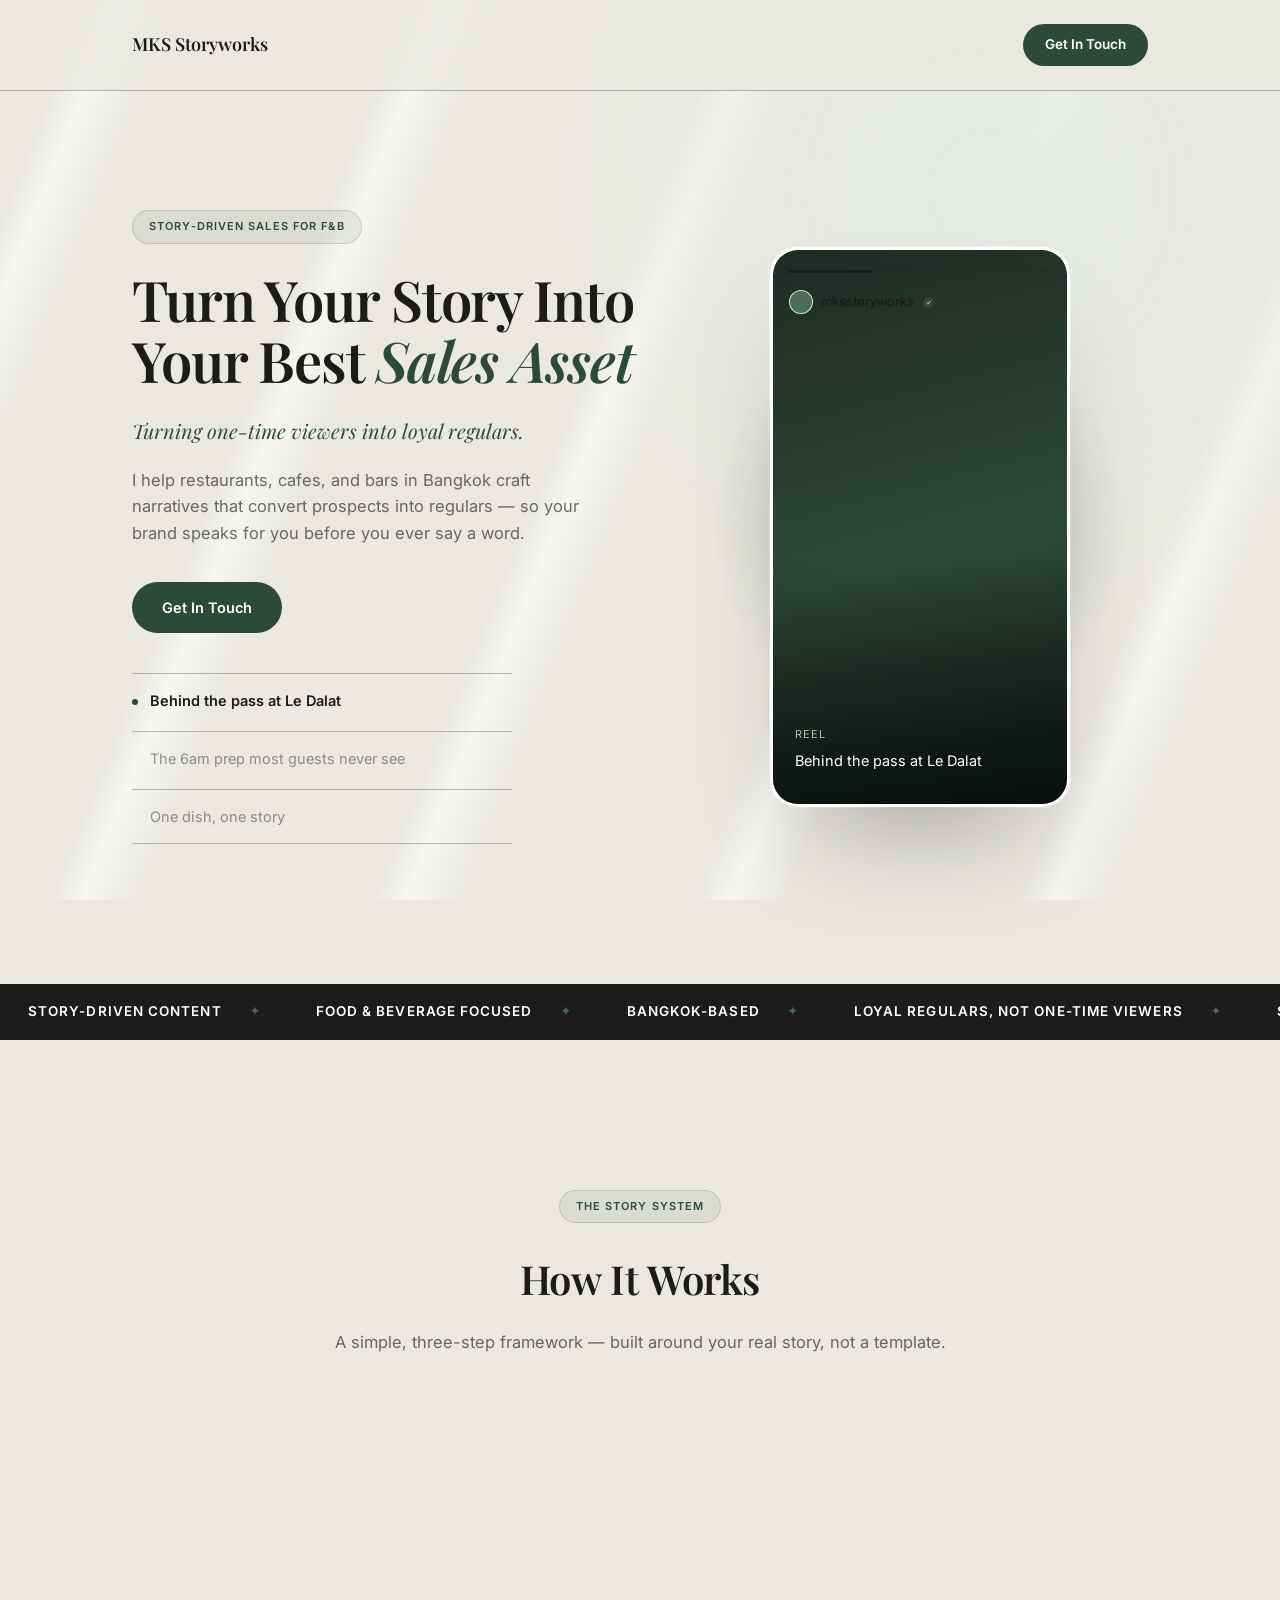
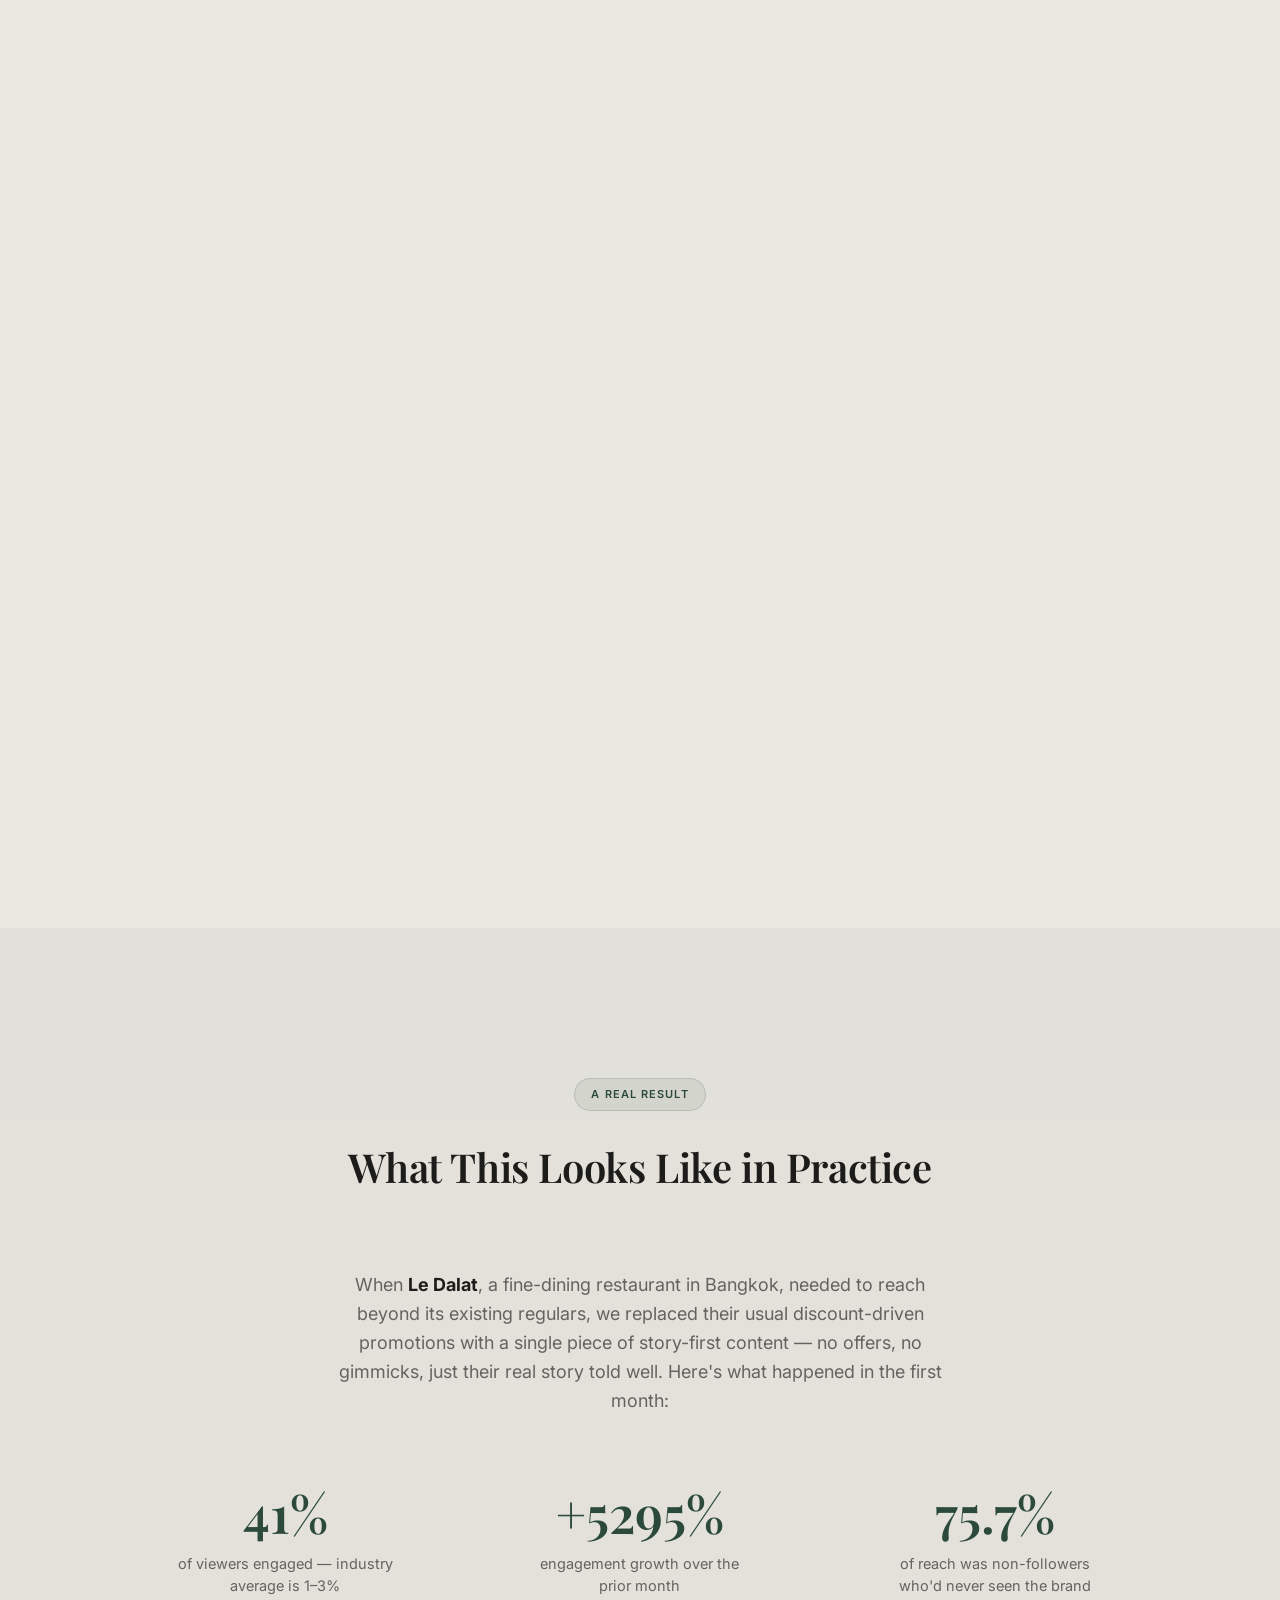
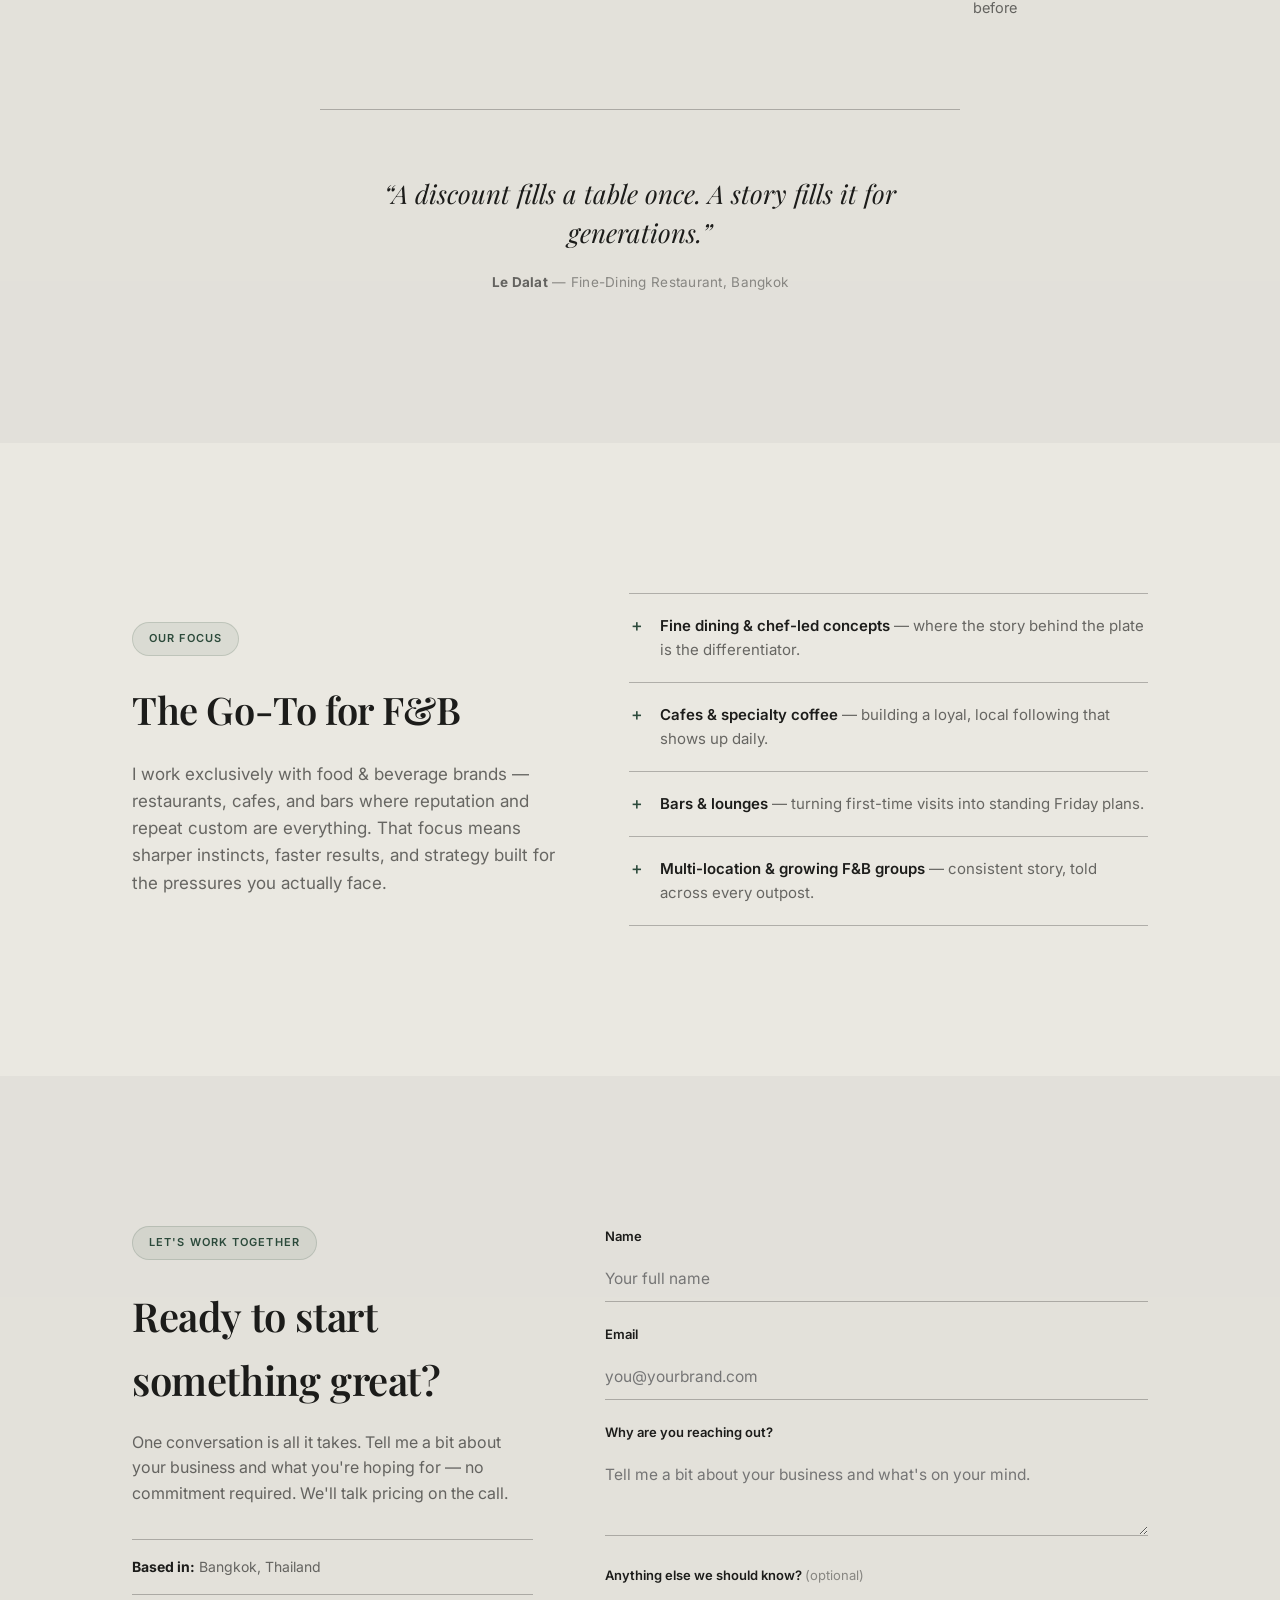
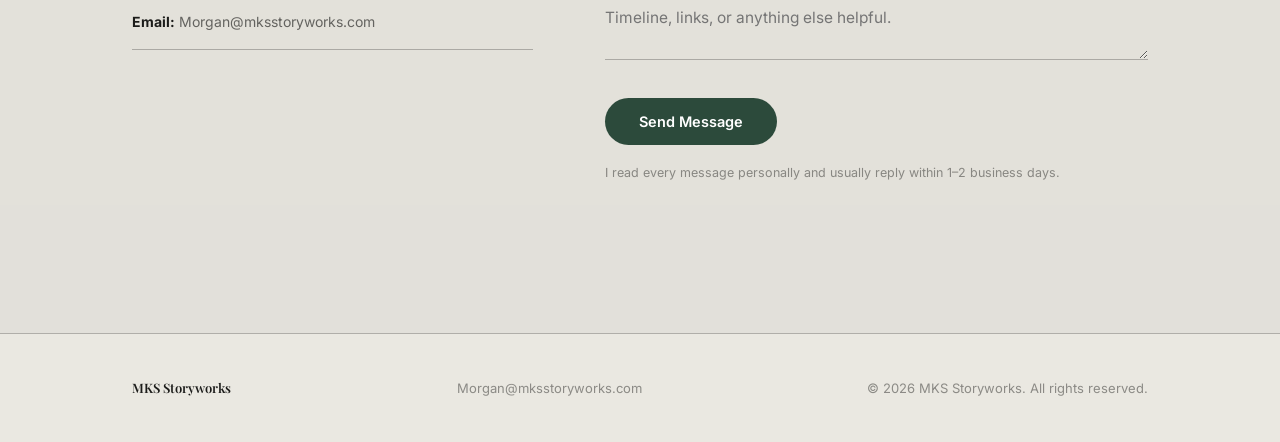
==== index.html @ 9ee5d750 "Add files via upload" ====
<!DOCTYPE html>
<html lang="en">
<head>
<meta charset="UTF-8">
<meta name="viewport" content="width=device-width, initial-scale=1.0">
<title>MKS Storyworks — The Go-To Storytelling Partner for F&B</title>
<meta name="description" content="Story-driven sales and content strategy for food & beverage brands in Bangkok. I turn one-time viewers into loyal regulars.">
<link rel="preconnect" href="https://fonts.googleapis.com">
<link rel="preconnect" href="https://fonts.gstatic.com" crossorigin>
<link href="https://fonts.googleapis.com/css2?family=Playfair+Display:ital,wght@0,400;0,600;0,700;0,900;1,400;1,600&family=Inter:wght@400;500;600;700&display=swap" rel="stylesheet">
<link rel="stylesheet" href="styles.css">
</head>
<body>

<nav class="nav">
  <div class="container">
    <div class="nav-logo">MKS Storyworks</div>
    <a href="#contact" class="btn btn-primary">Get In Touch</a>
  </div>
</nav>

<header class="hero">
  <div class="hero-glow"></div>
  <div class="container">
    <div class="hero-wrap">
      <div class="hero-copy">
        <div class="eyebrow">Story-Driven Sales for F&amp;B</div>
        <h1>Turn Your Story Into Your Best <em>Sales Asset</em></h1>
        <p class="tagline">Turning one-time viewers into loyal regulars.</p>
        <p class="sub">I help restaurants, cafes, and bars in Bangkok craft narratives that convert prospects into regulars — so your brand speaks for you before you ever say a word.</p>
        <a href="#contact" class="btn btn-primary">Get In Touch</a>
        <div class="showcase-tabs" id="showcaseTabs">
          <button class="showcase-tab active" data-slide="0"><span class="dot"></span>Behind the pass at Le Dalat</button>
          <button class="showcase-tab" data-slide="1"><span class="dot"></span>The 6am prep most guests never see</button>
          <button class="showcase-tab" data-slide="2"><span class="dot"></span>One dish, one story</button>
        </div>
      </div>
      <div class="hero-phone">
        <div class="phone-frame">
          <div class="reel-progress" id="reelProgress">
            <span class="active"></span>
            <span></span>
            <span></span>
          </div>
          <div class="reel-handle"><span class="avatar"></span>mksstoryworks<svg class="verified" viewBox="0 0 24 24" width="13" height="13" fill="currentColor"><path d="M12 2l2.4 1.3 2.7-.4 1.3 2.4 2.4 1.3-.4 2.7 1.3 2.4-1.3 2.4.4 2.7-2.4 1.3-1.3 2.4-2.7-.4L12 22l-2.4-1.3-2.7.4-1.3-2.4-2.4-1.3.4-2.7L2.3 12.3l1.3-2.4-.4-2.7 2.4-1.3L6.9 3.5l2.7.4L12 2z"/><path d="M9.5 12.5l1.8 1.8 3.7-4.1" fill="none" stroke="#fff" stroke-width="1.6" stroke-linecap="round" stroke-linejoin="round"/></svg></div>
          <div class="phone-screen" id="phoneScreen">
            <div class="phone-slide active" data-slide="0">
              <video class="slide-media" src="1.reel.mp4" autoplay muted loop playsinline></video>
              <div class="slide-caption"><span class="tag">Reel</span>Behind the pass at Le Dalat</div>
            </div>
            <div class="phone-slide" data-slide="1">
              <video class="slide-media" src="2.reel.mp4" autoplay muted loop playsinline></video>
              <div class="slide-caption"><span class="tag">Reel</span>The 6am prep most guests never see</div>
            </div>
            <div class="phone-slide" data-slide="2">
              <video class="slide-media" src="3.reel.mp4" autoplay muted loop playsinline></video>
              <div class="slide-caption"><span class="tag">Reel</span>One dish, one story</div>
            </div>
          </div>
        </div>
      </div>
    </div>
  </div>
</header>

<div class="marquee">
  <div class="marquee-track">
    <span class="marquee-item">Story-Driven Content</span>
    <span class="marquee-item">Food &amp; Beverage Focused</span>
    <span class="marquee-item">Bangkok-Based</span>
    <span class="marquee-item">Loyal Regulars, Not One-Time Viewers</span>
    <span class="marquee-item">Story-Driven Content</span>
    <span class="marquee-item">Food &amp; Beverage Focused</span>
    <span class="marquee-item">Bangkok-Based</span>
    <span class="marquee-item">Loyal Regulars, Not One-Time Viewers</span>
  </div>
</div>

<section id="how-it-works" class="stack-section">
  <div class="container">
    <div class="section-head reveal">
      <div class="eyebrow">The Story System</div>
      <h2>How It Works</h2>
      <p class="sub">A simple, three-step framework — built around your real story, not a template.</p>
    </div>
  </div>
  <div class="stack-track" id="stackTrack">
    <div class="stack-sticky">
      <div class="stack-cards">
        <div class="stack-card" data-card="0">
          <div class="stack-card-num">01</div>
          <h3>Uncover</h3>
          <p>We dig into your brand's real story — who you are, why you started, and what genuinely makes you different.</p>
        </div>
        <div class="stack-card" data-card="1">
          <div class="stack-card-num">02</div>
          <h3>Craft</h3>
          <p>We turn that story into content and messaging built to resonate — the right visuals, timing, and voice for your audience.</p>
        </div>
        <div class="stack-card" data-card="2">
          <div class="stack-card-num">03</div>
          <h3>Convert</h3>
          <p>We turn attention into action — DMs, reservations, sales — tracked and measured, not guessed at.</p>
        </div>
      </div>
    </div>
  </div>
</section>

<section class="section-tinted" id="case-study">
  <div class="container">
    <div class="section-head reveal">
      <div class="eyebrow">A Real Result</div>
      <h2>What This Looks Like in Practice</h2>
    </div>
    <div class="case-intro reveal">
      <p>When <strong>Le Dalat</strong>, a fine-dining restaurant in Bangkok, needed to reach beyond its existing regulars, we replaced their usual discount-driven promotions with a single piece of story-first content — no offers, no gimmicks, just their real story told well. Here's what happened in the first month:</p>
    </div>
    <div class="stat-row">
      <div class="stat reveal">
        <div class="number" data-count-to="41" data-suffix="%">0%</div>
        <div class="desc">of viewers engaged — industry average is 1–3%</div>
      </div>
      <div class="stat reveal reveal-delay-1">
        <div class="number" data-count-to="5296" data-prefix="+" data-suffix="%">+0%</div>
        <div class="desc">engagement growth over the prior month</div>
      </div>
      <div class="stat reveal reveal-delay-2">
        <div class="number" data-count-to="75.7" data-suffix="%" data-decimal="1">0%</div>
        <div class="desc">of reach was non-followers who'd never seen the brand before</div>
      </div>
    </div>
    <div class="case-quote reveal">
      <p>&ldquo;A discount fills a table once. A story fills it for generations.&rdquo;</p>
      <div class="attribution"><strong>Le Dalat</strong> — Fine-Dining Restaurant, Bangkok</div>
    </div>
  </div>
</section>

<section id="who-we-help">
  <div class="container">
    <div class="focus-wrap">
      <div class="reveal">
        <div class="eyebrow">Our Focus</div>
        <h2>The Go-To for F&amp;B</h2>
        <p class="lead">I work exclusively with food &amp; beverage brands — restaurants, cafes, and bars where reputation and repeat custom are everything. That focus means sharper instincts, faster results, and strategy built for the pressures you actually face.</p>
      </div>
      <ul class="focus-list">
        <li><span class="mark">＋</span><span><strong>Fine dining &amp; chef-led concepts</strong> — where the story behind the plate is the differentiator.</span></li>
        <li><span class="mark">＋</span><span><strong>Cafes &amp; specialty coffee</strong> — building a loyal, local following that shows up daily.</span></li>
        <li><span class="mark">＋</span><span><strong>Bars &amp; lounges</strong> — turning first-time visits into standing Friday plans.</span></li>
        <li><span class="mark">＋</span><span><strong>Multi-location &amp; growing F&amp;B groups</strong> — consistent story, told across every outpost.</span></li>
      </ul>
    </div>
  </div>
</section>

<section class="section-tinted contact" id="contact">
  <div class="container">
    <div class="contact-wrap">
      <div class="reveal">
        <div class="eyebrow">Let's Work Together</div>
        <h2>Ready to start something great?</h2>
        <p class="sub">One conversation is all it takes. Tell me a bit about your business and what you're hoping for — no commitment required. We'll talk pricing on the call.</p>
        <div class="contact-fact"><span><strong>Based in:</strong> Bangkok, Thailand</span></div>
        <div class="contact-fact"><span><strong>Email:</strong> Morgan@mksstoryworks.com</span></div>
      </div>

      <div>
        <form class="contact-form" id="contactForm"
          action="https://script.google.com/macros/s/AKfycbxEnY2Kw8fcDOePTxPr3HxlhZXcSiaPeqKmeOxBu9RoKbP7Tp9WWmGEz21bf1_NDwnARA/exec"
          method="POST"
          target="hidden_iframe">
          <div class="field">
            <label for="name">Name</label>
            <input type="text" id="name" name="name" required placeholder="Your full name">
          </div>
          <div class="field">
            <label for="email">Email</label>
            <input type="email" id="email" name="email" required placeholder="you@yourbrand.com">
          </div>
          <div class="field">
            <label for="reason">Why are you reaching out?</label>
            <textarea id="reason" name="reason" rows="3" required placeholder="Tell me a bit about your business and what's on your mind."></textarea>
          </div>
          <div class="field">
            <label for="notes">Anything else we should know? <span class="optional">(optional)</span></label>
            <textarea id="notes" name="notes" rows="2" placeholder="Timeline, links, or anything else helpful."></textarea>
          </div>
          <button type="submit" class="btn btn-primary">Send Message</button>
          <p class="form-note">I read every message personally and usually reply within 1–2 business days.</p>
        </form>
        <div class="form-success" id="formSuccess">
          <h3>Message sent</h3>
          <p>Thanks for reaching out — I'll get back to you within 1–2 business days.</p>
        </div>
      </div>
    </div>
  </div>
</section>

<iframe name="hidden_iframe" id="hidden_iframe" style="display:none;"></iframe>

<footer>
  <div class="container">
    <span class="foot-logo">MKS Storyworks</span>
    <span>Morgan@mksstoryworks.com</span>
    <span>&copy; 2026 MKS Storyworks. All rights reserved.</span>
  </div>
</footer>

<script src="script.js"></script>
</body>
</html>
---- styles.css ----
:root {
  --white: #FFFFFF;
  --cream: #F4F1E9;
  --off-white: #ECE8DC;
  --ink: #1C1C1A;
  --ink-soft: rgba(28, 28, 26, 0.64);
  --ink-faint: rgba(28, 28, 26, 0.46);
  --sage: #2C4A3B;
  --sage-soft: #4A6E5B;
  --sage-tint: #E3EAE3;
  --sage-pill: rgba(44, 74, 59, 0.08);
  --border: rgba(28, 28, 26, 0.16);
  --border-strong: rgba(28, 28, 26, 0.28);
  --max-width: 1080px;
}

* { box-sizing: border-box; }

html { scroll-behavior: smooth; }

body {
  margin: 0;
  font-family: 'Inter', -apple-system, BlinkMacSystemFont, sans-serif;
  color: var(--ink);
  background-color: #EAE8E1;
  line-height: 1.6;
  -webkit-font-smoothing: antialiased;
  font-weight: 400;
  position: relative;
}

/* Silver diagonal light-streak texture, applied site-wide (fixed so it stays
   consistent behind every section as you scroll) */
body::before {
  content: '';
  position: fixed;
  inset: 0;
  z-index: -1;
  background-image: repeating-linear-gradient(
    112deg,
    rgba(255, 255, 255, 0) 0px,
    rgba(255, 255, 255, 0) 80px,
    rgba(255, 255, 255, 0.6) 115px,
    rgba(255, 255, 255, 0) 165px,
    rgba(255, 255, 255, 0) 300px
  );
}

h1, h2, h3, .serif {
  font-family: 'Playfair Display', Georgia, serif;
  margin: 0;
  color: var(--ink);
  letter-spacing: -0.01em;
}

p { margin: 0; }
a { color: inherit; text-decoration: none; }

.container {
  max-width: var(--max-width);
  margin: 0 auto;
  padding: 0 32px;
}

section { padding: 150px 0; }

@media (max-width: 720px) {
  section { padding: 90px 0; }
  .container { padding: 0 24px; }
}

.section-tinted { background: rgba(28, 28, 26, 0.035); }

/* Eyebrow — pill tag, gives every section a visible anchor */
.eyebrow {
  display: inline-flex;
  align-items: center;
  font-size: 11px;
  font-weight: 600;
  letter-spacing: 0.1em;
  text-transform: uppercase;
  color: var(--sage);
  background: var(--sage-pill);
  border: 1px solid rgba(44, 74, 59, 0.16);
  border-radius: 100px;
  padding: 7px 16px;
  margin-bottom: 24px;
}

/* Buttons */
.btn {
  display: inline-flex;
  align-items: center;
  gap: 8px;
  padding: 14px 30px;
  border-radius: 100px;
  font-size: 14.5px;
  font-weight: 600;
  font-family: 'Inter', sans-serif;
  cursor: pointer;
  border: none;
  transition: transform 0.2s ease, opacity 0.2s ease, background 0.2s ease, box-shadow 0.2s ease;
}
.btn:hover { transform: translateY(-2px) scale(1.02); opacity: 0.92; box-shadow: 0 12px 24px -10px rgba(28,28,26,0.35); }

.btn-primary { background: var(--sage); color: #fff; }

.btn-text {
  padding: 0;
  border-radius: 0;
  background: none;
  color: var(--sage);
  font-weight: 600;
}
.btn-text::after { content: '→'; transition: transform 0.2s ease; }
.btn-text:hover { transform: none; opacity: 1; }
.btn-text:hover::after { transform: translateX(3px); }

/* Nav */
.nav {
  position: fixed;
  top: 0; left: 0; right: 0;
  z-index: 100;
  padding: 24px 0;
  background: rgba(234, 232, 225, 0.78);
  backdrop-filter: blur(10px);
  border-bottom: 1px solid var(--border-strong);
}
.nav .container { display: flex; align-items: center; justify-content: space-between; }
.nav-logo {
  font-family: 'Playfair Display', serif;
  font-weight: 600;
  font-size: 18px;
  color: var(--ink);
}
.nav .btn { padding: 10px 22px; font-size: 13.5px; }

/* Hero — silver streak texture now comes from body::before, shared site-wide */
.hero {
  padding-top: 210px;
  padding-bottom: 140px;
  position: relative;
  overflow: hidden;
}

.hero-glow {
  position: absolute;
  top: -260px;
  right: -160px;
  width: 900px;
  height: 900px;
  background: radial-gradient(circle, var(--sage-tint) 0%, rgba(238,242,237,0) 68%);
  pointer-events: none;
  z-index: 0;
}

.hero .container { position: relative; z-index: 1; }

.hero-wrap {
  display: grid;
  grid-template-columns: 1.05fr 0.95fr;
  gap: 56px;
  align-items: center;
}

@media (max-width: 900px) {
  .hero-wrap { grid-template-columns: 1fr; gap: 64px; text-align: center; }
  .hero-copy { order: 1; }
  .hero-phone { order: 2; }
}

.hero-copy { text-align: left; }

.hero h1 {
  font-size: 56px;
  line-height: 1.1;
  font-weight: 600;
  margin: 0 0 24px;
  letter-spacing: -0.02em;
}
.hero h1 em {
  font-style: italic;
  color: var(--sage);
}

.hero .tagline {
  font-family: 'Playfair Display', serif;
  font-style: italic;
  font-size: 20px;
  color: var(--sage);
  margin-bottom: 20px;
}

.hero .sub {
  max-width: 460px;
  margin: 0 0 36px;
  font-size: 16.5px;
  color: var(--ink-soft);
}

@media (max-width: 900px) {
  .hero-copy, .hero-copy .sub { text-align: center; margin-left: auto; margin-right: auto; }
  .hero-copy .showcase-tabs { text-align: left; max-width: 380px; margin: 36px auto 0; }
}

.hero-copy .showcase-tabs { margin-top: 40px; max-width: 380px; }

.hero-phone { display: flex; justify-content: center; }

@media (max-width: 720px) {
  .hero { padding-top: 150px; padding-bottom: 90px; }
  .hero h1 { font-size: 38px; }
  .hero-phone .phone-frame { transform: scale(0.85); }
}

/* Marquee ticker */
.marquee {
  border-top: 1px solid var(--border-strong);
  border-bottom: 1px solid var(--border-strong);
  background: var(--ink);
  overflow: hidden;
  padding: 16px 0;
}
.marquee-track {
  display: flex;
  width: max-content;
  animation: marquee-scroll 26s linear infinite;
}
.marquee-item {
  display: inline-flex;
  align-items: center;
  font-size: 13.5px;
  font-weight: 600;
  letter-spacing: 0.08em;
  text-transform: uppercase;
  color: var(--white);
  white-space: nowrap;
  padding: 0 28px;
}
.marquee-item::after {
  content: '✦';
  margin-left: 28px;
  color: var(--sage-soft);
  font-size: 11px;
}
@keyframes marquee-scroll {
  from { transform: translateX(0); }
  to { transform: translateX(-50%); }
}
@media (prefers-reduced-motion: reduce) {
  .marquee-track { animation: none; }
}

/* Section head */
.section-head { text-align: center; max-width: 620px; margin: 0 auto 72px; }
.section-head h2 { font-size: 40px; margin-bottom: 18px; font-weight: 600; }
.section-head .sub { color: var(--ink-soft); font-size: 16.5px; }

/* How It Works — scroll-scrubbed stacked/fanned cards, inspired by the Hanzo
   template's process section. Cards start scattered and settle into a neat
   overlapping fan as the section scrolls through view. */
.stack-section { padding-bottom: 0; }

.stack-track {
  position: relative;
  height: 300vh;
}

@media (max-width: 860px) {
  .stack-track { height: auto; }
}

.stack-sticky {
  position: sticky;
  top: 0;
  height: 100vh;
  display: flex;
  align-items: center;
  justify-content: center;
}

@media (max-width: 860px) {
  .stack-sticky {
    position: static;
    height: auto;
    padding: 0 0 20px;
  }
}

.stack-cards {
  position: relative;
  width: min(480px, 88vw);
  height: 360px;
}

@media (max-width: 860px) {
  .stack-cards {
    position: static;
    width: 100%;
    height: auto;
    display: flex;
    flex-direction: column;
    gap: 24px;
  }
}

.stack-card {
  position: absolute;
  inset: 0;
  background: #fff;
  border-radius: 26px;
  border: 1px solid var(--border);
  box-shadow: 0 40px 70px -34px rgba(28, 28, 26, 0.32);
  padding: 42px 38px;
  display: flex;
  flex-direction: column;
  justify-content: flex-end;
  opacity: 0;
  will-change: transform, opacity;
}

@media (max-width: 860px) {
  .stack-card {
    position: static;
    opacity: 1 !important;
    transform: none !important;
    box-shadow: 0 24px 50px -34px rgba(28, 28, 26, 0.25);
  }
}

.stack-card-num {
  font-family: 'Playfair Display', serif;
  font-weight: 700;
  font-size: 60px;
  color: var(--sage);
  opacity: 0.28;
  line-height: 1;
  margin-bottom: 18px;
}

.stack-card h3 { font-size: 26px; margin-bottom: 12px; font-weight: 600; }
.stack-card p { color: var(--ink-soft); font-size: 15.5px; margin: 0; }

/* Case study */
.case-intro {
  text-align: center;
  max-width: 620px;
  margin: 0 auto 72px;
}
.case-intro p { font-size: 18px; color: var(--ink-soft); }
.case-intro strong { color: var(--ink); }

.stat-row {
  display: grid;
  grid-template-columns: repeat(3, 1fr);
  gap: 48px;
  margin-bottom: 90px;
}

@media (max-width: 720px) {
  .stat-row { grid-template-columns: 1fr; gap: 48px; }
}

.stat { text-align: center; }
.stat .number {
  font-family: 'Playfair Display', serif;
  font-size: 52px;
  font-weight: 600;
  color: var(--sage);
  line-height: 1;
  margin-bottom: 14px;
}
.stat .desc { font-size: 14.5px; color: var(--ink-soft); max-width: 220px; margin: 0 auto; line-height: 1.5; }

.case-quote {
  max-width: 640px;
  margin: 0 auto;
  text-align: center;
  padding-top: 64px;
  border-top: 1px solid var(--border-strong);
}
.case-quote p {
  font-family: 'Playfair Display', serif;
  font-style: italic;
  font-size: 26px;
  line-height: 1.5;
  color: var(--ink);
  margin-bottom: 20px;
}
.case-quote .attribution { font-size: 13.5px; color: var(--ink-faint); letter-spacing: 0.02em; }
.case-quote .attribution strong { color: var(--ink-soft); }

/* Scroll-reveal animation */
.reveal {
  opacity: 0;
  transform: translateY(28px);
  transition: opacity 0.8s cubic-bezier(0.16, 1, 0.3, 1), transform 0.8s cubic-bezier(0.16, 1, 0.3, 1);
}
.reveal.is-visible {
  opacity: 1;
  transform: translateY(0);
}
.reveal-delay-1 { transition-delay: 0.08s; }
.reveal-delay-2 { transition-delay: 0.16s; }
.reveal-delay-3 { transition-delay: 0.24s; }
.reveal-delay-4 { transition-delay: 0.32s; }

@media (prefers-reduced-motion: reduce) {
  .reveal { opacity: 1; transform: none; transition: none; }
}

/* Work Showcase */
.showcase-wrap {
  display: grid;
  grid-template-columns: 0.9fr 1.1fr;
  gap: 72px;
  align-items: center;
}

@media (max-width: 860px) {
  .showcase-wrap { grid-template-columns: 1fr; gap: 48px; }
}

.showcase-copy .lead { font-size: 17px; color: var(--ink-soft); margin-top: 20px; }

.showcase-tabs {
  display: flex;
  flex-direction: column;
  gap: 4px;
  margin-top: 36px;
}
.showcase-tab {
  text-align: left;
  background: none;
  border: none;
  border-top: 1px solid var(--border-strong);
  padding: 18px 0;
  cursor: pointer;
  font-family: 'Inter', sans-serif;
  font-size: 14.5px;
  color: var(--ink-faint);
  transition: color 0.2s ease;
}
.showcase-tab:last-child { border-bottom: 1px solid var(--border-strong); }
.showcase-tab.active { color: var(--ink); font-weight: 600; }
.showcase-tab .dot {
  display: inline-block;
  width: 6px; height: 6px;
  border-radius: 50%;
  background: var(--sage);
  margin-right: 12px;
  opacity: 0;
  transition: opacity 0.2s ease;
  vertical-align: middle;
}
.showcase-tab.active .dot { opacity: 1; }

/* Reel card — modeled on Instagram Reels UI, not a phone bezel */
.phone-frame {
  position: relative;
  width: 300px;
  height: 560px;
  margin: 0 auto;
  border-radius: 28px;
  overflow: hidden;
  border: 3px solid rgba(255, 255, 255, 0.7);
  background: #fff;
  box-shadow: 0 60px 110px -45px rgba(28, 28, 26, 0.35), 0 0 0 1px rgba(255, 255, 255, 0.35);
  transition: transform 0.4s cubic-bezier(0.16, 1, 0.3, 1);
}
.phone-frame:hover { transform: translateY(-6px); }

/* Soft fade at the top of the card, like the reference template */
.phone-frame::before {
  content: '';
  position: absolute;
  top: 0; left: 0; right: 0;
  height: 150px;
  background: linear-gradient(to bottom, rgba(255, 255, 255, 0.85) 0%, rgba(255, 255, 255, 0) 100%);
  z-index: 2;
  pointer-events: none;
}

.phone-screen {
  position: relative;
  width: 100%;
  height: 100%;
}

/* Ambient glow behind the phone — static, no cursor tracking */
.hero-phone {
  position: relative;
}
.hero-phone::before {
  content: '';
  position: absolute;
  width: 420px;
  height: 420px;
  left: 50%;
  top: 50%;
  transform: translate(-50%, -50%);
  background: radial-gradient(circle, rgba(44, 74, 59, 0.28) 0%, rgba(44, 74, 59, 0) 70%);
  filter: blur(10px);
  z-index: -1;
  pointer-events: none;
}

.reel-progress {
  position: absolute;
  top: 20px; left: 16px; right: 16px;
  display: flex;
  gap: 5px;
  z-index: 3;
}
.reel-progress span {
  flex: 1;
  height: 2.5px;
  border-radius: 2px;
  background: rgba(28, 28, 26, 0.18);
  overflow: hidden;
}
.reel-progress span::after {
  content: '';
  display: block;
  height: 100%;
  width: 0%;
  background: var(--ink);
}
.reel-progress span.done::after { width: 100%; }
.reel-progress span.active::after { width: 100%; animation: reel-progress-fill 4s linear; }

@keyframes reel-progress-fill {
  from { width: 0%; }
  to { width: 100%; }
}

.reel-handle {
  position: absolute;
  top: 40px; left: 16px;
  display: flex;
  align-items: center;
  gap: 8px;
  z-index: 3;
  color: var(--ink);
  font-size: 12.5px;
  font-weight: 600;
}
.reel-handle .avatar {
  width: 24px; height: 24px;
  border-radius: 50%;
  background: var(--sage-soft);
  border: 1.5px solid rgba(255,255,255,0.8);
}
.reel-handle .verified {
  color: var(--sage);
  flex-shrink: 0;
}

/* Reel slides — vertical swipe-up transition, like native Reels/TikTok */
.phone-screen { overflow: hidden; touch-action: pan-y; cursor: grab; }
.phone-screen:active { cursor: grabbing; }

.phone-slide {
  position: absolute;
  inset: 0;
  display: flex;
  align-items: flex-end;
  padding: 32px 22px;
  background: linear-gradient(165deg, #1E2B24 0%, #2C4A3B 55%, #14201A 100%);
  transform: translateY(100%);
  transition: transform 0.5s cubic-bezier(0.65, 0, 0.35, 1);
  z-index: 0;
}
.phone-slide::before {
  content: '';
  position: absolute;
  inset: 0;
  background: linear-gradient(to top, rgba(0,0,0,0.55) 0%, rgba(0,0,0,0) 45%);
  z-index: 1;
}
.phone-slide.active { transform: translateY(0); z-index: 2; }
.phone-slide.prev { transform: translateY(-100%); }

/* Real reel video/image — drop a <video> or <img class="slide-media"> as the
   first child inside .phone-slide and it will fill the card behind the caption. */
.slide-media {
  position: absolute;
  inset: 0;
  width: 100%;
  height: 100%;
  object-fit: cover;
  z-index: 0;
}
.phone-slide .slide-caption {
  position: relative;
  z-index: 2;
  color: #fff;
  font-size: 14.5px;
  line-height: 1.5;
}
.phone-slide .slide-caption .tag {
  display: block;
  font-size: 11px;
  letter-spacing: 0.1em;
  text-transform: uppercase;
  color: #A9C6B4;
  margin-bottom: 8px;
}

/* Focus / who we help */
.focus-wrap {
  display: grid;
  grid-template-columns: 0.9fr 1.1fr;
  gap: 72px;
  align-items: center;
}

@media (max-width: 860px) {
  .focus-wrap { grid-template-columns: 1fr; gap: 40px; }
}

.focus-wrap h2 { font-size: 38px; margin-bottom: 20px; font-weight: 600; }
.focus-wrap .lead { font-size: 17px; color: var(--ink-soft); margin-bottom: 0; }

.focus-list { list-style: none; padding: 0; margin: 0; }
.focus-list li {
  display: flex;
  gap: 16px;
  padding: 20px 0;
  border-top: 1px solid var(--border-strong);
  font-size: 15px;
  color: var(--ink-soft);
}
.focus-list li:last-child { border-bottom: 1px solid var(--border-strong); }
.focus-list .mark { color: var(--sage); font-weight: 600; flex-shrink: 0; }
.focus-list strong { color: var(--ink); font-weight: 600; }

/* Contact */
.contact-wrap {
  display: grid;
  grid-template-columns: 0.85fr 1.15fr;
  gap: 72px;
  align-items: flex-start;
}

@media (max-width: 860px) {
  .contact-wrap { grid-template-columns: 1fr; gap: 44px; }
}

.contact h2 { font-size: 40px; margin-bottom: 18px; font-weight: 600; }
.contact .sub { color: var(--ink-soft); font-size: 16px; margin-bottom: 32px; }

.contact-fact {
  display: flex;
  gap: 12px;
  font-size: 14px;
  color: var(--ink-soft);
  padding: 16px 0;
  border-top: 1px solid var(--border-strong);
}
.contact-fact:last-child { border-bottom: 1px solid var(--border-strong); }
.contact-fact strong { color: var(--ink); }

form.contact-form { padding: 0; }

.field { margin-bottom: 22px; }
.field label {
  display: block;
  font-size: 13px;
  font-weight: 600;
  color: var(--ink);
  margin-bottom: 9px;
}
.field input, .field textarea {
  width: 100%;
  padding: 13px 0;
  border: none;
  border-bottom: 1.5px solid var(--border-strong);
  font-family: 'Inter', sans-serif;
  font-size: 15.5px;
  color: var(--ink);
  background: transparent;
  resize: vertical;
  border-radius: 0;
}
.field input:focus, .field textarea:focus {
  outline: none;
  border-bottom-color: var(--sage);
}
.field .optional { color: var(--ink-faint); font-weight: 400; }

.contact-form button { margin-top: 8px; padding: 15px 34px; }

.form-note { font-size: 12.5px; color: var(--ink-faint); margin-top: 18px; }

.form-success { display: none; padding: 60px 0; }
.form-success.visible { display: block; }
.form-success h3 { font-size: 26px; margin-bottom: 12px; font-weight: 600; }
.form-success p { color: var(--ink-soft); }

/* Footer */
footer {
  padding: 44px 0;
  font-size: 13px;
  color: var(--ink-faint);
  border-top: 1px solid var(--border-strong);
}
footer .container {
  display: flex;
  justify-content: space-between;
  align-items: center;
  flex-wrap: wrap;
  gap: 14px;
}
footer .foot-logo { color: var(--ink); font-family: 'Playfair Display', serif; font-weight: 600; }
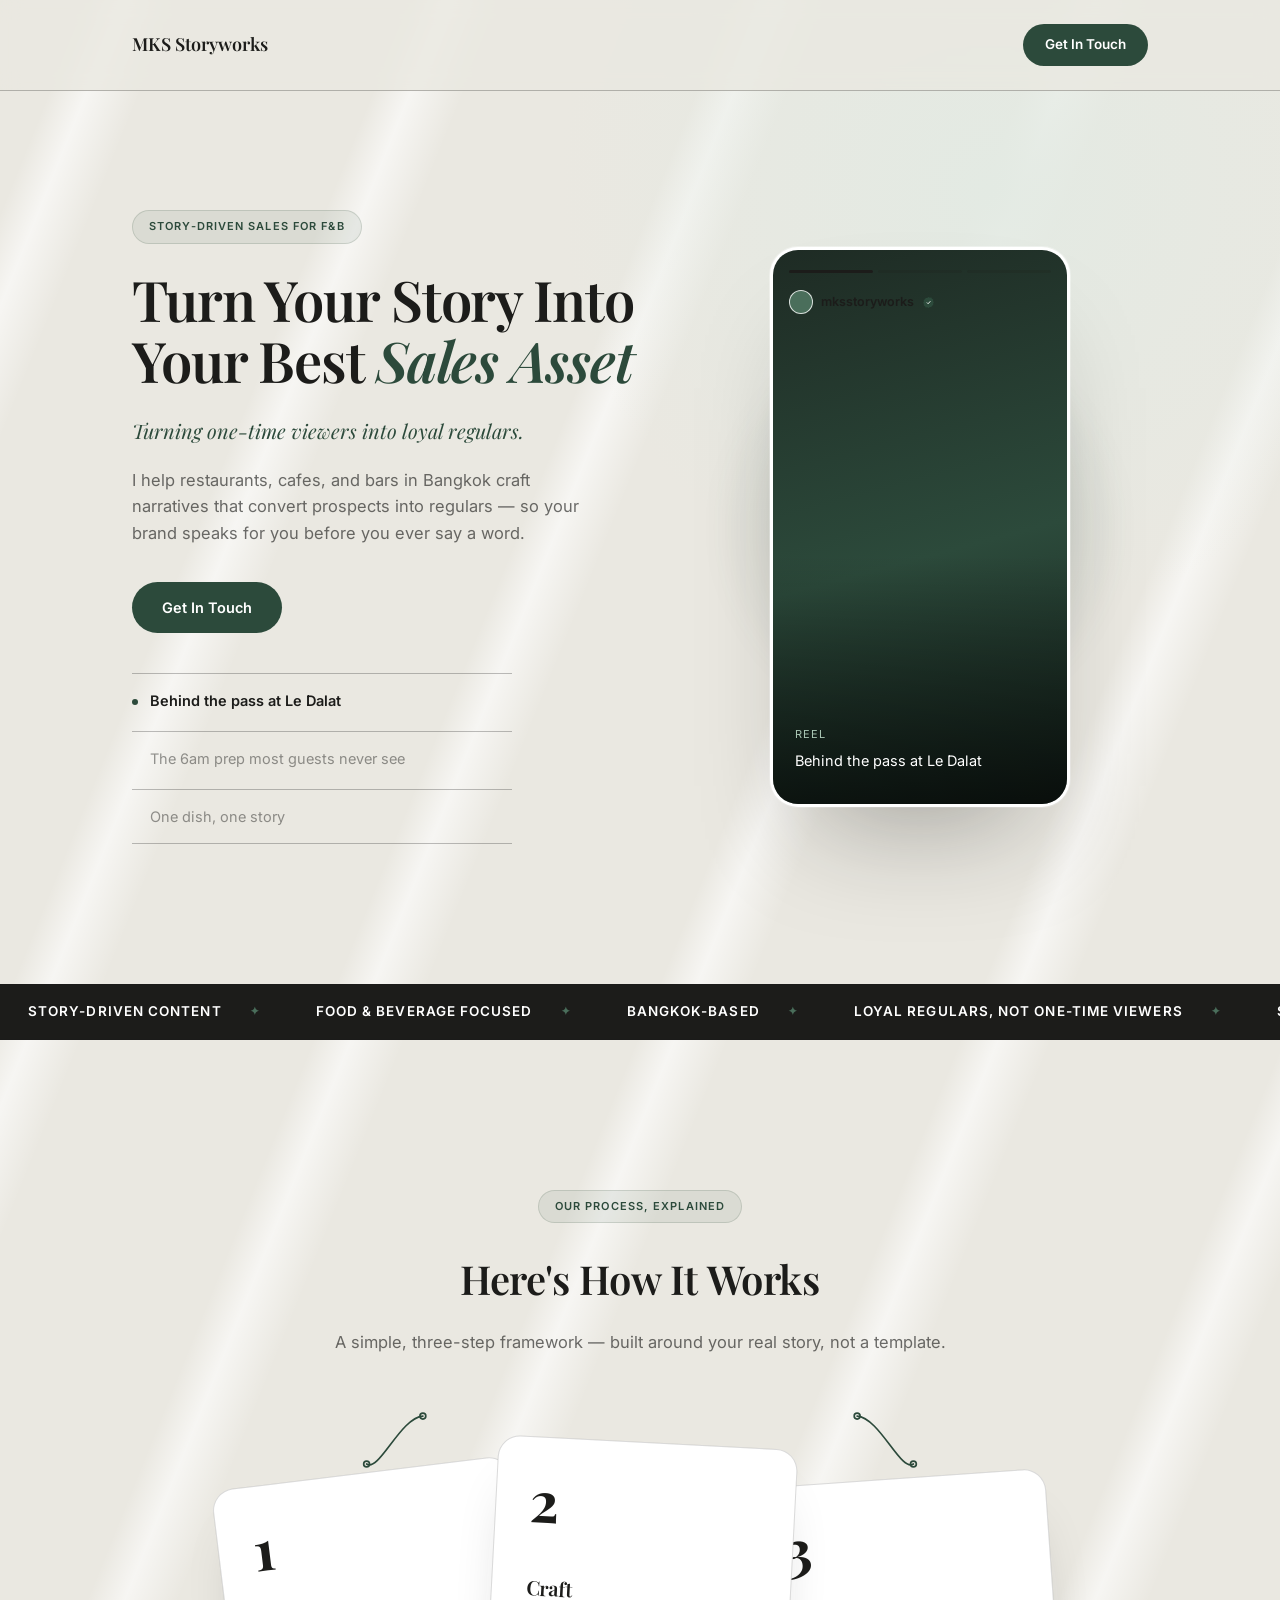
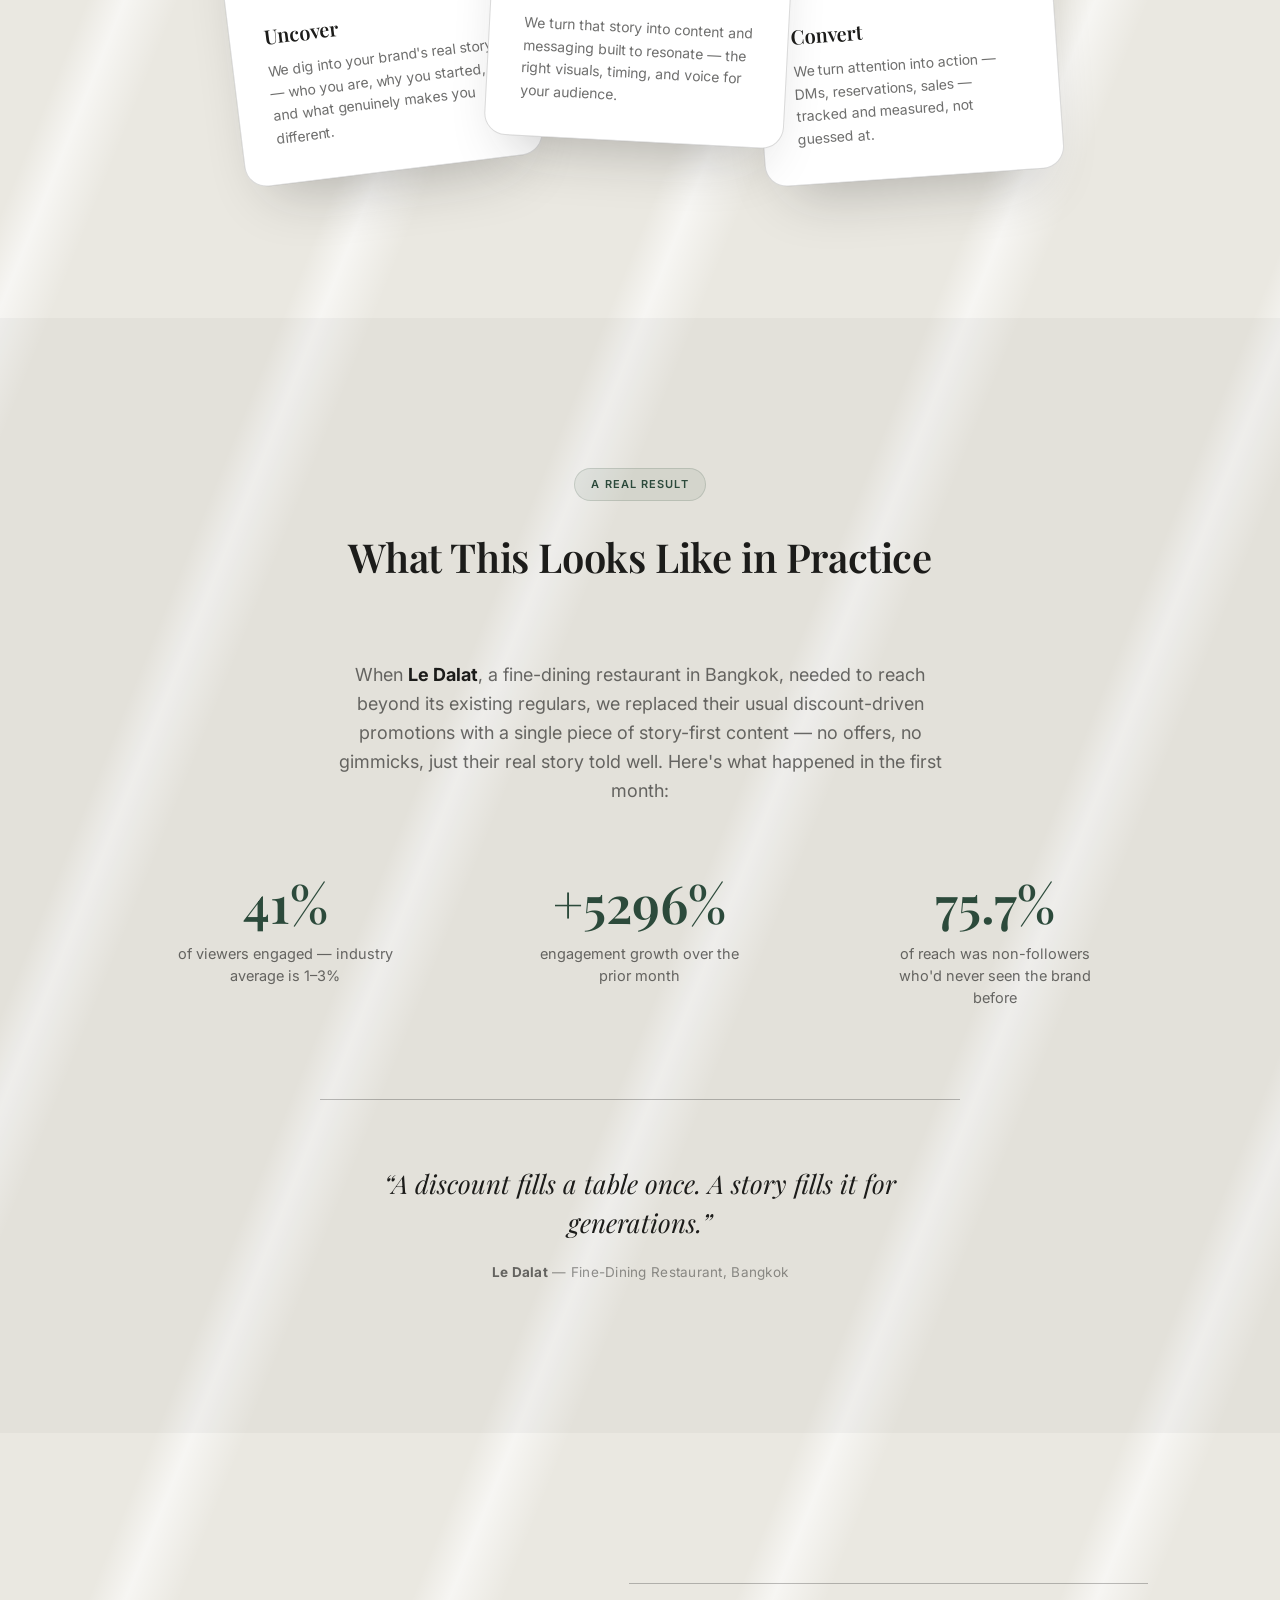
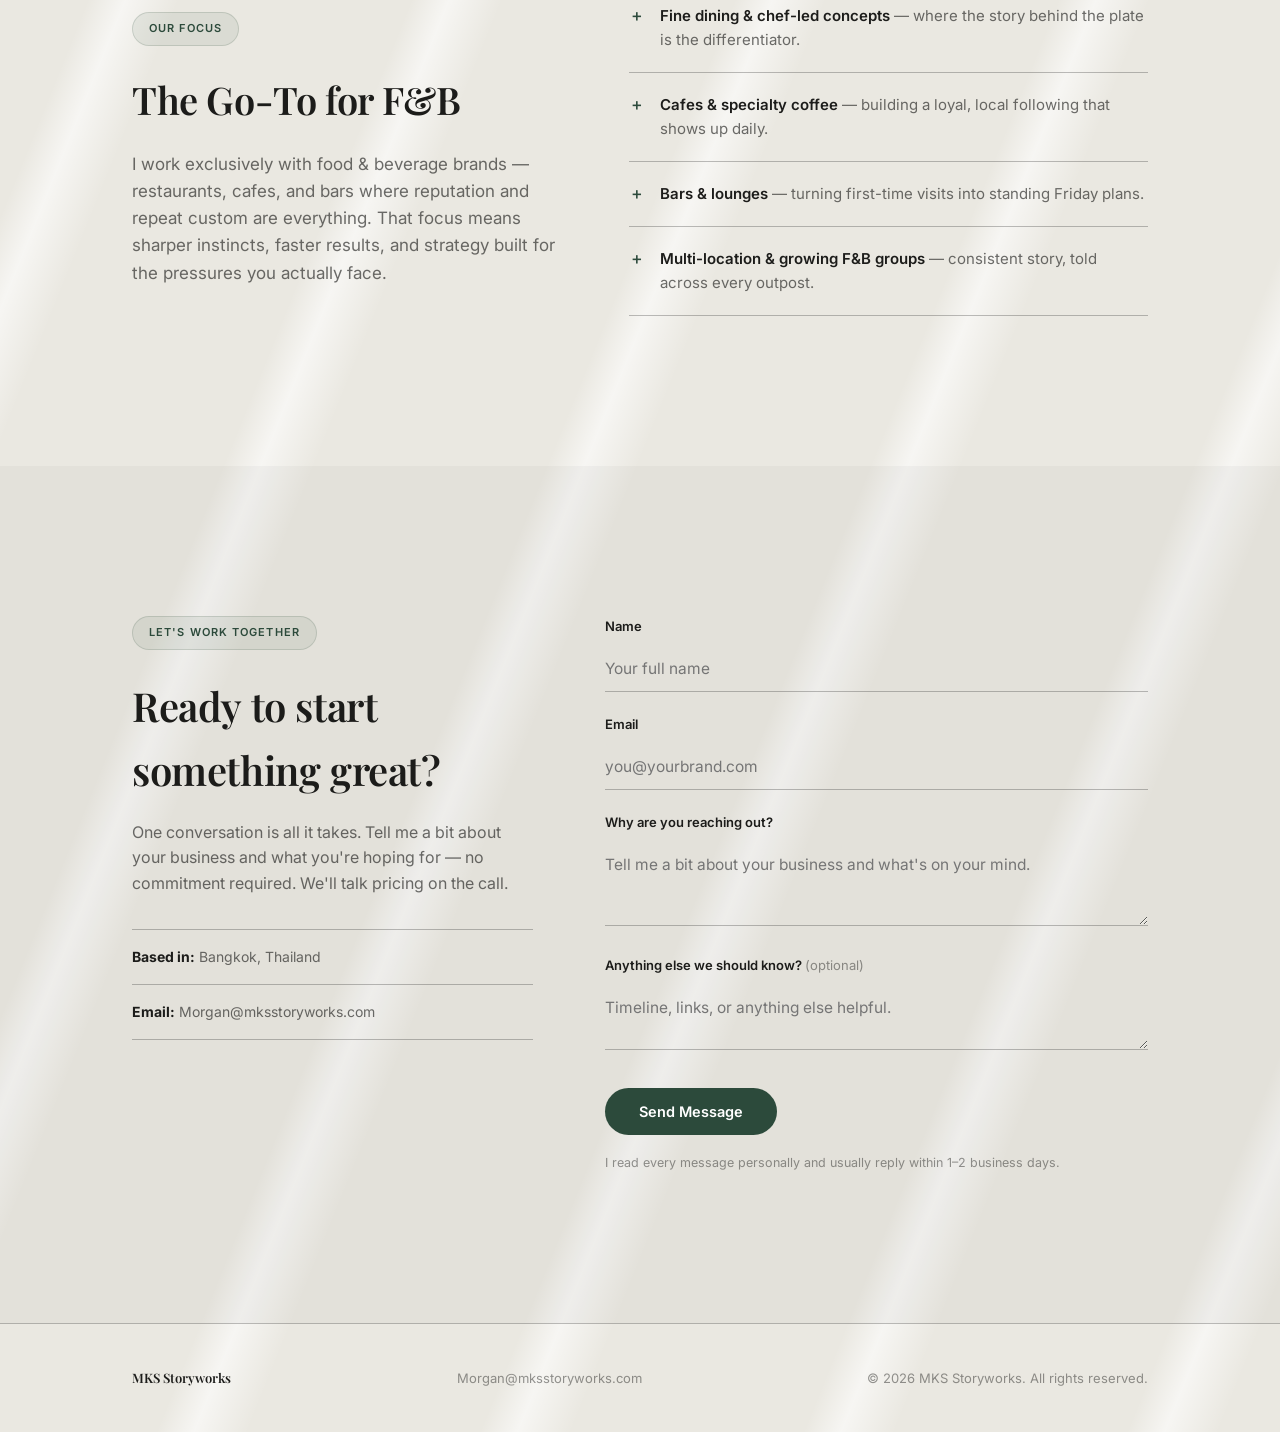
==== commit 839ba008: "Add files via upload" ====
--- a/index.html
+++ b/index.html
@@ -76,29 +76,41 @@
   </div>
 </div>
 
-<section id="how-it-works" class="stack-section">
+<section id="how-it-works">
   <div class="container">
     <div class="section-head reveal">
-      <div class="eyebrow">The Story System</div>
-      <h2>How It Works</h2>
+      <div class="eyebrow">Our Process, Explained</div>
+      <h2>Here's How It Works</h2>
       <p class="sub">A simple, three-step framework — built around your real story, not a template.</p>
     </div>
-  </div>
-  <div class="stack-track" id="stackTrack">
-    <div class="stack-sticky">
-      <div class="stack-cards">
-        <div class="stack-card" data-card="0">
-          <div class="stack-card-num">01</div>
+    <div class="fan-cards">
+      <div class="fan-card fan-card-1 fan-reveal">
+        <div class="fan-num">1</div>
+        <div class="fan-text">
           <h3>Uncover</h3>
           <p>We dig into your brand's real story — who you are, why you started, and what genuinely makes you different.</p>
         </div>
-        <div class="stack-card" data-card="1">
-          <div class="stack-card-num">02</div>
+      </div>
+      <svg class="fan-connector fan-connector-1" viewBox="0 0 100 100" fill="none" aria-hidden="true">
+        <path d="M15 75 C 30 85, 55 20, 82 18" stroke="currentColor" stroke-width="2" stroke-linecap="round"/>
+        <circle cx="15" cy="75" r="3.5" stroke="currentColor" stroke-width="2" fill="none"/>
+        <circle cx="82" cy="18" r="3.5" stroke="currentColor" stroke-width="2" fill="none"/>
+      </svg>
+      <div class="fan-card fan-card-2 fan-reveal">
+        <div class="fan-num">2</div>
+        <div class="fan-text">
           <h3>Craft</h3>
           <p>We turn that story into content and messaging built to resonate — the right visuals, timing, and voice for your audience.</p>
         </div>
-        <div class="stack-card" data-card="2">
-          <div class="stack-card-num">03</div>
+      </div>
+      <svg class="fan-connector fan-connector-2" viewBox="0 0 100 100" fill="none" aria-hidden="true">
+        <path d="M15 75 C 30 85, 55 20, 82 18" stroke="currentColor" stroke-width="2" stroke-linecap="round"/>
+        <circle cx="15" cy="75" r="3.5" stroke="currentColor" stroke-width="2" fill="none"/>
+        <circle cx="82" cy="18" r="3.5" stroke="currentColor" stroke-width="2" fill="none"/>
+      </svg>
+      <div class="fan-card fan-card-3 fan-reveal">
+        <div class="fan-num">3</div>
+        <div class="fan-text">
           <h3>Convert</h3>
           <p>We turn attention into action — DMs, reservations, sales — tracked and measured, not guessed at.</p>
         </div>
--- a/styles.css
+++ b/styles.css
@@ -18,24 +18,13 @@
 
 html { scroll-behavior: smooth; }
 
+/* Silver diagonal light-streak texture — a normal scrolling background (not
+   fixed), so it moves with the page content like the Hanzo reference. */
 body {
   margin: 0;
   font-family: 'Inter', -apple-system, BlinkMacSystemFont, sans-serif;
   color: var(--ink);
   background-color: #EAE8E1;
-  line-height: 1.6;
-  -webkit-font-smoothing: antialiased;
-  font-weight: 400;
-  position: relative;
-}
-
-/* Silver diagonal light-streak texture, applied site-wide (fixed so it stays
-   consistent behind every section as you scroll) */
-body::before {
-  content: '';
-  position: fixed;
-  inset: 0;
-  z-index: -1;
   background-image: repeating-linear-gradient(
     112deg,
     rgba(255, 255, 255, 0) 0px,
@@ -44,6 +33,9 @@
     rgba(255, 255, 255, 0) 165px,
     rgba(255, 255, 255, 0) 300px
   );
+  line-height: 1.6;
+  -webkit-font-smoothing: antialiased;
+  font-weight: 400;
 }
 
 h1, h2, h3, .serif {
@@ -256,90 +248,88 @@
 .section-head h2 { font-size: 40px; margin-bottom: 18px; font-weight: 600; }
 .section-head .sub { color: var(--ink-soft); font-size: 16.5px; }
 
-/* How It Works — scroll-scrubbed stacked/fanned cards, inspired by the Hanzo
-   template's process section. Cards start scattered and settle into a neat
-   overlapping fan as the section scrolls through view. */
-.stack-section { padding-bottom: 0; }
-
-.stack-track {
+/* How It Works — fanned, overlapping cards at gentle rotated angles, with
+   hand-drawn-style connecting arrows, inspired by the Hanzo template's
+   process section. */
+.fan-cards {
   position: relative;
-  height: 300vh;
-}
-
-@media (max-width: 860px) {
-  .stack-track { height: auto; }
-}
-
-.stack-sticky {
-  position: sticky;
-  top: 0;
-  height: 100vh;
-  display: flex;
-  align-items: center;
+  display: flex;
   justify-content: center;
-}
-
-@media (max-width: 860px) {
-  .stack-sticky {
-    position: static;
-    height: auto;
-    padding: 0 0 20px;
-  }
-}
-
-.stack-cards {
+  align-items: center;
+  padding: 30px 0 10px;
+}
+
+@media (max-width: 900px) {
+  .fan-cards { flex-direction: column; gap: 28px; padding: 10px 0; }
+}
+
+.fan-card {
   position: relative;
-  width: min(480px, 88vw);
-  height: 360px;
-}
-
-@media (max-width: 860px) {
-  .stack-cards {
-    position: static;
-    width: 100%;
-    height: auto;
-    display: flex;
-    flex-direction: column;
-    gap: 24px;
-  }
-}
-
-.stack-card {
-  position: absolute;
-  inset: 0;
   background: #fff;
-  border-radius: 26px;
+  border-radius: 22px;
   border: 1px solid var(--border);
-  box-shadow: 0 40px 70px -34px rgba(28, 28, 26, 0.32);
-  padding: 42px 38px;
+  box-shadow: 0 34px 60px -30px rgba(28, 28, 26, 0.3);
+  width: 300px;
+  min-height: 300px;
+  padding: 34px;
   display: flex;
   flex-direction: column;
-  justify-content: flex-end;
+  justify-content: space-between;
+  transition: transform 0.4s cubic-bezier(0.16, 1, 0.3, 1), box-shadow 0.4s ease;
+}
+.fan-card:hover {
+  transform: rotate(0deg) translateY(-6px) scale(1.02) !important;
+  box-shadow: 0 44px 74px -28px rgba(28, 28, 26, 0.36);
+  z-index: 5 !important;
+}
+
+.fan-card-1 { transform: rotate(-7deg) translateY(14px); margin-right: -36px; z-index: 1; }
+.fan-card-2 { transform: rotate(3deg) translateY(-16px); z-index: 3; }
+.fan-card-3 { transform: rotate(-4deg) translateY(20px); margin-left: -36px; z-index: 2; }
+
+/* Opacity-only fade-in that doesn't fight the rotated transform above
+   (kept separate from .reveal, which also animates transform). */
+.fan-reveal {
   opacity: 0;
-  will-change: transform, opacity;
-}
-
-@media (max-width: 860px) {
-  .stack-card {
-    position: static;
-    opacity: 1 !important;
-    transform: none !important;
-    box-shadow: 0 24px 50px -34px rgba(28, 28, 26, 0.25);
-  }
-}
-
-.stack-card-num {
+  transition: opacity 0.8s cubic-bezier(0.16, 1, 0.3, 1);
+}
+.fan-reveal.is-visible { opacity: 1; }
+.fan-card-2.fan-reveal { transition-delay: 0.1s; }
+.fan-card-3.fan-reveal { transition-delay: 0.2s; }
+@media (prefers-reduced-motion: reduce) {
+  .fan-reveal { opacity: 1; transition: none; }
+}
+
+@media (max-width: 900px) {
+  .fan-card-1, .fan-card-2, .fan-card-3 { transform: none; margin: 0; width: 100%; max-width: 340px; }
+}
+
+.fan-num {
   font-family: 'Playfair Display', serif;
   font-weight: 700;
-  font-size: 60px;
+  font-size: 56px;
+  line-height: 1;
+  color: var(--ink);
+}
+
+.fan-text h3 { font-size: 20px; margin-bottom: 8px; font-weight: 600; }
+.fan-text p { font-size: 14px; color: var(--ink-soft); margin: 0; }
+
+.fan-connector {
+  position: absolute;
+  top: -8%;
+  width: 84px;
+  height: 84px;
   color: var(--sage);
-  opacity: 0.28;
-  line-height: 1;
-  margin-bottom: 18px;
-}
-
-.stack-card h3 { font-size: 26px; margin-bottom: 12px; font-weight: 600; }
-.stack-card p { color: var(--ink-soft); font-size: 15.5px; margin: 0; }
+  pointer-events: none;
+  z-index: 4;
+}
+.fan-connector-1 { left: 26%; transform: translateX(-50%); }
+.fan-connector-2 { left: 74%; transform: translateX(-50%) scaleX(-1); }
+
+@media (max-width: 900px) {
+  .fan-connector { display: none; }
+}
 
 /* Case study */
 .case-intro {
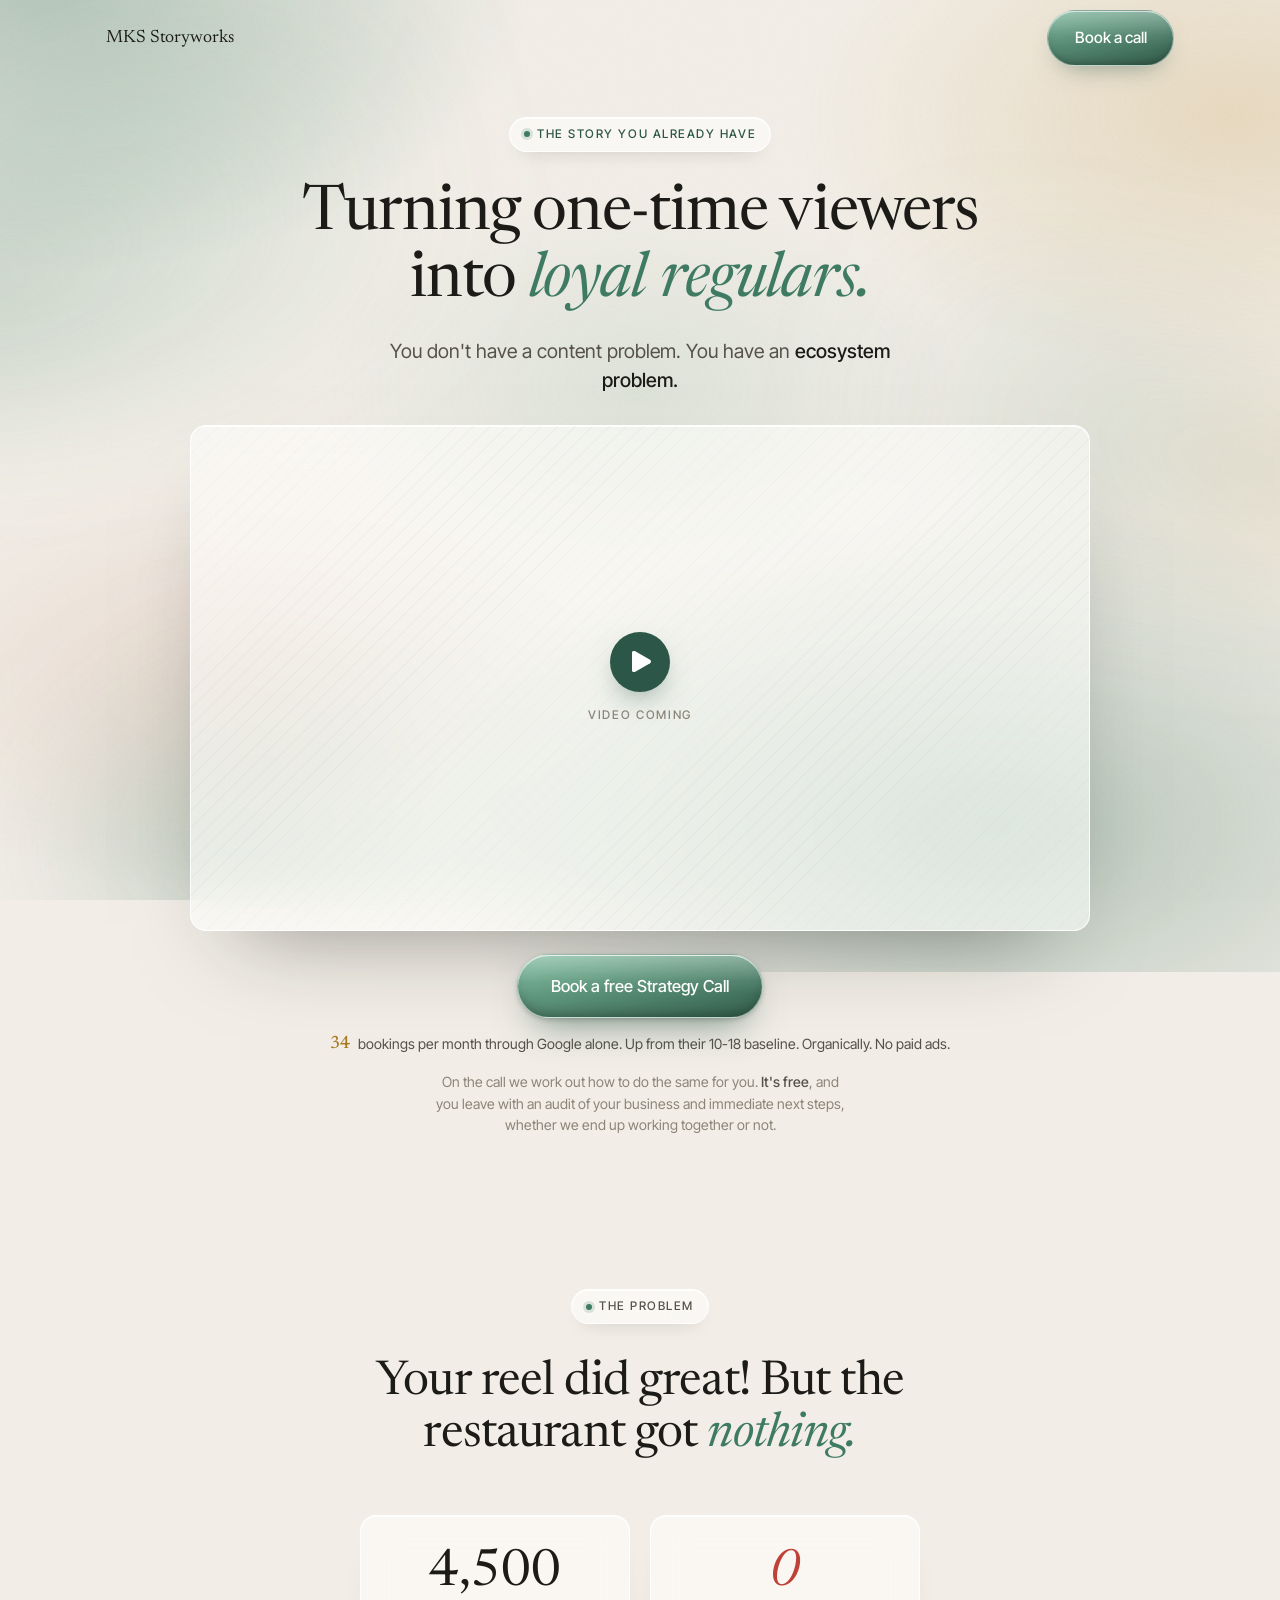
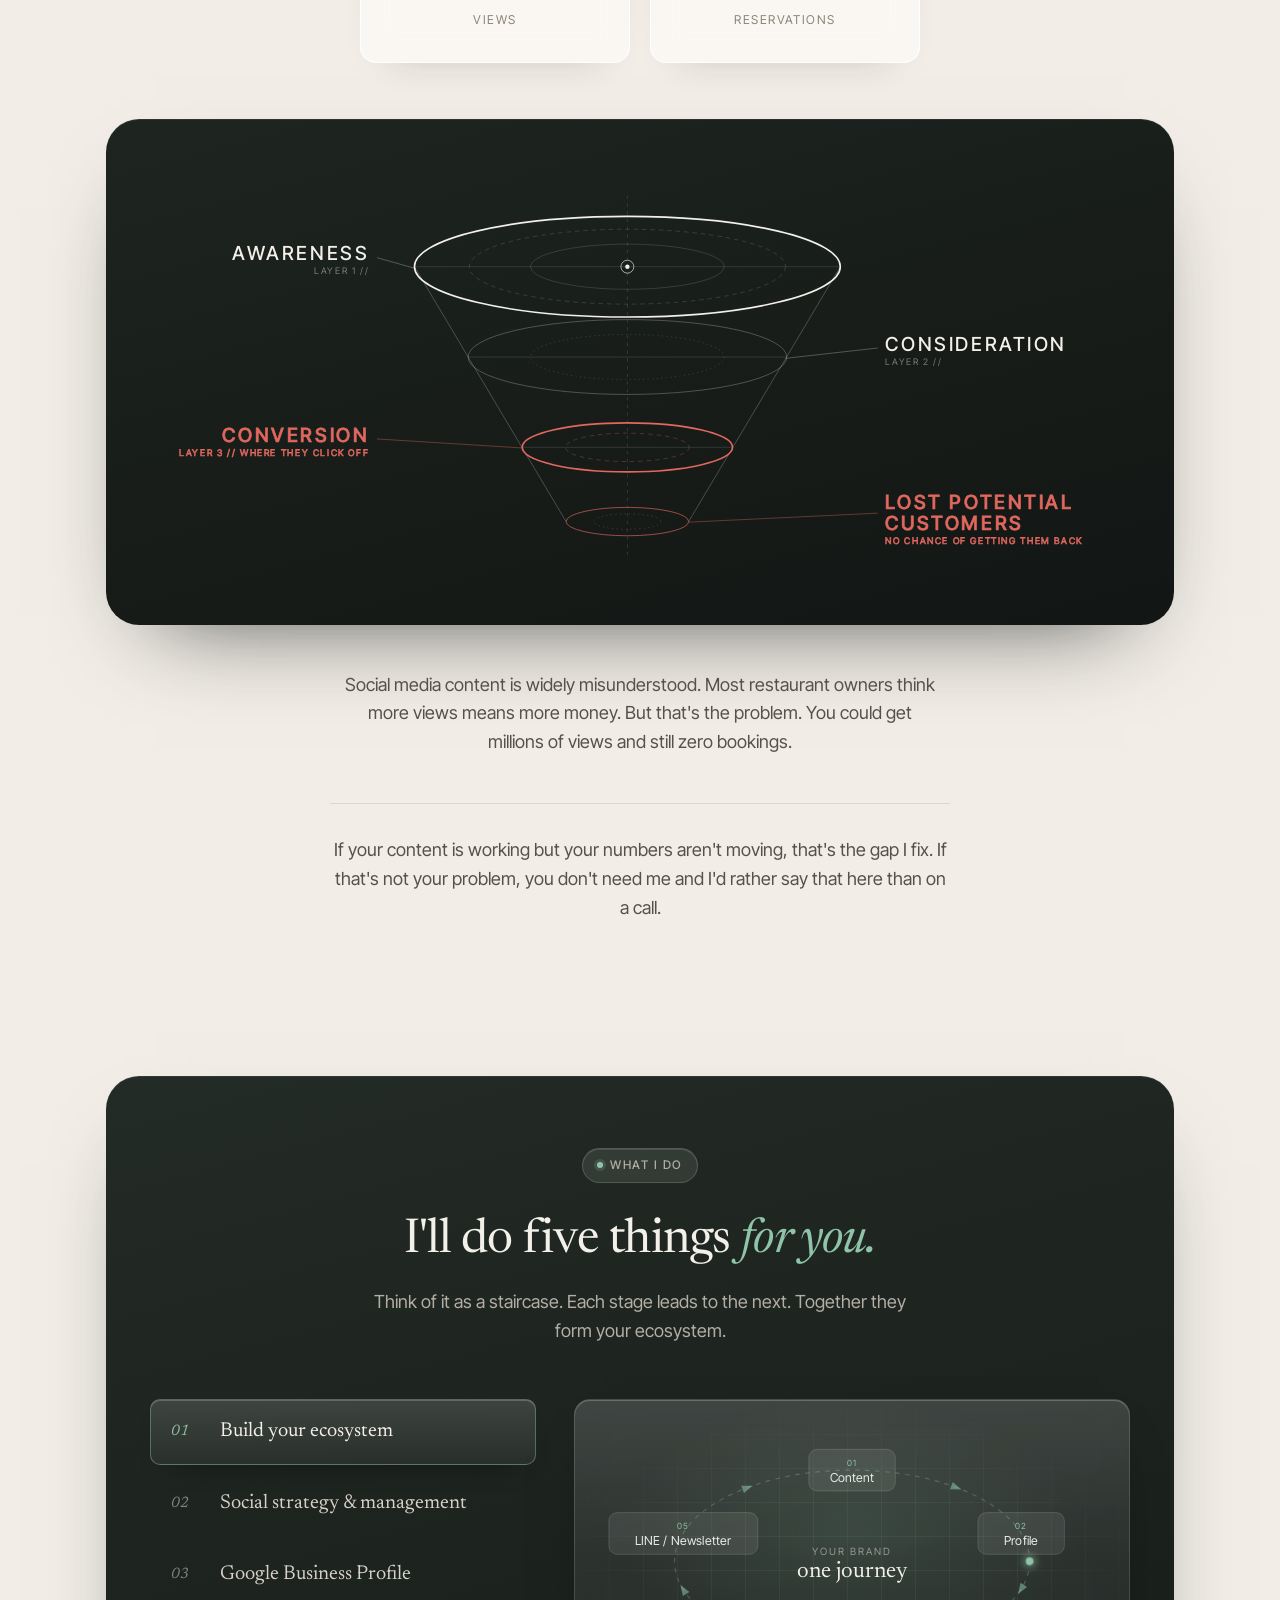
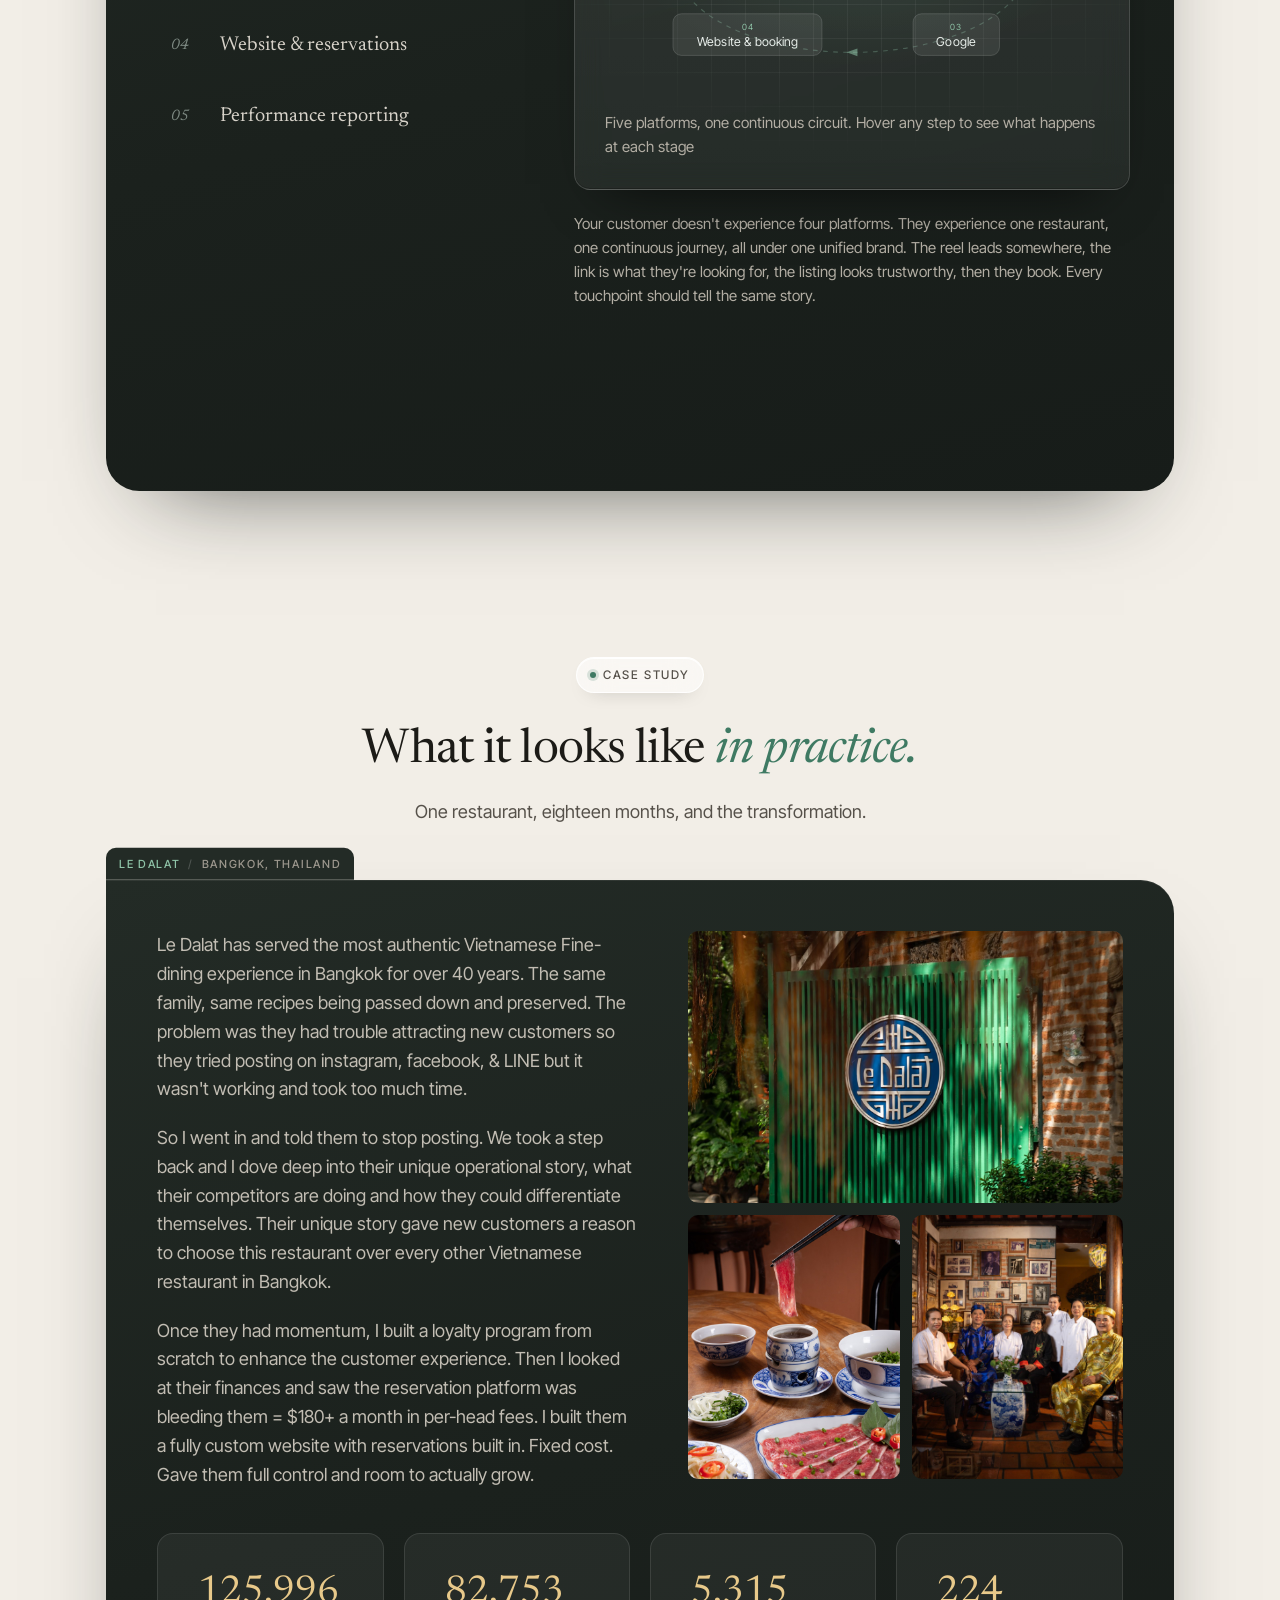
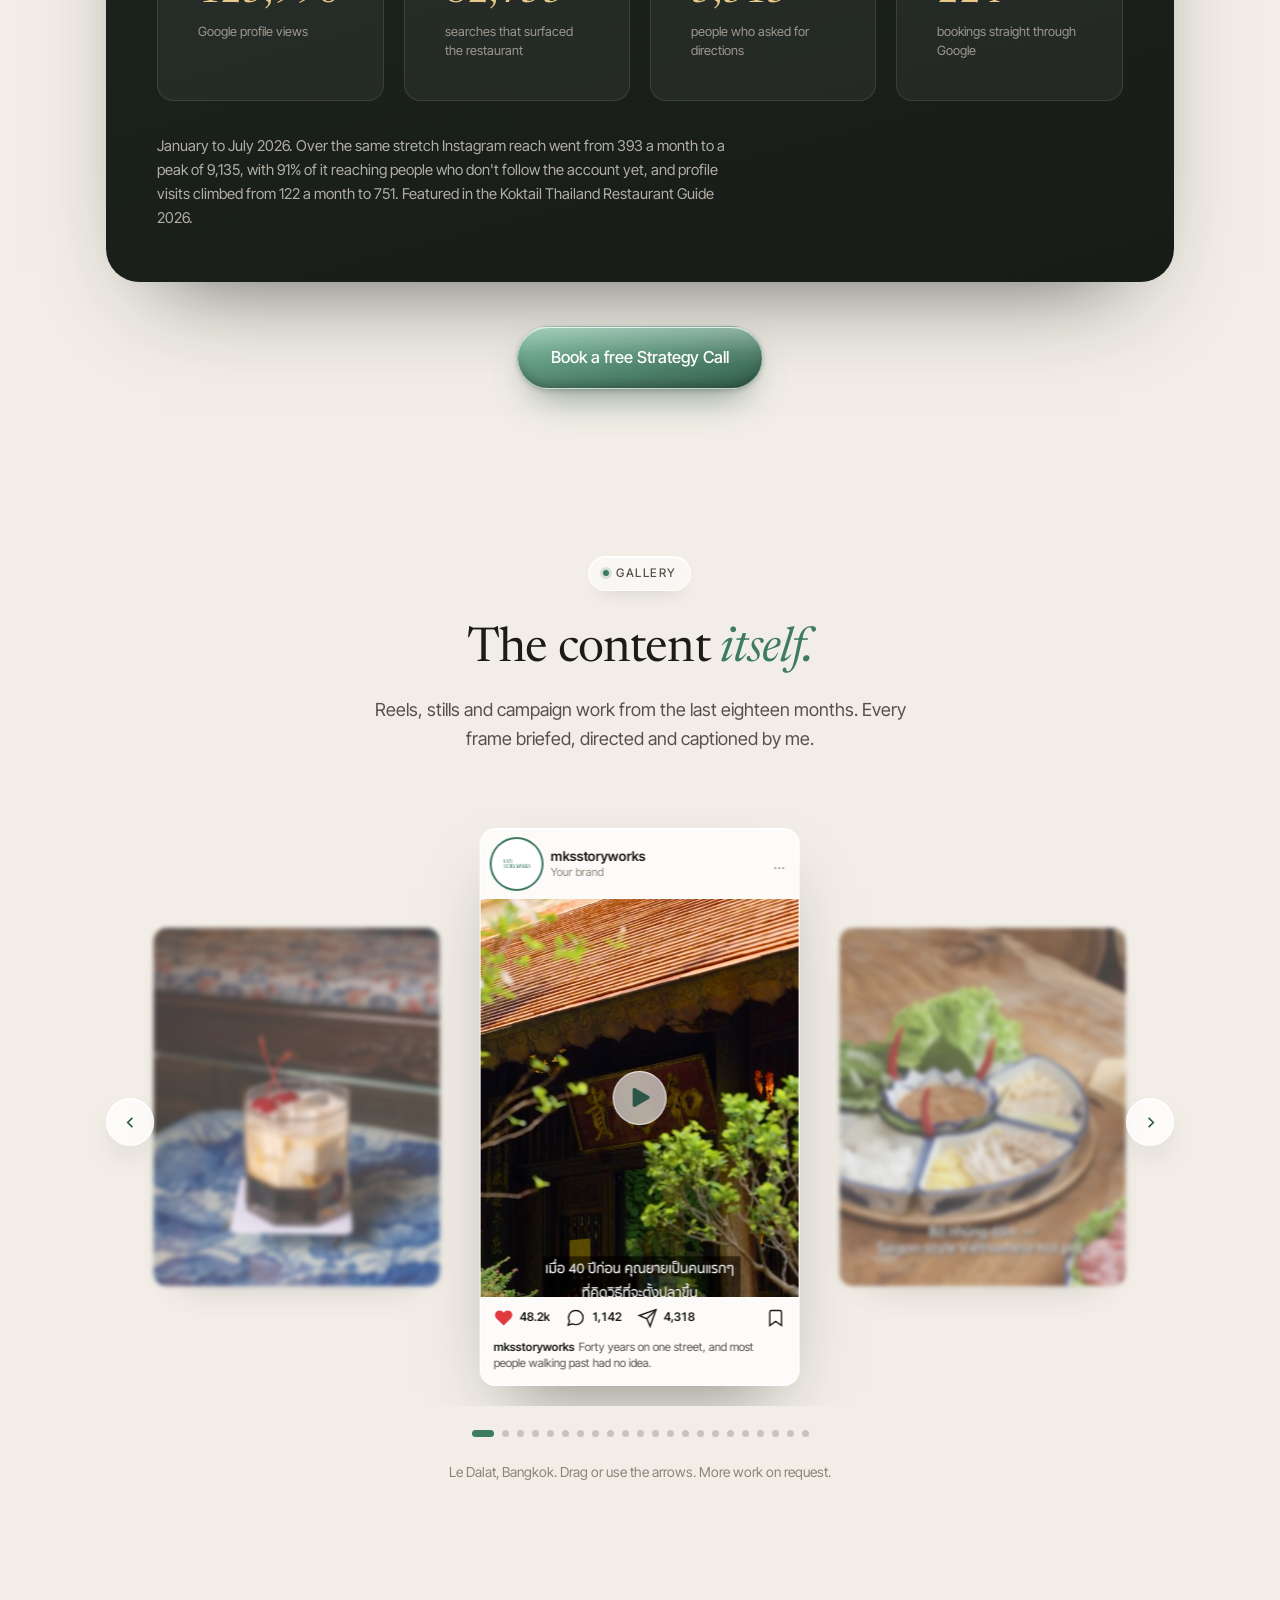
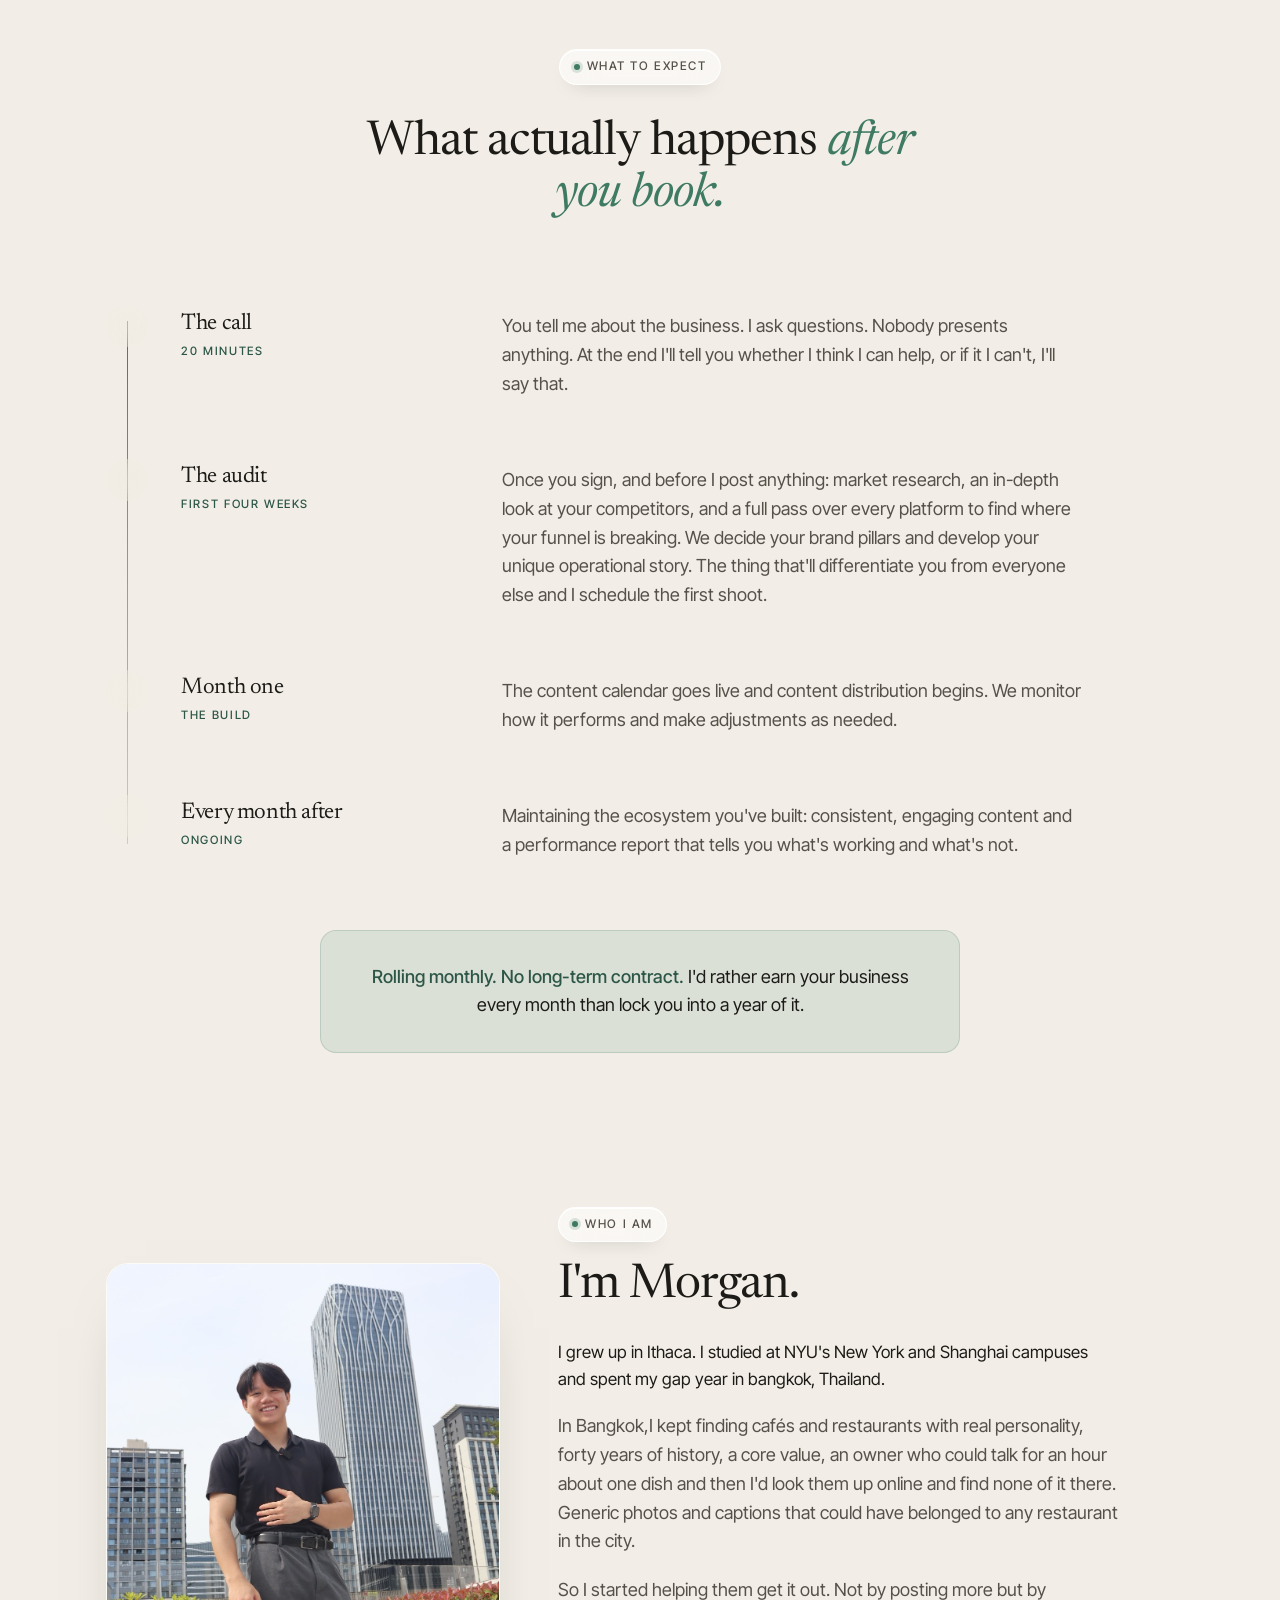
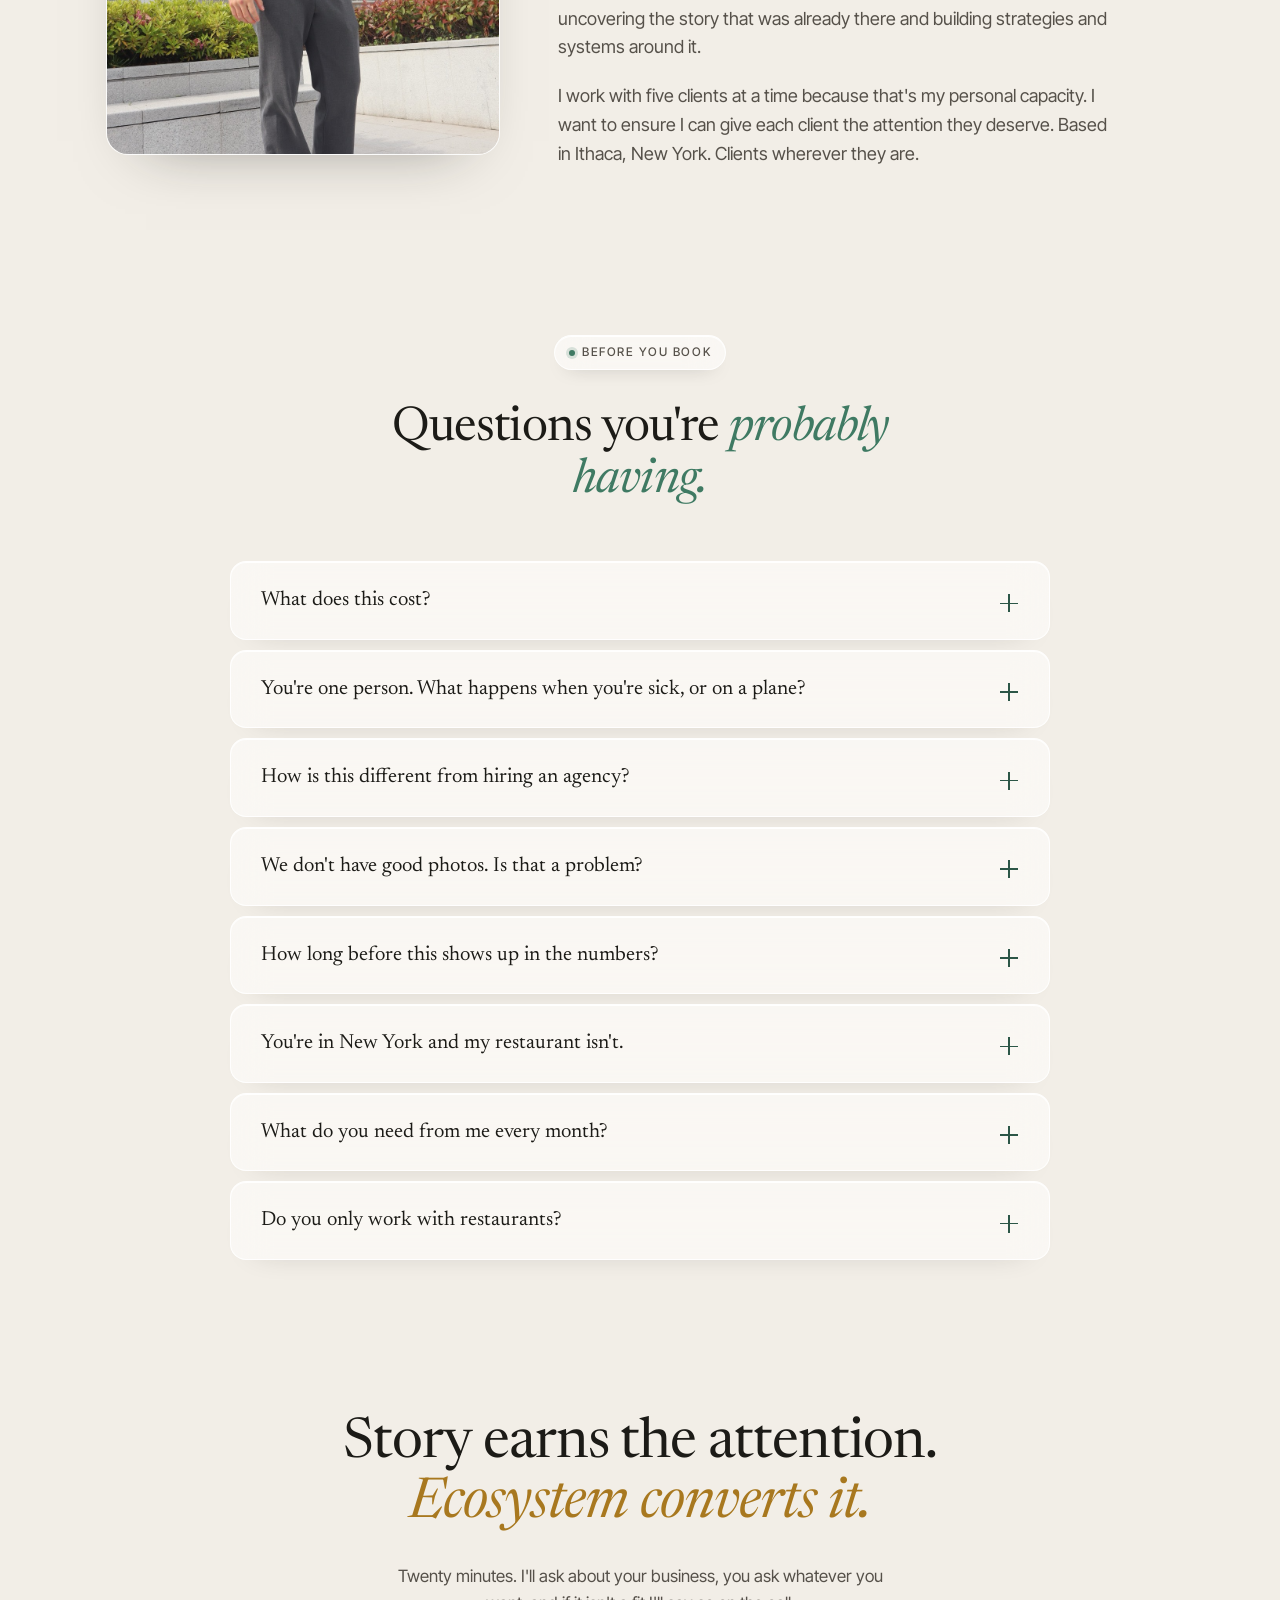
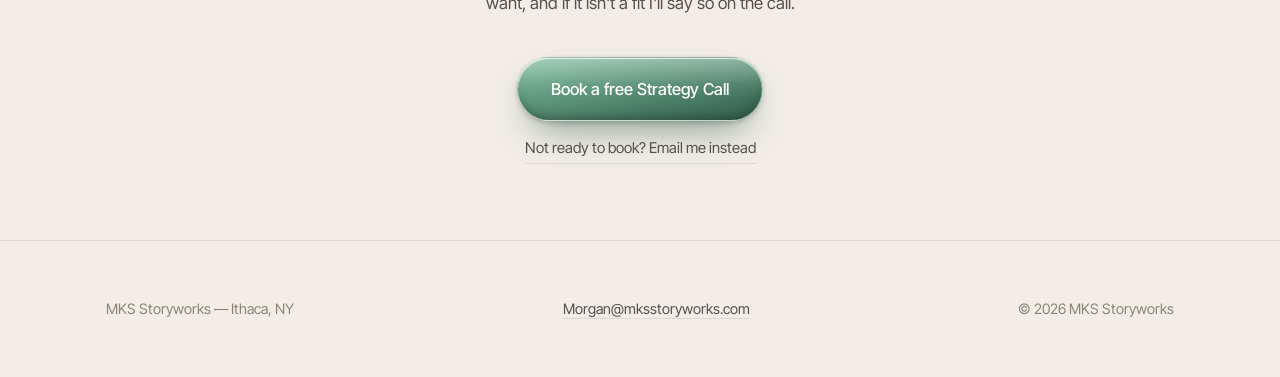
==== commit c054b7cf: "Replace site with v4 build: files at repo root, retire old site" ====
--- a/index.html
+++ b/index.html
@@ -1,226 +1,1127 @@
-<!DOCTYPE html>
+<!doctype html>
 <html lang="en">
 <head>
-<meta charset="UTF-8">
-<meta name="viewport" content="width=device-width, initial-scale=1.0">
-<title>MKS Storyworks — The Go-To Storytelling Partner for F&B</title>
-<meta name="description" content="Story-driven sales and content strategy for food & beverage brands in Bangkok. I turn one-time viewers into loyal regulars.">
-<link rel="preconnect" href="https://fonts.googleapis.com">
-<link rel="preconnect" href="https://fonts.gstatic.com" crossorigin>
-<link href="https://fonts.googleapis.com/css2?family=Playfair+Display:ital,wght@0,400;0,600;0,700;0,900;1,400;1,600&family=Inter:wght@400;500;600;700&display=swap" rel="stylesheet">
-<link rel="stylesheet" href="styles.css">
+<meta charset="utf-8" />
+<meta name="viewport" content="width=device-width, initial-scale=1" />
+<title>MKS Storyworks — Social media strategy for F&amp;B and lifestyle brands</title>
+<meta name="description" content="I help restaurants and lifestyle brands turn one-time viewers into loyal regulars — story, content, and the ecosystem that converts it. Solo consultant, five clients at a time." />
+<meta name="theme-color" content="#f2eee7" />
+
+<meta property="og:type" content="website" />
+<meta property="og:title" content="MKS Storyworks — Turning one-time viewers into loyal regulars" />
+<meta property="og:description" content="You don't have a content problem. You have an ecosystem problem." />
+<meta property="og:image" content="assets/img/ledalat-02.jpg" />
+
+<link rel="preconnect" href="https://fonts.googleapis.com" />
+<link rel="preconnect" href="https://fonts.gstatic.com" crossorigin />
+<link href="https://fonts.googleapis.com/css2?family=Newsreader:ital,opsz,wght@0,6..72,400;0,6..72,500;1,6..72,400;1,6..72,500&family=Inter+Tight:wght@400;500;600&display=swap" rel="stylesheet" />
+<script>document.documentElement.className += ' js';</script>
+<link rel="stylesheet" href="styles.css" />
 </head>
 <body>
 
-<nav class="nav">
-  <div class="container">
-    <div class="nav-logo">MKS Storyworks</div>
-    <a href="#contact" class="btn btn-primary">Get In Touch</a>
-  </div>
-</nav>
-
-<header class="hero">
-  <div class="hero-glow"></div>
-  <div class="container">
-    <div class="hero-wrap">
-      <div class="hero-copy">
-        <div class="eyebrow">Story-Driven Sales for F&amp;B</div>
-        <h1>Turn Your Story Into Your Best <em>Sales Asset</em></h1>
-        <p class="tagline">Turning one-time viewers into loyal regulars.</p>
-        <p class="sub">I help restaurants, cafes, and bars in Bangkok craft narratives that convert prospects into regulars — so your brand speaks for you before you ever say a word.</p>
-        <a href="#contact" class="btn btn-primary">Get In Touch</a>
-        <div class="showcase-tabs" id="showcaseTabs">
-          <button class="showcase-tab active" data-slide="0"><span class="dot"></span>Behind the pass at Le Dalat</button>
-          <button class="showcase-tab" data-slide="1"><span class="dot"></span>The 6am prep most guests never see</button>
-          <button class="showcase-tab" data-slide="2"><span class="dot"></span>One dish, one story</button>
-        </div>
-      </div>
-      <div class="hero-phone">
-        <div class="phone-frame">
-          <div class="reel-progress" id="reelProgress">
-            <span class="active"></span>
-            <span></span>
-            <span></span>
-          </div>
-          <div class="reel-handle"><span class="avatar"></span>mksstoryworks<svg class="verified" viewBox="0 0 24 24" width="13" height="13" fill="currentColor"><path d="M12 2l2.4 1.3 2.7-.4 1.3 2.4 2.4 1.3-.4 2.7 1.3 2.4-1.3 2.4.4 2.7-2.4 1.3-1.3 2.4-2.7-.4L12 22l-2.4-1.3-2.7.4-1.3-2.4-2.4-1.3.4-2.7L2.3 12.3l1.3-2.4-.4-2.7 2.4-1.3L6.9 3.5l2.7.4L12 2z"/><path d="M9.5 12.5l1.8 1.8 3.7-4.1" fill="none" stroke="#fff" stroke-width="1.6" stroke-linecap="round" stroke-linejoin="round"/></svg></div>
-          <div class="phone-screen" id="phoneScreen">
-            <div class="phone-slide active" data-slide="0">
-              <video class="slide-media" src="1.reel.mp4" autoplay muted loop playsinline></video>
-              <div class="slide-caption"><span class="tag">Reel</span>Behind the pass at Le Dalat</div>
-            </div>
-            <div class="phone-slide" data-slide="1">
-              <video class="slide-media" src="2.reel.mp4" autoplay muted loop playsinline></video>
-              <div class="slide-caption"><span class="tag">Reel</span>The 6am prep most guests never see</div>
-            </div>
-            <div class="phone-slide" data-slide="2">
-              <video class="slide-media" src="3.reel.mp4" autoplay muted loop playsinline></video>
-              <div class="slide-caption"><span class="tag">Reel</span>One dish, one story</div>
-            </div>
-          </div>
-        </div>
-      </div>
-    </div>
+<div class="bg" aria-hidden="true">
+  <span class="streak s1"></span>
+  <span class="streak s2"></span>
+  <span class="streak s3"></span>
+</div>
+
+<header class="nav" id="nav">
+  <div class="wrap">
+    <a class="brand" href="/" aria-label="MKS Storyworks — home">
+      <span>MKS Storyworks</span>
+    </a>
+    <a class="btn btn-primary" href="book.html">Book a call</a>
   </div>
 </header>
 
-<div class="marquee">
-  <div class="marquee-track">
-    <span class="marquee-item">Story-Driven Content</span>
-    <span class="marquee-item">Food &amp; Beverage Focused</span>
-    <span class="marquee-item">Bangkok-Based</span>
-    <span class="marquee-item">Loyal Regulars, Not One-Time Viewers</span>
-    <span class="marquee-item">Story-Driven Content</span>
-    <span class="marquee-item">Food &amp; Beverage Focused</span>
-    <span class="marquee-item">Bangkok-Based</span>
-    <span class="marquee-item">Loyal Regulars, Not One-Time Viewers</span>
+<main>
+
+<!-- ============================ HERO ============================ -->
+<section class="hero">
+  <div class="wrap">
+    <div class="hero-inner">
+
+      <p class="pill reveal"><span class="dot"></span>The story you already have</p>
+
+      <h1 class="reveal d1">Turning one-time viewers into <span class="em">loyal regulars.</span></h1>
+
+      <p class="subhead reveal d2">
+        You don't have a content problem. You have an <strong>ecosystem problem.</strong>
+      </p>
+
+      <div class="vsl tilt">
+        <!-- Swap in the VSL: delete .vsl-placeholder and uncomment this.
+             <video controls preload="none" poster="assets/img/vsl-poster.jpg" playsinline>
+               <source src="assets/video/vsl.webm" type="video/webm" />
+               <source src="assets/video/vsl.mp4"  type="video/mp4" />
+               <track kind="captions" src="assets/vsl.vtt" srclang="en" label="English" default />
+             </video> -->
+        <div class="vsl-placeholder">
+          <span class="vsl-play" aria-hidden="true">
+            <svg width="19" height="21" viewBox="0 0 20 22" fill="currentColor"><path d="M19 9.27a2 2 0 0 1 0 3.46L3 21.99a2 2 0 0 1-3-1.73V1.74A2 2 0 0 1 3 .01z"/></svg>
+          </span>
+          <span class="vsl-note">Video coming</span>
+        </div>
+      </div>
+
+    <div class="hero-cta reveal d4">
+  <a class="btn btn-shine btn-lg" href="book.html"><span>Book a free Strategy Call</span></a>
+  <!-- Source: Le_Dalat_Tracker_Jul2026.xlsx, Jan-Jul 2026 -->
+  <span class="proof-line">
+    <b class="odo" data-to="34">34</b> bookings per month through Google alone. Up from their 10-18 baseline. Organically. No paid ads. 
+  </span>
+  <p class="call-promise">
+    On the call we work out how to do the same for you. <strong>It's free</strong>, and you
+    leave with an audit of your business and immediate next steps, whether we end up
+    working together or not.
+  </p>
+
+    </div>
   </div>
-</div>
-
-<section id="how-it-works">
-  <div class="container">
-    <div class="section-head reveal">
-      <div class="eyebrow">Our Process, Explained</div>
-      <h2>Here's How It Works</h2>
-      <p class="sub">A simple, three-step framework — built around your real story, not a template.</p>
-    </div>
-    <div class="fan-cards">
-      <div class="fan-card fan-card-1 fan-reveal">
-        <div class="fan-num">1</div>
-        <div class="fan-text">
-          <h3>Uncover</h3>
-          <p>We dig into your brand's real story — who you are, why you started, and what genuinely makes you different.</p>
-        </div>
-      </div>
-      <svg class="fan-connector fan-connector-1" viewBox="0 0 100 100" fill="none" aria-hidden="true">
-        <path d="M15 75 C 30 85, 55 20, 82 18" stroke="currentColor" stroke-width="2" stroke-linecap="round"/>
-        <circle cx="15" cy="75" r="3.5" stroke="currentColor" stroke-width="2" fill="none"/>
-        <circle cx="82" cy="18" r="3.5" stroke="currentColor" stroke-width="2" fill="none"/>
-      </svg>
-      <div class="fan-card fan-card-2 fan-reveal">
-        <div class="fan-num">2</div>
-        <div class="fan-text">
-          <h3>Craft</h3>
-          <p>We turn that story into content and messaging built to resonate — the right visuals, timing, and voice for your audience.</p>
-        </div>
-      </div>
-      <svg class="fan-connector fan-connector-2" viewBox="0 0 100 100" fill="none" aria-hidden="true">
-        <path d="M15 75 C 30 85, 55 20, 82 18" stroke="currentColor" stroke-width="2" stroke-linecap="round"/>
-        <circle cx="15" cy="75" r="3.5" stroke="currentColor" stroke-width="2" fill="none"/>
-        <circle cx="82" cy="18" r="3.5" stroke="currentColor" stroke-width="2" fill="none"/>
-      </svg>
-      <div class="fan-card fan-card-3 fan-reveal">
-        <div class="fan-num">3</div>
-        <div class="fan-text">
-          <h3>Convert</h3>
-          <p>We turn attention into action — DMs, reservations, sales — tracked and measured, not guessed at.</p>
-        </div>
-      </div>
-    </div>
   </div>
 </section>
 
-<section class="section-tinted" id="case-study">
-  <div class="container">
-    <div class="section-head reveal">
-      <div class="eyebrow">A Real Result</div>
-      <h2>What This Looks Like in Practice</h2>
-    </div>
-    <div class="case-intro reveal">
-      <p>When <strong>Le Dalat</strong>, a fine-dining restaurant in Bangkok, needed to reach beyond its existing regulars, we replaced their usual discount-driven promotions with a single piece of story-first content — no offers, no gimmicks, just their real story told well. Here's what happened in the first month:</p>
-    </div>
-    <div class="stat-row">
-      <div class="stat reveal">
-        <div class="number" data-count-to="41" data-suffix="%">0%</div>
-        <div class="desc">of viewers engaged — industry average is 1–3%</div>
+<!-- ============================ PROBLEM ============================ -->
+<section class="section problem">
+  <div class="wrap">
+
+    <div class="shead reveal">
+      <p class="pill"><span class="dot"></span>The problem</p>
+      <h2>Your reel did great! But the restaurant got <span class="em">nothing.</span></h2>
+    </div>
+
+    <div class="contrast reveal d1">
+      <div class="panel"><span class="n odo" data-to="4500">4,500</span><span class="l">views</span></div>
+      <div class="panel"><span class="n zero">0</span><span class="l">reservations</span></div>
+    </div>
+
+    <div class="conewrap reveal">
+      <svg class="cone" viewBox="0 0 1560 665" role="img"
+           aria-label="A funnel: people arrive at awareness, move through consideration, and almost all fall out at conversion. Below it, the customers lost for good.">
+
+        <line class="axis" x1="760" y1="60" x2="760" y2="625" />
+
+        <line class="side" x1="430" y1="170" x2="665" y2="565" />
+        <line class="side" x1="1090" y1="170" x2="855" y2="565" />
+
+        <g class="drop" style="--x1:700px;--xm:721px;--x2:742px;--s:1.0;--dur:7.5s;--delay:0.0s">
+          <circle r="17" class="av-bg" />
+          <circle cy="-5" r="5.6" class="av-fg" />
+          <path d="M-8.5,8.5 a8.5,8.5 0 0 1 17,0 z" class="av-fg" />
+        </g>
+        <g class="drop" style="--x1:880px;--xm:840px;--x2:800px;--s:0.82;--dur:8.4s;--delay:1.1s">
+          <circle r="17" class="av-bg" />
+          <circle cy="-5" r="5.6" class="av-fg" />
+          <path d="M-8.5,8.5 a8.5,8.5 0 0 1 17,0 z" class="av-fg" />
+        </g>
+        <g class="drop through" style="--x1:620px;--xm:668px;--x2:716px;--s:0.9;--dur:9.2s;--delay:2.3s">
+          <circle r="17" class="av-bg" />
+          <circle cy="-5" r="5.6" class="av-fg" />
+          <path d="M-8.5,8.5 a8.5,8.5 0 0 1 17,0 z" class="av-fg" />
+        </g>
+        <g class="drop" style="--x1:980px;--xm:899px;--x2:818px;--s:0.72;--dur:7.9s;--delay:3.0s">
+          <circle r="17" class="av-bg" />
+          <circle cy="-5" r="5.6" class="av-fg" />
+          <path d="M-8.5,8.5 a8.5,8.5 0 0 1 17,0 z" class="av-fg" />
+        </g>
+        <g class="drop" style="--x1:560px;--xm:630px;--x2:700px;--s:0.95;--dur:8.8s;--delay:4.2s">
+          <circle r="17" class="av-bg" />
+          <circle cy="-5" r="5.6" class="av-fg" />
+          <path d="M-8.5,8.5 a8.5,8.5 0 0 1 17,0 z" class="av-fg" />
+        </g>
+        <g class="drop through" style="--x1:820px;--xm:798px;--x2:776px;--s:0.68;--dur:9.6s;--delay:5.1s">
+          <circle r="17" class="av-bg" />
+          <circle cy="-5" r="5.6" class="av-fg" />
+          <path d="M-8.5,8.5 a8.5,8.5 0 0 1 17,0 z" class="av-fg" />
+        </g>
+        <g class="drop" style="--x1:1040px;--xm:935px;--x2:830px;--s:0.86;--dur:8.2s;--delay:6.0s">
+          <circle r="17" class="av-bg" />
+          <circle cy="-5" r="5.6" class="av-fg" />
+          <path d="M-8.5,8.5 a8.5,8.5 0 0 1 17,0 z" class="av-fg" />
+        </g>
+        <g class="drop" style="--x1:660px;--xm:694px;--x2:728px;--s:0.75;--dur:9.0s;--delay:6.8s">
+          <circle r="17" class="av-bg" />
+          <circle cy="-5" r="5.6" class="av-fg" />
+          <path d="M-8.5,8.5 a8.5,8.5 0 0 1 17,0 z" class="av-fg" />
+        </g>
+        <g class="drop through" style="--x1:760px;--xm:760px;--x2:760px;--s:0.9;--dur:8.6s;--delay:7.6s">
+          <circle r="17" class="av-bg" />
+          <circle cy="-5" r="5.6" class="av-fg" />
+          <path d="M-8.5,8.5 a8.5,8.5 0 0 1 17,0 z" class="av-fg" />
+        </g>
+
+        <g class="layer">
+          <ellipse class="ring white lead" cx="760" cy="170" rx="330" ry="78" />
+          <ellipse class="ring white faint dash" cx="760" cy="170" rx="245" ry="58" />
+          <ellipse class="ring white faint thin" cx="760" cy="170" rx="150" ry="35" />
+          <line class="hair" x1="430" y1="170" x2="1090" y2="170" />
+          <circle class="ring white thin" cx="760" cy="170" r="10" />
+          <circle cx="760" cy="170" r="3.4" fill="#f3f0ea" />
+          <line class="lead-line" x1="372" y1="156" x2="432" y2="173" />
+          <text class="t-main" x="360" y="160" text-anchor="end">AWARENESS</text>
+          <text class="t-sub"  x="360" y="182" text-anchor="end">LAYER 1 //</text>
+        </g>
+
+        <g class="layer">
+          <ellipse class="ring white soft" cx="760" cy="310" rx="247" ry="58" />
+          <ellipse class="ring white faint dot" cx="760" cy="310" rx="150" ry="35" />
+          <line class="hair" x1="513" y1="310" x2="1007" y2="310" />
+          <line class="lead-line" x1="1148" y1="296" x2="1006" y2="312" />
+          <text class="t-main" x="1160" y="300">CONSIDERATION</text>
+          <text class="t-sub"  x="1160" y="322">LAYER 2 //</text>
+        </g>
+
+        <g class="layer">
+          <ellipse class="ring red lead pulse" cx="760" cy="450" rx="163" ry="38" />
+          <ellipse class="ring red soft dash" cx="760" cy="450" rx="96" ry="22" />
+          <line class="hair" x1="597" y1="450" x2="923" y2="450" />
+          <line class="lead-line red" x1="372" y1="437" x2="598" y2="451" />
+          <text class="t-main red" x="360" y="441" text-anchor="end">CONVERSION</text>
+          <text class="t-sub red"  x="360" y="463" text-anchor="end">LAYER 3 // WHERE THEY CLICK OFF</text>
+        </g>
+
+        <g class="layer">
+          <ellipse class="ring red" cx="760" cy="565" rx="95" ry="22" />
+          <ellipse class="ring red soft dot" cx="760" cy="565" rx="52" ry="12" />
+          <line class="lead-line red" x1="1148" y1="552" x2="854" y2="566" />
+          <text class="t-main red" x="1160" y="546">LOST POTENTIAL</text>
+          <text class="t-main red" x="1160" y="578">CUSTOMERS</text>
+          <text class="t-sub red"  x="1160" y="600">NO CHANCE OF GETTING THEM BACK</text>
+        </g>
+      </svg>
+
+      <div class="cone-legend">
+        <div class="cl"><i style="background:#f3f0ea"></i><div><b>Awareness</b><span>Layer 1 — they see you</span></div></div>
+        <div class="cl"><i style="background:rgba(243,240,234,.5)"></i><div><b>Consideration</b><span>Layer 2 — they look you up</span></div></div>
+        <div class="cl red"><i style="background:#e2685f"></i><div><b>Conversion</b><span>Layer 3 — where they click off</span></div></div>
+        <div class="cl red"><i style="background:#e2685f"></i><div><b>Lost potential customers</b><span>No chance of getting them back</span></div></div>
       </div>
-      <div class="stat reveal reveal-delay-1">
-        <div class="number" data-count-to="5296" data-prefix="+" data-suffix="%">+0%</div>
-        <div class="desc">engagement growth over the prior month</div>
-      </div>
-      <div class="stat reveal reveal-delay-2">
-        <div class="number" data-count-to="75.7" data-suffix="%" data-decimal="1">0%</div>
-        <div class="desc">of reach was non-followers who'd never seen the brand before</div>
-      </div>
-    </div>
-    <div class="case-quote reveal">
-      <p>&ldquo;A discount fills a table once. A story fills it for generations.&rdquo;</p>
-      <div class="attribution"><strong>Le Dalat</strong> — Fine-Dining Restaurant, Bangkok</div>
-    </div>
+    </div>
+
+    <div class="prose reveal">
+      <p>
+      Social media content is widely misunderstood. Most restaurant owners think more views means more money. But that's the problem. You could get millions of views and still zero bookings.
+      </p>
+    </div>
+
+    <p class="disqualify reveal">
+     If your content is working but your numbers aren't moving, that's the gap I fix. If that's not your problem, you don't need me and I'd rather say that here than on a call.
+    </p>
+
   </div>
 </section>
 
-<section id="who-we-help">
-  <div class="container">
-    <div class="focus-wrap">
-      <div class="reveal">
-        <div class="eyebrow">Our Focus</div>
-        <h2>The Go-To for F&amp;B</h2>
-        <p class="lead">I work exclusively with food &amp; beverage brands — restaurants, cafes, and bars where reputation and repeat custom are everything. That focus means sharper instincts, faster results, and strategy built for the pressures you actually face.</p>
+<!-- ============================ SERVICES ============================ -->
+<section class="section services">
+  <div class="wrap">
+    <div class="slab">
+
+      <div class="shead reveal">
+        <p class="pill"><span class="dot"></span>What I do</p>
+        <h2>I'll do five things <span class="em">for you.</span></h2>
+        <p>Think of it as a staircase. Each stage leads to the next. Together they form your ecosystem.</p>
       </div>
-      <ul class="focus-list">
-        <li><span class="mark">＋</span><span><strong>Fine dining &amp; chef-led concepts</strong> — where the story behind the plate is the differentiator.</span></li>
-        <li><span class="mark">＋</span><span><strong>Cafes &amp; specialty coffee</strong> — building a loyal, local following that shows up daily.</span></li>
-        <li><span class="mark">＋</span><span><strong>Bars &amp; lounges</strong> — turning first-time visits into standing Friday plans.</span></li>
-        <li><span class="mark">＋</span><span><strong>Multi-location &amp; growing F&amp;B groups</strong> — consistent story, told across every outpost.</span></li>
-      </ul>
+
+      <div class="svc-split reveal d1">
+        <div class="svc-list" role="tablist" aria-label="Services">
+          <button class="svc-item" type="button" role="tab" data-svc="0"
+                  aria-selected="true" aria-controls="pane-0">
+            <span class="idx">01</span><span class="ttl">Build your ecosystem</span>
+          </button>
+          <button class="svc-item" type="button" role="tab" data-svc="1"
+                  aria-selected="false" aria-controls="pane-1">
+            <span class="idx">02</span><span class="ttl">Social strategy &amp; management</span>
+          </button>
+          <button class="svc-item" type="button" role="tab" data-svc="2"
+                  aria-selected="false" aria-controls="pane-2">
+            <span class="idx">03</span><span class="ttl">Google Business Profile</span>
+          </button>
+          <button class="svc-item" type="button" role="tab" data-svc="3"
+                  aria-selected="false" aria-controls="pane-3">
+            <span class="idx">04</span><span class="ttl">Website &amp; reservations</span>
+          </button>
+          <button class="svc-item" type="button" role="tab" data-svc="4"
+                  aria-selected="false" aria-controls="pane-4">
+            <span class="idx">05</span><span class="ttl">Performance reporting</span>
+          </button>
+        </div>
+        <div class="svc-stage">
+
+          <div class="svc-pane on" id="pane-0" role="tabpanel">
+            <div class="viz">
+              <div class="eco" data-eco-root>
+                <svg viewBox="0 0 640 340" role="img" aria-label="Your platforms as one loop: content, profile, Google, website and booking, then LINE or newsletter, which feeds back to content.">
+                  <path class="ring-path" d="M 550,170 A 230,118 0 1,1 90,170 A 230,118 0 1,1 550,170" />
+          <path class="arrow" d="M-7,-5 L7,0 L-7,5 Z" transform="translate(455.2,74.5) rotate(20.4)" />
+          <path class="arrow" d="M-7,-5 L7,0 L-7,5 Z" transform="translate(538.7,206.5) rotate(122.3)" />
+          <path class="arrow" d="M-7,-5 L7,0 L-7,5 Z" transform="translate(320.0,288.0) rotate(180.0)" />
+          <path class="arrow" d="M-7,-5 L7,0 L-7,5 Z" transform="translate(101.3,206.5) rotate(-122.3)" />
+          <path class="arrow" d="M-7,-5 L7,0 L-7,5 Z" transform="translate(184.8,74.5) rotate(-20.4)" />
+
+                  <circle class="pulse-dot" r="5" />
+                  <circle class="pulse-dot p2" r="4" />
+                  <circle class="pulse-dot p3" r="3.4" />
+
+                  <text class="core" x="320" y="162">Your brand</text>
+                  <text class="core-b" x="320" y="190">one journey</text>
+
+          <g class="node" data-eco="0" tabindex="0" role="button" aria-label="Content">
+            <rect x="264" y="25" width="112" height="54" rx="11" />
+            <text class="num" x="320" y="46">01</text>
+            <text x="320" y="67">Content</text>
+          </g>
+          <g class="node" data-eco="1" tabindex="0" role="button" aria-label="Profile">
+            <rect x="483" y="107" width="112" height="54" rx="11" />
+            <text class="num" x="539" y="128">02</text>
+            <text x="539" y="149">Profile</text>
+          </g>
+          <g class="node" data-eco="2" tabindex="0" role="button" aria-label="Google">
+            <rect x="399" y="238" width="112" height="54" rx="11" />
+            <text class="num" x="455" y="259">03</text>
+            <text x="455" y="280">Google</text>
+          </g>
+          <g class="node" data-eco="3" tabindex="0" role="button" aria-label="Website and booking">
+            <rect x="88" y="238" width="193" height="54" rx="11" />
+            <text class="num" x="185" y="259">04</text>
+            <text x="185" y="280">Website &amp; booking</text>
+          </g>
+          <g class="node" data-eco="4" tabindex="0" role="button" aria-label="LINE or Newsletter">
+            <rect x="5" y="107" width="193" height="54" rx="11" />
+            <text class="num" x="101" y="128">05</text>
+            <text x="101" y="149">LINE / Newsletter</text>
+          </g>
+                </svg>
+                <p class="eco-cap" data-eco-cap>Five platforms, one continuous circuit. Hover any step to see
+                what happens at each stage</p>
+              </div>
+            </div>
+            <p>Your customer doesn't experience four platforms. They experience one restaurant,
+            one continuous journey, all under one unified brand. The reel leads somewhere, the
+            link is what they're looking for, the listing looks trustworthy, then they book. Every touchpoint should tell the same story.</p>
+          </div>
+
+          <div class="svc-pane" id="pane-1" role="tabpanel">
+            <div class="viz">
+              <div class="calwrap">
+                <div class="cal-head">
+                  <span class="cal-month">March</span>
+                  <span class="cal-count">8 planned</span>
+                </div>
+                <div class="cal-dow"><span>M</span><span>T</span><span>W</span><span>T</span><span>F</span><span>S</span><span>S</span></div>
+                <div class="cal"><span class="out">29</span><span class="out">30</span><span class="out">31</span><span class="">1</span><span class="">2</span><span class="p">3</span><span class="">4</span><span class="">5</span><span class="r">6</span><span class="">7</span><span class="">8</span><span class="">9</span><span class="p">10</span><span class="">11</span><span class="">12</span><span class="">13</span><span class="p">14</span><span class="">15</span><span class="">16</span><span class="r">17</span><span class="">18</span><span class="">19</span><span class="">20</span><span class="p">21</span><span class="">22</span><span class="">23</span><span class="r">24</span><span class="">25</span><span class="">26</span><span class="">27</span><span class="p">28</span><span class="">29</span><span class="">30</span><span class="">31</span><span class="out">1</span></div>
+                <div class="cal-key">
+                  <span><i style="background:rgba(143,196,168,.55)"></i>Carousel / still</span>
+                  <span><i style="background:rgba(232,201,138,.55)"></i>Reel</span>
+                </div>
+              </div>
+            </div>
+            <p>End to end: the pre-shoot plan, calendar, captions, photoshoots, editing,
+          posting. Every post is built around your brand voice and pillars, so nothing
+            goes up just to meet our "post quota" and you always know what's coming next.</p>
+          </div>
+
+          <div class="svc-pane" id="pane-2" role="tabpanel">
+            <div class="viz">
+              <div class="donutwrap" data-donut>
+                <svg class="donut-svg" viewBox="0 0 140 140" role="img" aria-label="What people did after finding the listing">
+                  <circle cx="70" cy="70" r="54" stroke="rgba(255,255,255,.07)" stroke-width="18" style="cursor:default" />
+                  <circle cx="70" cy="70" r="54" stroke="#8fc4a8" data-seg="0"
+                          stroke-dasharray="291.38 47.91" stroke-dashoffset="0" />
+                  <circle cx="70" cy="70" r="54" stroke="#e8c98a" data-seg="1"
+                          stroke-dasharray="35.63 303.66" stroke-dashoffset="-291.38" />
+                  <circle cx="70" cy="70" r="54" stroke="#c98d84" data-seg="2"
+                          stroke-dasharray="12.28 327.01" stroke-dashoffset="-327.01" />
+                </svg>
+                <div class="donut-key">
+                  <div class="dk" data-seg="0" tabindex="0"><i style="background:#8fc4a8"></i><span class="n">Showed purchase intent</span><span class="v">5,315</span></div>
+                  <div class="dk" data-seg="1" tabindex="0"><i style="background:#e8c98a"></i><span class="n">Visited website</span><span class="v">650</span></div>
+                  <div class="dk" data-seg="2" tabindex="0"><i style="background:#c98d84"></i><span class="n">Made reservation</span><span class="v">224</span></div>
+                </div>
+                <p class="donut-foot" data-donut-foot><b>6,189 actions</b> from the listing, January to July 2026.</p>
+              </div>
+            </div>
+            <p>The channel most restaurants ignore, and usually where the bookings actually come
+            from. These are Le Dalat's own numbers: what people did once Google put the restaurant
+            in front of them.</p>
+          </div>
+
+          <div class="svc-pane" id="pane-3" role="tabpanel">
+            <div class="viz">
+              <div class="histo">
+                <div class="histo-top">
+                  <span class="lbl">Your own custom website and reservation system, all under your brand</span>
+                  <span class="sub">Full customization and database access without per-head fees.</span>
+                </div>
+                <div class="histo-plot">
+                  <span class="b" style="--h:30%"></span><span class="b" style="--h:38%"></span><span class="b" style="--h:44%"></span><span class="b" style="--h:55%"></span><span class="b" style="--h:62%"></span><span class="b" style="--h:74%"></span><span class="b" style="--h:86%"></span><span class="b" style="--h:100%"></span>
+                  <div class="histo-rise" aria-hidden="true">
+                    <svg viewBox="0 0 100 100" preserveAspectRatio="none">
+                      <path d="M0,72 L14,66 L28,60 L43,50 L57,42 L71,30 L86,18 L100,6" vector-effect="non-scaling-stroke" />
+                    </svg>
+                  </div>
+                  <div class="histo-flat" aria-hidden="true"></div>
+                </div>
+                <div class="histo-foot">
+                  <span><i style="background:#8fc4a8"></i>Covers served</span>
+                  <span><i class="line" style="background:#c98d84"></i>What other platforms charge you</span>
+                  <span><i class="line" style="background:#e8c98a"></i>What you pay me</span>
+                </div>
+              </div>
+            </div>
+            <p>A per-head fee punishes you for growing. The better more bookings you get, the more you have to pay. To me, that doesn't make sense so I'll build your site with reservations built in with no per-head fees. You own the data, you own the guests, and you can change or cancel at any time.
+          </p>
+          </div>
+
+          <div class="svc-pane" id="pane-4" role="tabpanel">
+            <div class="viz">
+              <div class="metric">
+                <div class="metric-top">
+                  <span class="metric-label">Google profile views</span>
+                  <span class="metric-delta">+2,224% reach</span>
+                </div>
+                <span class="metric-value">125,996</span>
+                <span class="metric-sub">Jan–Jul 2026. Instagram reach up from 393 a month to a peak
+                of 9,135 — 91% of it people who don't follow the account.</span>
+                <svg class="spark" viewBox="0 0 300 56" preserveAspectRatio="none" aria-hidden="true">
+                  <defs>
+                    <linearGradient id="sparkgrad" x1="0" y1="0" x2="0" y2="1">
+                      <stop offset="0%" stop-color="#8fc4a8" stop-opacity=".28" />
+                      <stop offset="100%" stop-color="#8fc4a8" stop-opacity="0" />
+                    </linearGradient>
+                  </defs>
+                  <path class="fill" d="M0,52 L0,50 L50,49 L100,30 L150,44 L200,36 L250,6 L300,26 L300,56 L0,56 Z" />
+                  <path class="ln"   d="M0,50 L50,49 L100,30 L150,44 L200,36 L250,6 L300,26" />
+                  <circle cx="250" cy="6" r="3.5" />
+                </svg>
+              </div>
+            </div>
+            <p>At the end of every month I take the numbers, organise them, and tell you in plain
+            language what they mean. Then next month's plan gets built around that data.</p>
+          </div>
+
+        </div>
+      </div>
+
     </div>
   </div>
 </section>
 
-<section class="section-tinted contact" id="contact">
-  <div class="container">
-    <div class="contact-wrap">
-      <div class="reveal">
-        <div class="eyebrow">Let's Work Together</div>
-        <h2>Ready to start something great?</h2>
-        <p class="sub">One conversation is all it takes. Tell me a bit about your business and what you're hoping for — no commitment required. We'll talk pricing on the call.</p>
-        <div class="contact-fact"><span><strong>Based in:</strong> Bangkok, Thailand</span></div>
-        <div class="contact-fact"><span><strong>Email:</strong> Morgan@mksstoryworks.com</span></div>
+<!-- ============================ LE DALAT ============================ -->
+<section class="section case">
+  <div class="wrap">
+
+    <div class="shead reveal">
+      <p class="pill"><span class="dot"></span>Case Study</p>
+      <h2>What it looks like <span class="em">in practice.</span></h2>
+      <p>One restaurant, eighteen months, and the transformation.</p>
+    </div>
+
+    <div class="case-panel reveal d1">
+      <span class="case-tab">
+        <b>Le Dalat</b><span class="sep">/</span>Bangkok, Thailand
+      </span>
+      <div class="case-grid">
+        <div>
+          <p>
+         Le Dalat has served the most authentic Vietnamese Fine-dining experience in Bangkok for over 40 years. 
+         The same family, same recipes being passed down and preserved. 
+         The problem was they had trouble attracting new customers so they tried posting on instagram, facebook, & LINE but it wasn't working and took too much time.
+          </p>
+          <p>
+           So I went in and told them to stop posting. 
+           We took a step back and I dove deep into their unique operational story, what their competitors are doing and how they could differentiate themselves. 
+           Their unique story gave new customers a reason to choose this restaurant over every other Vietnamese restaurant in Bangkok.
+          </p>
+
+          <p>
+         Once they had momentum, I built a loyalty program from scratch to enhance the customer experience. Then I looked at their finances and saw the reservation platform was bleeding them = $180+ a month in per-head fees. 
+         I built them a fully custom website with reservations built in. Fixed cost. Gave them full control and room to actually grow.
+          </p>
+        </div>
+
+        <div class="case-media">
+          <figure class="crop-logo"><img src="assets/img/ledalat-02.jpg" alt="The Le Dalat medallion on the green gate, Bangkok" loading="lazy" /></figure>
+          <figure><img src="assets/img/ledalat-13.jpg" alt="A dish plated at Le Dalat" loading="lazy" /></figure>
+          <figure><img src="assets/img/ledalat-team.jpg" alt="The Le Dalat team" loading="lazy" /></figure>
+        </div>
       </div>
 
-      <div>
-        <form class="contact-form" id="contactForm"
-          action="https://script.google.com/macros/s/AKfycbxEnY2Kw8fcDOePTxPr3HxlhZXcSiaPeqKmeOxBu9RoKbP7Tp9WWmGEz21bf1_NDwnARA/exec"
-          method="POST"
-          target="hidden_iframe">
-          <div class="field">
-            <label for="name">Name</label>
-            <input type="text" id="name" name="name" required placeholder="Your full name">
-          </div>
-          <div class="field">
-            <label for="email">Email</label>
-            <input type="email" id="email" name="email" required placeholder="you@yourbrand.com">
-          </div>
-          <div class="field">
-            <label for="reason">Why are you reaching out?</label>
-            <textarea id="reason" name="reason" rows="3" required placeholder="Tell me a bit about your business and what's on your mind."></textarea>
-          </div>
-          <div class="field">
-            <label for="notes">Anything else we should know? <span class="optional">(optional)</span></label>
-            <textarea id="notes" name="notes" rows="2" placeholder="Timeline, links, or anything else helpful."></textarea>
-          </div>
-          <button type="submit" class="btn btn-primary">Send Message</button>
-          <p class="form-note">I read every message personally and usually reply within 1–2 business days.</p>
-        </form>
-        <div class="form-success" id="formSuccess">
-          <h3>Message sent</h3>
-          <p>Thanks for reaching out — I'll get back to you within 1–2 business days.</p>
-        </div>
+      <div class="stats">
+        <div class="panel stat"><span class="n odo" data-to="125996">125,996</span><span class="l">Google profile views</span></div>
+        <div class="panel stat"><span class="n odo" data-to="82753">82,753</span><span class="l">searches that surfaced the restaurant</span></div>
+        <div class="panel stat"><span class="n odo" data-to="5315">5,315</span><span class="l">people who asked for directions</span></div>
+        <div class="panel stat"><span class="n odo" data-to="224">224</span><span class="l">bookings straight through Google</span></div>
       </div>
-    </div>
+
+      <p class="case-also">
+        January to July 2026. Over the same stretch Instagram reach went from 393 a month to a
+        peak of 9,135, with 91% of it reaching people who don't follow the account yet, and
+        profile visits climbed from 122 a month to 751. Featured in the Koktail Thailand
+        Restaurant Guide 2026.
+      </p>
+    </div>
+
+    <div class="case-cta reveal">
+      <a class="btn btn-shine btn-lg" href="book.html"><span>Book a free Strategy Call</span></a>
+    </div>
+
   </div>
 </section>
 
-<iframe name="hidden_iframe" id="hidden_iframe" style="display:none;"></iframe>
-
-<footer>
-  <div class="container">
-    <span class="foot-logo">MKS Storyworks</span>
-    <span>Morgan@mksstoryworks.com</span>
-    <span>&copy; 2026 MKS Storyworks. All rights reserved.</span>
+<!-- ============================ GALLERY ============================ -->
+<section class="section gallery">
+  <div class="wrap">
+
+    <div class="shead reveal">
+      <p class="pill"><span class="dot"></span>Gallery</p>
+      <h2>The content <span class="em">itself.</span></h2>
+      <p>Reels, stills and campaign work from the last eighteen months. Every frame briefed,
+      directed and captioned by me.</p>
+    </div>
+
+    <div class="carousel reveal d1" data-carousel>
+      <button class="c-btn" type="button" data-prev aria-label="Previous">
+        <svg width="15" height="15" viewBox="0 0 16 16" fill="none" stroke="currentColor" stroke-width="1.7"><path d="M10 3 5 8l5 5"/></svg>
+      </button>
+      <button class="c-btn" type="button" data-next aria-label="Next">
+        <svg width="15" height="15" viewBox="0 0 16 16" fill="none" stroke="currentColor" stroke-width="1.7"><path d="M6 3l5 5-5 5"/></svg>
+      </button>
+      <div class="carousel-viewport">
+        <div class="carousel-track">
+          <div class="slide" data-video>
+            <div class="ig-top"><div>
+              <div class="ig-head">
+                <span class="ig-av"><img src="assets/img/mks-logo.png" alt="" /></span>
+                <span class="ig-ident">
+                  <span class="ig-name">mksstoryworks</span>
+                  <span class="ig-sub">Your brand</span>
+                </span>
+                <span class="ig-more">&hellip;</span>
+              </div>
+            </div></div>
+            <div class="ig-media">
+              <video preload="none" playsinline poster="assets/img/reel-1-poster.jpg">
+                <source src="assets/video/reel-1.mp4" type="video/mp4" />
+              </video>
+              <span class="slide-badge" aria-hidden="true"><svg width="17" height="19" viewBox="0 0 20 22" fill="currentColor"><path d="M19 9.27a2 2 0 0 1 0 3.46L3 21.99a2 2 0 0 1-3-1.73V1.74A2 2 0 0 1 3 .01z"/></svg></span>
+            </div>
+            <div class="ig-bottom"><div>
+              <div class="ig-actions"><span class="ig-act"><svg width="20" height="20" viewBox="0 0 24 24" fill="none" stroke="currentColor" stroke-width="1.7" class="heart"><path d="M20.8 4.6a5.5 5.5 0 0 0-7.8 0L12 5.7l-1-1.1a5.5 5.5 0 0 0-7.8 7.8l1.1 1L12 21l7.7-7.6 1.1-1a5.5 5.5 0 0 0 0-7.8z" fill="currentColor" stroke="none"/></svg><b>48.2k</b></span><span class="ig-act"><svg width="20" height="20" viewBox="0 0 24 24" fill="none" stroke="currentColor" stroke-width="1.7"><path d="M21 11.5a8.4 8.4 0 0 1-9 8.4 8.9 8.9 0 0 1-3.8-.9L3 20.5l1.6-4.9A8.4 8.4 0 0 1 12 3.1a8.4 8.4 0 0 1 9 8.4z"/></svg><b>1,142</b></span><span class="ig-act"><svg width="20" height="20" viewBox="0 0 24 24" fill="none" stroke="currentColor" stroke-width="1.7"><path d="M22 2 11 13"/><path d="M22 2l-7 20-4-9-9-4 20-7z"/></svg><b>4,318</b></span><span class="sp"></span><svg width="20" height="20" viewBox="0 0 24 24" fill="none" stroke="currentColor" stroke-width="1.7"><path d="M19 21l-7-5-7 5V5a2 2 0 0 1 2-2h10a2 2 0 0 1 2 2z"/></svg></div>
+              <p class="ig-cap"><b>mksstoryworks</b>Forty years on one street, and most people walking past had no idea.</p>
+            </div></div>
+          </div>
+          <div class="slide" data-video>
+            <div class="ig-top"><div>
+              <div class="ig-head">
+                <span class="ig-av"><img src="assets/img/mks-logo.png" alt="" /></span>
+                <span class="ig-ident">
+                  <span class="ig-name">mksstoryworks</span>
+                  <span class="ig-sub">Your brand</span>
+                </span>
+                <span class="ig-more">&hellip;</span>
+              </div>
+            </div></div>
+            <div class="ig-media">
+              <video preload="none" playsinline poster="assets/img/reel-2-poster.jpg">
+                <source src="assets/video/reel-2.mp4" type="video/mp4" />
+              </video>
+              <span class="slide-badge" aria-hidden="true"><svg width="17" height="19" viewBox="0 0 20 22" fill="currentColor"><path d="M19 9.27a2 2 0 0 1 0 3.46L3 21.99a2 2 0 0 1-3-1.73V1.74A2 2 0 0 1 3 .01z"/></svg></span>
+            </div>
+            <div class="ig-bottom"><div>
+              <div class="ig-actions"><span class="ig-act"><svg width="20" height="20" viewBox="0 0 24 24" fill="none" stroke="currentColor" stroke-width="1.7" class="heart"><path d="M20.8 4.6a5.5 5.5 0 0 0-7.8 0L12 5.7l-1-1.1a5.5 5.5 0 0 0-7.8 7.8l1.1 1L12 21l7.7-7.6 1.1-1a5.5 5.5 0 0 0 0-7.8z" fill="currentColor" stroke="none"/></svg><b>41.7k</b></span><span class="ig-act"><svg width="20" height="20" viewBox="0 0 24 24" fill="none" stroke="currentColor" stroke-width="1.7"><path d="M21 11.5a8.4 8.4 0 0 1-9 8.4 8.9 8.9 0 0 1-3.8-.9L3 20.5l1.6-4.9A8.4 8.4 0 0 1 12 3.1a8.4 8.4 0 0 1 9 8.4z"/></svg><b>864</b></span><span class="ig-act"><svg width="20" height="20" viewBox="0 0 24 24" fill="none" stroke="currentColor" stroke-width="1.7"><path d="M22 2 11 13"/><path d="M22 2l-7 20-4-9-9-4 20-7z"/></svg><b>2,905</b></span><span class="sp"></span><svg width="20" height="20" viewBox="0 0 24 24" fill="none" stroke="currentColor" stroke-width="1.7"><path d="M19 21l-7-5-7 5V5a2 2 0 0 1 2-2h10a2 2 0 0 1 2 2z"/></svg></div>
+              <p class="ig-cap"><b>mksstoryworks</b>The must-try list, in the order the kitchen would order it.</p>
+            </div></div>
+          </div>
+          <div class="slide" data-video>
+            <div class="ig-top"><div>
+              <div class="ig-head">
+                <span class="ig-av"><img src="assets/img/mks-logo.png" alt="" /></span>
+                <span class="ig-ident">
+                  <span class="ig-name">mksstoryworks</span>
+                  <span class="ig-sub">Your brand</span>
+                </span>
+                <span class="ig-more">&hellip;</span>
+              </div>
+            </div></div>
+            <div class="ig-media">
+              <video preload="none" playsinline poster="assets/img/reel-3-poster.jpg">
+                <source src="assets/video/reel-3.mp4" type="video/mp4" />
+              </video>
+              <span class="slide-badge" aria-hidden="true"><svg width="17" height="19" viewBox="0 0 20 22" fill="currentColor"><path d="M19 9.27a2 2 0 0 1 0 3.46L3 21.99a2 2 0 0 1-3-1.73V1.74A2 2 0 0 1 3 .01z"/></svg></span>
+            </div>
+            <div class="ig-bottom"><div>
+              <div class="ig-actions"><span class="ig-act"><svg width="20" height="20" viewBox="0 0 24 24" fill="none" stroke="currentColor" stroke-width="1.7" class="heart"><path d="M20.8 4.6a5.5 5.5 0 0 0-7.8 0L12 5.7l-1-1.1a5.5 5.5 0 0 0-7.8 7.8l1.1 1L12 21l7.7-7.6 1.1-1a5.5 5.5 0 0 0 0-7.8z" fill="currentColor" stroke="none"/></svg><b>57.4k</b></span><span class="ig-act"><svg width="20" height="20" viewBox="0 0 24 24" fill="none" stroke="currentColor" stroke-width="1.7"><path d="M21 11.5a8.4 8.4 0 0 1-9 8.4 8.9 8.9 0 0 1-3.8-.9L3 20.5l1.6-4.9A8.4 8.4 0 0 1 12 3.1a8.4 8.4 0 0 1 9 8.4z"/></svg><b>1,689</b></span><span class="ig-act"><svg width="20" height="20" viewBox="0 0 24 24" fill="none" stroke="currentColor" stroke-width="1.7"><path d="M22 2 11 13"/><path d="M22 2l-7 20-4-9-9-4 20-7z"/></svg><b>6,240</b></span><span class="sp"></span><svg width="20" height="20" viewBox="0 0 24 24" fill="none" stroke="currentColor" stroke-width="1.7"><path d="M19 21l-7-5-7 5V5a2 2 0 0 1 2-2h10a2 2 0 0 1 2 2z"/></svg></div>
+              <p class="ig-cap"><b>mksstoryworks</b>If you love the pho, you'll love this. A menu guide, not an ad.</p>
+            </div></div>
+          </div>
+          <div class="slide">
+            <div class="ig-top"><div>
+              <div class="ig-head">
+                <span class="ig-av"><img src="assets/img/mks-logo.png" alt="" /></span>
+                <span class="ig-ident">
+                  <span class="ig-name">mksstoryworks</span>
+                  <span class="ig-sub">Your brand</span>
+                </span>
+                <span class="ig-more">&hellip;</span>
+              </div>
+            </div></div>
+            <div class="ig-media">
+              <img src="assets/img/ledalat-01.jpg" alt="Le Dalat, Bangkok — October 2025 shoot" loading="lazy" />
+              
+            </div>
+            <div class="ig-bottom"><div>
+              <div class="ig-actions"><span class="ig-act"><svg width="20" height="20" viewBox="0 0 24 24" fill="none" stroke="currentColor" stroke-width="1.7" class="heart"><path d="M20.8 4.6a5.5 5.5 0 0 0-7.8 0L12 5.7l-1-1.1a5.5 5.5 0 0 0-7.8 7.8l1.1 1L12 21l7.7-7.6 1.1-1a5.5 5.5 0 0 0 0-7.8z" fill="currentColor" stroke="none"/></svg><b>43.1k</b></span><span class="ig-act"><svg width="20" height="20" viewBox="0 0 24 24" fill="none" stroke="currentColor" stroke-width="1.7"><path d="M21 11.5a8.4 8.4 0 0 1-9 8.4 8.9 8.9 0 0 1-3.8-.9L3 20.5l1.6-4.9A8.4 8.4 0 0 1 12 3.1a8.4 8.4 0 0 1 9 8.4z"/></svg><b>712</b></span><span class="ig-act"><svg width="20" height="20" viewBox="0 0 24 24" fill="none" stroke="currentColor" stroke-width="1.7"><path d="M22 2 11 13"/><path d="M22 2l-7 20-4-9-9-4 20-7z"/></svg><b>2,140</b></span><span class="sp"></span><svg width="20" height="20" viewBox="0 0 24 24" fill="none" stroke="currentColor" stroke-width="1.7"><path d="M19 21l-7-5-7 5V5a2 2 0 0 1 2-2h10a2 2 0 0 1 2 2z"/></svg></div>
+              <p class="ig-cap"><b>mksstoryworks</b>The room that hasn't changed in forty years.</p>
+            </div></div>
+          </div>
+          <div class="slide">
+            <div class="ig-top"><div>
+              <div class="ig-head">
+                <span class="ig-av"><img src="assets/img/mks-logo.png" alt="" /></span>
+                <span class="ig-ident">
+                  <span class="ig-name">mksstoryworks</span>
+                  <span class="ig-sub">Your brand</span>
+                </span>
+                <span class="ig-more">&hellip;</span>
+              </div>
+            </div></div>
+            <div class="ig-media">
+              <img src="assets/img/ledalat-02.jpg" alt="Le Dalat, Bangkok — October 2025 shoot" loading="lazy" />
+              
+            </div>
+            <div class="ig-bottom"><div>
+              <div class="ig-actions"><span class="ig-act"><svg width="20" height="20" viewBox="0 0 24 24" fill="none" stroke="currentColor" stroke-width="1.7" class="heart"><path d="M20.8 4.6a5.5 5.5 0 0 0-7.8 0L12 5.7l-1-1.1a5.5 5.5 0 0 0-7.8 7.8l1.1 1L12 21l7.7-7.6 1.1-1a5.5 5.5 0 0 0 0-7.8z" fill="currentColor" stroke="none"/></svg><b>39.6k</b></span><span class="ig-act"><svg width="20" height="20" viewBox="0 0 24 24" fill="none" stroke="currentColor" stroke-width="1.7"><path d="M21 11.5a8.4 8.4 0 0 1-9 8.4 8.9 8.9 0 0 1-3.8-.9L3 20.5l1.6-4.9A8.4 8.4 0 0 1 12 3.1a8.4 8.4 0 0 1 9 8.4z"/></svg><b>624</b></span><span class="ig-act"><svg width="20" height="20" viewBox="0 0 24 24" fill="none" stroke="currentColor" stroke-width="1.7"><path d="M22 2 11 13"/><path d="M22 2l-7 20-4-9-9-4 20-7z"/></svg><b>1,872</b></span><span class="sp"></span><svg width="20" height="20" viewBox="0 0 24 24" fill="none" stroke="currentColor" stroke-width="1.7"><path d="M19 21l-7-5-7 5V5a2 2 0 0 1 2-2h10a2 2 0 0 1 2 2z"/></svg></div>
+              <p class="ig-cap"><b>mksstoryworks</b>The gate on Sukhumvit. You've walked past it.</p>
+            </div></div>
+          </div>
+          <div class="slide">
+            <div class="ig-top"><div>
+              <div class="ig-head">
+                <span class="ig-av"><img src="assets/img/mks-logo.png" alt="" /></span>
+                <span class="ig-ident">
+                  <span class="ig-name">mksstoryworks</span>
+                  <span class="ig-sub">Your brand</span>
+                </span>
+                <span class="ig-more">&hellip;</span>
+              </div>
+            </div></div>
+            <div class="ig-media">
+              <img src="assets/img/ledalat-04.jpg" alt="Le Dalat, Bangkok — October 2025 shoot" loading="lazy" />
+              
+            </div>
+            <div class="ig-bottom"><div>
+              <div class="ig-actions"><span class="ig-act"><svg width="20" height="20" viewBox="0 0 24 24" fill="none" stroke="currentColor" stroke-width="1.7" class="heart"><path d="M20.8 4.6a5.5 5.5 0 0 0-7.8 0L12 5.7l-1-1.1a5.5 5.5 0 0 0-7.8 7.8l1.1 1L12 21l7.7-7.6 1.1-1a5.5 5.5 0 0 0 0-7.8z" fill="currentColor" stroke="none"/></svg><b>52.8k</b></span><span class="ig-act"><svg width="20" height="20" viewBox="0 0 24 24" fill="none" stroke="currentColor" stroke-width="1.7"><path d="M21 11.5a8.4 8.4 0 0 1-9 8.4 8.9 8.9 0 0 1-3.8-.9L3 20.5l1.6-4.9A8.4 8.4 0 0 1 12 3.1a8.4 8.4 0 0 1 9 8.4z"/></svg><b>1,308</b></span><span class="ig-act"><svg width="20" height="20" viewBox="0 0 24 24" fill="none" stroke="currentColor" stroke-width="1.7"><path d="M22 2 11 13"/><path d="M22 2l-7 20-4-9-9-4 20-7z"/></svg><b>4,690</b></span><span class="sp"></span><svg width="20" height="20" viewBox="0 0 24 24" fill="none" stroke="currentColor" stroke-width="1.7"><path d="M19 21l-7-5-7 5V5a2 2 0 0 1 2-2h10a2 2 0 0 1 2 2z"/></svg></div>
+              <p class="ig-cap"><b>mksstoryworks</b>Le Lotus Bleu, before service.</p>
+            </div></div>
+          </div>
+          <div class="slide">
+            <div class="ig-top"><div>
+              <div class="ig-head">
+                <span class="ig-av"><img src="assets/img/mks-logo.png" alt="" /></span>
+                <span class="ig-ident">
+                  <span class="ig-name">mksstoryworks</span>
+                  <span class="ig-sub">Your brand</span>
+                </span>
+                <span class="ig-more">&hellip;</span>
+              </div>
+            </div></div>
+            <div class="ig-media">
+              <img src="assets/img/ledalat-05.jpg" alt="Le Dalat, Bangkok — October 2025 shoot" loading="lazy" />
+              
+            </div>
+            <div class="ig-bottom"><div>
+              <div class="ig-actions"><span class="ig-act"><svg width="20" height="20" viewBox="0 0 24 24" fill="none" stroke="currentColor" stroke-width="1.7" class="heart"><path d="M20.8 4.6a5.5 5.5 0 0 0-7.8 0L12 5.7l-1-1.1a5.5 5.5 0 0 0-7.8 7.8l1.1 1L12 21l7.7-7.6 1.1-1a5.5 5.5 0 0 0 0-7.8z" fill="currentColor" stroke="none"/></svg><b>41.2k</b></span><span class="ig-act"><svg width="20" height="20" viewBox="0 0 24 24" fill="none" stroke="currentColor" stroke-width="1.7"><path d="M21 11.5a8.4 8.4 0 0 1-9 8.4 8.9 8.9 0 0 1-3.8-.9L3 20.5l1.6-4.9A8.4 8.4 0 0 1 12 3.1a8.4 8.4 0 0 1 9 8.4z"/></svg><b>688</b></span><span class="ig-act"><svg width="20" height="20" viewBox="0 0 24 24" fill="none" stroke="currentColor" stroke-width="1.7"><path d="M22 2 11 13"/><path d="M22 2l-7 20-4-9-9-4 20-7z"/></svg><b>2,015</b></span><span class="sp"></span><svg width="20" height="20" viewBox="0 0 24 24" fill="none" stroke="currentColor" stroke-width="1.7"><path d="M19 21l-7-5-7 5V5a2 2 0 0 1 2-2h10a2 2 0 0 1 2 2z"/></svg></div>
+              <p class="ig-cap"><b>mksstoryworks</b>Every table set the same way, every night.</p>
+            </div></div>
+          </div>
+          <div class="slide">
+            <div class="ig-top"><div>
+              <div class="ig-head">
+                <span class="ig-av"><img src="assets/img/mks-logo.png" alt="" /></span>
+                <span class="ig-ident">
+                  <span class="ig-name">mksstoryworks</span>
+                  <span class="ig-sub">Your brand</span>
+                </span>
+                <span class="ig-more">&hellip;</span>
+              </div>
+            </div></div>
+            <div class="ig-media">
+              <img src="assets/img/ledalat-07.jpg" alt="Le Dalat, Bangkok — October 2025 shoot" loading="lazy" />
+              
+            </div>
+            <div class="ig-bottom"><div>
+              <div class="ig-actions"><span class="ig-act"><svg width="20" height="20" viewBox="0 0 24 24" fill="none" stroke="currentColor" stroke-width="1.7" class="heart"><path d="M20.8 4.6a5.5 5.5 0 0 0-7.8 0L12 5.7l-1-1.1a5.5 5.5 0 0 0-7.8 7.8l1.1 1L12 21l7.7-7.6 1.1-1a5.5 5.5 0 0 0 0-7.8z" fill="currentColor" stroke="none"/></svg><b>46.9k</b></span><span class="ig-act"><svg width="20" height="20" viewBox="0 0 24 24" fill="none" stroke="currentColor" stroke-width="1.7"><path d="M21 11.5a8.4 8.4 0 0 1-9 8.4 8.9 8.9 0 0 1-3.8-.9L3 20.5l1.6-4.9A8.4 8.4 0 0 1 12 3.1a8.4 8.4 0 0 1 9 8.4z"/></svg><b>903</b></span><span class="ig-act"><svg width="20" height="20" viewBox="0 0 24 24" fill="none" stroke="currentColor" stroke-width="1.7"><path d="M22 2 11 13"/><path d="M22 2l-7 20-4-9-9-4 20-7z"/></svg><b>3,120</b></span><span class="sp"></span><svg width="20" height="20" viewBox="0 0 24 24" fill="none" stroke="currentColor" stroke-width="1.7"><path d="M19 21l-7-5-7 5V5a2 2 0 0 1 2-2h10a2 2 0 0 1 2 2z"/></svg></div>
+              <p class="ig-cap"><b>mksstoryworks</b>Forty years of family photographs on one wall.</p>
+            </div></div>
+          </div>
+          <div class="slide">
+            <div class="ig-top"><div>
+              <div class="ig-head">
+                <span class="ig-av"><img src="assets/img/mks-logo.png" alt="" /></span>
+                <span class="ig-ident">
+                  <span class="ig-name">mksstoryworks</span>
+                  <span class="ig-sub">Your brand</span>
+                </span>
+                <span class="ig-more">&hellip;</span>
+              </div>
+            </div></div>
+            <div class="ig-media">
+              <img src="assets/img/ledalat-08.jpg" alt="Le Dalat, Bangkok — October 2025 shoot" loading="lazy" />
+              
+            </div>
+            <div class="ig-bottom"><div>
+              <div class="ig-actions"><span class="ig-act"><svg width="20" height="20" viewBox="0 0 24 24" fill="none" stroke="currentColor" stroke-width="1.7" class="heart"><path d="M20.8 4.6a5.5 5.5 0 0 0-7.8 0L12 5.7l-1-1.1a5.5 5.5 0 0 0-7.8 7.8l1.1 1L12 21l7.7-7.6 1.1-1a5.5 5.5 0 0 0 0-7.8z" fill="currentColor" stroke="none"/></svg><b>38.4k</b></span><span class="ig-act"><svg width="20" height="20" viewBox="0 0 24 24" fill="none" stroke="currentColor" stroke-width="1.7"><path d="M21 11.5a8.4 8.4 0 0 1-9 8.4 8.9 8.9 0 0 1-3.8-.9L3 20.5l1.6-4.9A8.4 8.4 0 0 1 12 3.1a8.4 8.4 0 0 1 9 8.4z"/></svg><b>571</b></span><span class="ig-act"><svg width="20" height="20" viewBox="0 0 24 24" fill="none" stroke="currentColor" stroke-width="1.7"><path d="M22 2 11 13"/><path d="M22 2l-7 20-4-9-9-4 20-7z"/></svg><b>1,644</b></span><span class="sp"></span><svg width="20" height="20" viewBox="0 0 24 24" fill="none" stroke="currentColor" stroke-width="1.7"><path d="M19 21l-7-5-7 5V5a2 2 0 0 1 2-2h10a2 2 0 0 1 2 2z"/></svg></div>
+              <p class="ig-cap"><b>mksstoryworks</b>The kitchen at four in the afternoon.</p>
+            </div></div>
+          </div>
+          <div class="slide">
+            <div class="ig-top"><div>
+              <div class="ig-head">
+                <span class="ig-av"><img src="assets/img/mks-logo.png" alt="" /></span>
+                <span class="ig-ident">
+                  <span class="ig-name">mksstoryworks</span>
+                  <span class="ig-sub">Your brand</span>
+                </span>
+                <span class="ig-more">&hellip;</span>
+              </div>
+            </div></div>
+            <div class="ig-media">
+              <img src="assets/img/ledalat-09.jpg" alt="Le Dalat, Bangkok — October 2025 shoot" loading="lazy" />
+              
+            </div>
+            <div class="ig-bottom"><div>
+              <div class="ig-actions"><span class="ig-act"><svg width="20" height="20" viewBox="0 0 24 24" fill="none" stroke="currentColor" stroke-width="1.7" class="heart"><path d="M20.8 4.6a5.5 5.5 0 0 0-7.8 0L12 5.7l-1-1.1a5.5 5.5 0 0 0-7.8 7.8l1.1 1L12 21l7.7-7.6 1.1-1a5.5 5.5 0 0 0 0-7.8z" fill="currentColor" stroke="none"/></svg><b>49.5k</b></span><span class="ig-act"><svg width="20" height="20" viewBox="0 0 24 24" fill="none" stroke="currentColor" stroke-width="1.7"><path d="M21 11.5a8.4 8.4 0 0 1-9 8.4 8.9 8.9 0 0 1-3.8-.9L3 20.5l1.6-4.9A8.4 8.4 0 0 1 12 3.1a8.4 8.4 0 0 1 9 8.4z"/></svg><b>1,120</b></span><span class="ig-act"><svg width="20" height="20" viewBox="0 0 24 24" fill="none" stroke="currentColor" stroke-width="1.7"><path d="M22 2 11 13"/><path d="M22 2l-7 20-4-9-9-4 20-7z"/></svg><b>3,880</b></span><span class="sp"></span><svg width="20" height="20" viewBox="0 0 24 24" fill="none" stroke="currentColor" stroke-width="1.7"><path d="M19 21l-7-5-7 5V5a2 2 0 0 1 2-2h10a2 2 0 0 1 2 2z"/></svg></div>
+              <p class="ig-cap"><b>mksstoryworks</b>Plated for the camera, served the same way.</p>
+            </div></div>
+          </div>
+          <div class="slide">
+            <div class="ig-top"><div>
+              <div class="ig-head">
+                <span class="ig-av"><img src="assets/img/mks-logo.png" alt="" /></span>
+                <span class="ig-ident">
+                  <span class="ig-name">mksstoryworks</span>
+                  <span class="ig-sub">Your brand</span>
+                </span>
+                <span class="ig-more">&hellip;</span>
+              </div>
+            </div></div>
+            <div class="ig-media">
+              <img src="assets/img/ledalat-10.jpg" alt="Le Dalat, Bangkok — October 2025 shoot" loading="lazy" />
+              
+            </div>
+            <div class="ig-bottom"><div>
+              <div class="ig-actions"><span class="ig-act"><svg width="20" height="20" viewBox="0 0 24 24" fill="none" stroke="currentColor" stroke-width="1.7" class="heart"><path d="M20.8 4.6a5.5 5.5 0 0 0-7.8 0L12 5.7l-1-1.1a5.5 5.5 0 0 0-7.8 7.8l1.1 1L12 21l7.7-7.6 1.1-1a5.5 5.5 0 0 0 0-7.8z" fill="currentColor" stroke="none"/></svg><b>40.7k</b></span><span class="ig-act"><svg width="20" height="20" viewBox="0 0 24 24" fill="none" stroke="currentColor" stroke-width="1.7"><path d="M21 11.5a8.4 8.4 0 0 1-9 8.4 8.9 8.9 0 0 1-3.8-.9L3 20.5l1.6-4.9A8.4 8.4 0 0 1 12 3.1a8.4 8.4 0 0 1 9 8.4z"/></svg><b>642</b></span><span class="ig-act"><svg width="20" height="20" viewBox="0 0 24 24" fill="none" stroke="currentColor" stroke-width="1.7"><path d="M22 2 11 13"/><path d="M22 2l-7 20-4-9-9-4 20-7z"/></svg><b>1,933</b></span><span class="sp"></span><svg width="20" height="20" viewBox="0 0 24 24" fill="none" stroke="currentColor" stroke-width="1.7"><path d="M19 21l-7-5-7 5V5a2 2 0 0 1 2-2h10a2 2 0 0 1 2 2z"/></svg></div>
+              <p class="ig-cap"><b>mksstoryworks</b>Hot pot for two, the way it's meant to arrive.</p>
+            </div></div>
+          </div>
+          <div class="slide">
+            <div class="ig-top"><div>
+              <div class="ig-head">
+                <span class="ig-av"><img src="assets/img/mks-logo.png" alt="" /></span>
+                <span class="ig-ident">
+                  <span class="ig-name">mksstoryworks</span>
+                  <span class="ig-sub">Your brand</span>
+                </span>
+                <span class="ig-more">&hellip;</span>
+              </div>
+            </div></div>
+            <div class="ig-media">
+              <img src="assets/img/ledalat-11.jpg" alt="Le Dalat, Bangkok — October 2025 shoot" loading="lazy" />
+              
+            </div>
+            <div class="ig-bottom"><div>
+              <div class="ig-actions"><span class="ig-act"><svg width="20" height="20" viewBox="0 0 24 24" fill="none" stroke="currentColor" stroke-width="1.7" class="heart"><path d="M20.8 4.6a5.5 5.5 0 0 0-7.8 0L12 5.7l-1-1.1a5.5 5.5 0 0 0-7.8 7.8l1.1 1L12 21l7.7-7.6 1.1-1a5.5 5.5 0 0 0 0-7.8z" fill="currentColor" stroke="none"/></svg><b>44.3k</b></span><span class="ig-act"><svg width="20" height="20" viewBox="0 0 24 24" fill="none" stroke="currentColor" stroke-width="1.7"><path d="M21 11.5a8.4 8.4 0 0 1-9 8.4 8.9 8.9 0 0 1-3.8-.9L3 20.5l1.6-4.9A8.4 8.4 0 0 1 12 3.1a8.4 8.4 0 0 1 9 8.4z"/></svg><b>784</b></span><span class="ig-act"><svg width="20" height="20" viewBox="0 0 24 24" fill="none" stroke="currentColor" stroke-width="1.7"><path d="M22 2 11 13"/><path d="M22 2l-7 20-4-9-9-4 20-7z"/></svg><b>2,455</b></span><span class="sp"></span><svg width="20" height="20" viewBox="0 0 24 24" fill="none" stroke="currentColor" stroke-width="1.7"><path d="M19 21l-7-5-7 5V5a2 2 0 0 1 2-2h10a2 2 0 0 1 2 2z"/></svg></div>
+              <p class="ig-cap"><b>mksstoryworks</b>The details nobody photographs, which is the point.</p>
+            </div></div>
+          </div>
+          <div class="slide">
+            <div class="ig-top"><div>
+              <div class="ig-head">
+                <span class="ig-av"><img src="assets/img/mks-logo.png" alt="" /></span>
+                <span class="ig-ident">
+                  <span class="ig-name">mksstoryworks</span>
+                  <span class="ig-sub">Your brand</span>
+                </span>
+                <span class="ig-more">&hellip;</span>
+              </div>
+            </div></div>
+            <div class="ig-media">
+              <img src="assets/img/ledalat-12.jpg" alt="Le Dalat, Bangkok — October 2025 shoot" loading="lazy" />
+              
+            </div>
+            <div class="ig-bottom"><div>
+              <div class="ig-actions"><span class="ig-act"><svg width="20" height="20" viewBox="0 0 24 24" fill="none" stroke="currentColor" stroke-width="1.7" class="heart"><path d="M20.8 4.6a5.5 5.5 0 0 0-7.8 0L12 5.7l-1-1.1a5.5 5.5 0 0 0-7.8 7.8l1.1 1L12 21l7.7-7.6 1.1-1a5.5 5.5 0 0 0 0-7.8z" fill="currentColor" stroke="none"/></svg><b>51.2k</b></span><span class="ig-act"><svg width="20" height="20" viewBox="0 0 24 24" fill="none" stroke="currentColor" stroke-width="1.7"><path d="M21 11.5a8.4 8.4 0 0 1-9 8.4 8.9 8.9 0 0 1-3.8-.9L3 20.5l1.6-4.9A8.4 8.4 0 0 1 12 3.1a8.4 8.4 0 0 1 9 8.4z"/></svg><b>1,246</b></span><span class="ig-act"><svg width="20" height="20" viewBox="0 0 24 24" fill="none" stroke="currentColor" stroke-width="1.7"><path d="M22 2 11 13"/><path d="M22 2l-7 20-4-9-9-4 20-7z"/></svg><b>4,270</b></span><span class="sp"></span><svg width="20" height="20" viewBox="0 0 24 24" fill="none" stroke="currentColor" stroke-width="1.7"><path d="M19 21l-7-5-7 5V5a2 2 0 0 1 2-2h10a2 2 0 0 1 2 2z"/></svg></div>
+              <p class="ig-cap"><b>mksstoryworks</b>Lanterns that came over with the family.</p>
+            </div></div>
+          </div>
+          <div class="slide">
+            <div class="ig-top"><div>
+              <div class="ig-head">
+                <span class="ig-av"><img src="assets/img/mks-logo.png" alt="" /></span>
+                <span class="ig-ident">
+                  <span class="ig-name">mksstoryworks</span>
+                  <span class="ig-sub">Your brand</span>
+                </span>
+                <span class="ig-more">&hellip;</span>
+              </div>
+            </div></div>
+            <div class="ig-media">
+              <img src="assets/img/ledalat-13.jpg" alt="Le Dalat, Bangkok — October 2025 shoot" loading="lazy" />
+              
+            </div>
+            <div class="ig-bottom"><div>
+              <div class="ig-actions"><span class="ig-act"><svg width="20" height="20" viewBox="0 0 24 24" fill="none" stroke="currentColor" stroke-width="1.7" class="heart"><path d="M20.8 4.6a5.5 5.5 0 0 0-7.8 0L12 5.7l-1-1.1a5.5 5.5 0 0 0-7.8 7.8l1.1 1L12 21l7.7-7.6 1.1-1a5.5 5.5 0 0 0 0-7.8z" fill="currentColor" stroke="none"/></svg><b>39.1k</b></span><span class="ig-act"><svg width="20" height="20" viewBox="0 0 24 24" fill="none" stroke="currentColor" stroke-width="1.7"><path d="M21 11.5a8.4 8.4 0 0 1-9 8.4 8.9 8.9 0 0 1-3.8-.9L3 20.5l1.6-4.9A8.4 8.4 0 0 1 12 3.1a8.4 8.4 0 0 1 9 8.4z"/></svg><b>598</b></span><span class="ig-act"><svg width="20" height="20" viewBox="0 0 24 24" fill="none" stroke="currentColor" stroke-width="1.7"><path d="M22 2 11 13"/><path d="M22 2l-7 20-4-9-9-4 20-7z"/></svg><b>1,706</b></span><span class="sp"></span><svg width="20" height="20" viewBox="0 0 24 24" fill="none" stroke="currentColor" stroke-width="1.7"><path d="M19 21l-7-5-7 5V5a2 2 0 0 1 2-2h10a2 2 0 0 1 2 2z"/></svg></div>
+              <p class="ig-cap"><b>mksstoryworks</b>Shot on site, no studio, no styling kit.</p>
+            </div></div>
+          </div>
+          <div class="slide">
+            <div class="ig-top"><div>
+              <div class="ig-head">
+                <span class="ig-av"><img src="assets/img/mks-logo.png" alt="" /></span>
+                <span class="ig-ident">
+                  <span class="ig-name">mksstoryworks</span>
+                  <span class="ig-sub">Your brand</span>
+                </span>
+                <span class="ig-more">&hellip;</span>
+              </div>
+            </div></div>
+            <div class="ig-media">
+              <img src="assets/img/ledalat-14.jpg" alt="Le Dalat, Bangkok — October 2025 shoot" loading="lazy" />
+              
+            </div>
+            <div class="ig-bottom"><div>
+              <div class="ig-actions"><span class="ig-act"><svg width="20" height="20" viewBox="0 0 24 24" fill="none" stroke="currentColor" stroke-width="1.7" class="heart"><path d="M20.8 4.6a5.5 5.5 0 0 0-7.8 0L12 5.7l-1-1.1a5.5 5.5 0 0 0-7.8 7.8l1.1 1L12 21l7.7-7.6 1.1-1a5.5 5.5 0 0 0 0-7.8z" fill="currentColor" stroke="none"/></svg><b>55.6k</b></span><span class="ig-act"><svg width="20" height="20" viewBox="0 0 24 24" fill="none" stroke="currentColor" stroke-width="1.7"><path d="M21 11.5a8.4 8.4 0 0 1-9 8.4 8.9 8.9 0 0 1-3.8-.9L3 20.5l1.6-4.9A8.4 8.4 0 0 1 12 3.1a8.4 8.4 0 0 1 9 8.4z"/></svg><b>1,431</b></span><span class="ig-act"><svg width="20" height="20" viewBox="0 0 24 24" fill="none" stroke="currentColor" stroke-width="1.7"><path d="M22 2 11 13"/><path d="M22 2l-7 20-4-9-9-4 20-7z"/></svg><b>5,010</b></span><span class="sp"></span><svg width="20" height="20" viewBox="0 0 24 24" fill="none" stroke="currentColor" stroke-width="1.7"><path d="M19 21l-7-5-7 5V5a2 2 0 0 1 2-2h10a2 2 0 0 1 2 2z"/></svg></div>
+              <p class="ig-cap"><b>mksstoryworks</b>The bar that most guests never find.</p>
+            </div></div>
+          </div>
+          <div class="slide">
+            <div class="ig-top"><div>
+              <div class="ig-head">
+                <span class="ig-av"><img src="assets/img/mks-logo.png" alt="" /></span>
+                <span class="ig-ident">
+                  <span class="ig-name">mksstoryworks</span>
+                  <span class="ig-sub">Your brand</span>
+                </span>
+                <span class="ig-more">&hellip;</span>
+              </div>
+            </div></div>
+            <div class="ig-media">
+              <img src="assets/img/ledalat-15.jpg" alt="Le Dalat, Bangkok — October 2025 shoot" loading="lazy" />
+              
+            </div>
+            <div class="ig-bottom"><div>
+              <div class="ig-actions"><span class="ig-act"><svg width="20" height="20" viewBox="0 0 24 24" fill="none" stroke="currentColor" stroke-width="1.7" class="heart"><path d="M20.8 4.6a5.5 5.5 0 0 0-7.8 0L12 5.7l-1-1.1a5.5 5.5 0 0 0-7.8 7.8l1.1 1L12 21l7.7-7.6 1.1-1a5.5 5.5 0 0 0 0-7.8z" fill="currentColor" stroke="none"/></svg><b>42.8k</b></span><span class="ig-act"><svg width="20" height="20" viewBox="0 0 24 24" fill="none" stroke="currentColor" stroke-width="1.7"><path d="M21 11.5a8.4 8.4 0 0 1-9 8.4 8.9 8.9 0 0 1-3.8-.9L3 20.5l1.6-4.9A8.4 8.4 0 0 1 12 3.1a8.4 8.4 0 0 1 9 8.4z"/></svg><b>737</b></span><span class="ig-act"><svg width="20" height="20" viewBox="0 0 24 24" fill="none" stroke="currentColor" stroke-width="1.7"><path d="M22 2 11 13"/><path d="M22 2l-7 20-4-9-9-4 20-7z"/></svg><b>2,288</b></span><span class="sp"></span><svg width="20" height="20" viewBox="0 0 24 24" fill="none" stroke="currentColor" stroke-width="1.7"><path d="M19 21l-7-5-7 5V5a2 2 0 0 1 2-2h10a2 2 0 0 1 2 2z"/></svg></div>
+              <p class="ig-cap"><b>mksstoryworks</b>Beef pho — the reason half the regulars come back.</p>
+            </div></div>
+          </div>
+          <div class="slide">
+            <div class="ig-top"><div>
+              <div class="ig-head">
+                <span class="ig-av"><img src="assets/img/mks-logo.png" alt="" /></span>
+                <span class="ig-ident">
+                  <span class="ig-name">mksstoryworks</span>
+                  <span class="ig-sub">Your brand</span>
+                </span>
+                <span class="ig-more">&hellip;</span>
+              </div>
+            </div></div>
+            <div class="ig-media">
+              <img src="assets/img/ledalat-16.jpg" alt="Le Dalat, Bangkok — October 2025 shoot" loading="lazy" />
+              
+            </div>
+            <div class="ig-bottom"><div>
+              <div class="ig-actions"><span class="ig-act"><svg width="20" height="20" viewBox="0 0 24 24" fill="none" stroke="currentColor" stroke-width="1.7" class="heart"><path d="M20.8 4.6a5.5 5.5 0 0 0-7.8 0L12 5.7l-1-1.1a5.5 5.5 0 0 0-7.8 7.8l1.1 1L12 21l7.7-7.6 1.1-1a5.5 5.5 0 0 0 0-7.8z" fill="currentColor" stroke="none"/></svg><b>47.4k</b></span><span class="ig-act"><svg width="20" height="20" viewBox="0 0 24 24" fill="none" stroke="currentColor" stroke-width="1.7"><path d="M21 11.5a8.4 8.4 0 0 1-9 8.4 8.9 8.9 0 0 1-3.8-.9L3 20.5l1.6-4.9A8.4 8.4 0 0 1 12 3.1a8.4 8.4 0 0 1 9 8.4z"/></svg><b>961</b></span><span class="ig-act"><svg width="20" height="20" viewBox="0 0 24 24" fill="none" stroke="currentColor" stroke-width="1.7"><path d="M22 2 11 13"/><path d="M22 2l-7 20-4-9-9-4 20-7z"/></svg><b>3,344</b></span><span class="sp"></span><svg width="20" height="20" viewBox="0 0 24 24" fill="none" stroke="currentColor" stroke-width="1.7"><path d="M19 21l-7-5-7 5V5a2 2 0 0 1 2-2h10a2 2 0 0 1 2 2z"/></svg></div>
+              <p class="ig-cap"><b>mksstoryworks</b>Service, mid-rush.</p>
+            </div></div>
+          </div>
+          <div class="slide">
+            <div class="ig-top"><div>
+              <div class="ig-head">
+                <span class="ig-av"><img src="assets/img/mks-logo.png" alt="" /></span>
+                <span class="ig-ident">
+                  <span class="ig-name">mksstoryworks</span>
+                  <span class="ig-sub">Your brand</span>
+                </span>
+                <span class="ig-more">&hellip;</span>
+              </div>
+            </div></div>
+            <div class="ig-media">
+              <img src="assets/img/ledalat-17.jpg" alt="Le Dalat, Bangkok — October 2025 shoot" loading="lazy" />
+              
+            </div>
+            <div class="ig-bottom"><div>
+              <div class="ig-actions"><span class="ig-act"><svg width="20" height="20" viewBox="0 0 24 24" fill="none" stroke="currentColor" stroke-width="1.7" class="heart"><path d="M20.8 4.6a5.5 5.5 0 0 0-7.8 0L12 5.7l-1-1.1a5.5 5.5 0 0 0-7.8 7.8l1.1 1L12 21l7.7-7.6 1.1-1a5.5 5.5 0 0 0 0-7.8z" fill="currentColor" stroke="none"/></svg><b>40.2k</b></span><span class="ig-act"><svg width="20" height="20" viewBox="0 0 24 24" fill="none" stroke="currentColor" stroke-width="1.7"><path d="M21 11.5a8.4 8.4 0 0 1-9 8.4 8.9 8.9 0 0 1-3.8-.9L3 20.5l1.6-4.9A8.4 8.4 0 0 1 12 3.1a8.4 8.4 0 0 1 9 8.4z"/></svg><b>655</b></span><span class="ig-act"><svg width="20" height="20" viewBox="0 0 24 24" fill="none" stroke="currentColor" stroke-width="1.7"><path d="M22 2 11 13"/><path d="M22 2l-7 20-4-9-9-4 20-7z"/></svg><b>1,880</b></span><span class="sp"></span><svg width="20" height="20" viewBox="0 0 24 24" fill="none" stroke="currentColor" stroke-width="1.7"><path d="M19 21l-7-5-7 5V5a2 2 0 0 1 2-2h10a2 2 0 0 1 2 2z"/></svg></div>
+              <p class="ig-cap"><b>mksstoryworks</b>A cocktail list older than most of the street.</p>
+            </div></div>
+          </div>
+          <div class="slide">
+            <div class="ig-top"><div>
+              <div class="ig-head">
+                <span class="ig-av"><img src="assets/img/mks-logo.png" alt="" /></span>
+                <span class="ig-ident">
+                  <span class="ig-name">mksstoryworks</span>
+                  <span class="ig-sub">Your brand</span>
+                </span>
+                <span class="ig-more">&hellip;</span>
+              </div>
+            </div></div>
+            <div class="ig-media">
+              <img src="assets/img/ledalat-18.jpg" alt="Le Dalat, Bangkok — October 2025 shoot" loading="lazy" />
+              
+            </div>
+            <div class="ig-bottom"><div>
+              <div class="ig-actions"><span class="ig-act"><svg width="20" height="20" viewBox="0 0 24 24" fill="none" stroke="currentColor" stroke-width="1.7" class="heart"><path d="M20.8 4.6a5.5 5.5 0 0 0-7.8 0L12 5.7l-1-1.1a5.5 5.5 0 0 0-7.8 7.8l1.1 1L12 21l7.7-7.6 1.1-1a5.5 5.5 0 0 0 0-7.8z" fill="currentColor" stroke="none"/></svg><b>50.9k</b></span><span class="ig-act"><svg width="20" height="20" viewBox="0 0 24 24" fill="none" stroke="currentColor" stroke-width="1.7"><path d="M21 11.5a8.4 8.4 0 0 1-9 8.4 8.9 8.9 0 0 1-3.8-.9L3 20.5l1.6-4.9A8.4 8.4 0 0 1 12 3.1a8.4 8.4 0 0 1 9 8.4z"/></svg><b>1,187</b></span><span class="ig-act"><svg width="20" height="20" viewBox="0 0 24 24" fill="none" stroke="currentColor" stroke-width="1.7"><path d="M22 2 11 13"/><path d="M22 2l-7 20-4-9-9-4 20-7z"/></svg><b>4,105</b></span><span class="sp"></span><svg width="20" height="20" viewBox="0 0 24 24" fill="none" stroke="currentColor" stroke-width="1.7"><path d="M19 21l-7-5-7 5V5a2 2 0 0 1 2-2h10a2 2 0 0 1 2 2z"/></svg></div>
+              <p class="ig-cap"><b>mksstoryworks</b>The blue and white, everywhere you look.</p>
+            </div></div>
+          </div>
+          <div class="slide">
+            <div class="ig-top"><div>
+              <div class="ig-head">
+                <span class="ig-av"><img src="assets/img/mks-logo.png" alt="" /></span>
+                <span class="ig-ident">
+                  <span class="ig-name">mksstoryworks</span>
+                  <span class="ig-sub">Your brand</span>
+                </span>
+                <span class="ig-more">&hellip;</span>
+              </div>
+            </div></div>
+            <div class="ig-media">
+              <img src="assets/img/ledalat-19.jpg" alt="Le Dalat, Bangkok — October 2025 shoot" loading="lazy" />
+              
+            </div>
+            <div class="ig-bottom"><div>
+              <div class="ig-actions"><span class="ig-act"><svg width="20" height="20" viewBox="0 0 24 24" fill="none" stroke="currentColor" stroke-width="1.7" class="heart"><path d="M20.8 4.6a5.5 5.5 0 0 0-7.8 0L12 5.7l-1-1.1a5.5 5.5 0 0 0-7.8 7.8l1.1 1L12 21l7.7-7.6 1.1-1a5.5 5.5 0 0 0 0-7.8z" fill="currentColor" stroke="none"/></svg><b>38.9k</b></span><span class="ig-act"><svg width="20" height="20" viewBox="0 0 24 24" fill="none" stroke="currentColor" stroke-width="1.7"><path d="M21 11.5a8.4 8.4 0 0 1-9 8.4 8.9 8.9 0 0 1-3.8-.9L3 20.5l1.6-4.9A8.4 8.4 0 0 1 12 3.1a8.4 8.4 0 0 1 9 8.4z"/></svg><b>542</b></span><span class="ig-act"><svg width="20" height="20" viewBox="0 0 24 24" fill="none" stroke="currentColor" stroke-width="1.7"><path d="M22 2 11 13"/><path d="M22 2l-7 20-4-9-9-4 20-7z"/></svg><b>1,590</b></span><span class="sp"></span><svg width="20" height="20" viewBox="0 0 24 24" fill="none" stroke="currentColor" stroke-width="1.7"><path d="M19 21l-7-5-7 5V5a2 2 0 0 1 2-2h10a2 2 0 0 1 2 2z"/></svg></div>
+              <p class="ig-cap"><b>mksstoryworks</b>Afternoon light through the shutters.</p>
+            </div></div>
+          </div>
+          <div class="slide">
+            <div class="ig-top"><div>
+              <div class="ig-head">
+                <span class="ig-av"><img src="assets/img/mks-logo.png" alt="" /></span>
+                <span class="ig-ident">
+                  <span class="ig-name">mksstoryworks</span>
+                  <span class="ig-sub">Your brand</span>
+                </span>
+                <span class="ig-more">&hellip;</span>
+              </div>
+            </div></div>
+            <div class="ig-media">
+              <img src="assets/img/ledalat-20.jpg" alt="Le Dalat, Bangkok — October 2025 shoot" loading="lazy" />
+              
+            </div>
+            <div class="ig-bottom"><div>
+              <div class="ig-actions"><span class="ig-act"><svg width="20" height="20" viewBox="0 0 24 24" fill="none" stroke="currentColor" stroke-width="1.7" class="heart"><path d="M20.8 4.6a5.5 5.5 0 0 0-7.8 0L12 5.7l-1-1.1a5.5 5.5 0 0 0-7.8 7.8l1.1 1L12 21l7.7-7.6 1.1-1a5.5 5.5 0 0 0 0-7.8z" fill="currentColor" stroke="none"/></svg><b>58.3k</b></span><span class="ig-act"><svg width="20" height="20" viewBox="0 0 24 24" fill="none" stroke="currentColor" stroke-width="1.7"><path d="M21 11.5a8.4 8.4 0 0 1-9 8.4 8.9 8.9 0 0 1-3.8-.9L3 20.5l1.6-4.9A8.4 8.4 0 0 1 12 3.1a8.4 8.4 0 0 1 9 8.4z"/></svg><b>1,562</b></span><span class="ig-act"><svg width="20" height="20" viewBox="0 0 24 24" fill="none" stroke="currentColor" stroke-width="1.7"><path d="M22 2 11 13"/><path d="M22 2l-7 20-4-9-9-4 20-7z"/></svg><b>5,720</b></span><span class="sp"></span><svg width="20" height="20" viewBox="0 0 24 24" fill="none" stroke="currentColor" stroke-width="1.7"><path d="M19 21l-7-5-7 5V5a2 2 0 0 1 2-2h10a2 2 0 0 1 2 2z"/></svg></div>
+              <p class="ig-cap"><b>mksstoryworks</b>The team who make it happen.</p>
+            </div></div>
+          </div>
+          <div class="slide">
+            <div class="ig-top"><div>
+              <div class="ig-head">
+                <span class="ig-av"><img src="assets/img/mks-logo.png" alt="" /></span>
+                <span class="ig-ident">
+                  <span class="ig-name">mksstoryworks</span>
+                  <span class="ig-sub">Your brand</span>
+                </span>
+                <span class="ig-more">&hellip;</span>
+              </div>
+            </div></div>
+            <div class="ig-media">
+              <img src="assets/img/ledalat-21.jpg" alt="Le Dalat, Bangkok — October 2025 shoot" loading="lazy" />
+              
+            </div>
+            <div class="ig-bottom"><div>
+              <div class="ig-actions"><span class="ig-act"><svg width="20" height="20" viewBox="0 0 24 24" fill="none" stroke="currentColor" stroke-width="1.7" class="heart"><path d="M20.8 4.6a5.5 5.5 0 0 0-7.8 0L12 5.7l-1-1.1a5.5 5.5 0 0 0-7.8 7.8l1.1 1L12 21l7.7-7.6 1.1-1a5.5 5.5 0 0 0 0-7.8z" fill="currentColor" stroke="none"/></svg><b>45.6k</b></span><span class="ig-act"><svg width="20" height="20" viewBox="0 0 24 24" fill="none" stroke="currentColor" stroke-width="1.7"><path d="M21 11.5a8.4 8.4 0 0 1-9 8.4 8.9 8.9 0 0 1-3.8-.9L3 20.5l1.6-4.9A8.4 8.4 0 0 1 12 3.1a8.4 8.4 0 0 1 9 8.4z"/></svg><b>818</b></span><span class="ig-act"><svg width="20" height="20" viewBox="0 0 24 24" fill="none" stroke="currentColor" stroke-width="1.7"><path d="M22 2 11 13"/><path d="M22 2l-7 20-4-9-9-4 20-7z"/></svg><b>2,690</b></span><span class="sp"></span><svg width="20" height="20" viewBox="0 0 24 24" fill="none" stroke="currentColor" stroke-width="1.7"><path d="M19 21l-7-5-7 5V5a2 2 0 0 1 2-2h10a2 2 0 0 1 2 2z"/></svg></div>
+              <p class="ig-cap"><b>mksstoryworks</b>Where the story actually lives.</p>
+            </div></div>
+          </div>
+        </div>
+      </div>
+      <div class="c-dots" data-dots></div>
+    </div>
+
+    <p class="gallery-note reveal">Le Dalat, Bangkok. Drag or use the arrows. More work on request.</p>
+
+  </div>
+</section>
+
+<!-- ============================ PROCESS ============================ -->
+<section class="section process">
+  <div class="wrap">
+
+    <div class="shead reveal">
+      <p class="pill"><span class="dot"></span>What to expect</p>
+      <h2>What actually happens <span class="em">after you book.</span></h2>
+    </div>
+
+    <div class="timeline">
+      <div class="tstep reveal">
+        <span class="num" aria-hidden="true">01</span>
+        <h3>The call<span class="when">20 minutes</span></h3>
+        <p>You tell me about the business. I ask questions. Nobody presents anything. At the end I'll tell you whether I think I can help, or if it I can't, I'll say that.</p>
+      </div>
+
+      <div class="tstep reveal">
+        <span class="num" aria-hidden="true">02</span>
+        <h3>The audit<span class="when">First four weeks</span></h3>
+        <p>Once you sign, and before I post anything: market research, an in-depth look at your competitors, and a full pass over every platform to find where your funnel is breaking. 
+          We decide your brand pillars and develop your unique operational story. The thing that'll differentiate you from everyone else and I schedule the first shoot.</p>
+      </div>
+
+      <div class="tstep reveal">
+        <span class="num" aria-hidden="true">03</span>
+        <h3>Month one<span class="when">The build</span></h3>
+        <p>The content calendar goes live and content distribution begins. We monitor how it performs and make adjustments as needed.</p>
+      </div>
+
+      <div class="tstep reveal">
+        <span class="num" aria-hidden="true">04</span>
+        <h3>Every month after<span class="when">Ongoing</span></h3>
+        <p>Maintaining the ecosystem you've built: consistent, engaging content and a performance report that tells you what's working and what's not.</p>
+      </div>
+
+    </div>
+
+    <p class="rolling reveal">
+      <strong>Rolling monthly. No long-term contract.</strong> I'd rather earn your business every
+      month than lock you into a year of it.
+    </p>
+
+  </div>
+</section>
+
+<!-- ============================ ABOUT ============================ -->
+<section class="section about">
+  <div class="wrap">
+    <div class="about-grid">
+
+      <figure class="portrait reveal">
+        <img src="assets/img/morgan.jpg" alt="Morgan, founder of MKS Storyworks" />
+      </figure>
+
+      <div>
+        <p class="pill reveal"><span class="dot"></span>Who I am</p>
+        <h2 class="reveal d1">I'm Morgan.</h2>
+        <p class="first reveal d1">
+          I grew up in Ithaca. I studied at NYU's New York and Shanghai campuses and spent my gap year in bangkok, Thailand. 
+        </p>
+        <p class="reveal d2">
+          In Bangkok,I kept finding cafés and restaurants with real personality, forty years of history, a core value, an owner who could talk for an hour about one
+          dish and then I'd look them up online and find none of it there. Generic photos and
+          captions that could have belonged to any restaurant in the city. 
+        </p>
+        <p class="reveal d2">
+          So I started helping them get it out. Not by posting more but by uncovering the story that was
+          already there and building strategies and systems around it.
+        </p>
+        <p class="reveal d3">
+          I work with five clients at a time because that's my personal capacity. I want to ensure I can give each client the attention they deserve. 
+          Based in Ithaca, New York. Clients wherever they are.
+        </p>
+      </div>
+
+    </div>
+  </div>
+</section>
+
+<!-- ============================ FAQ ============================ -->
+<section class="section faq">
+  <div class="wrap">
+
+    <div class="shead reveal">
+      <p class="pill"><span class="dot"></span>Before you book</p>
+      <h2>Questions you're <span class="em">probably having.</span></h2>
+    </div>
+
+    <div class="faq-list">
+
+      <details class="qa reveal">
+        <summary>What does this cost?<span class="qa-mark" aria-hidden="true"></span></summary>
+        <div class="qa-body">
+          <p>It depends on what you need. one platform or three, whether production is in scope, whether there's a website in it. I'll give you an accurate number on the call, not a range designed to get you on one.</p>
+        </div>
+      </details>
+
+      <details class="qa reveal">
+        <summary>You're one person. What happens when you're sick, or on a plane?<span class="qa-mark" aria-hidden="true"></span></summary>
+        <div class="qa-body">
+          <p>I have systems for this. The calendar is built weeks ahead, so nothing stops because I'm on a plane or out for a day. Anything live like a shoot, a campaign launch is scheduled around dates I give you in advance.</p>
+        </div>
+      </details>
+
+      <details class="qa reveal">
+        <summary>How is this different from hiring an agency?<span class="qa-mark" aria-hidden="true"></span></summary>
+        <div class="qa-body">
+          <p>At an agency you meet the person who sells the work, and then you work with the person who didn't. Big team, high prices, and you're one name on their long list of clients.</p>
+          <p>I take five clients at a time. That's the rule. And it's deliberate because it's the only way the quality holds across all of them. 
+            You deal with me from the first conversation to the monthly report. If I bring someone in on a piece of it, I'll tell you who and why.</p>
+        </div>
+      </details>
+
+      <details class="qa reveal">
+        <summary>We don't have good photos. Is that a problem?<span class="qa-mark" aria-hidden="true"></span></summary>
+        <div class="qa-body">
+          <p>No — it's usually the first thing we fix. I direct the shoot either way: the brief, the shot list, what every frame is for. When I'm local I shoot it myself. When I'm not, I brief a production partner near you and direct from there. The direction is mine regardless.</p>
+        </div>
+      </details>
+
+      <details class="qa reveal">
+        <summary>How long before this shows up in the numbers?<span class="qa-mark" aria-hidden="true"></span></summary>
+        <div class="qa-body">
+          <p>Google Business Profile moves fastest; often a few weeks. Social is a longer build; think in quarters. Anyone promising faster than that on organic is guessing.</p>
+        </div>
+      </details>
+
+      <details class="qa reveal">
+        <summary>You're in New York and my restaurant isn't.<span class="qa-mark" aria-hidden="true"></span></summary>
+        <div class="qa-body">
+          <p>Le Dalat is in Bangkok, and I've never needed to be in the room for the strategy, the writing, or the reporting. The only part that needs someone physically present is camera work.</p>
+        </div>
+      </details>
+
+      <details class="qa reveal">
+        <summary>What do you need from me every month?<span class="qa-mark" aria-hidden="true"></span></summary>
+        <div class="qa-body">
+          <p>Depends how hands-on you want to be. Some clients want to be in the day to day. Usually we meet monthly or every other week and build things together. Others may want to hand it over and see it work; I deliver, and we meet when it works best for you. Both are fine. What you won't have to do is chase me for an update.</p>
+        </div>
+      </details>
+
+      <details class="qa reveal">
+        <summary>Do you only work with restaurants?<span class="qa-mark" aria-hidden="true"></span></summary>
+        <div class="qa-body">
+          <p>Restaurants and lifestyle brands. If you're outside that, I'll see if we can still work together but if not I'll tell you on the call rather than force you into a retainer.</p>
+        </div>
+      </details>
+
+    </div>
+  </div>
+</section>
+
+<!-- ============================ FINAL ============================ -->
+<section class="section final">
+  <div class="wrap">
+    <h2 class="reveal">Story earns the attention. <span class="em gold">Ecosystem converts it.</span></h2>
+    <p class="reveal d1">
+      Twenty minutes. I'll ask about your business, you ask whatever you want, and if it isn't a
+      fit I'll say so on the call.
+    </p>
+    <div class="final-actions reveal d2">
+      <a class="btn btn-shine btn-lg" href="book.html"><span>Book a free Strategy Call</span></a>
+      <a class="mail" href="mailto:Morgan@mksstoryworks.com">Not ready to book? Email me instead</a>
+    </div>
+  </div>
+</section>
+
+</main>
+
+<footer class="site-footer">
+  <div class="wrap">
+    <span>MKS Storyworks — Ithaca, NY</span>
+    <span><a href="mailto:Morgan@mksstoryworks.com">Morgan@mksstoryworks.com</a></span>
+    <span>© 2026 MKS Storyworks</span>
   </div>
 </footer>
 
-<script src="script.js"></script>
+<script src="script.js" defer></script>
 </body>
 </html>
--- a/styles.css
+++ b/styles.css
@@ -1,705 +1,1481 @@
-:root {
-  --white: #FFFFFF;
-  --cream: #F4F1E9;
-  --off-white: #ECE8DC;
-  --ink: #1C1C1A;
-  --ink-soft: rgba(28, 28, 26, 0.64);
-  --ink-faint: rgba(28, 28, 26, 0.46);
-  --sage: #2C4A3B;
-  --sage-soft: #4A6E5B;
-  --sage-tint: #E3EAE3;
-  --sage-pill: rgba(44, 74, 59, 0.08);
-  --border: rgba(28, 28, 26, 0.16);
-  --border-strong: rgba(28, 28, 26, 0.28);
-  --max-width: 1080px;
-}
-
-* { box-sizing: border-box; }
-
-html { scroll-behavior: smooth; }
-
-/* Silver diagonal light-streak texture — a normal scrolling background (not
-   fixed), so it moves with the page content like the Hanzo reference. */
-body {
-  margin: 0;
-  font-family: 'Inter', -apple-system, BlinkMacSystemFont, sans-serif;
-  color: var(--ink);
-  background-color: #EAE8E1;
-  background-image: repeating-linear-gradient(
-    112deg,
-    rgba(255, 255, 255, 0) 0px,
-    rgba(255, 255, 255, 0) 80px,
-    rgba(255, 255, 255, 0.6) 115px,
-    rgba(255, 255, 255, 0) 165px,
-    rgba(255, 255, 255, 0) 300px
-  );
-  line-height: 1.6;
-  -webkit-font-smoothing: antialiased;
-  font-weight: 400;
-}
-
-h1, h2, h3, .serif {
-  font-family: 'Playfair Display', Georgia, serif;
-  margin: 0;
-  color: var(--ink);
-  letter-spacing: -0.01em;
-}
-
-p { margin: 0; }
-a { color: inherit; text-decoration: none; }
-
-.container {
-  max-width: var(--max-width);
-  margin: 0 auto;
-  padding: 0 32px;
-}
-
-section { padding: 150px 0; }
-
-@media (max-width: 720px) {
-  section { padding: 90px 0; }
-  .container { padding: 0 24px; }
-}
-
-.section-tinted { background: rgba(28, 28, 26, 0.035); }
-
-/* Eyebrow — pill tag, gives every section a visible anchor */
-.eyebrow {
-  display: inline-flex;
-  align-items: center;
-  font-size: 11px;
-  font-weight: 600;
-  letter-spacing: 0.1em;
-  text-transform: uppercase;
-  color: var(--sage);
-  background: var(--sage-pill);
-  border: 1px solid rgba(44, 74, 59, 0.16);
-  border-radius: 100px;
-  padding: 7px 16px;
-  margin-bottom: 24px;
-}
-
-/* Buttons */
-.btn {
-  display: inline-flex;
-  align-items: center;
-  gap: 8px;
-  padding: 14px 30px;
-  border-radius: 100px;
-  font-size: 14.5px;
-  font-weight: 600;
-  font-family: 'Inter', sans-serif;
-  cursor: pointer;
-  border: none;
-  transition: transform 0.2s ease, opacity 0.2s ease, background 0.2s ease, box-shadow 0.2s ease;
-}
-.btn:hover { transform: translateY(-2px) scale(1.02); opacity: 0.92; box-shadow: 0 12px 24px -10px rgba(28,28,26,0.35); }
-
-.btn-primary { background: var(--sage); color: #fff; }
-
-.btn-text {
-  padding: 0;
-  border-radius: 0;
-  background: none;
-  color: var(--sage);
-  font-weight: 600;
-}
-.btn-text::after { content: '→'; transition: transform 0.2s ease; }
-.btn-text:hover { transform: none; opacity: 1; }
-.btn-text:hover::after { transform: translateX(3px); }
-
-/* Nav */
-.nav {
-  position: fixed;
-  top: 0; left: 0; right: 0;
-  z-index: 100;
-  padding: 24px 0;
-  background: rgba(234, 232, 225, 0.78);
-  backdrop-filter: blur(10px);
-  border-bottom: 1px solid var(--border-strong);
-}
-.nav .container { display: flex; align-items: center; justify-content: space-between; }
-.nav-logo {
-  font-family: 'Playfair Display', serif;
-  font-weight: 600;
-  font-size: 18px;
-  color: var(--ink);
-}
-.nav .btn { padding: 10px 22px; font-size: 13.5px; }
-
-/* Hero — silver streak texture now comes from body::before, shared site-wide */
-.hero {
-  padding-top: 210px;
-  padding-bottom: 140px;
-  position: relative;
-  overflow: hidden;
-}
-
-.hero-glow {
-  position: absolute;
-  top: -260px;
-  right: -160px;
-  width: 900px;
-  height: 900px;
-  background: radial-gradient(circle, var(--sage-tint) 0%, rgba(238,242,237,0) 68%);
-  pointer-events: none;
-  z-index: 0;
-}
-
-.hero .container { position: relative; z-index: 1; }
-
-.hero-wrap {
-  display: grid;
-  grid-template-columns: 1.05fr 0.95fr;
-  gap: 56px;
-  align-items: center;
-}
-
-@media (max-width: 900px) {
-  .hero-wrap { grid-template-columns: 1fr; gap: 64px; text-align: center; }
-  .hero-copy { order: 1; }
-  .hero-phone { order: 2; }
-}
-
-.hero-copy { text-align: left; }
-
-.hero h1 {
-  font-size: 56px;
-  line-height: 1.1;
-  font-weight: 600;
-  margin: 0 0 24px;
-  letter-spacing: -0.02em;
-}
-.hero h1 em {
-  font-style: italic;
-  color: var(--sage);
-}
-
-.hero .tagline {
-  font-family: 'Playfair Display', serif;
-  font-style: italic;
-  font-size: 20px;
-  color: var(--sage);
-  margin-bottom: 20px;
-}
-
-.hero .sub {
-  max-width: 460px;
-  margin: 0 0 36px;
-  font-size: 16.5px;
-  color: var(--ink-soft);
-}
-
-@media (max-width: 900px) {
-  .hero-copy, .hero-copy .sub { text-align: center; margin-left: auto; margin-right: auto; }
-  .hero-copy .showcase-tabs { text-align: left; max-width: 380px; margin: 36px auto 0; }
-}
-
-.hero-copy .showcase-tabs { margin-top: 40px; max-width: 380px; }
-
-.hero-phone { display: flex; justify-content: center; }
-
-@media (max-width: 720px) {
-  .hero { padding-top: 150px; padding-bottom: 90px; }
-  .hero h1 { font-size: 38px; }
-  .hero-phone .phone-frame { transform: scale(0.85); }
-}
-
-/* Marquee ticker */
-.marquee {
-  border-top: 1px solid var(--border-strong);
-  border-bottom: 1px solid var(--border-strong);
-  background: var(--ink);
-  overflow: hidden;
-  padding: 16px 0;
-}
-.marquee-track {
-  display: flex;
-  width: max-content;
-  animation: marquee-scroll 26s linear infinite;
-}
-.marquee-item {
-  display: inline-flex;
-  align-items: center;
-  font-size: 13.5px;
-  font-weight: 600;
-  letter-spacing: 0.08em;
-  text-transform: uppercase;
-  color: var(--white);
-  white-space: nowrap;
-  padding: 0 28px;
-}
-.marquee-item::after {
-  content: '✦';
-  margin-left: 28px;
-  color: var(--sage-soft);
-  font-size: 11px;
-}
-@keyframes marquee-scroll {
-  from { transform: translateX(0); }
-  to { transform: translateX(-50%); }
-}
-@media (prefers-reduced-motion: reduce) {
-  .marquee-track { animation: none; }
-}
-
-/* Section head */
-.section-head { text-align: center; max-width: 620px; margin: 0 auto 72px; }
-.section-head h2 { font-size: 40px; margin-bottom: 18px; font-weight: 600; }
-.section-head .sub { color: var(--ink-soft); font-size: 16.5px; }
-
-/* How It Works — fanned, overlapping cards at gentle rotated angles, with
-   hand-drawn-style connecting arrows, inspired by the Hanzo template's
-   process section. */
-.fan-cards {
-  position: relative;
-  display: flex;
-  justify-content: center;
-  align-items: center;
-  padding: 30px 0 10px;
-}
-
-@media (max-width: 900px) {
-  .fan-cards { flex-direction: column; gap: 28px; padding: 10px 0; }
-}
-
-.fan-card {
-  position: relative;
-  background: #fff;
-  border-radius: 22px;
-  border: 1px solid var(--border);
-  box-shadow: 0 34px 60px -30px rgba(28, 28, 26, 0.3);
-  width: 300px;
-  min-height: 300px;
-  padding: 34px;
-  display: flex;
-  flex-direction: column;
-  justify-content: space-between;
-  transition: transform 0.4s cubic-bezier(0.16, 1, 0.3, 1), box-shadow 0.4s ease;
-}
-.fan-card:hover {
-  transform: rotate(0deg) translateY(-6px) scale(1.02) !important;
-  box-shadow: 0 44px 74px -28px rgba(28, 28, 26, 0.36);
-  z-index: 5 !important;
-}
-
-.fan-card-1 { transform: rotate(-7deg) translateY(14px); margin-right: -36px; z-index: 1; }
-.fan-card-2 { transform: rotate(3deg) translateY(-16px); z-index: 3; }
-.fan-card-3 { transform: rotate(-4deg) translateY(20px); margin-left: -36px; z-index: 2; }
-
-/* Opacity-only fade-in that doesn't fight the rotated transform above
-   (kept separate from .reveal, which also animates transform). */
-.fan-reveal {
-  opacity: 0;
-  transition: opacity 0.8s cubic-bezier(0.16, 1, 0.3, 1);
-}
-.fan-reveal.is-visible { opacity: 1; }
-.fan-card-2.fan-reveal { transition-delay: 0.1s; }
-.fan-card-3.fan-reveal { transition-delay: 0.2s; }
-@media (prefers-reduced-motion: reduce) {
-  .fan-reveal { opacity: 1; transition: none; }
-}
-
-@media (max-width: 900px) {
-  .fan-card-1, .fan-card-2, .fan-card-3 { transform: none; margin: 0; width: 100%; max-width: 340px; }
-}
-
-.fan-num {
-  font-family: 'Playfair Display', serif;
-  font-weight: 700;
-  font-size: 56px;
-  line-height: 1;
-  color: var(--ink);
-}
-
-.fan-text h3 { font-size: 20px; margin-bottom: 8px; font-weight: 600; }
-.fan-text p { font-size: 14px; color: var(--ink-soft); margin: 0; }
-
-.fan-connector {
-  position: absolute;
-  top: -8%;
-  width: 84px;
-  height: 84px;
-  color: var(--sage);
-  pointer-events: none;
-  z-index: 4;
-}
-.fan-connector-1 { left: 26%; transform: translateX(-50%); }
-.fan-connector-2 { left: 74%; transform: translateX(-50%) scaleX(-1); }
-
-@media (max-width: 900px) {
-  .fan-connector { display: none; }
-}
-
-/* Case study */
-.case-intro {
-  text-align: center;
-  max-width: 620px;
-  margin: 0 auto 72px;
-}
-.case-intro p { font-size: 18px; color: var(--ink-soft); }
-.case-intro strong { color: var(--ink); }
-
-.stat-row {
-  display: grid;
-  grid-template-columns: repeat(3, 1fr);
-  gap: 48px;
-  margin-bottom: 90px;
-}
-
-@media (max-width: 720px) {
-  .stat-row { grid-template-columns: 1fr; gap: 48px; }
-}
-
-.stat { text-align: center; }
-.stat .number {
-  font-family: 'Playfair Display', serif;
-  font-size: 52px;
-  font-weight: 600;
-  color: var(--sage);
-  line-height: 1;
-  margin-bottom: 14px;
-}
-.stat .desc { font-size: 14.5px; color: var(--ink-soft); max-width: 220px; margin: 0 auto; line-height: 1.5; }
-
-.case-quote {
-  max-width: 640px;
-  margin: 0 auto;
-  text-align: center;
-  padding-top: 64px;
-  border-top: 1px solid var(--border-strong);
-}
-.case-quote p {
-  font-family: 'Playfair Display', serif;
-  font-style: italic;
-  font-size: 26px;
-  line-height: 1.5;
-  color: var(--ink);
-  margin-bottom: 20px;
-}
-.case-quote .attribution { font-size: 13.5px; color: var(--ink-faint); letter-spacing: 0.02em; }
-.case-quote .attribution strong { color: var(--ink-soft); }
-
-/* Scroll-reveal animation */
-.reveal {
-  opacity: 0;
-  transform: translateY(28px);
-  transition: opacity 0.8s cubic-bezier(0.16, 1, 0.3, 1), transform 0.8s cubic-bezier(0.16, 1, 0.3, 1);
-}
-.reveal.is-visible {
-  opacity: 1;
-  transform: translateY(0);
-}
-.reveal-delay-1 { transition-delay: 0.08s; }
-.reveal-delay-2 { transition-delay: 0.16s; }
-.reveal-delay-3 { transition-delay: 0.24s; }
-.reveal-delay-4 { transition-delay: 0.32s; }
-
-@media (prefers-reduced-motion: reduce) {
-  .reveal { opacity: 1; transform: none; transition: none; }
-}
-
-/* Work Showcase */
-.showcase-wrap {
-  display: grid;
-  grid-template-columns: 0.9fr 1.1fr;
-  gap: 72px;
-  align-items: center;
-}
-
-@media (max-width: 860px) {
-  .showcase-wrap { grid-template-columns: 1fr; gap: 48px; }
-}
-
-.showcase-copy .lead { font-size: 17px; color: var(--ink-soft); margin-top: 20px; }
-
-.showcase-tabs {
-  display: flex;
-  flex-direction: column;
-  gap: 4px;
-  margin-top: 36px;
-}
-.showcase-tab {
-  text-align: left;
-  background: none;
-  border: none;
-  border-top: 1px solid var(--border-strong);
-  padding: 18px 0;
-  cursor: pointer;
-  font-family: 'Inter', sans-serif;
-  font-size: 14.5px;
-  color: var(--ink-faint);
-  transition: color 0.2s ease;
-}
-.showcase-tab:last-child { border-bottom: 1px solid var(--border-strong); }
-.showcase-tab.active { color: var(--ink); font-weight: 600; }
-.showcase-tab .dot {
-  display: inline-block;
-  width: 6px; height: 6px;
-  border-radius: 50%;
-  background: var(--sage);
-  margin-right: 12px;
-  opacity: 0;
-  transition: opacity 0.2s ease;
-  vertical-align: middle;
-}
-.showcase-tab.active .dot { opacity: 1; }
-
-/* Reel card — modeled on Instagram Reels UI, not a phone bezel */
-.phone-frame {
-  position: relative;
-  width: 300px;
-  height: 560px;
-  margin: 0 auto;
-  border-radius: 28px;
-  overflow: hidden;
-  border: 3px solid rgba(255, 255, 255, 0.7);
-  background: #fff;
-  box-shadow: 0 60px 110px -45px rgba(28, 28, 26, 0.35), 0 0 0 1px rgba(255, 255, 255, 0.35);
-  transition: transform 0.4s cubic-bezier(0.16, 1, 0.3, 1);
-}
-.phone-frame:hover { transform: translateY(-6px); }
-
-/* Soft fade at the top of the card, like the reference template */
-.phone-frame::before {
-  content: '';
-  position: absolute;
-  top: 0; left: 0; right: 0;
-  height: 150px;
-  background: linear-gradient(to bottom, rgba(255, 255, 255, 0.85) 0%, rgba(255, 255, 255, 0) 100%);
-  z-index: 2;
-  pointer-events: none;
-}
-
-.phone-screen {
-  position: relative;
-  width: 100%;
-  height: 100%;
-}
-
-/* Ambient glow behind the phone — static, no cursor tracking */
-.hero-phone {
-  position: relative;
-}
-.hero-phone::before {
-  content: '';
-  position: absolute;
-  width: 420px;
-  height: 420px;
-  left: 50%;
-  top: 50%;
-  transform: translate(-50%, -50%);
-  background: radial-gradient(circle, rgba(44, 74, 59, 0.28) 0%, rgba(44, 74, 59, 0) 70%);
-  filter: blur(10px);
-  z-index: -1;
-  pointer-events: none;
-}
-
-.reel-progress {
-  position: absolute;
-  top: 20px; left: 16px; right: 16px;
-  display: flex;
-  gap: 5px;
-  z-index: 3;
-}
-.reel-progress span {
-  flex: 1;
-  height: 2.5px;
-  border-radius: 2px;
-  background: rgba(28, 28, 26, 0.18);
-  overflow: hidden;
-}
-.reel-progress span::after {
-  content: '';
-  display: block;
-  height: 100%;
-  width: 0%;
-  background: var(--ink);
-}
-.reel-progress span.done::after { width: 100%; }
-.reel-progress span.active::after { width: 100%; animation: reel-progress-fill 4s linear; }
-
-@keyframes reel-progress-fill {
-  from { width: 0%; }
-  to { width: 100%; }
-}
-
-.reel-handle {
-  position: absolute;
-  top: 40px; left: 16px;
-  display: flex;
-  align-items: center;
-  gap: 8px;
-  z-index: 3;
-  color: var(--ink);
-  font-size: 12.5px;
-  font-weight: 600;
-}
-.reel-handle .avatar {
-  width: 24px; height: 24px;
-  border-radius: 50%;
-  background: var(--sage-soft);
-  border: 1.5px solid rgba(255,255,255,0.8);
-}
-.reel-handle .verified {
-  color: var(--sage);
-  flex-shrink: 0;
-}
-
-/* Reel slides — vertical swipe-up transition, like native Reels/TikTok */
-.phone-screen { overflow: hidden; touch-action: pan-y; cursor: grab; }
-.phone-screen:active { cursor: grabbing; }
-
-.phone-slide {
-  position: absolute;
-  inset: 0;
-  display: flex;
-  align-items: flex-end;
-  padding: 32px 22px;
-  background: linear-gradient(165deg, #1E2B24 0%, #2C4A3B 55%, #14201A 100%);
-  transform: translateY(100%);
-  transition: transform 0.5s cubic-bezier(0.65, 0, 0.35, 1);
-  z-index: 0;
-}
-.phone-slide::before {
-  content: '';
-  position: absolute;
-  inset: 0;
-  background: linear-gradient(to top, rgba(0,0,0,0.55) 0%, rgba(0,0,0,0) 45%);
-  z-index: 1;
-}
-.phone-slide.active { transform: translateY(0); z-index: 2; }
-.phone-slide.prev { transform: translateY(-100%); }
-
-/* Real reel video/image — drop a <video> or <img class="slide-media"> as the
-   first child inside .phone-slide and it will fill the card behind the caption. */
-.slide-media {
-  position: absolute;
-  inset: 0;
-  width: 100%;
-  height: 100%;
-  object-fit: cover;
-  z-index: 0;
-}
-.phone-slide .slide-caption {
-  position: relative;
-  z-index: 2;
-  color: #fff;
-  font-size: 14.5px;
-  line-height: 1.5;
-}
-.phone-slide .slide-caption .tag {
-  display: block;
-  font-size: 11px;
-  letter-spacing: 0.1em;
-  text-transform: uppercase;
-  color: #A9C6B4;
-  margin-bottom: 8px;
-}
-
-/* Focus / who we help */
-.focus-wrap {
-  display: grid;
-  grid-template-columns: 0.9fr 1.1fr;
-  gap: 72px;
-  align-items: center;
-}
-
-@media (max-width: 860px) {
-  .focus-wrap { grid-template-columns: 1fr; gap: 40px; }
-}
-
-.focus-wrap h2 { font-size: 38px; margin-bottom: 20px; font-weight: 600; }
-.focus-wrap .lead { font-size: 17px; color: var(--ink-soft); margin-bottom: 0; }
-
-.focus-list { list-style: none; padding: 0; margin: 0; }
-.focus-list li {
-  display: flex;
-  gap: 16px;
-  padding: 20px 0;
-  border-top: 1px solid var(--border-strong);
-  font-size: 15px;
-  color: var(--ink-soft);
-}
-.focus-list li:last-child { border-bottom: 1px solid var(--border-strong); }
-.focus-list .mark { color: var(--sage); font-weight: 600; flex-shrink: 0; }
-.focus-list strong { color: var(--ink); font-weight: 600; }
-
-/* Contact */
-.contact-wrap {
-  display: grid;
-  grid-template-columns: 0.85fr 1.15fr;
-  gap: 72px;
-  align-items: flex-start;
-}
-
-@media (max-width: 860px) {
-  .contact-wrap { grid-template-columns: 1fr; gap: 44px; }
-}
-
-.contact h2 { font-size: 40px; margin-bottom: 18px; font-weight: 600; }
-.contact .sub { color: var(--ink-soft); font-size: 16px; margin-bottom: 32px; }
-
-.contact-fact {
-  display: flex;
-  gap: 12px;
-  font-size: 14px;
-  color: var(--ink-soft);
-  padding: 16px 0;
-  border-top: 1px solid var(--border-strong);
-}
-.contact-fact:last-child { border-bottom: 1px solid var(--border-strong); }
-.contact-fact strong { color: var(--ink); }
-
-form.contact-form { padding: 0; }
-
-.field { margin-bottom: 22px; }
-.field label {
-  display: block;
-  font-size: 13px;
-  font-weight: 600;
-  color: var(--ink);
-  margin-bottom: 9px;
-}
-.field input, .field textarea {
-  width: 100%;
-  padding: 13px 0;
-  border: none;
-  border-bottom: 1.5px solid var(--border-strong);
-  font-family: 'Inter', sans-serif;
-  font-size: 15.5px;
-  color: var(--ink);
-  background: transparent;
-  resize: vertical;
-  border-radius: 0;
-}
-.field input:focus, .field textarea:focus {
-  outline: none;
-  border-bottom-color: var(--sage);
-}
-.field .optional { color: var(--ink-faint); font-weight: 400; }
-
-.contact-form button { margin-top: 8px; padding: 15px 34px; }
-
-.form-note { font-size: 12.5px; color: var(--ink-faint); margin-top: 18px; }
-
-.form-success { display: none; padding: 60px 0; }
-.form-success.visible { display: block; }
-.form-success h3 { font-size: 26px; margin-bottom: 12px; font-weight: 600; }
-.form-success p { color: var(--ink-soft); }
-
-/* Footer */
-footer {
-  padding: 44px 0;
-  font-size: 13px;
-  color: var(--ink-faint);
-  border-top: 1px solid var(--border-strong);
-}
-footer .container {
-  display: flex;
-  justify-content: space-between;
-  align-items: center;
-  flex-wrap: wrap;
-  gap: 14px;
-}
-footer .foot-logo { color: var(--ink); font-family: 'Playfair Display', serif; font-weight: 600; }
+/* ==========================================================================
+   MKS Storyworks — v5 (light glass)
+   Warm cream ground, soft green/gold blooms, frosted glass surfaces.
+   Newsreader display / Inter Tight body.
+   ========================================================================== */
+
+:root{
+  /* ground */
+  --ground:    #f2eee7;
+  --ground-2:  #ece7dd;
+  --paper:     #faf8f4;
+
+  /* glass */
+  --glass:      rgba(255,255,255,.55);
+  --glass-2:    rgba(255,255,255,.74);
+  --glass-line: rgba(255,255,255,.85);
+  --glass-blur: saturate(1.35) blur(18px);
+  --tint:       rgba(28,27,23,.045);
+  --hairline:   rgba(28,27,23,.10);
+
+  /* type */
+  --ink:    #1c1b17;
+  --text-2: #56514a;
+  --text-3: #8b8578;
+
+  /* accents */
+  --accent:      #3f7a63;
+  --accent-lift: #5d9d81;
+  --accent-deep: #2c5647;
+  --accent-dim:  rgba(63,122,99,.12);
+  --gold:        #a8781f;
+  --terra:       #bf4239;
+
+  --maxw:   1180px;
+  --gutter: clamp(20px, 5vw, 56px);
+
+  --r-lg: 22px;
+  --r-md: 16px;
+  --r-sm: 10px;
+
+  --f-display: "Newsreader", Georgia, "Times New Roman", serif;
+  --f-body:    "Inter Tight", -apple-system, BlinkMacSystemFont, "Segoe UI", sans-serif;
+
+  --ease: cubic-bezier(.22,.61,.36,1);
+  --nav-h: 76px;
+}
+
+*,*::before,*::after{ box-sizing:border-box; }
+html{ scroll-behavior:smooth; -webkit-text-size-adjust:100%; }
+
+body{
+  margin:0;
+  background:var(--ground);
+  color:var(--ink);
+  font-family:var(--f-body);
+  font-size:clamp(1rem, .95rem + .22vw, 1.125rem);
+  line-height:1.6;
+  -webkit-font-smoothing:antialiased;
+  text-rendering:optimizeLegibility;
+  /* clip, not hidden — `hidden` makes body a scroll container, which stops
+     animation-timeline:view() from ever advancing. */
+  overflow-x:hidden;
+  overflow-x:clip;
+  position:relative;
+}
+
+/* the atmosphere — soft blooms behind everything, fixed so it drifts on scroll */
+body::before{
+  content:"";
+  position:fixed; inset:-8%; z-index:-2;
+  animation:bloomdrift 34s ease-in-out infinite alternate;
+  background:
+    radial-gradient(48% 40% at 10% 6%,   rgba(63,122,99,.34),  transparent 68%),
+    radial-gradient(42% 36% at 90% 18%,  rgba(190,142,52,.22), transparent 70%),
+    radial-gradient(55% 44% at 74% 86%,  rgba(45,105,82,.30),  transparent 70%),
+    radial-gradient(38% 30% at 22% 72%,  rgba(176,95,66,.13),  transparent 68%),
+    radial-gradient(30% 26% at 50% 44%,  rgba(93,157,129,.14), transparent 72%),
+    var(--ground);
+}
+@keyframes bloomdrift{
+  from{ transform:translate3d(0,0,0) scale(1); }
+  to  { transform:translate3d(-2.5%, 1.8%, 0) scale(1.06); }
+}
+
+/* long blurred ribbons — the depth the flat cream was missing */
+.bg{
+  position:fixed; inset:0; z-index:-2;
+  overflow:hidden; pointer-events:none;
+}
+.bg .streak{
+  position:absolute;
+  border-radius:50%;
+  filter:blur(70px);
+  opacity:.5;
+  will-change:transform;
+}
+.bg .s1{
+  width:62vw; height:23vw; left:-14vw; top:6vh;
+  background:linear-gradient(96deg, rgba(63,122,99,.60), rgba(93,157,129,.28) 46%, transparent 78%);
+  transform:rotate(-19deg);
+  animation:streak1 30s ease-in-out infinite alternate;
+}
+.bg .s2{
+  width:54vw; height:19vw; right:-12vw; top:34vh;
+  background:linear-gradient(266deg, rgba(184,134,43,.40), rgba(63,122,99,.24) 52%, transparent 82%);
+  transform:rotate(14deg);
+  animation:streak2 38s ease-in-out infinite alternate;
+}
+.bg .s3{
+  width:70vw; height:26vw; left:6vw; bottom:-6vh;
+  background:linear-gradient(78deg, rgba(45,105,82,.52), rgba(143,196,168,.22) 50%, transparent 80%);
+  transform:rotate(-8deg);
+  animation:streak3 34s ease-in-out infinite alternate;
+}
+@keyframes streak1{ to{ transform:rotate(-14deg) translate3d(5vw,3vh,0)  scale(1.1); } }
+@keyframes streak2{ to{ transform:rotate(9deg)   translate3d(-6vw,-4vh,0) scale(1.13); } }
+@keyframes streak3{ to{ transform:rotate(-3deg)  translate3d(4vw,-3vh,0)  scale(1.08); } }
+
+/* a whisper of grain so the gradients don't band */
+body::after{
+  content:"";
+  position:fixed; inset:0; z-index:-1; pointer-events:none;
+  opacity:.5;
+  background-image:url("data:image/svg+xml,%3Csvg xmlns='http://www.w3.org/2000/svg' width='140' height='140'%3E%3Cfilter id='n'%3E%3CfeTurbulence type='fractalNoise' baseFrequency='.85' numOctaves='3'/%3E%3CfeColorMatrix type='saturate' values='0'/%3E%3C/filter%3E%3Crect width='140' height='140' filter='url(%23n)' opacity='.05'/%3E%3C/svg%3E");
+}
+
+h1,h2,h3,h4{
+  margin:0;
+  font-family:var(--f-display);
+  font-weight:400;
+  letter-spacing:-.018em;
+  line-height:1.08;
+  color:var(--ink);
+}
+
+p{ margin:0 0 1.1em; }
+p:last-child{ margin-bottom:0; }
+a{ color:inherit; }
+img,video{ max-width:100%; display:block; }
+
+::selection{ background:var(--accent); color:var(--paper); }
+
+:focus-visible{
+  outline:2.5px solid var(--accent-deep);
+  outline-offset:3px;
+  border-radius:6px;
+}
+
+/* --- primitives -------------------------------------------------------- */
+
+.wrap{ width:100%; max-width:var(--maxw); margin-inline:auto; padding-inline:var(--gutter); }
+.section{ padding-block:clamp(54px, 6vw, 92px); }
+
+/* the glass surface, used everywhere */
+.glass{
+  background:var(--glass);
+  backdrop-filter:var(--glass-blur);
+  -webkit-backdrop-filter:var(--glass-blur);
+  border:1px solid var(--glass-line);
+  box-shadow:
+    0 1px 0 rgba(255,255,255,.9) inset,
+    0 20px 44px -28px rgba(28,27,23,.28);
+}
+
+.shead{ text-align:center; margin-bottom:clamp(32px, 4.2vw, 56px); }
+.shead .pill{ margin-bottom:clamp(22px, 2.6vw, 34px); }
+.shead h2{
+  font-size:clamp(2rem, 1.3rem + 2.9vw, 3rem);
+  max-width:20ch; margin-inline:auto;
+}
+.shead p{ color:var(--text-2); max-width:54ch; margin:1.1em auto 0; }
+
+/* glass pill — eyebrows and section labels */
+.pill{
+  display:inline-flex; align-items:center; gap:.6em;
+  padding:.6em 1.15em .62em;
+  border-radius:999px;
+  background:var(--glass);
+  backdrop-filter:var(--glass-blur);
+  -webkit-backdrop-filter:var(--glass-blur);
+  border:1px solid var(--glass-line);
+  box-shadow:0 1px 0 rgba(255,255,255,.9) inset, 0 8px 20px -14px rgba(28,27,23,.4);
+  font-size:.74rem; font-weight:500;
+  letter-spacing:.13em; text-transform:uppercase;
+  color:var(--accent-deep);
+}
+.pill .dot{
+  width:6px; height:6px; border-radius:50%; flex:none;
+  background:var(--accent);
+  box-shadow:0 0 0 3px rgba(63,122,99,.18);
+}
+
+.em{ font-style:italic; color:var(--accent); }
+.gold{ color:var(--gold); }
+
+/* --- buttons ----------------------------------------------------------- */
+
+.btn{
+  display:inline-flex; align-items:center; justify-content:center; gap:.6em;
+  font-family:var(--f-body);
+  font-size:.97rem; font-weight:500;
+  text-decoration:none;
+  padding:.95em 1.7em;
+  border-radius:var(--r-sm);
+  border:0;
+  transition:transform .3s var(--ease), box-shadow .3s var(--ease),
+             background .3s var(--ease), color .3s var(--ease);
+}
+
+/* glassy primary — translucent green over the blooms */
+.btn-primary{
+  position:relative;
+  color:#fff;
+  background:linear-gradient(160deg, rgba(93,157,129,.92), rgba(44,86,71,.96));
+  backdrop-filter:blur(10px); -webkit-backdrop-filter:blur(10px);
+  border:1px solid rgba(255,255,255,.34);
+  box-shadow:
+    0 1px 0 rgba(255,255,255,.5) inset,
+    0 -1px 0 rgba(0,0,0,.14) inset,
+    0 12px 28px -14px rgba(44,86,71,.6);
+}
+.btn-primary:hover{
+  transform:translateY(-2px);
+  background:linear-gradient(160deg, rgba(108,175,145,.95), rgba(52,100,83,.98));
+  box-shadow:
+    0 1px 0 rgba(255,255,255,.62) inset,
+    0 -1px 0 rgba(0,0,0,.14) inset,
+    0 20px 40px -14px rgba(44,86,71,.7);
+}
+
+/* glass, neutral */
+.btn-glass{
+  background:var(--glass-2);
+  backdrop-filter:var(--glass-blur);
+  -webkit-backdrop-filter:var(--glass-blur);
+  border:1px solid var(--glass-line);
+  color:var(--accent-deep);
+  box-shadow:0 1px 0 rgba(255,255,255,.9) inset, 0 10px 24px -16px rgba(28,27,23,.4);
+}
+.btn-glass:hover{ background:#fff; transform:translateY(-2px); }
+
+/* the marquee CTA — fluid glass over green */
+.btn-shine{
+  position:relative;
+  isolation:isolate;
+  overflow:hidden;
+  border-radius:999px;
+  color:#fff;
+  background:
+    linear-gradient(180deg, rgba(255,255,255,.34), rgba(255,255,255,.06) 42%, rgba(255,255,255,0) 62%),
+    linear-gradient(165deg, rgba(112,180,148,.94), rgba(46,92,74,.97));
+  backdrop-filter:blur(16px) saturate(1.7);
+  -webkit-backdrop-filter:blur(16px) saturate(1.7);
+  border:1px solid rgba(255,255,255,.42);
+  box-shadow:
+    0 1px 0 rgba(255,255,255,.75) inset,
+    0 -10px 18px -12px rgba(0,0,0,.55) inset,
+    0 2px 5px rgba(28,40,34,.22),
+    0 18px 38px -16px rgba(44,86,71,.72);
+  transition:transform .35s var(--ease), box-shadow .35s var(--ease), background .35s var(--ease);
+}
+.btn-shine span{ position:relative; z-index:3; }
+
+/* the lens — a bright kernel that swells under the cursor */
+.btn-shine::before{
+  content:"";
+  position:absolute; z-index:1;
+  left:50%; top:50%; width:150%; aspect-ratio:1;
+  transform:translate(-50%,-50%) scale(.35);
+  border-radius:50%;
+  background:radial-gradient(circle, rgba(255,255,255,.55), rgba(255,255,255,.16) 42%, transparent 68%);
+  opacity:0;
+  transition:transform .55s var(--ease), opacity .45s var(--ease);
+  pointer-events:none;
+}
+.btn-shine:hover::before{ opacity:1; transform:translate(-50%,-50%) scale(1); }
+
+/* the travelling sheen */
+.btn-shine::after{
+  content:"";
+  position:absolute; inset:0; z-index:2; pointer-events:none;
+  background:linear-gradient(105deg,
+    transparent 34%,
+    rgba(255,255,255,.55) 47%,
+    rgba(255,255,255,.55) 53%,
+    transparent 66%);
+  transform:translateX(-130%);
+  animation:sheen 6s ease-in-out 1.6s infinite;
+}
+.btn-shine:hover{
+  transform:translateY(-2px);
+  background:
+    linear-gradient(180deg, rgba(255,255,255,.44), rgba(255,255,255,.1) 42%, rgba(255,255,255,0) 62%),
+    linear-gradient(165deg, rgba(126,196,163,.96), rgba(52,102,83,.98));
+  box-shadow:
+    0 1px 0 rgba(255,255,255,.9) inset,
+    0 -10px 18px -12px rgba(0,0,0,.5) inset,
+    0 2px 6px rgba(28,40,34,.24),
+    0 26px 52px -16px rgba(44,86,71,.8);
+}
+.btn-shine:active{ transform:translateY(0) scale(.985); }
+@keyframes sheen{
+  0%   { transform:translateX(-130%); }
+  34%  { transform:translateX(130%); }
+  100% { transform:translateX(130%); }
+}
+
+/* the corner nav button gets the same material, quieter */
+.btn-primary{
+  border-radius:999px;
+  background:
+    linear-gradient(180deg, rgba(255,255,255,.3), rgba(255,255,255,.05) 44%, rgba(255,255,255,0) 64%),
+    linear-gradient(165deg, rgba(103,170,140,.92), rgba(44,86,71,.96));
+  border:1px solid rgba(255,255,255,.38);
+  box-shadow:
+    0 1px 0 rgba(255,255,255,.6) inset,
+    0 -8px 14px -10px rgba(0,0,0,.5) inset,
+    0 12px 26px -14px rgba(44,86,71,.6);
+}
+
+.btn-lg{ font-size:1.03rem; padding:1.08em 2em; }
+
+/* --- nav --------------------------------------------------------------- */
+
+.nav{
+  position:sticky; top:0; z-index:60;
+  height:var(--nav-h);
+  display:flex; align-items:center;
+  transition:background .3s var(--ease), box-shadow .3s var(--ease),
+             backdrop-filter .3s var(--ease);
+}
+.nav.is-stuck{
+  background:rgba(242,238,231,.72);
+  backdrop-filter:var(--glass-blur);
+  -webkit-backdrop-filter:var(--glass-blur);
+  box-shadow:0 1px 0 var(--hairline);
+}
+.nav .wrap{ display:flex; align-items:center; justify-content:space-between; gap:20px; }
+
+.brand{ display:inline-flex; align-items:center; text-decoration:none; color:var(--ink); }
+.brand span{ font-family:var(--f-display); font-size:1.12rem; letter-spacing:-.005em; }
+
+.nav-back{
+  font-size:.92rem; color:var(--text-2); text-decoration:none;
+  display:inline-flex; align-items:center; gap:.45em;
+  transition:color .25s var(--ease);
+}
+.nav-back:hover{ color:var(--accent-deep); }
+
+/* --- hero -------------------------------------------------------------- */
+
+.hero{
+  position:relative;
+  min-height:calc(100vh - var(--nav-h));
+  min-height:calc(100svh - var(--nav-h));
+  display:flex; flex-direction:column; justify-content:center;
+  padding-block:clamp(26px, 4.5vh, 58px) clamp(52px, 7vh, 96px);
+  text-align:center;
+}
+.hero-inner{ max-width:900px; margin-inline:auto; width:100%; }
+.hero .pill{ margin-bottom:clamp(24px, 3.4vh, 36px); }
+
+.hero h1{
+  font-size:clamp(2.3rem, 1.4rem + 3.5vw, 3.9rem);
+  line-height:1.06;
+  max-width:20ch; margin-inline:auto;
+  margin-bottom:.36em;
+}
+.hero .subhead{
+  font-size:clamp(1.02rem, .96rem + .38vw, 1.22rem);
+  line-height:1.5;
+  color:var(--text-2);
+  max-width:50ch; margin-inline:auto;
+  margin-bottom:clamp(22px, 3.2vh, 36px);
+}
+.hero .subhead strong{ color:var(--ink); font-weight:500; }
+
+.vsl{
+  width:min(920px, 100%);
+  margin-inline:auto;
+  position:relative;
+  border-radius:var(--r-md);
+  overflow:hidden;
+  aspect-ratio:16/9;
+  background:var(--glass);
+  backdrop-filter:var(--glass-blur);
+  -webkit-backdrop-filter:var(--glass-blur);
+  border:1px solid var(--glass-line);
+  box-shadow:
+    0 1px 0 rgba(255,255,255,.9) inset,
+    0 44px 90px -50px rgba(28,27,23,.5);
+}
+.vsl video{ width:100%; height:100%; object-fit:cover; }
+
+html.js .vsl.tilt{
+  opacity:0;
+  transform:perspective(1500px) rotateX(28deg) translateY(42px) scale(.94);
+  transform-origin:50% 100%;
+  transition:opacity .7s var(--ease), transform 1.15s cubic-bezier(.16,.84,.28,1);
+  will-change:transform, opacity;
+}
+html.js .vsl.tilt.landed{
+  opacity:1;
+  transform:perspective(1500px) rotateX(0deg) translateY(0) scale(1);
+}
+
+.vsl-placeholder{
+  position:absolute; inset:0;
+  display:flex; flex-direction:column; align-items:center; justify-content:center;
+  gap:14px; padding:24px;
+  color:var(--text-3);
+  background:repeating-linear-gradient(-45deg, transparent 0 11px, rgba(28,27,23,.028) 11px 12px);
+}
+.vsl-play{
+  width:60px; height:60px; border-radius:50%;
+  background:var(--accent-deep); color:#fff;
+  display:grid; place-items:center;
+  box-shadow:0 12px 30px -12px rgba(44,86,71,.7);
+}
+.vsl-play svg{ margin-left:3px; }
+.vsl-note{ font-size:.74rem; letter-spacing:.14em; text-transform:uppercase; font-weight:500; }
+
+.hero-cta{
+  margin-top:clamp(18px, 2.6vh, 30px);
+  display:flex; flex-direction:column; align-items:center; gap:12px;
+}
+.proof-line{
+  display:inline-flex; align-items:center; justify-content:center;
+  flex-wrap:wrap; gap:.55em;
+  font-size:.88rem; color:var(--text-2); text-align:center;
+}
+.proof-line b{ color:var(--gold); font-weight:500; font-family:var(--f-display); font-size:1.12rem; }
+.proof-line .sep{ color:var(--text-3); }
+.call-promise{
+  font-size:.88rem; line-height:1.55; color:var(--text-3);
+  max-width:52ch; text-align:center;
+}
+.call-promise strong{ color:var(--text-2); font-weight:500; }
+
+/* --- panels ------------------------------------------------------------ */
+
+.panel{
+  background:var(--glass);
+  backdrop-filter:var(--glass-blur);
+  -webkit-backdrop-filter:var(--glass-blur);
+  border:1px solid var(--glass-line);
+  border-radius:var(--r-md);
+  padding:clamp(24px, 3.2vw, 40px);
+  box-shadow:0 1px 0 rgba(255,255,255,.9) inset, 0 18px 40px -30px rgba(28,27,23,.3);
+}
+
+/* --- dark slab — a section that stands apart ---------------------------- */
+
+.slab{
+  background:linear-gradient(165deg, #232b26 0%, #1b211d 55%, #171c19 100%);
+  border-radius:clamp(20px, 2.6vw, 34px);
+  padding:clamp(38px, 4.6vw, 72px) clamp(22px, 3.4vw, 56px);
+  box-shadow:
+    0 1px 0 rgba(255,255,255,.07) inset,
+    0 40px 90px -50px rgba(23,28,25,.75);
+  color:#e8e4dc;
+}
+.slab h2, .slab h3{ color:#f3f0ea; }
+.slab p{ color:#b3aea4; }
+.slab .shead p{ color:#b3aea4; }
+.slab .em{ color:#8fc4a8; }
+.slab .pill{
+  background:rgba(255,255,255,.09);
+  border-color:rgba(255,255,255,.16);
+  color:#a9cfba;
+  box-shadow:0 1px 0 rgba(255,255,255,.12) inset;
+}
+.slab .pill .dot{ background:#8fc4a8; box-shadow:0 0 0 3px rgba(143,196,168,.18); }
+
+/* --- problem ----------------------------------------------------------- */
+
+.contrast{
+  display:grid; grid-template-columns:1fr 1fr;
+  gap:clamp(12px, 2vw, 20px);
+  max-width:560px; margin:0 auto clamp(36px, 5vw, 56px);
+}
+.contrast .panel{ text-align:center; padding-block:clamp(22px,3vw,32px); }
+.contrast .n{
+  font-family:var(--f-display); font-size:clamp(2.2rem, 1.6rem + 2.4vw, 3.2rem);
+  line-height:1; display:block; color:var(--ink);
+}
+.contrast .n.zero{ color:var(--terra); font-style:italic; }
+.contrast .l{
+  font-size:.76rem; letter-spacing:.12em; text-transform:uppercase;
+  color:var(--text-3); margin-top:.9em; display:block;
+}
+
+.prose{ max-width:60ch; margin-inline:auto; color:var(--text-2); text-align:center; }
+.journey + .prose{ margin-top:clamp(8px, 1.5vw, 16px); }
+
+.pull{
+  font-family:var(--f-display);
+  font-size:clamp(1.5rem, 1.1rem + 1.8vw, 2.3rem);
+  font-style:italic; line-height:1.2; color:var(--accent-deep);
+  text-align:center; max-width:24ch;
+  margin:clamp(34px,4.5vw,54px) auto;
+}
+
+/* --- the funnel, as a cone -------------------------------------------- */
+
+.conewrap{
+  margin:clamp(26px,3.4vw,42px) auto clamp(30px,4vw,46px);
+  border-radius:clamp(20px, 2.6vw, 34px);
+  background:linear-gradient(165deg, #1e2521 0%, #171c19 55%, #121614 100%);
+  box-shadow:0 1px 0 rgba(255,255,255,.07) inset, 0 40px 90px -50px rgba(18,22,20,.8);
+  padding:clamp(20px,3vw,40px) clamp(14px,2.4vw,34px);
+  overflow:hidden;
+}
+.cone{ width:100%; height:auto; display:block; }
+
+.cone .side,
+.cone .axis,
+.cone .hair,
+.cone .lead-line{ fill:none; }
+
+.cone .side{ stroke:rgba(255,255,255,.34); stroke-width:1; }
+.cone .axis{ stroke:rgba(255,255,255,.2); stroke-width:1; stroke-dasharray:5 7; }
+.cone .hair{ stroke:rgba(255,255,255,.18); stroke-width:1; }
+.cone .lead-line{ stroke:rgba(255,255,255,.4); stroke-width:1; }
+.cone .lead-line.red{ stroke:rgba(226,104,95,.6); }
+
+.cone .ring{ fill:none; }
+.cone .white{ stroke:#f3f0ea; }
+.cone .white.soft{ stroke:rgba(243,240,234,.4); }
+.cone .white.faint{ stroke:rgba(243,240,234,.22); }
+.cone .red{ stroke:#e2685f; }
+.cone .red.soft{ stroke:rgba(226,104,95,.45); }
+.cone .lead{ stroke-width:2.5; }
+.cone .thin{ stroke-width:1; }
+.cone .dash{ stroke-dasharray:7 6; }
+.cone .dot{ stroke-dasharray:2 5; }
+
+/* the layer the whole page is about */
+.cone .pulse{ animation:conepulse 3.4s ease-in-out infinite; }
+@keyframes conepulse{
+  0%,100%{ opacity:1; }
+  50%    { opacity:.45; }
+}
+
+.cone text{ font-family:var(--f-body); fill:#f3f0ea; }
+.cone .t-main{ font-size:30px; font-weight:500; letter-spacing:4px; }
+.cone .t-sub{ font-size:14px; letter-spacing:2.5px; fill:rgba(243,240,234,.45); }
+.cone .t-main.red, .cone text.red{ fill:#e2685f; }
+.cone .t-sub.red{ fill:rgba(226,104,95,.6); }
+
+.cone .av-bg{ fill:rgba(255,255,255,.16); }
+.cone .av-fg{ fill:rgba(255,255,255,.62); }
+
+/* people falling in, and mostly not coming out ------------------------- */
+.cone .drop{
+  transform-box:view-box;
+  transform-origin:0 0;
+  opacity:0;
+  animation-name:cone-fall;
+  animation-duration:var(--dur, 7s);
+  animation-delay:var(--delay, 0s);
+  animation-timing-function:cubic-bezier(.45,.05,.55,.95);
+  animation-iteration-count:infinite;
+  animation-play-state:paused;      /* only runs while on screen */
+}
+.conewrap.running .cone .drop{ animation-play-state:running; }
+.cone .drop.through{ animation-name:cone-fall-through; }
+
+/* the many — they get as far as conversion and wink out */
+@keyframes cone-fall{
+  0%   { transform:translate(var(--x1), 20px)  scale(var(--s,1));            opacity:0; }
+  9%   {                                                                     opacity:.9; }
+  46%  { transform:translate(var(--xm), 300px) scale(calc(var(--s,1) * .78)); opacity:.9; }
+  72%  { transform:translate(var(--x2), 442px) scale(calc(var(--s,1) * .6));  opacity:1; }
+  82%  { transform:translate(var(--x2), 452px) scale(calc(var(--s,1) * .55)); opacity:0; }
+  100% { transform:translate(var(--x2), 452px) scale(calc(var(--s,1) * .55)); opacity:0; }
+}
+
+/* the few — all the way through */
+@keyframes cone-fall-through{
+  0%   { transform:translate(var(--x1), 20px)  scale(var(--s,1));            opacity:0; }
+  9%   {                                                                     opacity:.9; }
+  44%  { transform:translate(var(--xm), 300px) scale(calc(var(--s,1) * .78)); opacity:.9; }
+  68%  { transform:translate(var(--x2), 442px) scale(calc(var(--s,1) * .58)); opacity:1; }
+  86%  { transform:translate(760px, 556px)     scale(calc(var(--s,1) * .42)); opacity:1; }
+  96%  { transform:translate(760px, 560px)     scale(calc(var(--s,1) * .4));  opacity:0; }
+  100% { transform:translate(760px, 560px)     scale(calc(var(--s,1) * .4));  opacity:0; }
+}
+
+/* hovering a layer brings it forward and pushes the rest back */
+.cone .layer{ transition:opacity .35s var(--ease); }
+.conewrap:hover .cone .layer{ opacity:.3; }
+.conewrap:hover .cone .layer:hover{ opacity:1; }
+.cone .layer{ cursor:default; }
+
+/* small screens: drop the in-drawing labels, list them underneath */
+.cone-legend{ display:none; }
+@media (max-width: 760px){
+  .cone .t-main, .cone .t-sub, .cone .lead-line{ display:none; }
+  .cone-legend{
+    display:grid; gap:10px;
+    margin-top:clamp(16px,2.4vw,22px);
+  }
+  .cl{
+    display:grid; grid-template-columns:12px 1fr; gap:12px; align-items:baseline;
+    font-size:.82rem; color:rgba(243,240,234,.8);
+  }
+  .cl i{ width:12px; height:2px; border-radius:1px; margin-top:.55em; }
+  .cl b{ display:block; font-weight:500; letter-spacing:.1em; text-transform:uppercase; font-size:.74rem; }
+  .cl span{ color:rgba(243,240,234,.45); font-size:.76rem; }
+  .cl.red b{ color:#e2685f; }
+}
+
+.funnel-cap{
+  text-align:center; font-size:.86rem; color:var(--text-3);
+  max-width:56ch; margin:clamp(18px,2.4vw,26px) auto 0;
+}
+
+.disqualify{
+  max-width:62ch; margin:clamp(30px,4vw,46px) auto 0;
+  text-align:center; color:var(--text-2);
+  padding-top:clamp(24px,3vw,32px);
+  border-top:1px solid var(--hairline);
+}
+
+/* --- services: a list on the left, its visual on the right --------------- */
+
+.svc-split{
+  display:grid;
+  grid-template-columns:minmax(0,.82fr) minmax(0,1.18fr);
+  gap:clamp(20px, 3vw, 52px);
+  align-items:start;
+}
+
+.svc-list{ display:flex; flex-direction:column; gap:6px; }
+.svc-item{
+  display:grid; grid-template-columns:2.2rem 1fr; align-items:center;
+  gap:14px;
+  width:100%; text-align:left;
+  padding:clamp(14px,1.7vw,19px) clamp(14px,1.7vw,20px);
+  border-radius:var(--r-sm);
+  background:transparent; border:1px solid transparent;
+  color:inherit; font-family:inherit; cursor:pointer;
+  transition:background .3s var(--ease), border-color .3s var(--ease), transform .3s var(--ease);
+}
+.svc-item .idx{
+  font-family:var(--f-display); font-style:italic; font-size:.95rem;
+  color:#7e8a83;
+  transition:color .3s var(--ease);
+}
+.svc-item .ttl{
+  font-family:var(--f-display); font-size:clamp(1.05rem,.98rem + .35vw,1.28rem);
+  line-height:1.25; color:#d7d2c9;
+  transition:color .3s var(--ease);
+}
+.svc-item:hover{ background:rgba(255,255,255,.06); border-color:rgba(255,255,255,.09); }
+.svc-item[aria-selected="true"]{
+  background:linear-gradient(180deg, rgba(255,255,255,.14), rgba(255,255,255,.05));
+  border-color:rgba(143,196,168,.4);
+  box-shadow:0 1px 0 rgba(255,255,255,.2) inset, 0 14px 30px -22px rgba(0,0,0,.8);
+}
+.svc-item[aria-selected="true"] .ttl{ color:#f3f0ea; }
+.svc-item[aria-selected="true"] .idx{ color:#8fc4a8; }
+
+.svc-stage{
+  display:grid;                       /* all panes share one cell, so the stage
+                                         is as tall as the tallest — no overflow */
+  min-height:clamp(300px, 30vw, 400px);
+}
+.svc-pane{
+  grid-area:1 / 1;
+  display:flex; flex-direction:column; gap:clamp(14px,1.8vw,22px);
+  opacity:0; visibility:hidden; transform:translateY(10px);
+  transition:opacity .45s var(--ease), transform .45s var(--ease), visibility .45s;
+  pointer-events:none;
+}
+.svc-pane.on{ opacity:1; visibility:visible; transform:none; pointer-events:auto; }
+.svc-pane p{ color:#b3aea4; font-size:.94rem; line-height:1.6; }
+
+.viz{
+  position:relative;
+  background:
+    linear-gradient(180deg, rgba(255,255,255,.13), rgba(255,255,255,.045) 42%, rgba(255,255,255,.025)),
+    rgba(255,255,255,.03);
+  backdrop-filter:blur(14px) saturate(1.2);
+  -webkit-backdrop-filter:blur(14px) saturate(1.2);
+  border:1px solid rgba(255,255,255,.14);
+  border-radius:var(--r-md);
+  box-shadow:
+    0 1px 0 rgba(255,255,255,.22) inset,
+    0 -1px 0 rgba(0,0,0,.22) inset,
+    0 26px 54px -32px rgba(0,0,0,.75);
+  padding:clamp(20px,2.6vw,30px);
+  overflow:hidden;
+}
+/* a faint plotted grid, so every graphic reads as measured rather than drawn */
+.viz::before{
+  content:"";
+  position:absolute; inset:0; pointer-events:none; z-index:0;
+  background-image:
+    linear-gradient(rgba(255,255,255,.05) 1px, transparent 1px),
+    linear-gradient(90deg, rgba(255,255,255,.05) 1px, transparent 1px);
+  background-size:34px 34px;
+  mask-image:radial-gradient(72% 62% at 50% 45%, #000 35%, transparent 78%);
+  -webkit-mask-image:radial-gradient(72% 62% at 50% 45%, #000 35%, transparent 78%);
+}
+.viz::after{
+  content:"";
+  position:absolute; inset:0; pointer-events:none; z-index:0;
+  background:radial-gradient(58% 48% at 50% 34%, rgba(143,196,168,.13), transparent 72%);
+}
+.viz > *{ position:relative; z-index:1;
+  flex:1;
+  display:flex; flex-direction:column; justify-content:center;
+  min-height:clamp(190px, 20vw, 250px);
+}
+
+/* 01 — the ecosystem as a closed circuit -------------------------------- */
+.eco{ width:100%; }
+.eco svg{ width:100%; height:auto; overflow:visible; display:block; }
+
+.eco .ring-path{
+  fill:none; stroke:rgba(143,196,168,.3);
+  stroke-width:1.5; stroke-dasharray:6 7;
+}
+.eco .arrow{ fill:rgba(143,196,168,.55); }
+
+.eco .core{
+  font-size:13px; letter-spacing:2.6px; text-transform:uppercase;
+  fill:rgba(243,240,234,.5); text-anchor:middle;
+}
+.eco .core-b{
+  font-family:var(--f-display); font-size:29px; fill:#f3f0ea; text-anchor:middle;
+}
+
+.eco .node{ cursor:pointer; transition:opacity .3s var(--ease); }
+.eco:hover .node{ opacity:.34; }
+.eco:hover .node:hover, .eco .node:focus-visible{ opacity:1; }
+
+.eco .node rect{
+  fill:rgba(255,255,255,.08);
+  stroke:rgba(255,255,255,.18); stroke-width:1;
+  transition:fill .3s var(--ease), stroke .3s var(--ease);
+}
+.eco .node:hover rect{ fill:rgba(143,196,168,.22); stroke:rgba(143,196,168,.6); }
+.eco .node text{
+  font-size:16px; fill:#e6ece8; text-anchor:middle; letter-spacing:.2px;
+}
+.eco .node .num{ font-size:11px; fill:#8fc4a8; letter-spacing:1.6px; }
+
+/* a signal travelling the circuit */
+.eco .pulse-dot{
+  filter:drop-shadow(0 0 6px rgba(143,196,168,.9));
+  offset-path:path("M 550,170 A 230,118 0 1,1 90,170 A 230,118 0 1,1 550,170");
+  offset-distance:0%;
+  animation:ecoorbit 11s linear infinite;
+  fill:#8fc4a8;
+}
+.eco .pulse-dot.p2{ animation-delay:-3.7s; opacity:.6; }
+.eco .pulse-dot.p3{ animation-delay:-7.4s; opacity:.38; }
+@keyframes ecoorbit{ to{ offset-distance:100%; } }
+
+.eco-cap{
+  margin-top:clamp(12px,1.6vw,18px);
+  font-size:.82rem; line-height:1.55; color:#b3aea4;
+  min-height:2.6em;
+}
+.eco-cap b{ color:#8fc4a8; font-weight:500; }
+
+/* 02 — a month, planned */
+.calwrap{ width:100%; }
+.cal-head{
+  display:flex; align-items:baseline; justify-content:space-between;
+  margin-bottom:12px;
+}
+.cal-month{ font-family:var(--f-display); font-size:1.02rem; color:#f3f0ea; }
+.cal-count{ font-size:.7rem; letter-spacing:.1em; text-transform:uppercase; color:#9d988e; }
+.cal-dow{
+  display:grid; grid-template-columns:repeat(7,1fr); gap:5px;
+  margin-bottom:6px;
+}
+.cal-dow span{
+  text-align:center; font-size:.6rem; letter-spacing:.09em;
+  text-transform:uppercase; color:#7e8a83;
+}
+.cal{ display:grid; grid-template-columns:repeat(7,1fr); gap:5px; }
+.cal span{
+  aspect-ratio:1.15; border-radius:6px;
+  background:linear-gradient(180deg, rgba(255,255,255,.07), rgba(255,255,255,.025));
+  border:1px solid rgba(255,255,255,.07);
+  box-shadow:0 1px 0 rgba(255,255,255,.06) inset;
+  display:grid; place-items:center;
+  font-size:.64rem; color:#8a938d;
+  position:relative;
+  transition:transform .25s var(--ease), background .25s var(--ease);
+}
+.cal span:hover{ transform:translateY(-2px); }
+.cal span.out{ opacity:.35; }
+.cal span.p{
+  background:linear-gradient(180deg, rgba(143,196,168,.42), rgba(143,196,168,.18));
+  border-color:rgba(143,196,168,.55); color:#eaf6ef;
+  box-shadow:0 1px 0 rgba(255,255,255,.2) inset, 0 6px 14px -8px rgba(143,196,168,.6);
+}
+.cal span.r{
+  background:linear-gradient(180deg, rgba(232,201,138,.42), rgba(232,201,138,.18));
+  border-color:rgba(232,201,138,.55); color:#fbf3e2;
+  box-shadow:0 1px 0 rgba(255,255,255,.2) inset, 0 6px 14px -8px rgba(232,201,138,.55);
+}
+.cal span.p::after,.cal span.r::after{
+  content:""; position:absolute; bottom:4px; left:50%; transform:translateX(-50%);
+  width:4px; height:4px; border-radius:50%;
+}
+.cal span.p::after{ background:#8fc4a8; }
+.cal span.r::after{ background:#e8c98a; }
+.cal-key{ display:flex; gap:16px; margin-top:14px; font-size:.7rem; color:#9d988e; }
+.cal-key i{ width:9px; height:9px; border-radius:2px; display:inline-block; margin-right:6px; }
+
+/* 03 — what people did after they found the listing */
+.donutwrap{ display:flex; align-items:center; gap:clamp(18px,2.8vw,38px); flex-wrap:wrap; }
+.donut-svg{ width:clamp(180px,19vw,244px); height:auto; flex:none; overflow:visible; }
+.donut-svg circle{
+  fill:none; stroke-width:18;
+  transform-origin:50% 50%; transform:rotate(-90deg);
+  transition:stroke-width .28s var(--ease), opacity .28s var(--ease);
+  cursor:pointer;
+}
+.donut-svg circle.dim{ opacity:.28; }
+.donut-svg circle.up{
+  stroke-width:26;
+  filter:drop-shadow(0 0 10px rgba(143,196,168,.55));
+}
+
+.donut-key{ display:flex; flex-direction:column; gap:4px; min-width:0; }
+.dk{
+  display:grid; grid-template-columns:9px 1fr auto; gap:9px; align-items:center;
+  padding:.42em .55em; border-radius:7px;
+  font-size:.72rem; cursor:pointer; border:1px solid transparent;
+  transition:background .25s var(--ease), border-color .25s var(--ease);
+}
+.dk:hover, .dk.on{ background:rgba(255,255,255,.07); border-color:rgba(255,255,255,.12); }
+.dk i{ width:9px; height:9px; border-radius:2px; }
+.dk .n{ color:#cfd8d2; }
+.dk .v{ font-family:var(--f-display); color:#e8c98a; font-size:.88rem; font-variant-numeric:tabular-nums; }
+.donut-foot{
+  width:100%; margin-top:14px; padding-top:12px;
+  border-top:1px solid rgba(255,255,255,.1);
+  font-size:.72rem; color:#9d988e;
+}
+.donut-foot b{ color:#cfd8d2; font-weight:500; }
+
+/* 04 — covers climb, your cost doesn't */
+.histo{ width:100%; }
+.histo-top{ margin-bottom:clamp(22px,2.8vw,32px); }
+.histo-top .lbl{ font-size:.7rem; letter-spacing:.12em; text-transform:uppercase; color:#9d988e; display:block; }
+.histo-top .sub{ font-size:.8rem; color:#cfd8d2; margin-top:5px; display:block; }
+.histo-plot{
+  position:relative;
+  display:grid; grid-template-columns:repeat(8,1fr); gap:9px;
+  align-items:end; height:clamp(132px,14vw,168px);
+  padding-bottom:1px;
+  background-image:repeating-linear-gradient(180deg,
+    rgba(255,255,255,.07) 0 1px, transparent 1px 25%);
+  border-bottom:1px solid rgba(255,255,255,.18);
+}
+.histo-plot .b{
+  border-radius:6px 6px 2px 2px;
+  background:linear-gradient(180deg,#a6d5bd 0%, #7bb99b 42%, rgba(143,196,168,.22) 100%);
+  box-shadow:0 1px 0 rgba(255,255,255,.35) inset, 0 -14px 22px -14px rgba(143,196,168,.5) inset;
+  height:var(--h);
+  transform:scaleY(0); transform-origin:bottom;
+  transition:transform .7s cubic-bezier(.2,.7,.22,1), filter .25s var(--ease);
+}
+.histo-plot .b:hover{ filter:brightness(1.18); }
+.svc-pane.on .histo-plot .b{ transform:scaleY(1); }
+.histo-plot .b:nth-child(2){ transition-delay:.05s }
+.histo-plot .b:nth-child(3){ transition-delay:.1s }
+.histo-plot .b:nth-child(4){ transition-delay:.15s }
+.histo-plot .b:nth-child(5){ transition-delay:.2s }
+.histo-plot .b:nth-child(6){ transition-delay:.25s }
+.histo-plot .b:nth-child(7){ transition-delay:.3s }
+.histo-plot .b:nth-child(8){ transition-delay:.35s }
+/* what a per-cover platform charges — climbs with the bars */
+.histo-rise{
+  position:absolute; left:0; right:0; bottom:0; height:100%;
+  pointer-events:none;
+}
+.histo-rise svg{ width:100%; height:100%; overflow:visible; }
+.histo-rise path{
+  fill:none; stroke:#c98d84; stroke-width:2; stroke-dasharray:5 4;
+}
+/* what you pay me — flat */
+.histo-flat{
+  position:absolute; left:0; right:0; bottom:30%;
+  height:0; border-top:2px solid rgba(232,201,138,.9);
+  pointer-events:none;
+}
+/* the footer legend names all three series — no labels sitting on the bars */
+.histo-foot{ display:flex; flex-wrap:wrap; gap:8px 18px; margin-top:16px; font-size:.72rem; color:#9d988e; }
+.histo-foot i{ width:9px; height:9px; border-radius:2px; display:inline-block; margin-right:6px; vertical-align:middle; }
+.histo-foot i.line{ height:2px; border-radius:1px; width:14px; }
+
+/* 05 — metric card */
+.metric{ display:flex; flex-direction:column; gap:6px; }
+.metric-top{ display:flex; align-items:baseline; justify-content:space-between; gap:12px; }
+.metric-label{ font-size:.72rem; letter-spacing:.13em; text-transform:uppercase; color:#9d988e; }
+.metric-delta{
+  font-size:.72rem; font-weight:500; padding:.3em .7em; border-radius:999px;
+  background:linear-gradient(180deg, rgba(143,196,168,.28), rgba(143,196,168,.12));
+  color:#b6dcc6; border:1px solid rgba(143,196,168,.4);
+  box-shadow:0 1px 0 rgba(255,255,255,.18) inset;
+}
+.metric-value{
+  font-family:var(--f-display); font-size:clamp(2.2rem,1.6rem + 2vw,3.2rem);
+  color:#f7f4ee; line-height:1; font-variant-numeric:tabular-nums;
+  text-shadow:0 0 26px rgba(143,196,168,.32);
+}
+.metric-sub{ font-size:.78rem; color:#9d988e; }
+.spark{ margin-top:10px; width:100%; height:56px; overflow:visible; }
+.spark path.ln{
+  fill:none; stroke:#9ecfb4; stroke-width:2.2;
+  stroke-linecap:round; stroke-linejoin:round;
+  filter:drop-shadow(0 0 5px rgba(143,196,168,.5));
+}
+.spark path.fill{ fill:url(#sparkgrad); stroke:none; }
+.spark circle{ fill:#e8c98a; filter:drop-shadow(0 0 6px rgba(232,201,138,.8)); }
+
+/* --- case -------------------------------------------------------------- */
+
+.case-panel{
+  position:relative;
+  background:linear-gradient(165deg, #232b26 0%, #1b211d 55%, #171c19 100%);
+  border-radius:0 clamp(20px,2.6vw,34px) clamp(20px,2.6vw,34px) clamp(20px,2.6vw,34px);
+  padding:clamp(28px, 4vw, 60px);
+  margin-top:40px;
+  color:#e8e4dc;
+  box-shadow:0 1px 0 rgba(255,255,255,.07) inset, 0 44px 96px -54px rgba(23,28,25,.8);
+}
+.case-panel p{ color:#b3aea4; }
+.case-tab{
+  position:absolute; top:0; left:0; transform:translateY(-100%);
+  background:#232b26;
+  border:0;
+  border-radius:var(--r-sm) var(--r-sm) 0 0;
+  padding:.72em 1.15em .55em;
+  display:inline-flex; align-items:center; gap:.7em;
+  font-size:.7rem; font-weight:500;
+  letter-spacing:.15em; text-transform:uppercase;
+  color:var(--text-3); white-space:nowrap;
+}
+.case-tab{ color:#9d988e; }
+.case-tab b{ color:#8fc4a8; font-weight:500; }
+.case-tab .sep{ color:rgba(255,255,255,.2); }
+
+.case-grid{
+  display:grid; grid-template-columns:minmax(0,1.05fr) minmax(0,.95fr);
+  gap:clamp(28px, 4vw, 56px); align-items:start;
+}
+.case-grid p{ color:#c2bdb3; }   /* light — this panel is dark */
+.case-media{ display:grid; gap:12px; grid-template-columns:1fr 1fr; }
+.case-media figure{ margin:0; border-radius:var(--r-sm); overflow:hidden; background:rgba(255,255,255,.05); }
+.case-media img{ width:100%; height:100%; object-fit:cover; aspect-ratio:4/5; }
+.case-media figure:first-child{ grid-column:1 / -1; }
+.case-media figure:first-child img{ aspect-ratio:16/10; }
+/* the medallion sits at 48% across, 42% down — this centres it in the landscape crop */
+.crop-logo img{ object-position:50% 34%; }
+
+.stats{
+  display:grid; grid-template-columns:repeat(4, minmax(0,1fr));
+  gap:clamp(12px, 1.8vw, 20px);
+  margin-top:clamp(28px, 3.6vw, 44px);
+}
+.stats .panel{
+  transition:transform .35s var(--ease), background .35s var(--ease);
+  background:rgba(255,255,255,.05);
+  border-color:rgba(255,255,255,.1);
+  box-shadow:none;
+  backdrop-filter:none; -webkit-backdrop-filter:none;
+  text-align:left;
+}
+.stat .n{
+  font-family:var(--f-display);
+  font-size:clamp(1.6rem, 1.15rem + 1.7vw, 2.4rem);
+  line-height:1; color:var(--gold); display:block;
+  font-variant-numeric:tabular-nums;
+}
+.stats .panel:hover{ transform:translateY(-3px); background:rgba(255,255,255,.08); }
+.stat .n{ color:#e8c98a; }
+.stat .l{ font-size:.8rem; line-height:1.45; color:#9d988e; margin-top:.8em; display:block; }
+
+.case-also{ margin-top:clamp(24px,3vw,34px); font-size:.93rem; color:#9d988e; max-width:64ch; }
+.case-cta{ margin-top:clamp(30px,4vw,44px); text-align:center; }
+
+/* --- gallery carousel: coverflow ---------------------------------------- */
+
+.carousel{ position:relative; padding-inline:clamp(0px, 3vw, 56px); }
+.carousel-viewport{ overflow:hidden; padding-block:clamp(10px,1.6vw,20px); }
+.carousel-track{
+  display:flex;
+  gap:clamp(14px, 1.8vw, 24px);
+  transition:transform .68s cubic-bezier(.2,.7,.22,1);
+  will-change:transform;
+  align-items:center;
+}
+.slide{
+  position:relative;
+  flex:0 0 auto;
+  width:clamp(232px, 25vw, 322px);
+  border-radius:16px;
+  overflow:hidden;
+  background:transparent;                 /* no frame off-centre */
+  border:1px solid transparent;
+  transition:background .5s var(--ease), border-color .5s var(--ease),
+  transform-origin:center;
+}
+
+/* --- the post chrome — collapses away unless this card is in focus ------- */
+.ig-top, .ig-bottom{
+  display:grid;
+  grid-template-rows:0fr;
+  opacity:0;
+  transition:grid-template-rows .55s var(--ease), opacity .35s var(--ease);
+}
+.ig-top > *, .ig-bottom > *{ overflow:hidden; min-height:0; }
+
+.slide[data-d="0"]{
+  background:rgba(255,255,255,.78);
+  backdrop-filter:blur(18px) saturate(1.3);
+  -webkit-backdrop-filter:blur(18px) saturate(1.3);
+  border-color:rgba(255,255,255,.92);
+}
+.slide[data-d="0"] .ig-top,
+.slide[data-d="0"] .ig-bottom{ grid-template-rows:1fr; opacity:1; }
+
+/* --- the post chrome --------------------------------------------------- */
+.ig-head{
+  display:flex; align-items:center; gap:11px;
+  padding:12px 13px;
+}
+.ig-av{
+  width:46px; height:46px; border-radius:50%; flex:none;
+  display:grid; place-items:center; overflow:hidden;
+  background:#fff;
+  box-shadow:0 0 0 2px #fff, 0 0 0 4px var(--accent);
+}
+.ig-av img{ width:80%; height:auto; }
+.ig-ident{ display:flex; flex-direction:column; justify-content:center; gap:1px; min-width:0; }
+.ig-name{
+  font-size:.84rem; font-weight:600; color:var(--ink);
+  letter-spacing:-.01em; line-height:1.15;
+}
+.ig-sub{ font-size:.7rem; color:var(--text-3); line-height:1.15; }
+.ig-more{
+  margin-left:auto; color:var(--text-3);
+  letter-spacing:1px; font-size:.9rem; line-height:1;
+}
+
+.ig-media{
+  position:relative;
+  aspect-ratio:4/5;
+  background:var(--tint);
+  overflow:hidden;
+}
+.ig-media video, .ig-media img{
+  width:100%; height:100%; object-fit:cover; display:block;
+}
+.ig-media img{ transition:transform .8s var(--ease); }
+.slide:hover .ig-media img{ transform:scale(1.04); }
+
+.ig-actions{
+  display:flex; align-items:center; gap:16px;
+  padding:11px 13px 5px;
+  color:var(--ink);
+}
+.ig-actions .sp{ margin-left:auto; }
+.ig-actions svg{ display:block; }
+.ig-actions .heart{ color:#e0393e; }
+
+.ig-act{
+  display:inline-flex; align-items:center; gap:6px;
+  color:var(--ink);
+}
+.ig-act b{
+  font-size:.74rem; font-weight:600; letter-spacing:-.01em;
+  font-variant-numeric:tabular-nums;
+}
+.ig-cap{
+  padding:6px 13px 13px;
+  font-size:.72rem; line-height:1.45; color:var(--text-2);
+  display:-webkit-box; -webkit-line-clamp:2; -webkit-box-orient:vertical;
+  overflow:hidden;
+}
+.ig-cap b{ color:var(--ink); font-weight:600; margin-right:.35em; }
+
+/* depth by distance from the focused card */
+.slide[data-d="0"]{
+  transform:scale(1); filter:blur(0); opacity:1; z-index:4;
+  box-shadow:0 1px 0 rgba(255,255,255,.9) inset, 0 34px 70px -30px rgba(28,27,23,.5);
+}
+.slide[data-d="1"]{
+  transform:scale(.9); filter:blur(2.5px); opacity:.72; z-index:3;
+  box-shadow:0 20px 44px -32px rgba(28,27,23,.4);
+}
+.slide[data-d="2"]{
+  transform:scale(.82); filter:blur(5.5px); opacity:.46; z-index:2;
+}
+.slide[data-d="3"]{
+  transform:scale(.76); filter:blur(8px); opacity:.26; z-index:1;
+}
+.slide{ cursor:pointer; }
+
+.slide-badge{
+  position:absolute; inset:0; margin:auto;
+  width:54px; height:54px; border-radius:50%;
+  background:rgba(255,255,255,.62);
+  backdrop-filter:blur(8px); -webkit-backdrop-filter:blur(8px);
+  border:1px solid rgba(255,255,255,.85);
+  display:grid; place-items:center;
+  color:var(--accent-deep);
+  pointer-events:none;
+  transition:opacity .3s var(--ease), transform .3s var(--ease);
+}
+.slide-badge svg{ margin-left:3px; }
+.slide[data-d="0"]:hover .slide-badge{ transform:scale(1.08); }
+.slide.playing .slide-badge{ opacity:0; }
+.slide:not([data-d="0"]) .slide-badge{ opacity:0; }
+
+/* arrows ride the sides */
+.c-btn{
+  position:absolute; top:50%; transform:translateY(-50%);
+  z-index:6;
+  width:48px; height:48px; border-radius:50%;
+  display:grid; place-items:center; cursor:pointer;
+  background:var(--glass-2);
+  backdrop-filter:var(--glass-blur); -webkit-backdrop-filter:var(--glass-blur);
+  border:1px solid var(--glass-line);
+  box-shadow:0 1px 0 rgba(255,255,255,.9) inset, 0 14px 30px -16px rgba(28,27,23,.5);
+  color:var(--accent-deep);
+  transition:background .25s var(--ease), opacity .25s var(--ease), transform .25s var(--ease);
+}
+.c-btn[data-prev]{ left:0; }
+.c-btn[data-next]{ right:0; }
+.c-btn:hover:not(:disabled){ background:#fff; transform:translateY(-50%) scale(1.06); }
+.c-btn:disabled{ opacity:.3; cursor:default; }
+
+.c-dots{ display:flex; align-items:center; justify-content:center; gap:8px;
+  margin-top:clamp(16px,2.2vw,24px); }
+.c-dot{
+  width:7px; height:7px; border-radius:50%; padding:0; cursor:pointer;
+  background:rgba(28,27,23,.2); border:0;
+  transition:background .25s var(--ease), width .25s var(--ease);
+}
+.c-dot.on{ background:var(--accent); width:22px; border-radius:4px; }
+
+.gallery-note{
+  margin-top:clamp(16px,2.2vw,24px);
+  text-align:center; font-size:.86rem; color:var(--text-3);
+}
+
+/* --- documents ---------------------------------------------------------- */
+
+.docs{
+  display:grid; grid-template-columns:repeat(3, minmax(0,1fr));
+  gap:clamp(12px, 1.8vw, 20px);
+}
+.doc{
+  background:var(--glass);
+  backdrop-filter:var(--glass-blur);
+  -webkit-backdrop-filter:var(--glass-blur);
+  border:1px solid var(--glass-line);
+  border-radius:var(--r-md);
+  overflow:hidden;
+  display:flex; flex-direction:column;
+  box-shadow:0 1px 0 rgba(255,255,255,.9) inset, 0 18px 40px -30px rgba(28,27,23,.3);
+  transition:transform .35s var(--ease), box-shadow .35s var(--ease);
+}
+.doc:hover{
+  transform:translateY(-3px);
+  box-shadow:0 1px 0 rgba(255,255,255,.9) inset, 0 26px 52px -30px rgba(28,27,23,.4);
+}
+.doc-preview{
+  padding:clamp(18px,2.2vw,26px) clamp(18px,2.2vw,26px) 0;
+  background:linear-gradient(180deg, rgba(63,122,99,.09), transparent 72%);
+}
+.page{
+  background:#fdfcfa;
+  border:1px solid rgba(28,27,23,.07);
+  border-bottom:0;
+  border-radius:5px 5px 0 0;
+  padding:clamp(12px,1.6vw,16px);
+  aspect-ratio:1/.72;
+  box-shadow:0 12px 26px -16px rgba(28,27,23,.4);
+  overflow:hidden;
+}
+.page .bar{ height:7px; width:52%; border-radius:2px; background:var(--accent); margin-bottom:11px; }
+.page .ln{ height:4px; border-radius:2px; background:rgba(28,27,23,.11); margin-bottom:6px; }
+.page .ln.s{ width:72%; }
+.page .ln.m{ width:88%; }
+.page .ln.l{ width:100%; }
+.page .ln.gap{ margin-bottom:12px; }
+.page .row{ display:flex; gap:6px; margin-bottom:6px; }
+.page .row .ln{ flex:1; margin-bottom:0; }
+.page .chip{ height:14px; width:34%; border-radius:3px; background:rgba(63,122,99,.22); margin-bottom:9px; }
+
+.doc-body{ padding:clamp(18px,2.2vw,24px); }
+.doc h3{ font-size:clamp(1.06rem,1rem + .3vw,1.24rem); margin-bottom:.5em; }
+.doc p{ font-size:.87rem; line-height:1.55; color:var(--text-2); }
+
+.docs-note{
+  margin-top:clamp(24px,3vw,36px);
+  max-width:60ch; margin-inline:auto; text-align:center;
+  font-size:.9rem; color:var(--text-3);
+}
+
+/* --- process timeline --------------------------------------------------- */
+
+.timeline{ position:relative; }
+.timeline::before{
+  content:"";
+  position:absolute; left:21px; top:46px; bottom:46px; width:1px;
+  background:linear-gradient(180deg, var(--accent), rgba(63,122,99,.25));
+}
+.tstep{
+  position:relative;
+  display:grid; grid-template-columns:42px minmax(0,.6fr) minmax(0,1.4fr);
+  gap:clamp(16px, 2.6vw, 44px);
+  align-items:start;
+  padding-block:clamp(20px, 2.6vw, 30px);
+}
+.tstep .num{
+  width:42px; height:42px; border-radius:50%;
+  transition:transform .5s cubic-bezier(.2,1.5,.4,1);
+  background:var(--glass-2);
+  backdrop-filter:var(--glass-blur);
+  -webkit-backdrop-filter:var(--glass-blur);
+  border:1px solid var(--glass-line);
+  box-shadow:0 1px 0 rgba(255,255,255,.9) inset, 0 8px 18px -12px rgba(28,27,23,.4);
+  display:grid; place-items:center;
+  font-family:var(--f-display); font-size:.95rem; color:var(--accent-deep);
+  position:relative; z-index:1;
+}
+.tstep:first-child .num{
+  background:linear-gradient(160deg, rgba(93,157,129,.95), rgba(44,86,71,.97));
+  color:#fff;
+  box-shadow:0 1px 0 rgba(255,255,255,.45) inset, 0 12px 26px -12px rgba(44,86,71,.65);
+}
+.tstep h3{ font-size:clamp(1.16rem, 1.04rem + .5vw, 1.42rem); padding-top:.28em; }
+.tstep h3 .when{
+  display:block; font-family:var(--f-body); font-size:.72rem; font-weight:500;
+  letter-spacing:.14em; text-transform:uppercase; color:var(--accent-deep);
+  margin-top:.75em;
+}
+.tstep p{ color:var(--text-2); max-width:58ch; padding-top:.4em; }
+
+.rolling{
+  margin-top:clamp(28px,3.4vw,40px);
+  background:var(--accent-dim);
+  border:1px solid rgba(63,122,99,.2);
+  border-radius:var(--r-md);
+  padding:clamp(22px,3vw,32px);
+  text-align:center;
+  max-width:64ch; margin-inline:auto;
+  color:var(--ink);
+}
+.rolling strong{ color:var(--accent-deep); font-weight:500; }
+
+/* --- about -------------------------------------------------------------- */
+
+.about-grid{
+  display:grid; grid-template-columns:minmax(0,.78fr) minmax(0,1.22fr);
+  gap:clamp(28px, 4.5vw, 64px); align-items:start;
+}
+.portrait{
+  /* drop to the cap-line of "I'm Morgan" rather than the pill above it */
+  margin:var(--pill-drop, 56px) 0 0; border-radius:var(--r-lg); overflow:hidden;
+  aspect-ratio:4/5; position:relative;
+  border:1px solid var(--glass-line);
+  box-shadow:0 26px 60px -40px rgba(28,27,23,.5);
+  background:var(--tint);
+}
+.portrait img{
+  width:100%; height:100%; object-fit:cover;
+  object-position:50% 42%;
+  image-orientation:from-image;
+}
+.about h2{ font-size:clamp(2rem, 1.4rem + 2.5vw, 3rem); margin-bottom:.55em; }
+.about .pill{ margin-bottom:1.6em; }
+.about p{ color:var(--text-2); max-width:56ch; }
+.about p.first{ color:var(--ink); font-size:1.06rem; }
+
+/* --- faq ---------------------------------------------------------------- */
+
+.faq-list{ display:grid; gap:10px; max-width:820px; margin-inline:auto; }
+details.qa{
+  background:var(--glass);
+  backdrop-filter:var(--glass-blur);
+  -webkit-backdrop-filter:var(--glass-blur);
+  border:1px solid var(--glass-line);
+  border-radius:var(--r-md);
+  overflow:hidden;
+  box-shadow:0 1px 0 rgba(255,255,255,.9) inset, 0 14px 32px -28px rgba(28,27,23,.3);
+  transition:background .3s var(--ease);
+}
+details.qa:hover{ background:var(--glass-2); }
+details.qa summary{
+  list-style:none; cursor:pointer;
+  display:flex; align-items:flex-start; justify-content:space-between; gap:22px;
+  padding:clamp(19px,2.2vw,25px) clamp(20px,2.4vw,30px);
+  font-family:var(--f-display);
+  font-size:clamp(1.06rem, .98rem + .45vw, 1.28rem);
+  line-height:1.3;
+}
+details.qa summary::-webkit-details-marker{ display:none; }
+.qa-mark{ flex:none; width:20px; height:20px; margin-top:.3em; position:relative; }
+.qa-mark::before,.qa-mark::after{
+  content:""; position:absolute; background:var(--accent-deep);
+  transition:transform .3s var(--ease), opacity .3s var(--ease);
+}
+.qa-mark::before{ inset:calc(50% - .75px) 1px auto 1px; height:1.5px; }
+.qa-mark::after{ inset:1px auto 1px calc(50% - .75px); width:1.5px; }
+details.qa[open] .qa-mark::after{ transform:scaleY(0); opacity:0; }
+.qa-body{
+  padding:0 clamp(20px,2.4vw,30px) clamp(22px,2.6vw,28px);
+  color:var(--text-2); max-width:64ch;
+}
+details.qa[open] .qa-body{ animation:qa-in .38s var(--ease) both; }
+@keyframes qa-in{ from{ opacity:0; transform:translateY(-6px); } }
+
+/* --- final -------------------------------------------------------------- */
+
+.final{ text-align:center; position:relative; }
+.final h2{
+  font-size:clamp(2.1rem, 1.4rem + 3.1vw, 3.5rem);
+  max-width:19ch; margin-inline:auto; margin-bottom:.5em;
+}
+.final .em{ color:var(--gold); }
+.final p{ color:var(--text-2); max-width:50ch; margin-inline:auto; font-size:1.06rem; }
+.final-actions{
+  margin-top:clamp(28px,3.6vw,40px);
+  display:flex; flex-direction:column; align-items:center; gap:16px;
+}
+.final-actions a.mail{
+  color:var(--text-2); font-size:.93rem; text-decoration:none;
+  border-bottom:1px solid var(--hairline); padding-bottom:2px;
+  transition:color .25s var(--ease), border-color .25s var(--ease);
+}
+.final-actions a.mail:hover{ color:var(--accent-deep); border-color:var(--accent); }
+
+/* --- footer ------------------------------------------------------------- */
+
+.site-footer{
+  padding-block:clamp(36px, 4.5vw, 56px);
+  border-top:1px solid var(--hairline);
+  font-size:.9rem; color:var(--text-3);
+}
+.site-footer .wrap{ display:flex; flex-wrap:wrap; gap:16px 40px; align-items:baseline; justify-content:space-between; }
+.site-footer a{ color:var(--text-2); text-decoration:none; border-bottom:1px solid var(--hairline); padding-bottom:1px; }
+.site-footer a:hover{ color:var(--accent-deep); border-color:var(--accent); }
+
+/* --- /book -------------------------------------------------------------- */
+
+.book{ padding-block:clamp(48px, 6.5vw, 92px) clamp(56px, 7.5vw, 104px); }
+.book-head{ text-align:center; max-width:640px; margin:0 auto clamp(32px, 4.5vw, 50px); }
+.book-head h1{ font-size:clamp(2.1rem, 1.5rem + 2.6vw, 3.2rem); margin-bottom:.42em; }
+.book-head .pill{ margin-bottom:1.6em; }
+.book-head p{ color:var(--text-2); font-size:1.05rem; }
+.cal-frame{
+  background:var(--glass-2);
+  backdrop-filter:var(--glass-blur);
+  -webkit-backdrop-filter:var(--glass-blur);
+  border:1px solid var(--glass-line);
+  border-radius:var(--r-lg);
+  padding:clamp(8px, 1.2vw, 16px);
+  box-shadow:0 1px 0 rgba(255,255,255,.9) inset, 0 30px 70px -46px rgba(28,27,23,.45);
+  overflow:hidden;
+}
+.calendly-inline-widget{
+  border-radius:var(--r-md);
+  overflow:hidden;
+  height:700px;
+  min-width:0 !important;
+  width:100%;
+}
+.book-after{ margin-top:clamp(24px,3vw,34px); font-size:.93rem; color:var(--text-3); text-align:center; }
+.book-after a{ color:var(--accent-deep); }
+
+/* --- motion ------------------------------------------------------------- */
+
+html.js .reveal{
+  opacity:0; transform:translateY(16px);
+  transition:opacity .75s var(--ease), transform .75s var(--ease);
+}
+html.js .reveal.in{ opacity:1; transform:none; }
+html.js .tstep.reveal .num{ transform:scale(.55); }
+html.js .tstep.reveal.in .num{ transform:scale(1); }
+.reveal.d1{ transition-delay:.07s; }
+.reveal.d2{ transition-delay:.14s; }
+.reveal.d3{ transition-delay:.21s; }
+.reveal.d4{ transition-delay:.28s; }
+
+/* --- sections resolve out of blur as they arrive ------------------------
+   Applied to text blocks only. Putting filter on a whole section would
+   create a new backdrop root and break every glass panel inside it. */
+@supports (animation-timeline: view()) {
+  @media (prefers-reduced-motion: no-preference){
+    .shead, .prose, .disqualify, .gallery-note,
+    .rolling, .about-grid, .faq-list, .final-inner, .contrast{
+      animation:focusIn linear both;
+      animation-timeline:view();
+      animation-range:entry 4% entry 62%;
+    }
+    /* blur ONLY. opacity and movement belong to .reveal — two systems
+       animating the same property is how headings end up invisible. */
+    @keyframes focusIn{
+      from{ filter:blur(10px); }
+      to  { filter:blur(0); }
+    }
+  }
+}
+
+/* --- responsive ---------------------------------------------------------- */
+
+@media (max-width: 1040px){
+  .docs{ grid-template-columns:repeat(2, minmax(0,1fr)); }
+
+}
+
+@media (max-width: 900px){
+  .svc-split{ grid-template-columns:1fr; }
+  .svc-stage{ min-height:clamp(300px, 78vw, 380px); }
+  .case-grid, .about-grid{ grid-template-columns:1fr; }
+  .case-media{ order:-1; }
+  .stats{ grid-template-columns:1fr 1fr; }
+  .journey{ grid-template-columns:1fr; }
+
+  .tstep{
+    grid-template-columns:42px minmax(0,1fr);
+    column-gap:clamp(14px,3vw,22px); row-gap:4px; align-items:start;
+  }
+  .tstep h3{ grid-column:2; padding-top:.45em; }
+  .tstep p{ grid-column:2; padding-top:.35em; }
+}
+
+@media (max-width: 700px){
+  .docs{ grid-template-columns:1fr; }
+}
+
+@media (max-width: 560px){
+  :root{ --nav-h:64px; }
+  .nav .btn{ font-size:.86rem; padding:.66em 1.05em; }
+  .brand span{ font-size:.98rem; }
+  .hero h1, .hero .subhead{ max-width:100%; }
+  .hero-cta .btn{ width:100%; }
+  .contrast{ gap:10px; }
+  .carousel{ padding-inline:0; }
+  .c-btn{ width:40px; height:40px; }
+  .c-btn[data-prev]{ left:-6px; }
+  .c-btn[data-next]{ right:-6px; }
+  .cal-frame{
+    margin-inline:calc(var(--gutter) * -1);
+    padding:0; border-radius:0; box-shadow:none; border-left:0; border-right:0;
+  }
+  .calendly-inline-widget{ height:1040px; border-radius:0; }
+  .site-footer .wrap{ flex-direction:column; gap:12px; }
+}
+
+@media (prefers-reduced-motion: reduce){
+  html{ scroll-behavior:auto; }
+  *,*::before,*::after{
+    animation-duration:.01ms !important; animation-iteration-count:1 !important;
+    transition-duration:.01ms !important;
+  }
+  html.js .reveal{ opacity:1; transform:none; }
+  html.js .vsl.tilt{ opacity:1; transform:none; }
+  .btn-shine::after{ animation:none; }
+  .carousel-track{ transition:none; }
+  .cone .drop{ animation:none; opacity:.75; }
+  .eco .pulse-dot{ animation:none; }
+  .bg .streak{ animation:none; }
+  body::before{ animation:none; }
+  .cone .pulse{ animation:none; }
+}
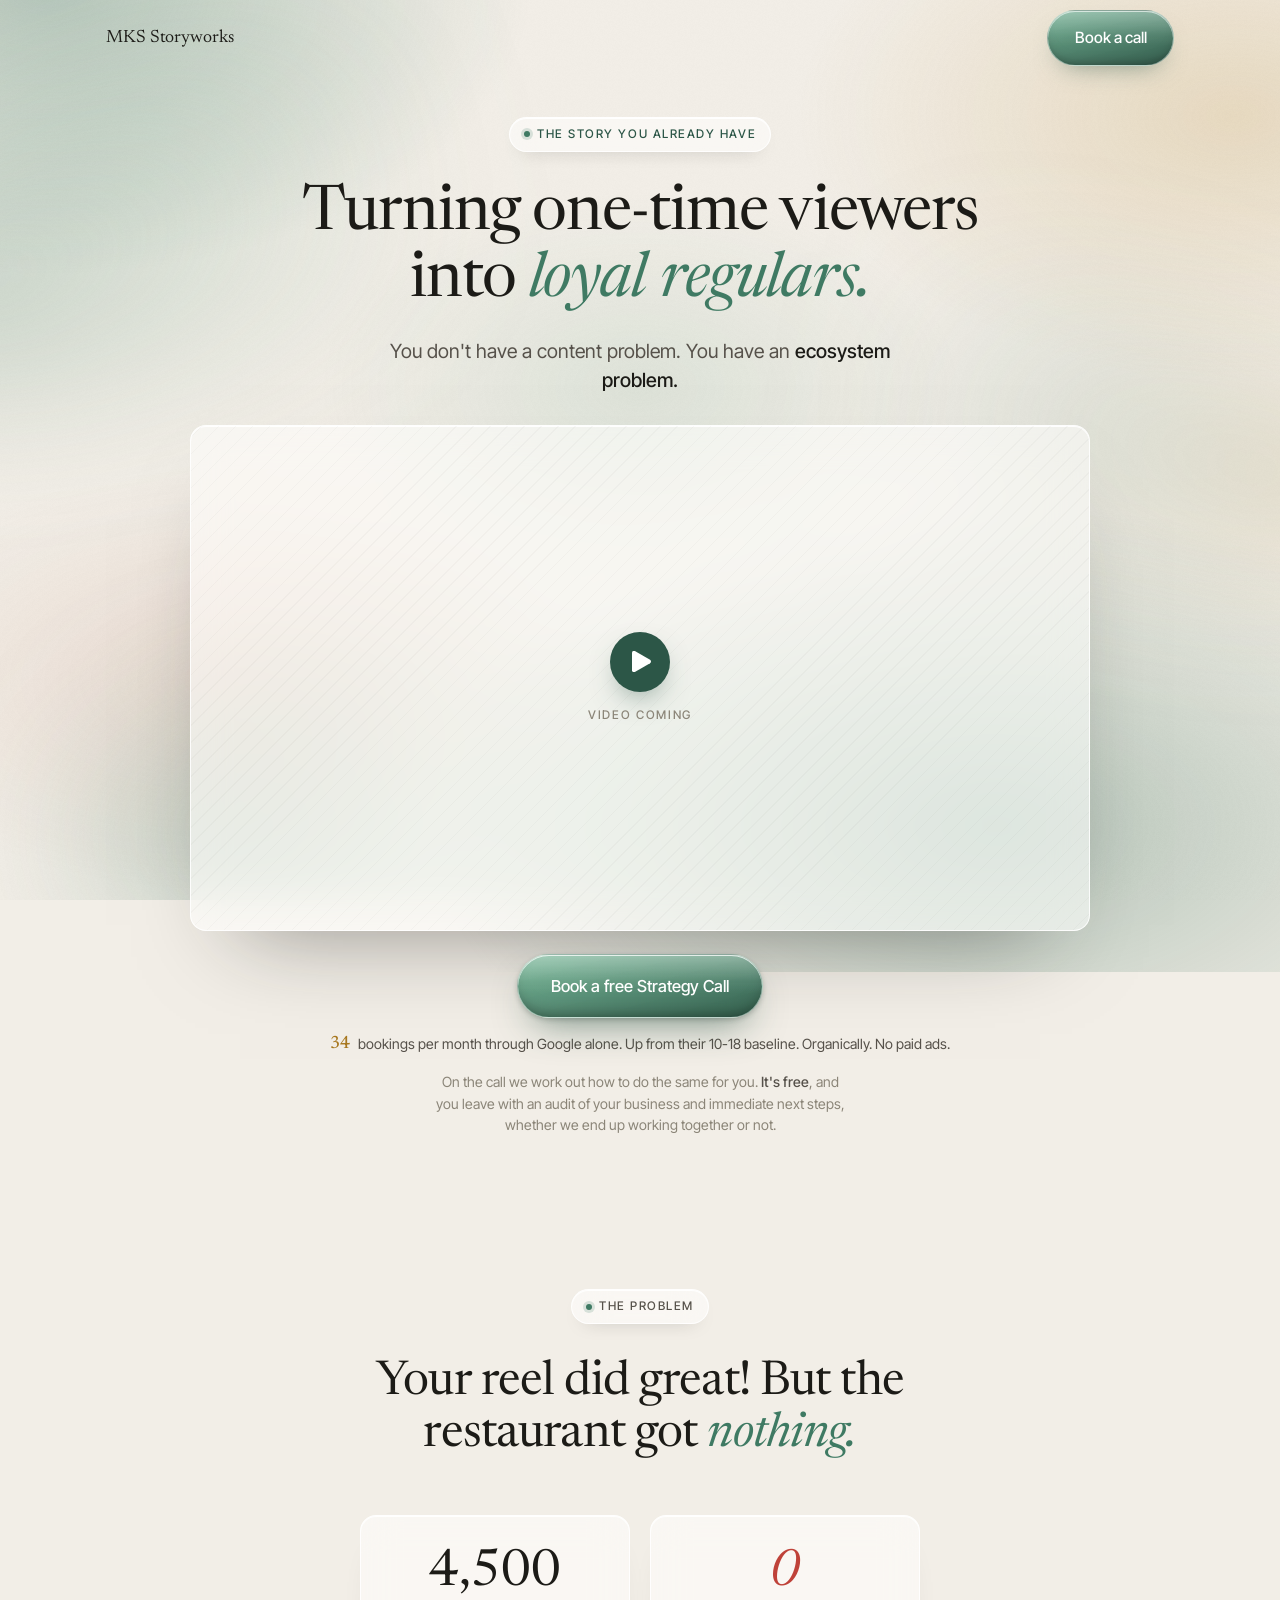
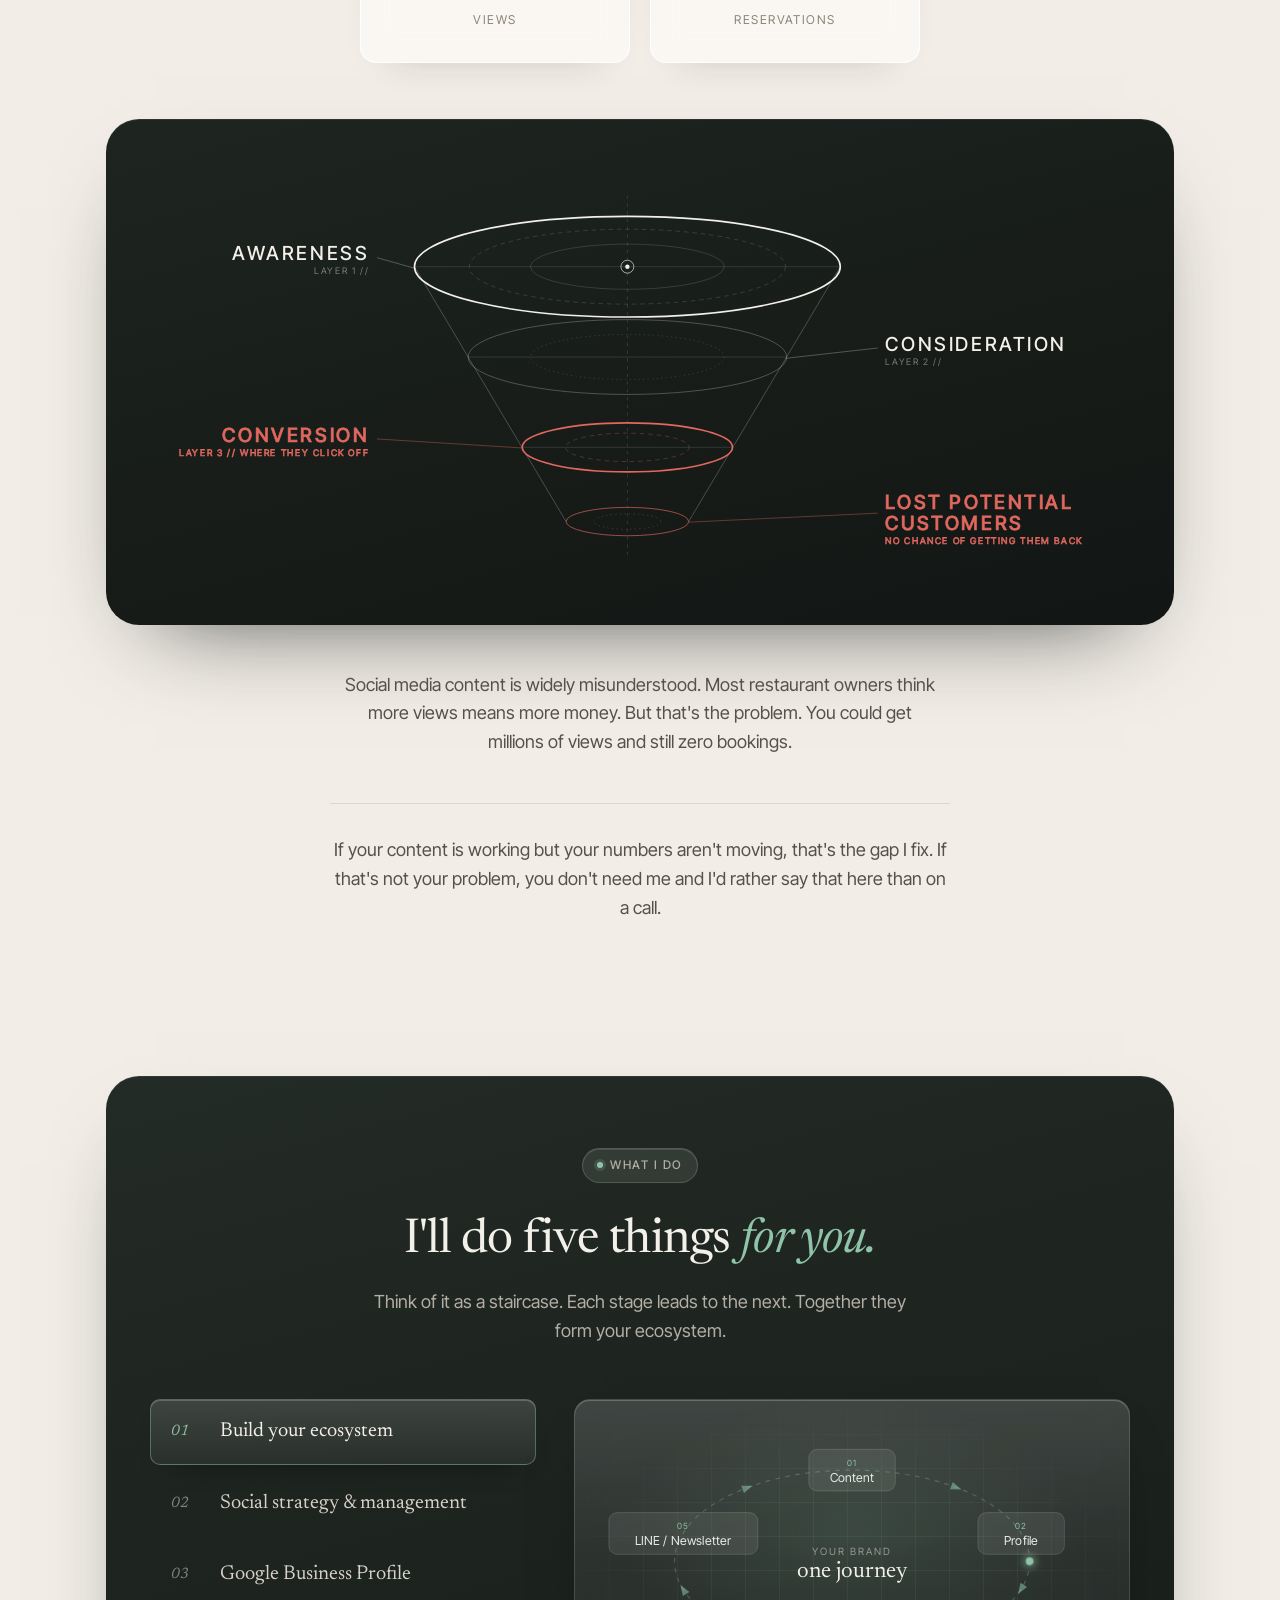
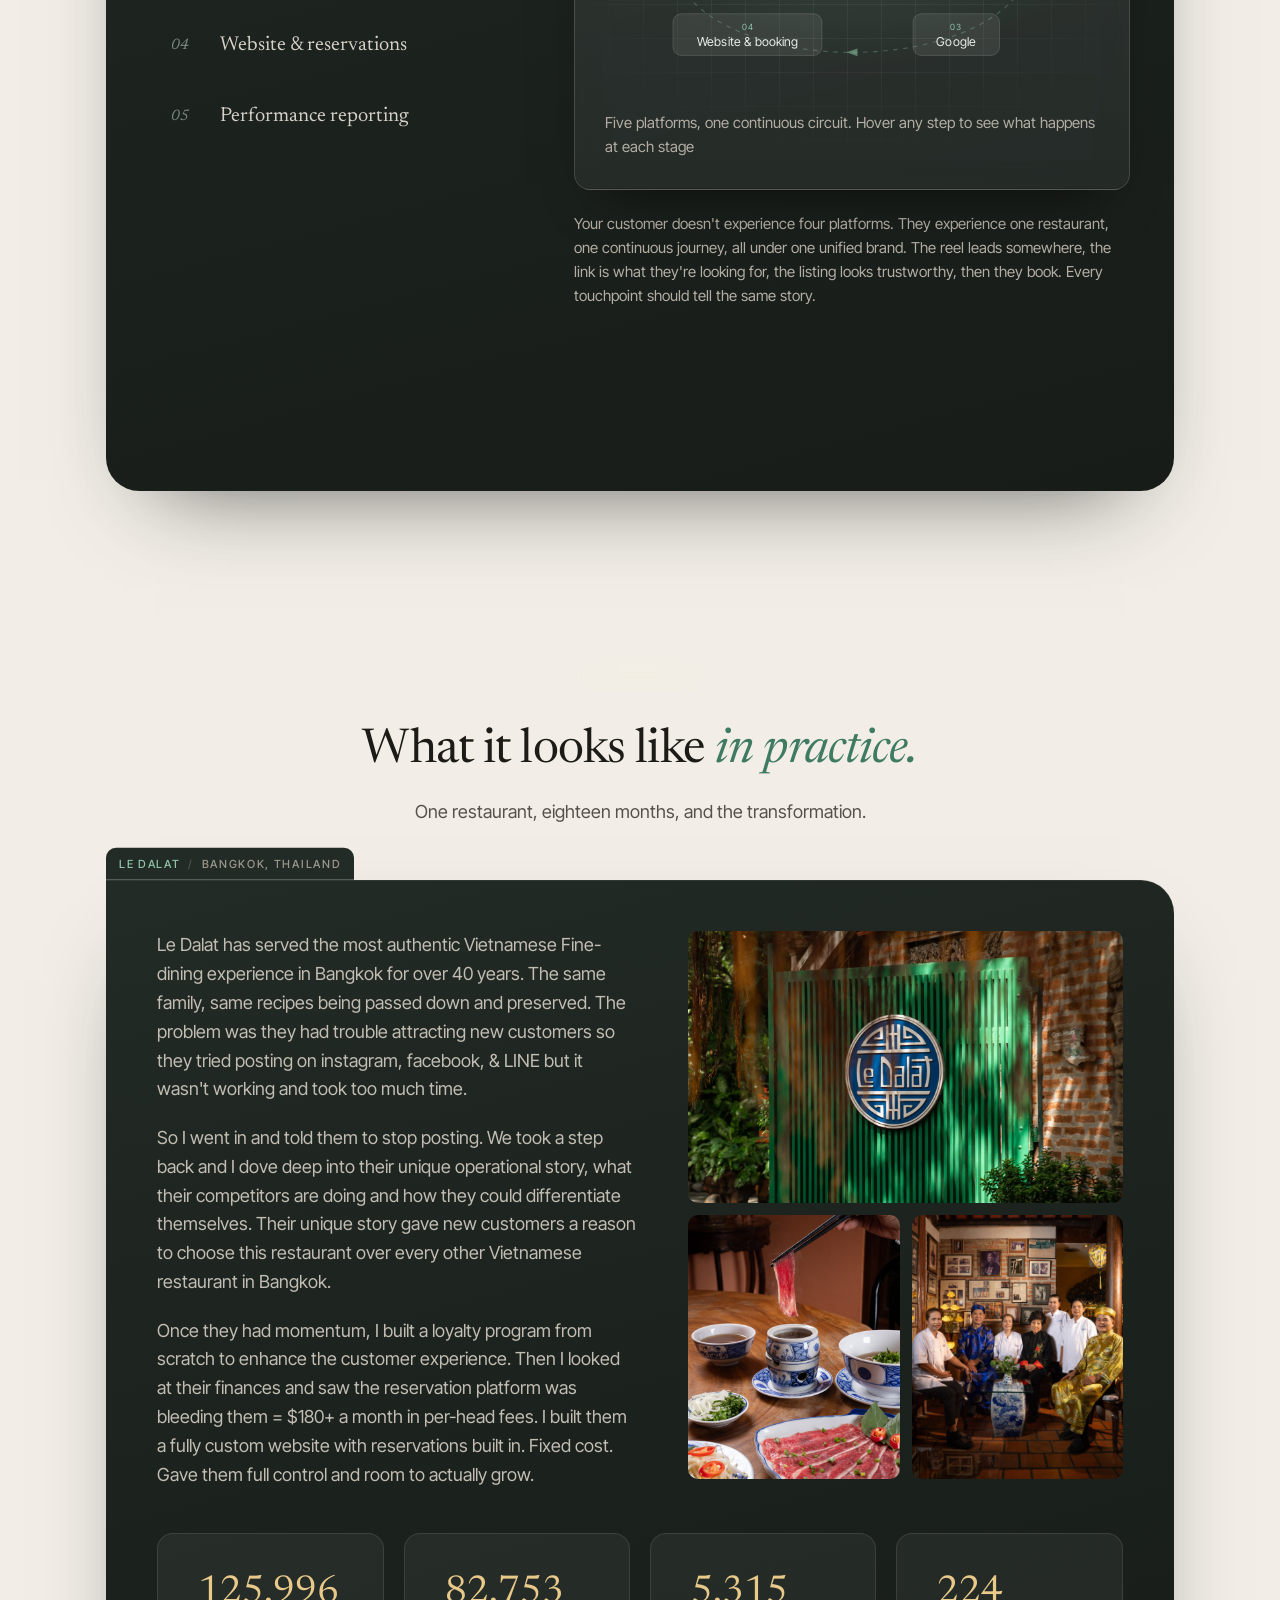
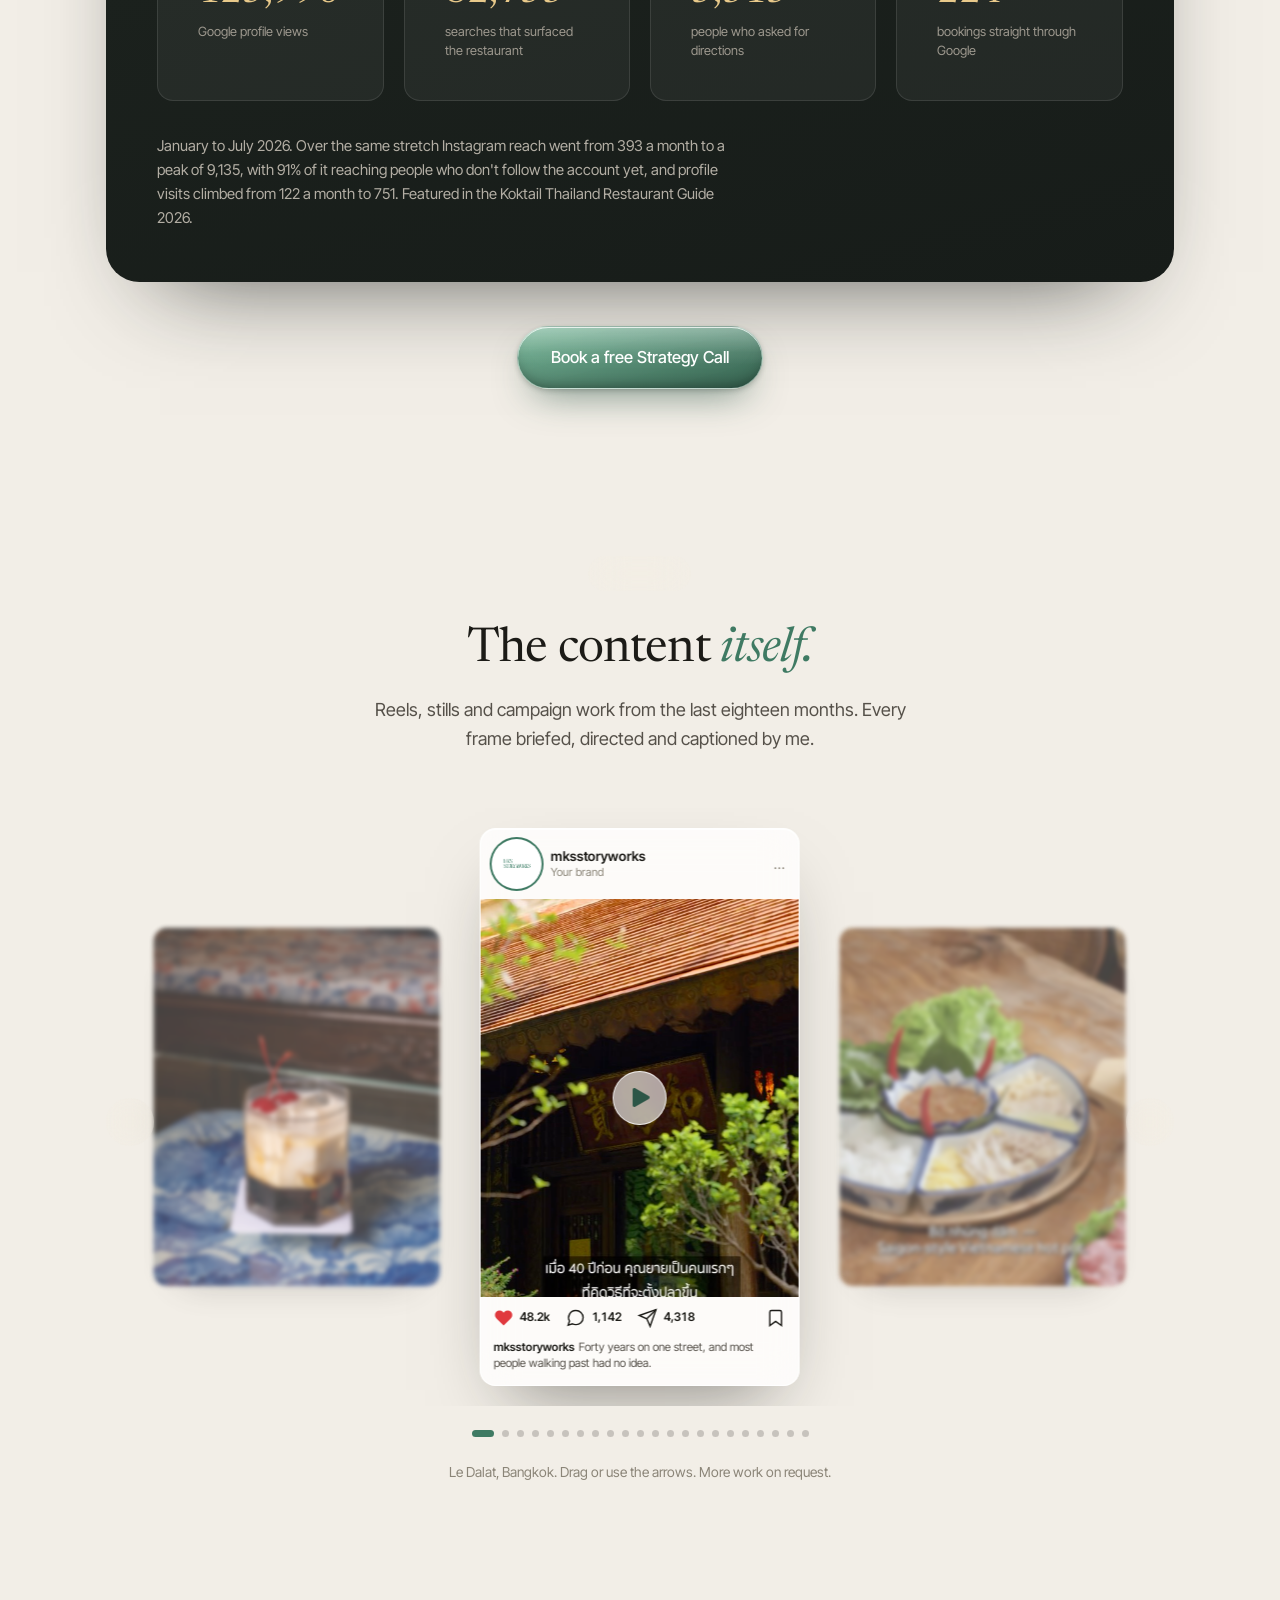
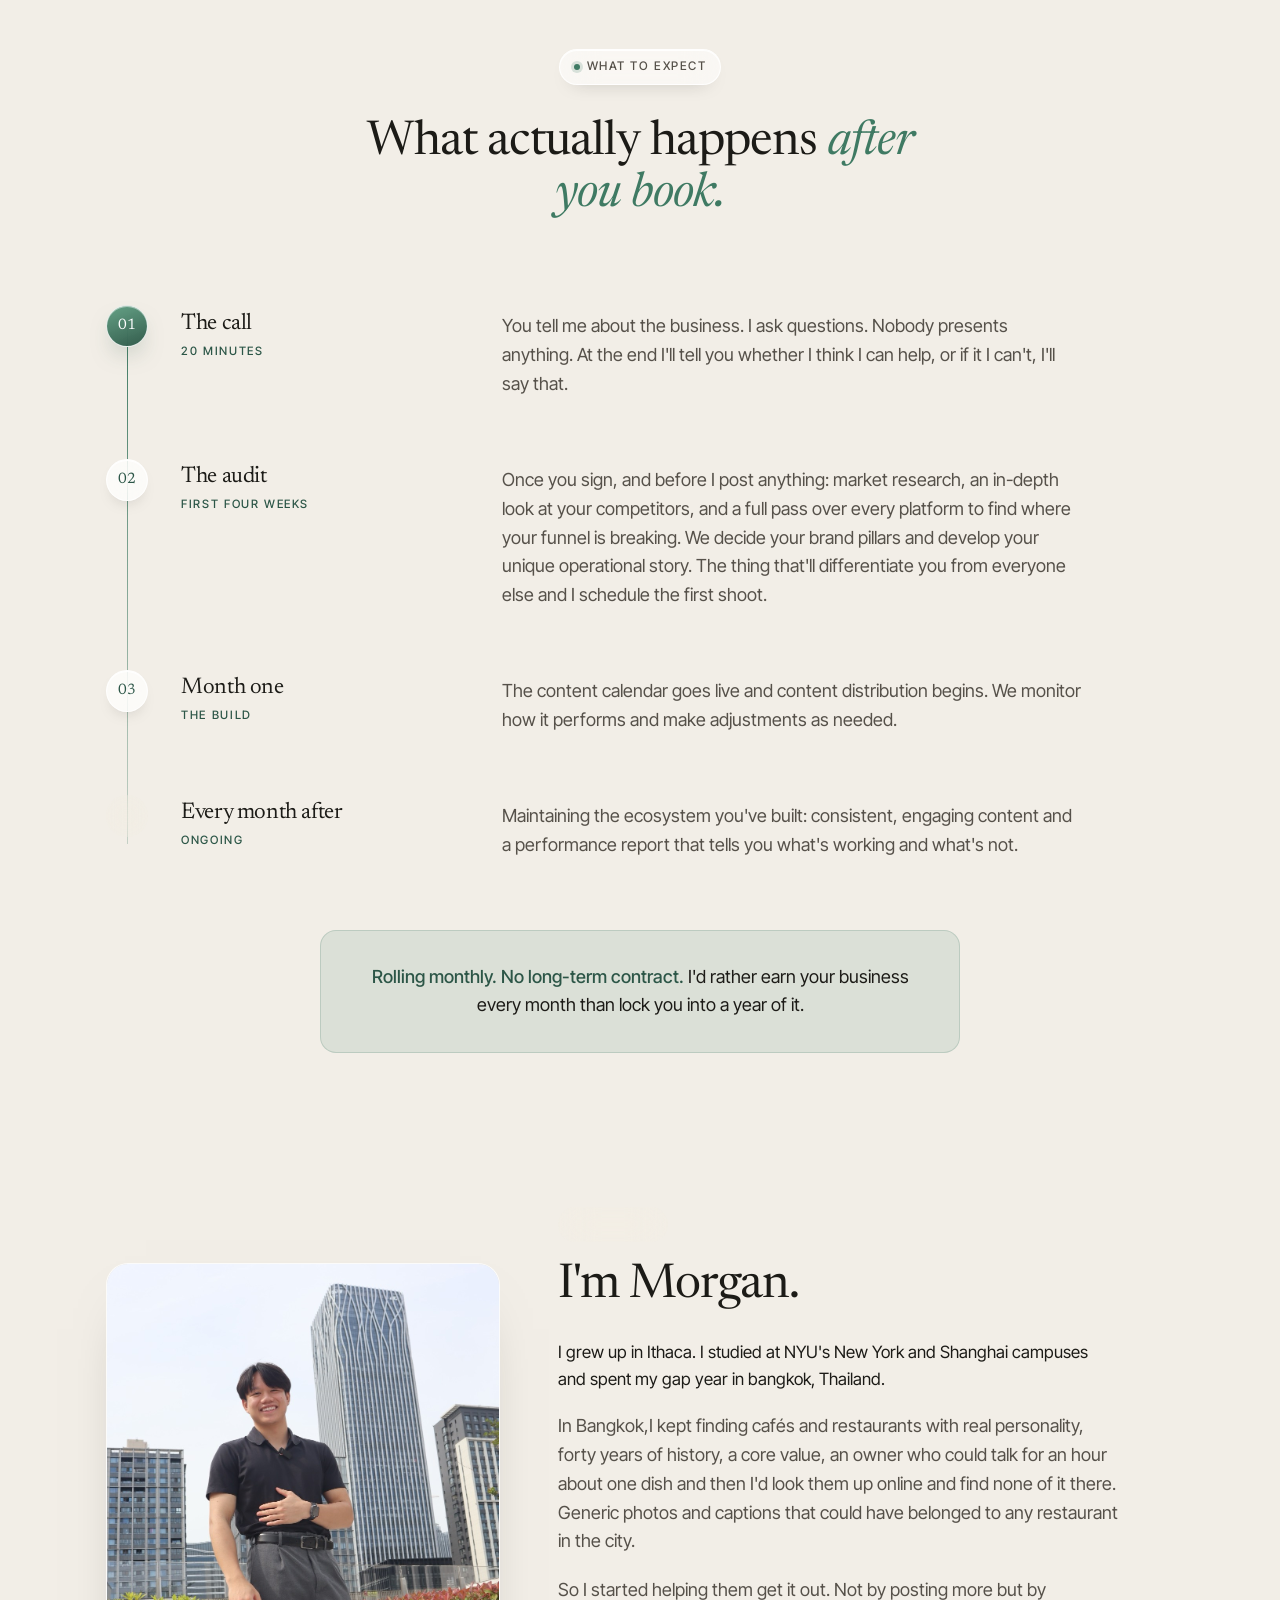
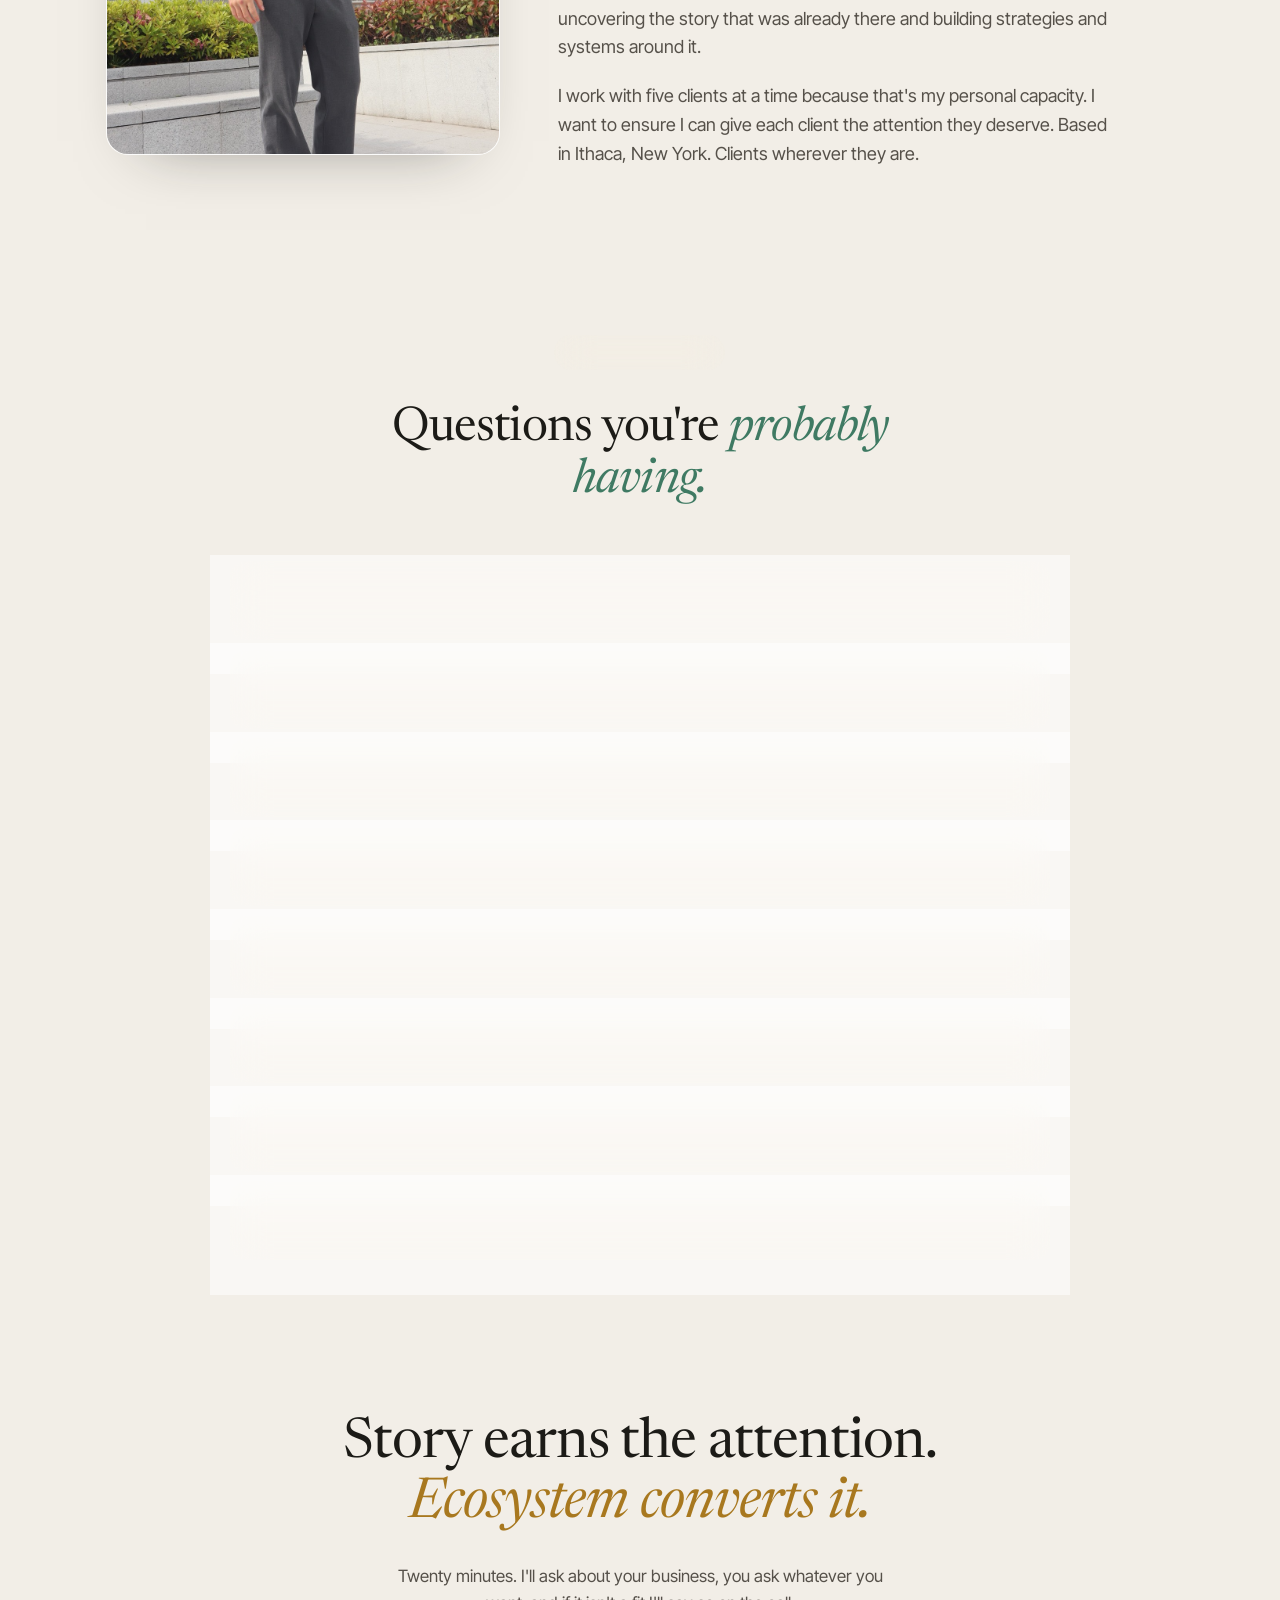
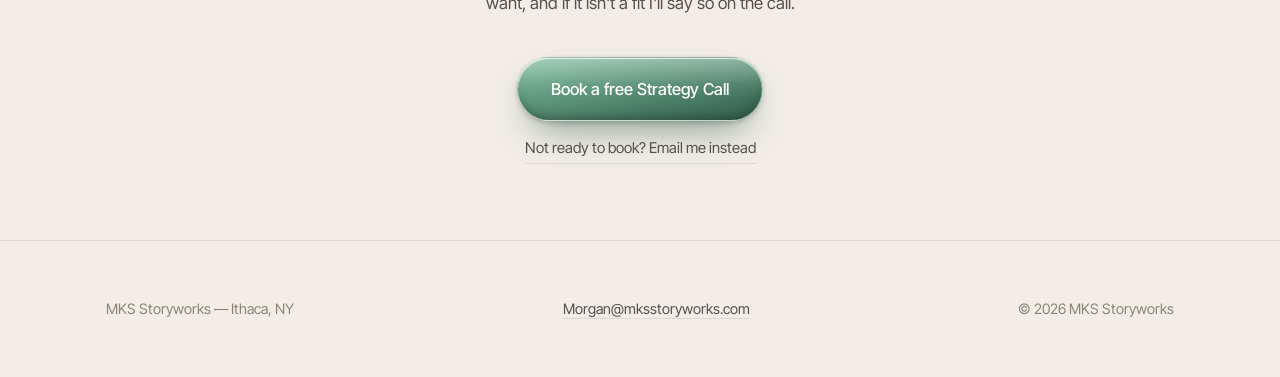
==== commit f4efa20a: "How to change a website favicon (6a8b5fc43d7b4417d6eb340c)" ====
--- a/index.html
+++ b/index.html
@@ -11,6 +11,9 @@
 <meta property="og:title" content="MKS Storyworks — Turning one-time viewers into loyal regulars" />
 <meta property="og:description" content="You don't have a content problem. You have an ecosystem problem." />
 <meta property="og:image" content="assets/img/ledalat-02.jpg" />
+
+<link rel="icon" type="image/png" href="assets/img/favicon.png" />
+<link rel="apple-touch-icon" href="assets/img/favicon.png" />
 
 <link rel="preconnect" href="https://fonts.googleapis.com" />
 <link rel="preconnect" href="https://fonts.gstatic.com" crossorigin />
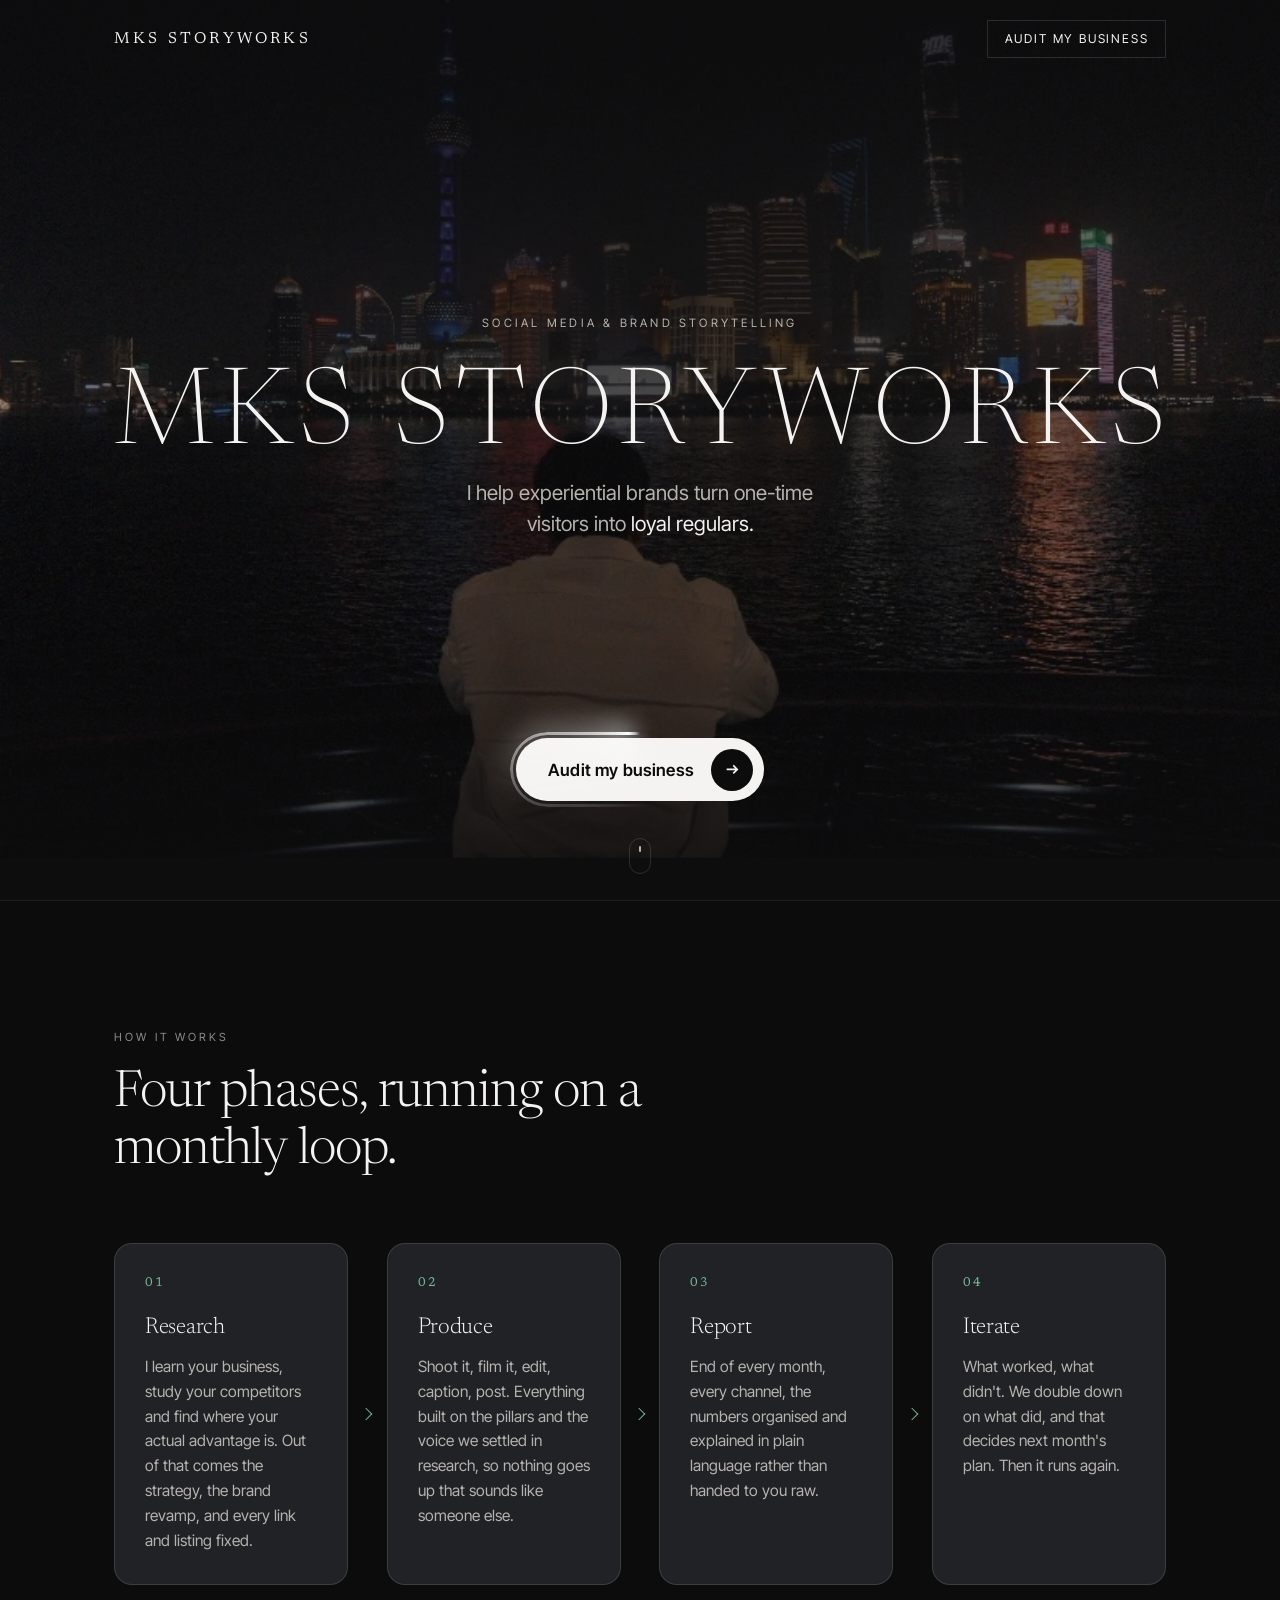
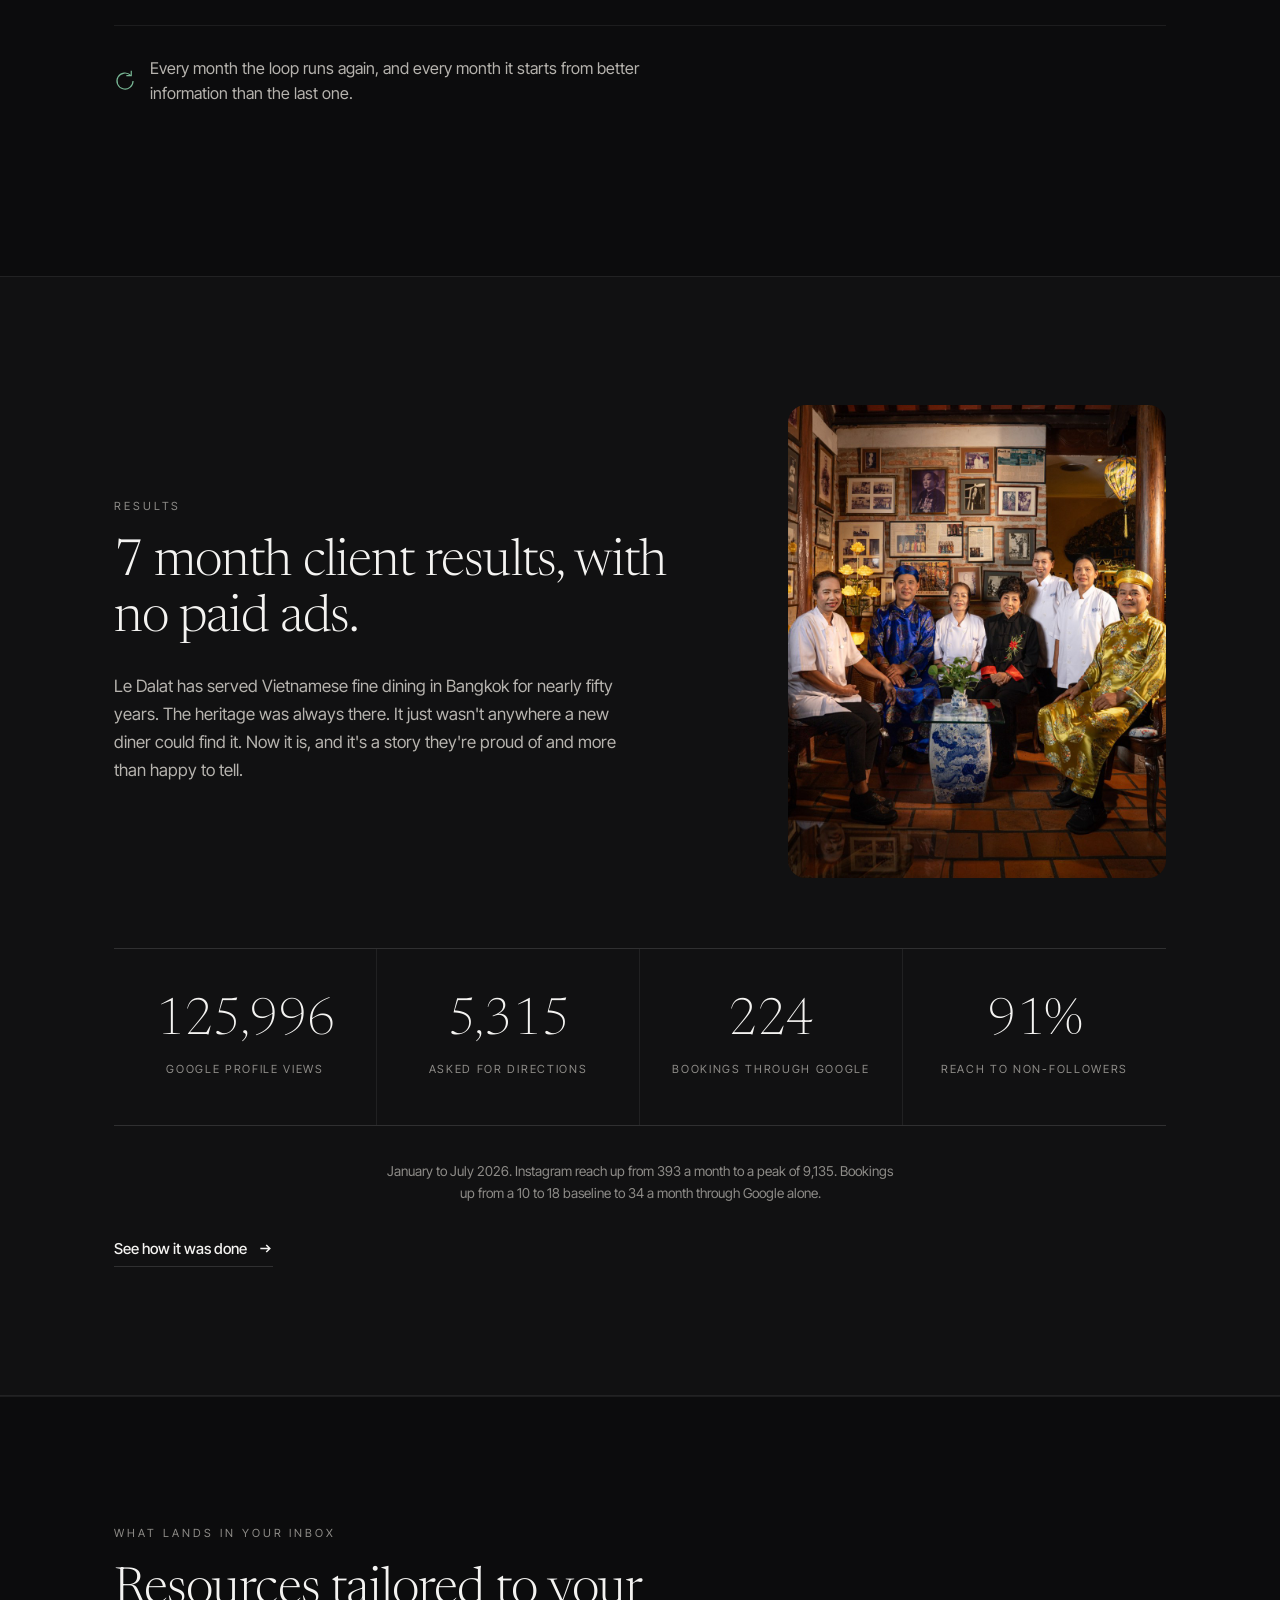
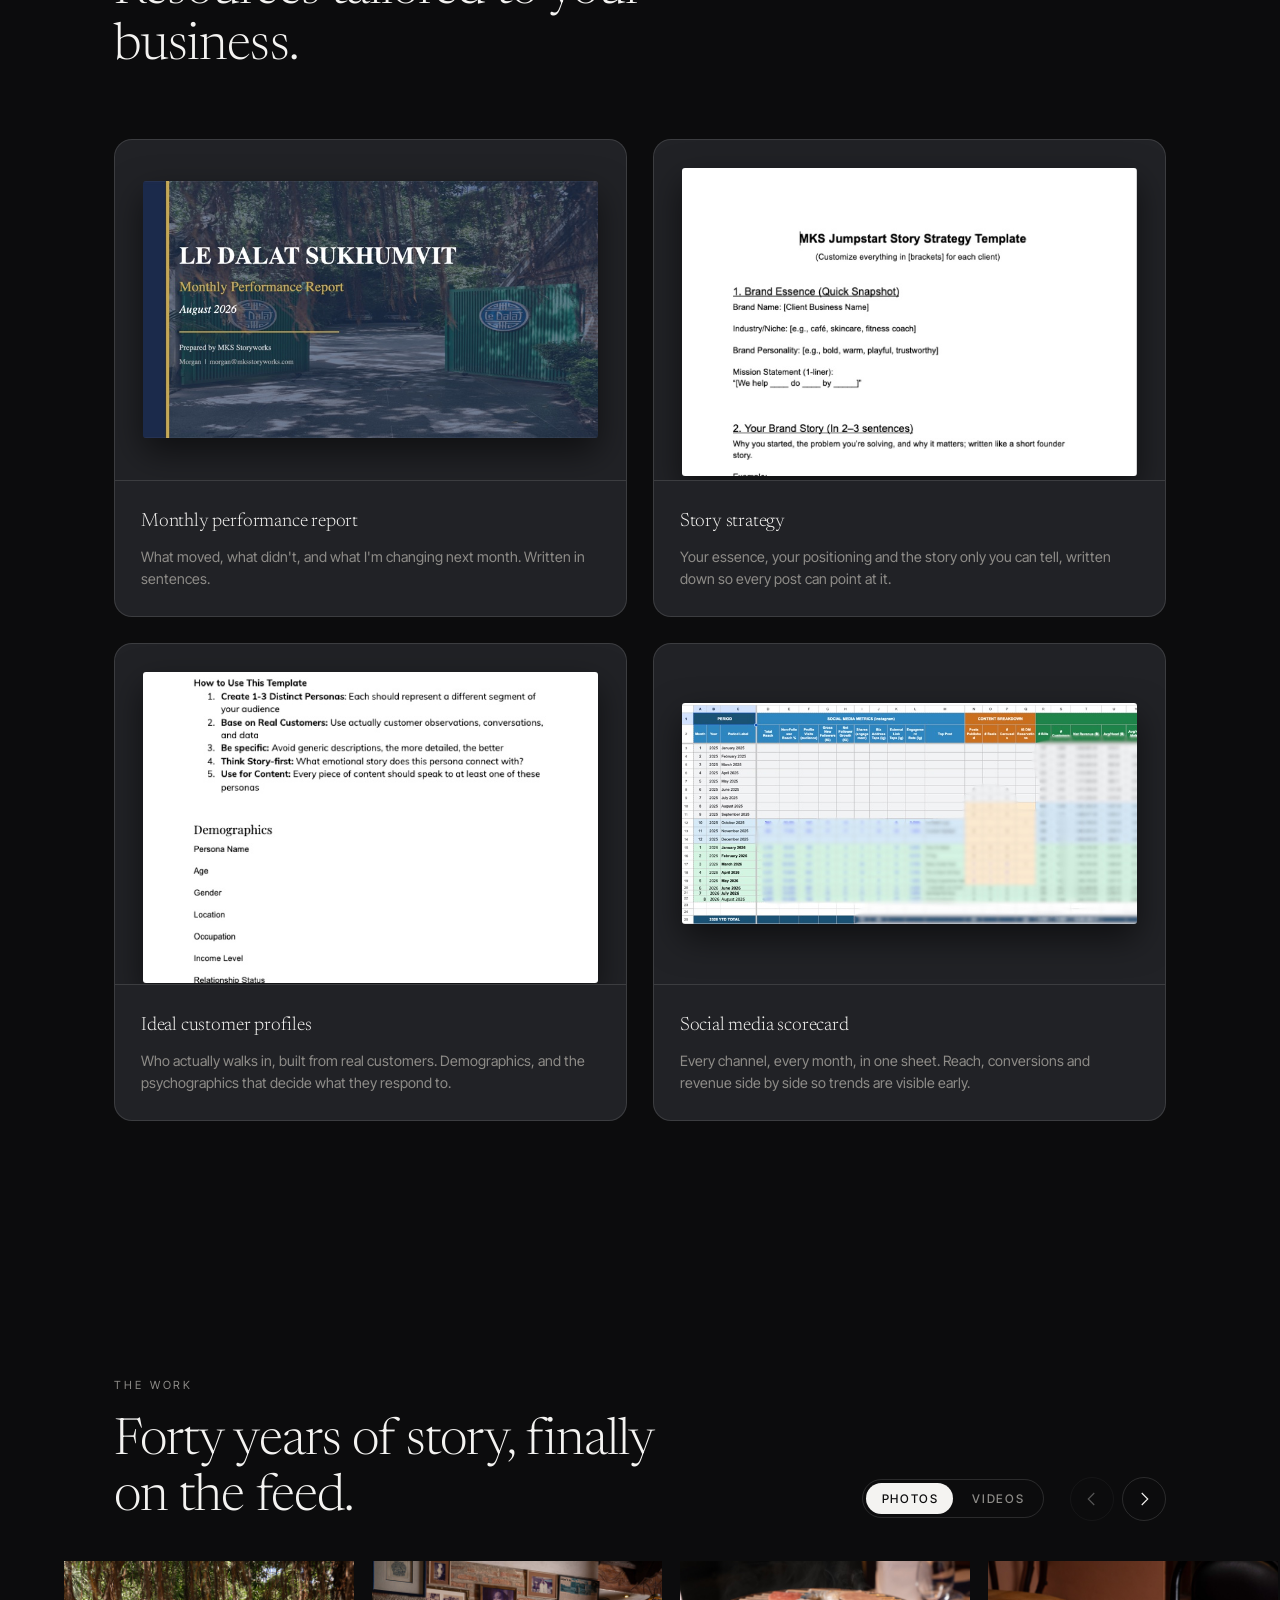
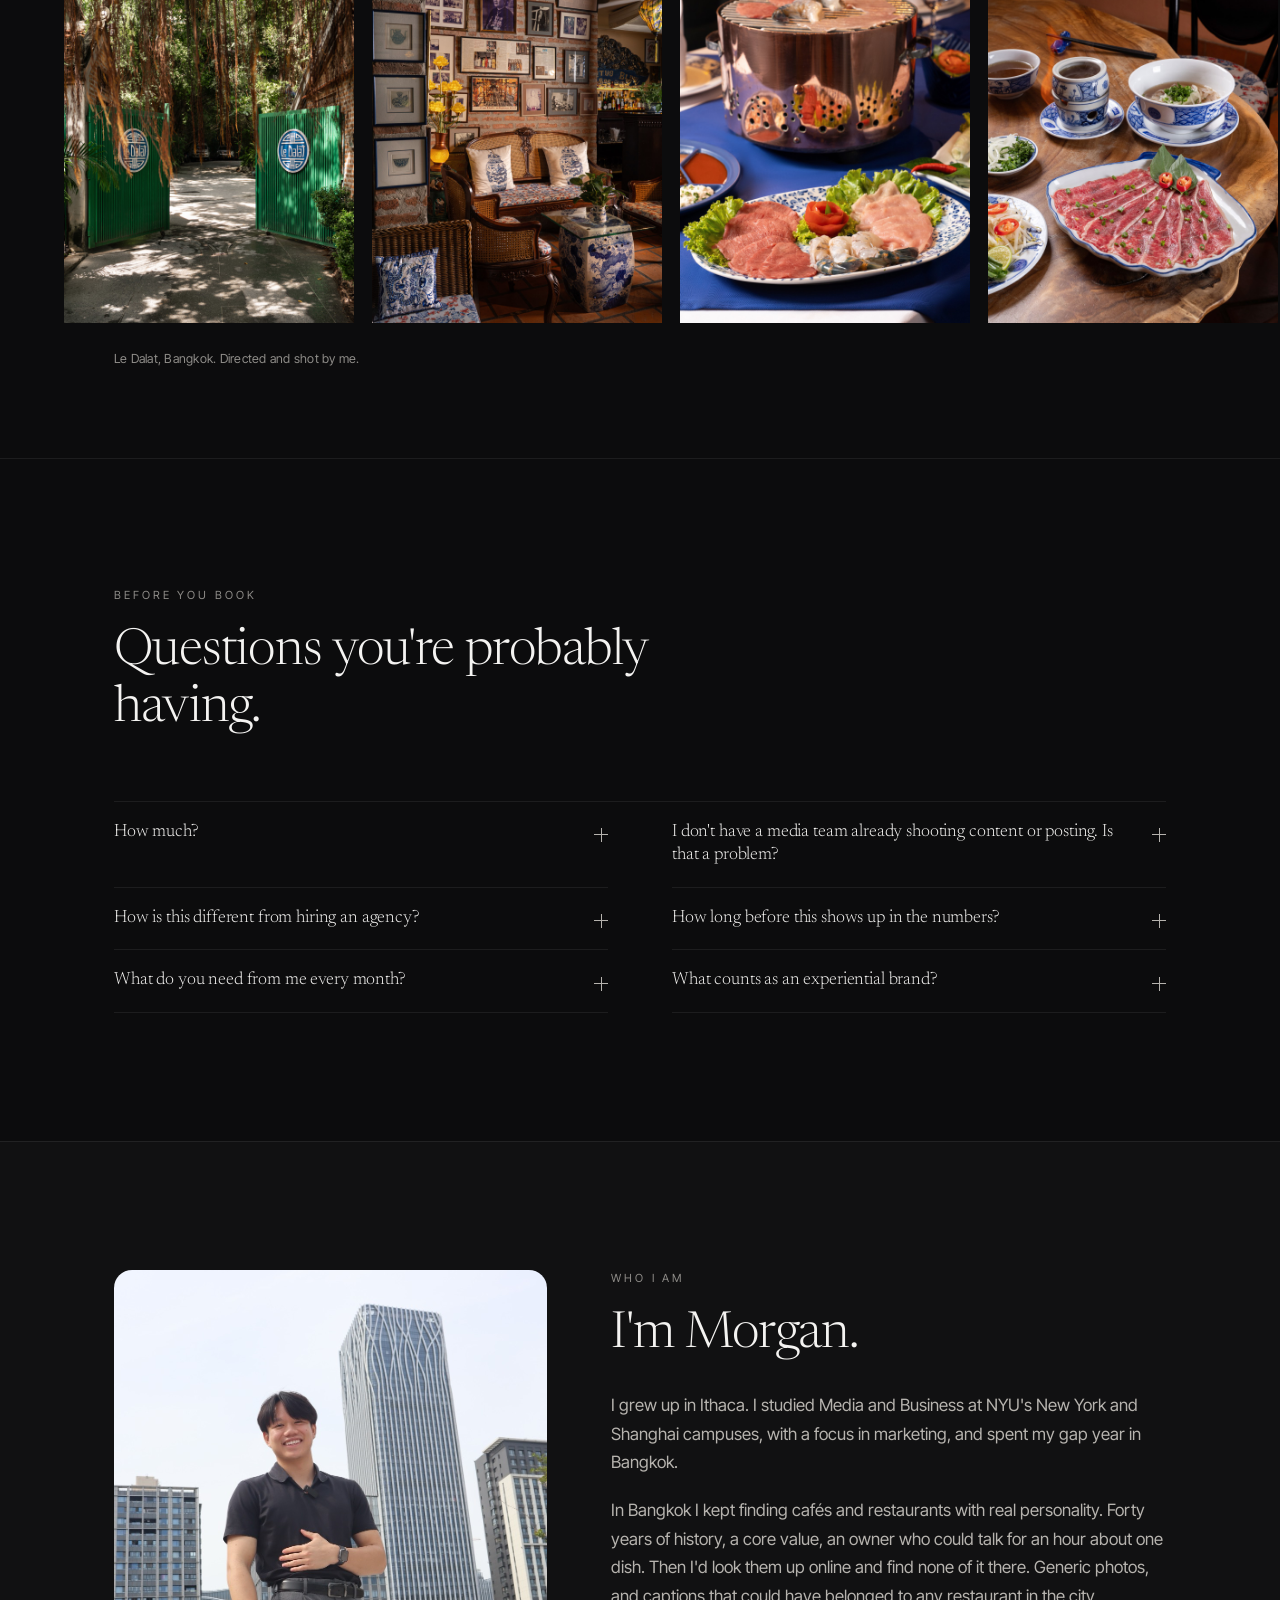
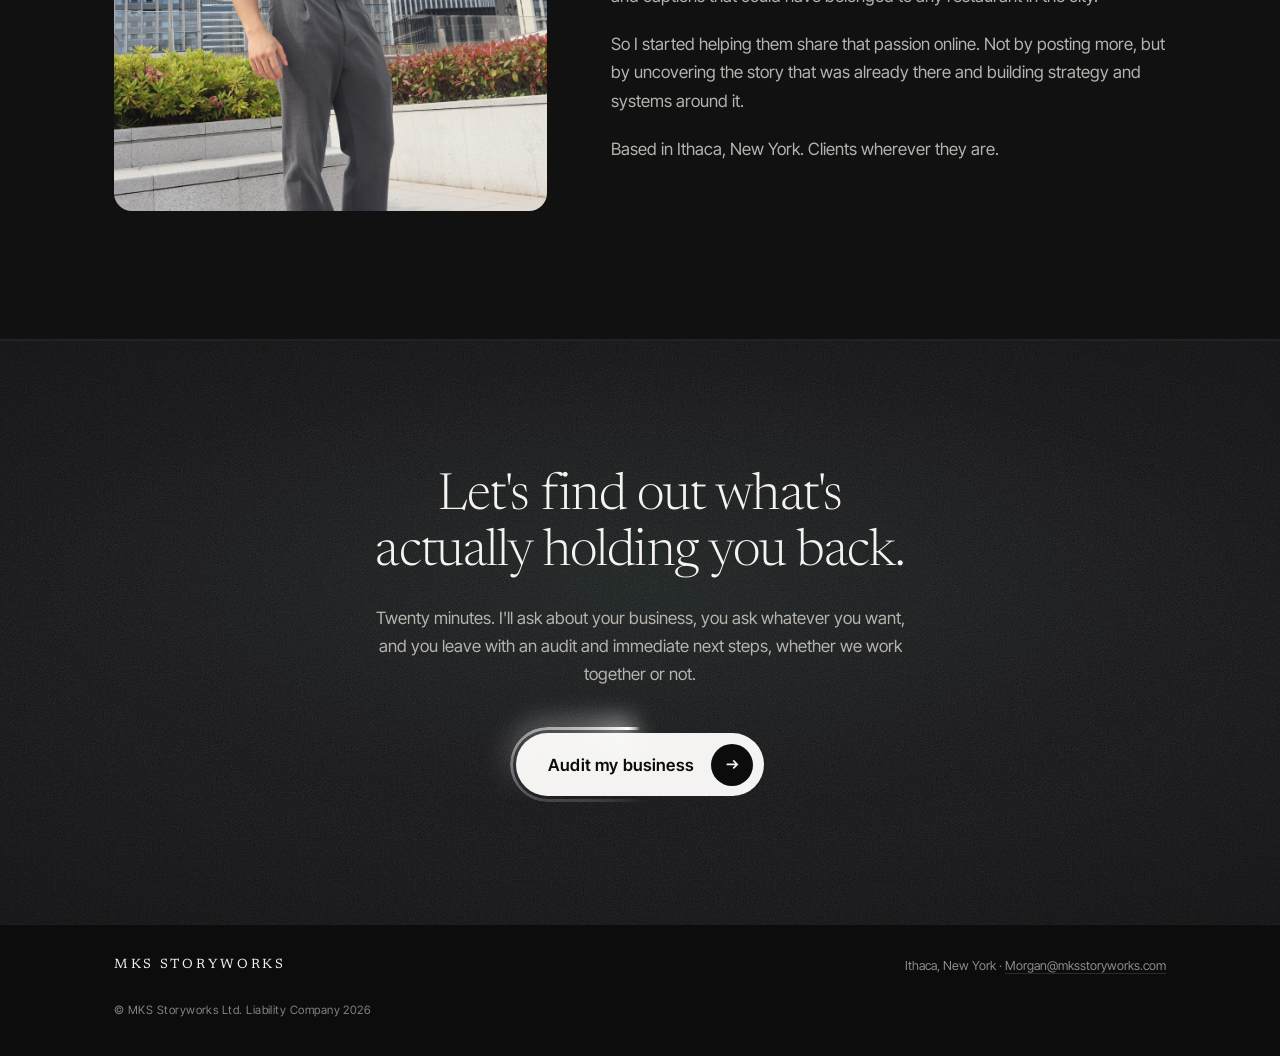
==== commit ba6d8f72: "Replace site with v5: VSL funnel, Le Dalat case study, new identity Three pages become four. index.h" ====
--- a/index.html
+++ b/index.html
@@ -3,1128 +3,388 @@
 <head>
 <meta charset="utf-8" />
 <meta name="viewport" content="width=device-width, initial-scale=1" />
-<title>MKS Storyworks — Social media strategy for F&amp;B and lifestyle brands</title>
-<meta name="description" content="I help restaurants and lifestyle brands turn one-time viewers into loyal regulars — story, content, and the ecosystem that converts it. Solo consultant, five clients at a time." />
-<meta name="theme-color" content="#f2eee7" />
-
-<meta property="og:type" content="website" />
-<meta property="og:title" content="MKS Storyworks — Turning one-time viewers into loyal regulars" />
-<meta property="og:description" content="You don't have a content problem. You have an ecosystem problem." />
-<meta property="og:image" content="assets/img/ledalat-02.jpg" />
-
-<link rel="icon" type="image/png" href="assets/img/favicon.png" />
-<link rel="apple-touch-icon" href="assets/img/favicon.png" />
-
+<title>MKS Storyworks · Social media &amp; brand storytelling</title>
+<meta name="description" content="I help experiential brands turn one-time visitors into loyal regulars. Free 20-minute audit of your business." />
+<link rel="icon" type="image/png" sizes="32x32" href="assets/img/favicon-32.png" />
+<link rel="icon" type="image/png" sizes="512x512" href="assets/img/favicon-512.png" />
+<link rel="apple-touch-icon" href="assets/img/apple-touch-icon.png" />
 <link rel="preconnect" href="https://fonts.googleapis.com" />
 <link rel="preconnect" href="https://fonts.gstatic.com" crossorigin />
-<link href="https://fonts.googleapis.com/css2?family=Newsreader:ital,opsz,wght@0,6..72,400;0,6..72,500;1,6..72,400;1,6..72,500&family=Inter+Tight:wght@400;500;600&display=swap" rel="stylesheet" />
+<link href="https://fonts.googleapis.com/css2?family=Newsreader:ital,opsz,wght@0,6..72,200;0,6..72,300;0,6..72,400;1,6..72,300&family=Inter+Tight:wght@400;500;600&display=swap" rel="stylesheet" />
+<link rel="stylesheet" href="styles.css" />
 <script>document.documentElement.className += ' js';</script>
-<link rel="stylesheet" href="styles.css" />
 </head>
 <body>
 
-<div class="bg" aria-hidden="true">
-  <span class="streak s1"></span>
-  <span class="streak s2"></span>
-  <span class="streak s3"></span>
-</div>
-
+<a class="skip" href="#work">Skip to content</a>
+
+<!-- ============================ NAV ============================ -->
 <header class="nav" id="nav">
-  <div class="wrap">
-    <a class="brand" href="/" aria-label="MKS Storyworks — home">
-      <span>MKS Storyworks</span>
+  <div class="wrap nav-in">
+    <a class="mark" href="/">MKS Storyworks</a>
+    <a class="nav-cta" href="vsl.html">Audit my business</a>
+  </div>
+</header>
+
+<!-- ============================ HERO ===========================
+     One photograph, the name across the middle, one sentence,
+     one button. Framing is controlled by --hero-pos, --hero-zoom
+     and --hero-shift in styles.css.
+============================================================== -->
+<section class="hero" id="top">
+  <img class="hero-img" src="assets/img/hero.jpg" alt=""
+       onerror="this.closest('.hero').classList.add('no-img')" />
+  <div class="hero-scrim" aria-hidden="true"></div>
+  <div class="hero-slot" aria-hidden="true">
+    <span>hero.jpg</span>
+    <p>Drop a landscape photo at assets/img/hero.jpg</p>
+  </div>
+
+  <div class="hero-in wrap">
+    <p class="eyebrow">Social media &amp; brand storytelling</p>
+
+    <h1 class="bigmark">
+      <span class="sr">MKS Storyworks</span>
+      <svg class="bigmark-wide" viewBox="0 0 1000 80" preserveAspectRatio="xMidYMid meet" aria-hidden="true" focusable="false">
+        <text x="500" y="75" text-anchor="middle" textLength="1000" lengthAdjust="spacing">MKS STORYWORKS</text>
+      </svg>
+      <svg class="bigmark-stack" viewBox="0 0 1000 175" preserveAspectRatio="xMidYMid meet" aria-hidden="true" focusable="false">
+        <text x="500" y="75"  text-anchor="middle" textLength="320" lengthAdjust="spacing">MKS</text>
+        <text x="500" y="170" text-anchor="middle" textLength="1000" lengthAdjust="spacing">STORYWORKS</text>
+      </svg>
+    </h1>
+
+    <p class="hero-sub">
+      I help experiential brands turn one-time visitors
+      into <em>loyal regulars.</em>
+    </p>
+
+    <div class="hero-cta">
+      <a class="btn" href="vsl.html">
+        <span class="btn-label">Audit my business</span>
+        <span class="btn-icon" aria-hidden="true">
+          <svg viewBox="0 0 16 16" fill="none" stroke="currentColor" stroke-width="1.6"><path d="M2.5 8h10M8.8 4.2 12.6 8l-3.8 3.8"/></svg>
+        </span>
+      </a>
+    </div>
+  </div>
+
+  <a class="scroll-hint" href="#work" aria-label="Scroll to how it works">
+    <span></span>
+  </a>
+</section>
+
+<!-- ============================ PROCESS ========================
+     A loop, not a list. Four phases, and the fourth writes the
+     next month's version of the second.
+============================================================== -->
+<section class="section work" id="work">
+  <div class="wrap">
+    <p class="kicker reveal">How it works</p>
+    <h2 class="h2 reveal">Four phases, running on a monthly loop.</h2>
+
+    <ol class="flow">
+      <li class="step reveal">
+        <span class="step-n">01</span>
+        <h3 class="step-t">Research</h3>
+        <p class="step-d">I learn your business, study your competitors and find where your actual advantage is. Out of that comes the strategy, the brand revamp, and every link and listing fixed.</p>
+      </li>
+      <li class="step reveal">
+        <span class="step-n">02</span>
+        <h3 class="step-t">Produce</h3>
+        <p class="step-d">Shoot it, film it, edit, caption, post. Everything built on the pillars and the voice we settled in research, so nothing goes up that sounds like someone else.</p>
+      </li>
+      <li class="step reveal">
+        <span class="step-n">03</span>
+        <h3 class="step-t">Report</h3>
+        <p class="step-d">End of every month, every channel, the numbers organised and explained in plain language rather than handed to you raw.</p>
+      </li>
+      <li class="step reveal">
+        <span class="step-n">04</span>
+        <h3 class="step-t">Iterate</h3>
+        <p class="step-d">What worked, what didn't. We double down on what did, and that decides next month's plan. Then it runs again.</p>
+      </li>
+    </ol>
+
+    <div class="flow-loop reveal">
+      <svg viewBox="0 0 26 26" aria-hidden="true" focusable="false">
+        <path d="M22.5 13a9.5 9.5 0 1 1-2.8-6.7" fill="none" stroke="currentColor" stroke-width="1.4"/>
+        <path d="M20.4 1.6v5.1h-5.1" fill="none" stroke="currentColor" stroke-width="1.4" stroke-linecap="square"/>
+      </svg>
+      <p>Every month the loop runs again, and every month it starts from better information than the last one.</p>
+    </div>
+
+    <p class="flow-channels reveal">
+      Across the whole ecosystem: Instagram, Facebook, Google Business Profile, LINE and your website.
+    </p>
+  </div>
+</section>
+
+<!-- ============================ RESULTS ======================== -->
+<section class="section results" id="results">
+  <div class="wrap">
+    <div class="results-top">
+      <div class="results-copy">
+        <p class="kicker reveal">Results</p>
+        <h2 class="h2 reveal">7 month client results, with no paid ads.</h2>
+        <p class="results-p reveal">
+          Le Dalat has served Vietnamese fine dining in Bangkok for nearly fifty years.
+          The heritage was always there. It just wasn't anywhere a new diner could find it.
+          Now it is, and it's a story they're proud of and more than happy to tell.
+        </p>
+      </div>
+      <figure class="results-photo reveal">
+        <img src="assets/img/ledalat-team.jpg" alt="The Le Dalat team, Bangkok" loading="lazy" />
+      </figure>
+    </div>
+
+    <div class="stats reveal">
+      <div class="stat">
+        <span class="stat-n odo" data-to="125996">125,996</span>
+        <span class="stat-l">Google profile views</span>
+      </div>
+      <div class="stat">
+        <span class="stat-n odo" data-to="5315">5,315</span>
+        <span class="stat-l">Asked for directions</span>
+      </div>
+      <div class="stat">
+        <span class="stat-n odo" data-to="224">224</span>
+        <span class="stat-l">Bookings through Google</span>
+      </div>
+      <div class="stat">
+        <span class="stat-n odo" data-to="91" data-suffix="%">91%</span>
+        <span class="stat-l">Reach to non-followers</span>
+      </div>
+    </div>
+
+    <p class="stats-note reveal">
+      January to July 2026. Instagram reach up from 393 a month to a peak of 9,135.
+      Bookings up from a 10 to 18 baseline to 34 a month through Google alone.
+    </p>
+
+    <a class="case-link reveal" href="case-ledalat.html">
+      <span>See how it was done</span>
+      <svg viewBox="0 0 16 16" fill="none" stroke="currentColor" stroke-width="1.6" aria-hidden="true"><path d="M2.5 8h10M8.8 4.2 12.6 8l-3.8 3.8"/></svg>
     </a>
-    <a class="btn btn-primary" href="book.html">Book a call</a>
-  </div>
-</header>
-
-<main>
-
-<!-- ============================ HERO ============================ -->
-<section class="hero">
-  <div class="wrap">
-    <div class="hero-inner">
-
-      <p class="pill reveal"><span class="dot"></span>The story you already have</p>
-
-      <h1 class="reveal d1">Turning one-time viewers into <span class="em">loyal regulars.</span></h1>
-
-      <p class="subhead reveal d2">
-        You don't have a content problem. You have an <strong>ecosystem problem.</strong>
-      </p>
-
-      <div class="vsl tilt">
-        <!-- Swap in the VSL: delete .vsl-placeholder and uncomment this.
-             <video controls preload="none" poster="assets/img/vsl-poster.jpg" playsinline>
-               <source src="assets/video/vsl.webm" type="video/webm" />
-               <source src="assets/video/vsl.mp4"  type="video/mp4" />
-               <track kind="captions" src="assets/vsl.vtt" srclang="en" label="English" default />
-             </video> -->
-        <div class="vsl-placeholder">
-          <span class="vsl-play" aria-hidden="true">
-            <svg width="19" height="21" viewBox="0 0 20 22" fill="currentColor"><path d="M19 9.27a2 2 0 0 1 0 3.46L3 21.99a2 2 0 0 1-3-1.73V1.74A2 2 0 0 1 3 .01z"/></svg>
-          </span>
-          <span class="vsl-note">Video coming</span>
-        </div>
-      </div>
-
-    <div class="hero-cta reveal d4">
-  <a class="btn btn-shine btn-lg" href="book.html"><span>Book a free Strategy Call</span></a>
-  <!-- Source: Le_Dalat_Tracker_Jul2026.xlsx, Jan-Jul 2026 -->
-  <span class="proof-line">
-    <b class="odo" data-to="34">34</b> bookings per month through Google alone. Up from their 10-18 baseline. Organically. No paid ads. 
-  </span>
-  <p class="call-promise">
-    On the call we work out how to do the same for you. <strong>It's free</strong>, and you
-    leave with an audit of your business and immediate next steps, whether we end up
-    working together or not.
-  </p>
-
-    </div>
-  </div>
-  </div>
-</section>
-
-<!-- ============================ PROBLEM ============================ -->
-<section class="section problem">
-  <div class="wrap">
-
-    <div class="shead reveal">
-      <p class="pill"><span class="dot"></span>The problem</p>
-      <h2>Your reel did great! But the restaurant got <span class="em">nothing.</span></h2>
-    </div>
-
-    <div class="contrast reveal d1">
-      <div class="panel"><span class="n odo" data-to="4500">4,500</span><span class="l">views</span></div>
-      <div class="panel"><span class="n zero">0</span><span class="l">reservations</span></div>
-    </div>
-
-    <div class="conewrap reveal">
-      <svg class="cone" viewBox="0 0 1560 665" role="img"
-           aria-label="A funnel: people arrive at awareness, move through consideration, and almost all fall out at conversion. Below it, the customers lost for good.">
-
-        <line class="axis" x1="760" y1="60" x2="760" y2="625" />
-
-        <line class="side" x1="430" y1="170" x2="665" y2="565" />
-        <line class="side" x1="1090" y1="170" x2="855" y2="565" />
-
-        <g class="drop" style="--x1:700px;--xm:721px;--x2:742px;--s:1.0;--dur:7.5s;--delay:0.0s">
-          <circle r="17" class="av-bg" />
-          <circle cy="-5" r="5.6" class="av-fg" />
-          <path d="M-8.5,8.5 a8.5,8.5 0 0 1 17,0 z" class="av-fg" />
-        </g>
-        <g class="drop" style="--x1:880px;--xm:840px;--x2:800px;--s:0.82;--dur:8.4s;--delay:1.1s">
-          <circle r="17" class="av-bg" />
-          <circle cy="-5" r="5.6" class="av-fg" />
-          <path d="M-8.5,8.5 a8.5,8.5 0 0 1 17,0 z" class="av-fg" />
-        </g>
-        <g class="drop through" style="--x1:620px;--xm:668px;--x2:716px;--s:0.9;--dur:9.2s;--delay:2.3s">
-          <circle r="17" class="av-bg" />
-          <circle cy="-5" r="5.6" class="av-fg" />
-          <path d="M-8.5,8.5 a8.5,8.5 0 0 1 17,0 z" class="av-fg" />
-        </g>
-        <g class="drop" style="--x1:980px;--xm:899px;--x2:818px;--s:0.72;--dur:7.9s;--delay:3.0s">
-          <circle r="17" class="av-bg" />
-          <circle cy="-5" r="5.6" class="av-fg" />
-          <path d="M-8.5,8.5 a8.5,8.5 0 0 1 17,0 z" class="av-fg" />
-        </g>
-        <g class="drop" style="--x1:560px;--xm:630px;--x2:700px;--s:0.95;--dur:8.8s;--delay:4.2s">
-          <circle r="17" class="av-bg" />
-          <circle cy="-5" r="5.6" class="av-fg" />
-          <path d="M-8.5,8.5 a8.5,8.5 0 0 1 17,0 z" class="av-fg" />
-        </g>
-        <g class="drop through" style="--x1:820px;--xm:798px;--x2:776px;--s:0.68;--dur:9.6s;--delay:5.1s">
-          <circle r="17" class="av-bg" />
-          <circle cy="-5" r="5.6" class="av-fg" />
-          <path d="M-8.5,8.5 a8.5,8.5 0 0 1 17,0 z" class="av-fg" />
-        </g>
-        <g class="drop" style="--x1:1040px;--xm:935px;--x2:830px;--s:0.86;--dur:8.2s;--delay:6.0s">
-          <circle r="17" class="av-bg" />
-          <circle cy="-5" r="5.6" class="av-fg" />
-          <path d="M-8.5,8.5 a8.5,8.5 0 0 1 17,0 z" class="av-fg" />
-        </g>
-        <g class="drop" style="--x1:660px;--xm:694px;--x2:728px;--s:0.75;--dur:9.0s;--delay:6.8s">
-          <circle r="17" class="av-bg" />
-          <circle cy="-5" r="5.6" class="av-fg" />
-          <path d="M-8.5,8.5 a8.5,8.5 0 0 1 17,0 z" class="av-fg" />
-        </g>
-        <g class="drop through" style="--x1:760px;--xm:760px;--x2:760px;--s:0.9;--dur:8.6s;--delay:7.6s">
-          <circle r="17" class="av-bg" />
-          <circle cy="-5" r="5.6" class="av-fg" />
-          <path d="M-8.5,8.5 a8.5,8.5 0 0 1 17,0 z" class="av-fg" />
-        </g>
-
-        <g class="layer">
-          <ellipse class="ring white lead" cx="760" cy="170" rx="330" ry="78" />
-          <ellipse class="ring white faint dash" cx="760" cy="170" rx="245" ry="58" />
-          <ellipse class="ring white faint thin" cx="760" cy="170" rx="150" ry="35" />
-          <line class="hair" x1="430" y1="170" x2="1090" y2="170" />
-          <circle class="ring white thin" cx="760" cy="170" r="10" />
-          <circle cx="760" cy="170" r="3.4" fill="#f3f0ea" />
-          <line class="lead-line" x1="372" y1="156" x2="432" y2="173" />
-          <text class="t-main" x="360" y="160" text-anchor="end">AWARENESS</text>
-          <text class="t-sub"  x="360" y="182" text-anchor="end">LAYER 1 //</text>
-        </g>
-
-        <g class="layer">
-          <ellipse class="ring white soft" cx="760" cy="310" rx="247" ry="58" />
-          <ellipse class="ring white faint dot" cx="760" cy="310" rx="150" ry="35" />
-          <line class="hair" x1="513" y1="310" x2="1007" y2="310" />
-          <line class="lead-line" x1="1148" y1="296" x2="1006" y2="312" />
-          <text class="t-main" x="1160" y="300">CONSIDERATION</text>
-          <text class="t-sub"  x="1160" y="322">LAYER 2 //</text>
-        </g>
-
-        <g class="layer">
-          <ellipse class="ring red lead pulse" cx="760" cy="450" rx="163" ry="38" />
-          <ellipse class="ring red soft dash" cx="760" cy="450" rx="96" ry="22" />
-          <line class="hair" x1="597" y1="450" x2="923" y2="450" />
-          <line class="lead-line red" x1="372" y1="437" x2="598" y2="451" />
-          <text class="t-main red" x="360" y="441" text-anchor="end">CONVERSION</text>
-          <text class="t-sub red"  x="360" y="463" text-anchor="end">LAYER 3 // WHERE THEY CLICK OFF</text>
-        </g>
-
-        <g class="layer">
-          <ellipse class="ring red" cx="760" cy="565" rx="95" ry="22" />
-          <ellipse class="ring red soft dot" cx="760" cy="565" rx="52" ry="12" />
-          <line class="lead-line red" x1="1148" y1="552" x2="854" y2="566" />
-          <text class="t-main red" x="1160" y="546">LOST POTENTIAL</text>
-          <text class="t-main red" x="1160" y="578">CUSTOMERS</text>
-          <text class="t-sub red"  x="1160" y="600">NO CHANCE OF GETTING THEM BACK</text>
-        </g>
-      </svg>
-
-      <div class="cone-legend">
-        <div class="cl"><i style="background:#f3f0ea"></i><div><b>Awareness</b><span>Layer 1 — they see you</span></div></div>
-        <div class="cl"><i style="background:rgba(243,240,234,.5)"></i><div><b>Consideration</b><span>Layer 2 — they look you up</span></div></div>
-        <div class="cl red"><i style="background:#e2685f"></i><div><b>Conversion</b><span>Layer 3 — where they click off</span></div></div>
-        <div class="cl red"><i style="background:#e2685f"></i><div><b>Lost potential customers</b><span>No chance of getting them back</span></div></div>
-      </div>
-    </div>
-
-    <div class="prose reveal">
-      <p>
-      Social media content is widely misunderstood. Most restaurant owners think more views means more money. But that's the problem. You could get millions of views and still zero bookings.
-      </p>
-    </div>
-
-    <p class="disqualify reveal">
-     If your content is working but your numbers aren't moving, that's the gap I fix. If that's not your problem, you don't need me and I'd rather say that here than on a call.
-    </p>
-
-  </div>
-</section>
-
-<!-- ============================ SERVICES ============================ -->
-<section class="section services">
-  <div class="wrap">
-    <div class="slab">
-
-      <div class="shead reveal">
-        <p class="pill"><span class="dot"></span>What I do</p>
-        <h2>I'll do five things <span class="em">for you.</span></h2>
-        <p>Think of it as a staircase. Each stage leads to the next. Together they form your ecosystem.</p>
-      </div>
-
-      <div class="svc-split reveal d1">
-        <div class="svc-list" role="tablist" aria-label="Services">
-          <button class="svc-item" type="button" role="tab" data-svc="0"
-                  aria-selected="true" aria-controls="pane-0">
-            <span class="idx">01</span><span class="ttl">Build your ecosystem</span>
-          </button>
-          <button class="svc-item" type="button" role="tab" data-svc="1"
-                  aria-selected="false" aria-controls="pane-1">
-            <span class="idx">02</span><span class="ttl">Social strategy &amp; management</span>
-          </button>
-          <button class="svc-item" type="button" role="tab" data-svc="2"
-                  aria-selected="false" aria-controls="pane-2">
-            <span class="idx">03</span><span class="ttl">Google Business Profile</span>
-          </button>
-          <button class="svc-item" type="button" role="tab" data-svc="3"
-                  aria-selected="false" aria-controls="pane-3">
-            <span class="idx">04</span><span class="ttl">Website &amp; reservations</span>
-          </button>
-          <button class="svc-item" type="button" role="tab" data-svc="4"
-                  aria-selected="false" aria-controls="pane-4">
-            <span class="idx">05</span><span class="ttl">Performance reporting</span>
-          </button>
-        </div>
-        <div class="svc-stage">
-
-          <div class="svc-pane on" id="pane-0" role="tabpanel">
-            <div class="viz">
-              <div class="eco" data-eco-root>
-                <svg viewBox="0 0 640 340" role="img" aria-label="Your platforms as one loop: content, profile, Google, website and booking, then LINE or newsletter, which feeds back to content.">
-                  <path class="ring-path" d="M 550,170 A 230,118 0 1,1 90,170 A 230,118 0 1,1 550,170" />
-          <path class="arrow" d="M-7,-5 L7,0 L-7,5 Z" transform="translate(455.2,74.5) rotate(20.4)" />
-          <path class="arrow" d="M-7,-5 L7,0 L-7,5 Z" transform="translate(538.7,206.5) rotate(122.3)" />
-          <path class="arrow" d="M-7,-5 L7,0 L-7,5 Z" transform="translate(320.0,288.0) rotate(180.0)" />
-          <path class="arrow" d="M-7,-5 L7,0 L-7,5 Z" transform="translate(101.3,206.5) rotate(-122.3)" />
-          <path class="arrow" d="M-7,-5 L7,0 L-7,5 Z" transform="translate(184.8,74.5) rotate(-20.4)" />
-
-                  <circle class="pulse-dot" r="5" />
-                  <circle class="pulse-dot p2" r="4" />
-                  <circle class="pulse-dot p3" r="3.4" />
-
-                  <text class="core" x="320" y="162">Your brand</text>
-                  <text class="core-b" x="320" y="190">one journey</text>
-
-          <g class="node" data-eco="0" tabindex="0" role="button" aria-label="Content">
-            <rect x="264" y="25" width="112" height="54" rx="11" />
-            <text class="num" x="320" y="46">01</text>
-            <text x="320" y="67">Content</text>
-          </g>
-          <g class="node" data-eco="1" tabindex="0" role="button" aria-label="Profile">
-            <rect x="483" y="107" width="112" height="54" rx="11" />
-            <text class="num" x="539" y="128">02</text>
-            <text x="539" y="149">Profile</text>
-          </g>
-          <g class="node" data-eco="2" tabindex="0" role="button" aria-label="Google">
-            <rect x="399" y="238" width="112" height="54" rx="11" />
-            <text class="num" x="455" y="259">03</text>
-            <text x="455" y="280">Google</text>
-          </g>
-          <g class="node" data-eco="3" tabindex="0" role="button" aria-label="Website and booking">
-            <rect x="88" y="238" width="193" height="54" rx="11" />
-            <text class="num" x="185" y="259">04</text>
-            <text x="185" y="280">Website &amp; booking</text>
-          </g>
-          <g class="node" data-eco="4" tabindex="0" role="button" aria-label="LINE or Newsletter">
-            <rect x="5" y="107" width="193" height="54" rx="11" />
-            <text class="num" x="101" y="128">05</text>
-            <text x="101" y="149">LINE / Newsletter</text>
-          </g>
-                </svg>
-                <p class="eco-cap" data-eco-cap>Five platforms, one continuous circuit. Hover any step to see
-                what happens at each stage</p>
-              </div>
-            </div>
-            <p>Your customer doesn't experience four platforms. They experience one restaurant,
-            one continuous journey, all under one unified brand. The reel leads somewhere, the
-            link is what they're looking for, the listing looks trustworthy, then they book. Every touchpoint should tell the same story.</p>
-          </div>
-
-          <div class="svc-pane" id="pane-1" role="tabpanel">
-            <div class="viz">
-              <div class="calwrap">
-                <div class="cal-head">
-                  <span class="cal-month">March</span>
-                  <span class="cal-count">8 planned</span>
-                </div>
-                <div class="cal-dow"><span>M</span><span>T</span><span>W</span><span>T</span><span>F</span><span>S</span><span>S</span></div>
-                <div class="cal"><span class="out">29</span><span class="out">30</span><span class="out">31</span><span class="">1</span><span class="">2</span><span class="p">3</span><span class="">4</span><span class="">5</span><span class="r">6</span><span class="">7</span><span class="">8</span><span class="">9</span><span class="p">10</span><span class="">11</span><span class="">12</span><span class="">13</span><span class="p">14</span><span class="">15</span><span class="">16</span><span class="r">17</span><span class="">18</span><span class="">19</span><span class="">20</span><span class="p">21</span><span class="">22</span><span class="">23</span><span class="r">24</span><span class="">25</span><span class="">26</span><span class="">27</span><span class="p">28</span><span class="">29</span><span class="">30</span><span class="">31</span><span class="out">1</span></div>
-                <div class="cal-key">
-                  <span><i style="background:rgba(143,196,168,.55)"></i>Carousel / still</span>
-                  <span><i style="background:rgba(232,201,138,.55)"></i>Reel</span>
-                </div>
-              </div>
-            </div>
-            <p>End to end: the pre-shoot plan, calendar, captions, photoshoots, editing,
-          posting. Every post is built around your brand voice and pillars, so nothing
-            goes up just to meet our "post quota" and you always know what's coming next.</p>
-          </div>
-
-          <div class="svc-pane" id="pane-2" role="tabpanel">
-            <div class="viz">
-              <div class="donutwrap" data-donut>
-                <svg class="donut-svg" viewBox="0 0 140 140" role="img" aria-label="What people did after finding the listing">
-                  <circle cx="70" cy="70" r="54" stroke="rgba(255,255,255,.07)" stroke-width="18" style="cursor:default" />
-                  <circle cx="70" cy="70" r="54" stroke="#8fc4a8" data-seg="0"
-                          stroke-dasharray="291.38 47.91" stroke-dashoffset="0" />
-                  <circle cx="70" cy="70" r="54" stroke="#e8c98a" data-seg="1"
-                          stroke-dasharray="35.63 303.66" stroke-dashoffset="-291.38" />
-                  <circle cx="70" cy="70" r="54" stroke="#c98d84" data-seg="2"
-                          stroke-dasharray="12.28 327.01" stroke-dashoffset="-327.01" />
-                </svg>
-                <div class="donut-key">
-                  <div class="dk" data-seg="0" tabindex="0"><i style="background:#8fc4a8"></i><span class="n">Showed purchase intent</span><span class="v">5,315</span></div>
-                  <div class="dk" data-seg="1" tabindex="0"><i style="background:#e8c98a"></i><span class="n">Visited website</span><span class="v">650</span></div>
-                  <div class="dk" data-seg="2" tabindex="0"><i style="background:#c98d84"></i><span class="n">Made reservation</span><span class="v">224</span></div>
-                </div>
-                <p class="donut-foot" data-donut-foot><b>6,189 actions</b> from the listing, January to July 2026.</p>
-              </div>
-            </div>
-            <p>The channel most restaurants ignore, and usually where the bookings actually come
-            from. These are Le Dalat's own numbers: what people did once Google put the restaurant
-            in front of them.</p>
-          </div>
-
-          <div class="svc-pane" id="pane-3" role="tabpanel">
-            <div class="viz">
-              <div class="histo">
-                <div class="histo-top">
-                  <span class="lbl">Your own custom website and reservation system, all under your brand</span>
-                  <span class="sub">Full customization and database access without per-head fees.</span>
-                </div>
-                <div class="histo-plot">
-                  <span class="b" style="--h:30%"></span><span class="b" style="--h:38%"></span><span class="b" style="--h:44%"></span><span class="b" style="--h:55%"></span><span class="b" style="--h:62%"></span><span class="b" style="--h:74%"></span><span class="b" style="--h:86%"></span><span class="b" style="--h:100%"></span>
-                  <div class="histo-rise" aria-hidden="true">
-                    <svg viewBox="0 0 100 100" preserveAspectRatio="none">
-                      <path d="M0,72 L14,66 L28,60 L43,50 L57,42 L71,30 L86,18 L100,6" vector-effect="non-scaling-stroke" />
-                    </svg>
-                  </div>
-                  <div class="histo-flat" aria-hidden="true"></div>
-                </div>
-                <div class="histo-foot">
-                  <span><i style="background:#8fc4a8"></i>Covers served</span>
-                  <span><i class="line" style="background:#c98d84"></i>What other platforms charge you</span>
-                  <span><i class="line" style="background:#e8c98a"></i>What you pay me</span>
-                </div>
-              </div>
-            </div>
-            <p>A per-head fee punishes you for growing. The better more bookings you get, the more you have to pay. To me, that doesn't make sense so I'll build your site with reservations built in with no per-head fees. You own the data, you own the guests, and you can change or cancel at any time.
-          </p>
-          </div>
-
-          <div class="svc-pane" id="pane-4" role="tabpanel">
-            <div class="viz">
-              <div class="metric">
-                <div class="metric-top">
-                  <span class="metric-label">Google profile views</span>
-                  <span class="metric-delta">+2,224% reach</span>
-                </div>
-                <span class="metric-value">125,996</span>
-                <span class="metric-sub">Jan–Jul 2026. Instagram reach up from 393 a month to a peak
-                of 9,135 — 91% of it people who don't follow the account.</span>
-                <svg class="spark" viewBox="0 0 300 56" preserveAspectRatio="none" aria-hidden="true">
-                  <defs>
-                    <linearGradient id="sparkgrad" x1="0" y1="0" x2="0" y2="1">
-                      <stop offset="0%" stop-color="#8fc4a8" stop-opacity=".28" />
-                      <stop offset="100%" stop-color="#8fc4a8" stop-opacity="0" />
-                    </linearGradient>
-                  </defs>
-                  <path class="fill" d="M0,52 L0,50 L50,49 L100,30 L150,44 L200,36 L250,6 L300,26 L300,56 L0,56 Z" />
-                  <path class="ln"   d="M0,50 L50,49 L100,30 L150,44 L200,36 L250,6 L300,26" />
-                  <circle cx="250" cy="6" r="3.5" />
-                </svg>
-              </div>
-            </div>
-            <p>At the end of every month I take the numbers, organise them, and tell you in plain
-            language what they mean. Then next month's plan gets built around that data.</p>
-          </div>
-
-        </div>
-      </div>
-
-    </div>
-  </div>
-</section>
-
-<!-- ============================ LE DALAT ============================ -->
-<section class="section case">
-  <div class="wrap">
-
-    <div class="shead reveal">
-      <p class="pill"><span class="dot"></span>Case Study</p>
-      <h2>What it looks like <span class="em">in practice.</span></h2>
-      <p>One restaurant, eighteen months, and the transformation.</p>
-    </div>
-
-    <div class="case-panel reveal d1">
-      <span class="case-tab">
-        <b>Le Dalat</b><span class="sep">/</span>Bangkok, Thailand
-      </span>
-      <div class="case-grid">
-        <div>
-          <p>
-         Le Dalat has served the most authentic Vietnamese Fine-dining experience in Bangkok for over 40 years. 
-         The same family, same recipes being passed down and preserved. 
-         The problem was they had trouble attracting new customers so they tried posting on instagram, facebook, & LINE but it wasn't working and took too much time.
-          </p>
-          <p>
-           So I went in and told them to stop posting. 
-           We took a step back and I dove deep into their unique operational story, what their competitors are doing and how they could differentiate themselves. 
-           Their unique story gave new customers a reason to choose this restaurant over every other Vietnamese restaurant in Bangkok.
-          </p>
-
-          <p>
-         Once they had momentum, I built a loyalty program from scratch to enhance the customer experience. Then I looked at their finances and saw the reservation platform was bleeding them = $180+ a month in per-head fees. 
-         I built them a fully custom website with reservations built in. Fixed cost. Gave them full control and room to actually grow.
-          </p>
-        </div>
-
-        <div class="case-media">
-          <figure class="crop-logo"><img src="assets/img/ledalat-02.jpg" alt="The Le Dalat medallion on the green gate, Bangkok" loading="lazy" /></figure>
-          <figure><img src="assets/img/ledalat-13.jpg" alt="A dish plated at Le Dalat" loading="lazy" /></figure>
-          <figure><img src="assets/img/ledalat-team.jpg" alt="The Le Dalat team" loading="lazy" /></figure>
-        </div>
-      </div>
-
-      <div class="stats">
-        <div class="panel stat"><span class="n odo" data-to="125996">125,996</span><span class="l">Google profile views</span></div>
-        <div class="panel stat"><span class="n odo" data-to="82753">82,753</span><span class="l">searches that surfaced the restaurant</span></div>
-        <div class="panel stat"><span class="n odo" data-to="5315">5,315</span><span class="l">people who asked for directions</span></div>
-        <div class="panel stat"><span class="n odo" data-to="224">224</span><span class="l">bookings straight through Google</span></div>
-      </div>
-
-      <p class="case-also">
-        January to July 2026. Over the same stretch Instagram reach went from 393 a month to a
-        peak of 9,135, with 91% of it reaching people who don't follow the account yet, and
-        profile visits climbed from 122 a month to 751. Featured in the Koktail Thailand
-        Restaurant Guide 2026.
-      </p>
-    </div>
-
-    <div class="case-cta reveal">
-      <a class="btn btn-shine btn-lg" href="book.html"><span>Book a free Strategy Call</span></a>
-    </div>
-
-  </div>
-</section>
-
-<!-- ============================ GALLERY ============================ -->
-<section class="section gallery">
-  <div class="wrap">
-
-    <div class="shead reveal">
-      <p class="pill"><span class="dot"></span>Gallery</p>
-      <h2>The content <span class="em">itself.</span></h2>
-      <p>Reels, stills and campaign work from the last eighteen months. Every frame briefed,
-      directed and captioned by me.</p>
-    </div>
-
-    <div class="carousel reveal d1" data-carousel>
-      <button class="c-btn" type="button" data-prev aria-label="Previous">
-        <svg width="15" height="15" viewBox="0 0 16 16" fill="none" stroke="currentColor" stroke-width="1.7"><path d="M10 3 5 8l5 5"/></svg>
-      </button>
-      <button class="c-btn" type="button" data-next aria-label="Next">
-        <svg width="15" height="15" viewBox="0 0 16 16" fill="none" stroke="currentColor" stroke-width="1.7"><path d="M6 3l5 5-5 5"/></svg>
-      </button>
-      <div class="carousel-viewport">
-        <div class="carousel-track">
-          <div class="slide" data-video>
-            <div class="ig-top"><div>
-              <div class="ig-head">
-                <span class="ig-av"><img src="assets/img/mks-logo.png" alt="" /></span>
-                <span class="ig-ident">
-                  <span class="ig-name">mksstoryworks</span>
-                  <span class="ig-sub">Your brand</span>
-                </span>
-                <span class="ig-more">&hellip;</span>
-              </div>
-            </div></div>
-            <div class="ig-media">
-              <video preload="none" playsinline poster="assets/img/reel-1-poster.jpg">
-                <source src="assets/video/reel-1.mp4" type="video/mp4" />
-              </video>
-              <span class="slide-badge" aria-hidden="true"><svg width="17" height="19" viewBox="0 0 20 22" fill="currentColor"><path d="M19 9.27a2 2 0 0 1 0 3.46L3 21.99a2 2 0 0 1-3-1.73V1.74A2 2 0 0 1 3 .01z"/></svg></span>
-            </div>
-            <div class="ig-bottom"><div>
-              <div class="ig-actions"><span class="ig-act"><svg width="20" height="20" viewBox="0 0 24 24" fill="none" stroke="currentColor" stroke-width="1.7" class="heart"><path d="M20.8 4.6a5.5 5.5 0 0 0-7.8 0L12 5.7l-1-1.1a5.5 5.5 0 0 0-7.8 7.8l1.1 1L12 21l7.7-7.6 1.1-1a5.5 5.5 0 0 0 0-7.8z" fill="currentColor" stroke="none"/></svg><b>48.2k</b></span><span class="ig-act"><svg width="20" height="20" viewBox="0 0 24 24" fill="none" stroke="currentColor" stroke-width="1.7"><path d="M21 11.5a8.4 8.4 0 0 1-9 8.4 8.9 8.9 0 0 1-3.8-.9L3 20.5l1.6-4.9A8.4 8.4 0 0 1 12 3.1a8.4 8.4 0 0 1 9 8.4z"/></svg><b>1,142</b></span><span class="ig-act"><svg width="20" height="20" viewBox="0 0 24 24" fill="none" stroke="currentColor" stroke-width="1.7"><path d="M22 2 11 13"/><path d="M22 2l-7 20-4-9-9-4 20-7z"/></svg><b>4,318</b></span><span class="sp"></span><svg width="20" height="20" viewBox="0 0 24 24" fill="none" stroke="currentColor" stroke-width="1.7"><path d="M19 21l-7-5-7 5V5a2 2 0 0 1 2-2h10a2 2 0 0 1 2 2z"/></svg></div>
-              <p class="ig-cap"><b>mksstoryworks</b>Forty years on one street, and most people walking past had no idea.</p>
-            </div></div>
-          </div>
-          <div class="slide" data-video>
-            <div class="ig-top"><div>
-              <div class="ig-head">
-                <span class="ig-av"><img src="assets/img/mks-logo.png" alt="" /></span>
-                <span class="ig-ident">
-                  <span class="ig-name">mksstoryworks</span>
-                  <span class="ig-sub">Your brand</span>
-                </span>
-                <span class="ig-more">&hellip;</span>
-              </div>
-            </div></div>
-            <div class="ig-media">
-              <video preload="none" playsinline poster="assets/img/reel-2-poster.jpg">
-                <source src="assets/video/reel-2.mp4" type="video/mp4" />
-              </video>
-              <span class="slide-badge" aria-hidden="true"><svg width="17" height="19" viewBox="0 0 20 22" fill="currentColor"><path d="M19 9.27a2 2 0 0 1 0 3.46L3 21.99a2 2 0 0 1-3-1.73V1.74A2 2 0 0 1 3 .01z"/></svg></span>
-            </div>
-            <div class="ig-bottom"><div>
-              <div class="ig-actions"><span class="ig-act"><svg width="20" height="20" viewBox="0 0 24 24" fill="none" stroke="currentColor" stroke-width="1.7" class="heart"><path d="M20.8 4.6a5.5 5.5 0 0 0-7.8 0L12 5.7l-1-1.1a5.5 5.5 0 0 0-7.8 7.8l1.1 1L12 21l7.7-7.6 1.1-1a5.5 5.5 0 0 0 0-7.8z" fill="currentColor" stroke="none"/></svg><b>41.7k</b></span><span class="ig-act"><svg width="20" height="20" viewBox="0 0 24 24" fill="none" stroke="currentColor" stroke-width="1.7"><path d="M21 11.5a8.4 8.4 0 0 1-9 8.4 8.9 8.9 0 0 1-3.8-.9L3 20.5l1.6-4.9A8.4 8.4 0 0 1 12 3.1a8.4 8.4 0 0 1 9 8.4z"/></svg><b>864</b></span><span class="ig-act"><svg width="20" height="20" viewBox="0 0 24 24" fill="none" stroke="currentColor" stroke-width="1.7"><path d="M22 2 11 13"/><path d="M22 2l-7 20-4-9-9-4 20-7z"/></svg><b>2,905</b></span><span class="sp"></span><svg width="20" height="20" viewBox="0 0 24 24" fill="none" stroke="currentColor" stroke-width="1.7"><path d="M19 21l-7-5-7 5V5a2 2 0 0 1 2-2h10a2 2 0 0 1 2 2z"/></svg></div>
-              <p class="ig-cap"><b>mksstoryworks</b>The must-try list, in the order the kitchen would order it.</p>
-            </div></div>
-          </div>
-          <div class="slide" data-video>
-            <div class="ig-top"><div>
-              <div class="ig-head">
-                <span class="ig-av"><img src="assets/img/mks-logo.png" alt="" /></span>
-                <span class="ig-ident">
-                  <span class="ig-name">mksstoryworks</span>
-                  <span class="ig-sub">Your brand</span>
-                </span>
-                <span class="ig-more">&hellip;</span>
-              </div>
-            </div></div>
-            <div class="ig-media">
-              <video preload="none" playsinline poster="assets/img/reel-3-poster.jpg">
-                <source src="assets/video/reel-3.mp4" type="video/mp4" />
-              </video>
-              <span class="slide-badge" aria-hidden="true"><svg width="17" height="19" viewBox="0 0 20 22" fill="currentColor"><path d="M19 9.27a2 2 0 0 1 0 3.46L3 21.99a2 2 0 0 1-3-1.73V1.74A2 2 0 0 1 3 .01z"/></svg></span>
-            </div>
-            <div class="ig-bottom"><div>
-              <div class="ig-actions"><span class="ig-act"><svg width="20" height="20" viewBox="0 0 24 24" fill="none" stroke="currentColor" stroke-width="1.7" class="heart"><path d="M20.8 4.6a5.5 5.5 0 0 0-7.8 0L12 5.7l-1-1.1a5.5 5.5 0 0 0-7.8 7.8l1.1 1L12 21l7.7-7.6 1.1-1a5.5 5.5 0 0 0 0-7.8z" fill="currentColor" stroke="none"/></svg><b>57.4k</b></span><span class="ig-act"><svg width="20" height="20" viewBox="0 0 24 24" fill="none" stroke="currentColor" stroke-width="1.7"><path d="M21 11.5a8.4 8.4 0 0 1-9 8.4 8.9 8.9 0 0 1-3.8-.9L3 20.5l1.6-4.9A8.4 8.4 0 0 1 12 3.1a8.4 8.4 0 0 1 9 8.4z"/></svg><b>1,689</b></span><span class="ig-act"><svg width="20" height="20" viewBox="0 0 24 24" fill="none" stroke="currentColor" stroke-width="1.7"><path d="M22 2 11 13"/><path d="M22 2l-7 20-4-9-9-4 20-7z"/></svg><b>6,240</b></span><span class="sp"></span><svg width="20" height="20" viewBox="0 0 24 24" fill="none" stroke="currentColor" stroke-width="1.7"><path d="M19 21l-7-5-7 5V5a2 2 0 0 1 2-2h10a2 2 0 0 1 2 2z"/></svg></div>
-              <p class="ig-cap"><b>mksstoryworks</b>If you love the pho, you'll love this. A menu guide, not an ad.</p>
-            </div></div>
-          </div>
-          <div class="slide">
-            <div class="ig-top"><div>
-              <div class="ig-head">
-                <span class="ig-av"><img src="assets/img/mks-logo.png" alt="" /></span>
-                <span class="ig-ident">
-                  <span class="ig-name">mksstoryworks</span>
-                  <span class="ig-sub">Your brand</span>
-                </span>
-                <span class="ig-more">&hellip;</span>
-              </div>
-            </div></div>
-            <div class="ig-media">
-              <img src="assets/img/ledalat-01.jpg" alt="Le Dalat, Bangkok — October 2025 shoot" loading="lazy" />
-              
-            </div>
-            <div class="ig-bottom"><div>
-              <div class="ig-actions"><span class="ig-act"><svg width="20" height="20" viewBox="0 0 24 24" fill="none" stroke="currentColor" stroke-width="1.7" class="heart"><path d="M20.8 4.6a5.5 5.5 0 0 0-7.8 0L12 5.7l-1-1.1a5.5 5.5 0 0 0-7.8 7.8l1.1 1L12 21l7.7-7.6 1.1-1a5.5 5.5 0 0 0 0-7.8z" fill="currentColor" stroke="none"/></svg><b>43.1k</b></span><span class="ig-act"><svg width="20" height="20" viewBox="0 0 24 24" fill="none" stroke="currentColor" stroke-width="1.7"><path d="M21 11.5a8.4 8.4 0 0 1-9 8.4 8.9 8.9 0 0 1-3.8-.9L3 20.5l1.6-4.9A8.4 8.4 0 0 1 12 3.1a8.4 8.4 0 0 1 9 8.4z"/></svg><b>712</b></span><span class="ig-act"><svg width="20" height="20" viewBox="0 0 24 24" fill="none" stroke="currentColor" stroke-width="1.7"><path d="M22 2 11 13"/><path d="M22 2l-7 20-4-9-9-4 20-7z"/></svg><b>2,140</b></span><span class="sp"></span><svg width="20" height="20" viewBox="0 0 24 24" fill="none" stroke="currentColor" stroke-width="1.7"><path d="M19 21l-7-5-7 5V5a2 2 0 0 1 2-2h10a2 2 0 0 1 2 2z"/></svg></div>
-              <p class="ig-cap"><b>mksstoryworks</b>The room that hasn't changed in forty years.</p>
-            </div></div>
-          </div>
-          <div class="slide">
-            <div class="ig-top"><div>
-              <div class="ig-head">
-                <span class="ig-av"><img src="assets/img/mks-logo.png" alt="" /></span>
-                <span class="ig-ident">
-                  <span class="ig-name">mksstoryworks</span>
-                  <span class="ig-sub">Your brand</span>
-                </span>
-                <span class="ig-more">&hellip;</span>
-              </div>
-            </div></div>
-            <div class="ig-media">
-              <img src="assets/img/ledalat-02.jpg" alt="Le Dalat, Bangkok — October 2025 shoot" loading="lazy" />
-              
-            </div>
-            <div class="ig-bottom"><div>
-              <div class="ig-actions"><span class="ig-act"><svg width="20" height="20" viewBox="0 0 24 24" fill="none" stroke="currentColor" stroke-width="1.7" class="heart"><path d="M20.8 4.6a5.5 5.5 0 0 0-7.8 0L12 5.7l-1-1.1a5.5 5.5 0 0 0-7.8 7.8l1.1 1L12 21l7.7-7.6 1.1-1a5.5 5.5 0 0 0 0-7.8z" fill="currentColor" stroke="none"/></svg><b>39.6k</b></span><span class="ig-act"><svg width="20" height="20" viewBox="0 0 24 24" fill="none" stroke="currentColor" stroke-width="1.7"><path d="M21 11.5a8.4 8.4 0 0 1-9 8.4 8.9 8.9 0 0 1-3.8-.9L3 20.5l1.6-4.9A8.4 8.4 0 0 1 12 3.1a8.4 8.4 0 0 1 9 8.4z"/></svg><b>624</b></span><span class="ig-act"><svg width="20" height="20" viewBox="0 0 24 24" fill="none" stroke="currentColor" stroke-width="1.7"><path d="M22 2 11 13"/><path d="M22 2l-7 20-4-9-9-4 20-7z"/></svg><b>1,872</b></span><span class="sp"></span><svg width="20" height="20" viewBox="0 0 24 24" fill="none" stroke="currentColor" stroke-width="1.7"><path d="M19 21l-7-5-7 5V5a2 2 0 0 1 2-2h10a2 2 0 0 1 2 2z"/></svg></div>
-              <p class="ig-cap"><b>mksstoryworks</b>The gate on Sukhumvit. You've walked past it.</p>
-            </div></div>
-          </div>
-          <div class="slide">
-            <div class="ig-top"><div>
-              <div class="ig-head">
-                <span class="ig-av"><img src="assets/img/mks-logo.png" alt="" /></span>
-                <span class="ig-ident">
-                  <span class="ig-name">mksstoryworks</span>
-                  <span class="ig-sub">Your brand</span>
-                </span>
-                <span class="ig-more">&hellip;</span>
-              </div>
-            </div></div>
-            <div class="ig-media">
-              <img src="assets/img/ledalat-04.jpg" alt="Le Dalat, Bangkok — October 2025 shoot" loading="lazy" />
-              
-            </div>
-            <div class="ig-bottom"><div>
-              <div class="ig-actions"><span class="ig-act"><svg width="20" height="20" viewBox="0 0 24 24" fill="none" stroke="currentColor" stroke-width="1.7" class="heart"><path d="M20.8 4.6a5.5 5.5 0 0 0-7.8 0L12 5.7l-1-1.1a5.5 5.5 0 0 0-7.8 7.8l1.1 1L12 21l7.7-7.6 1.1-1a5.5 5.5 0 0 0 0-7.8z" fill="currentColor" stroke="none"/></svg><b>52.8k</b></span><span class="ig-act"><svg width="20" height="20" viewBox="0 0 24 24" fill="none" stroke="currentColor" stroke-width="1.7"><path d="M21 11.5a8.4 8.4 0 0 1-9 8.4 8.9 8.9 0 0 1-3.8-.9L3 20.5l1.6-4.9A8.4 8.4 0 0 1 12 3.1a8.4 8.4 0 0 1 9 8.4z"/></svg><b>1,308</b></span><span class="ig-act"><svg width="20" height="20" viewBox="0 0 24 24" fill="none" stroke="currentColor" stroke-width="1.7"><path d="M22 2 11 13"/><path d="M22 2l-7 20-4-9-9-4 20-7z"/></svg><b>4,690</b></span><span class="sp"></span><svg width="20" height="20" viewBox="0 0 24 24" fill="none" stroke="currentColor" stroke-width="1.7"><path d="M19 21l-7-5-7 5V5a2 2 0 0 1 2-2h10a2 2 0 0 1 2 2z"/></svg></div>
-              <p class="ig-cap"><b>mksstoryworks</b>Le Lotus Bleu, before service.</p>
-            </div></div>
-          </div>
-          <div class="slide">
-            <div class="ig-top"><div>
-              <div class="ig-head">
-                <span class="ig-av"><img src="assets/img/mks-logo.png" alt="" /></span>
-                <span class="ig-ident">
-                  <span class="ig-name">mksstoryworks</span>
-                  <span class="ig-sub">Your brand</span>
-                </span>
-                <span class="ig-more">&hellip;</span>
-              </div>
-            </div></div>
-            <div class="ig-media">
-              <img src="assets/img/ledalat-05.jpg" alt="Le Dalat, Bangkok — October 2025 shoot" loading="lazy" />
-              
-            </div>
-            <div class="ig-bottom"><div>
-              <div class="ig-actions"><span class="ig-act"><svg width="20" height="20" viewBox="0 0 24 24" fill="none" stroke="currentColor" stroke-width="1.7" class="heart"><path d="M20.8 4.6a5.5 5.5 0 0 0-7.8 0L12 5.7l-1-1.1a5.5 5.5 0 0 0-7.8 7.8l1.1 1L12 21l7.7-7.6 1.1-1a5.5 5.5 0 0 0 0-7.8z" fill="currentColor" stroke="none"/></svg><b>41.2k</b></span><span class="ig-act"><svg width="20" height="20" viewBox="0 0 24 24" fill="none" stroke="currentColor" stroke-width="1.7"><path d="M21 11.5a8.4 8.4 0 0 1-9 8.4 8.9 8.9 0 0 1-3.8-.9L3 20.5l1.6-4.9A8.4 8.4 0 0 1 12 3.1a8.4 8.4 0 0 1 9 8.4z"/></svg><b>688</b></span><span class="ig-act"><svg width="20" height="20" viewBox="0 0 24 24" fill="none" stroke="currentColor" stroke-width="1.7"><path d="M22 2 11 13"/><path d="M22 2l-7 20-4-9-9-4 20-7z"/></svg><b>2,015</b></span><span class="sp"></span><svg width="20" height="20" viewBox="0 0 24 24" fill="none" stroke="currentColor" stroke-width="1.7"><path d="M19 21l-7-5-7 5V5a2 2 0 0 1 2-2h10a2 2 0 0 1 2 2z"/></svg></div>
-              <p class="ig-cap"><b>mksstoryworks</b>Every table set the same way, every night.</p>
-            </div></div>
-          </div>
-          <div class="slide">
-            <div class="ig-top"><div>
-              <div class="ig-head">
-                <span class="ig-av"><img src="assets/img/mks-logo.png" alt="" /></span>
-                <span class="ig-ident">
-                  <span class="ig-name">mksstoryworks</span>
-                  <span class="ig-sub">Your brand</span>
-                </span>
-                <span class="ig-more">&hellip;</span>
-              </div>
-            </div></div>
-            <div class="ig-media">
-              <img src="assets/img/ledalat-07.jpg" alt="Le Dalat, Bangkok — October 2025 shoot" loading="lazy" />
-              
-            </div>
-            <div class="ig-bottom"><div>
-              <div class="ig-actions"><span class="ig-act"><svg width="20" height="20" viewBox="0 0 24 24" fill="none" stroke="currentColor" stroke-width="1.7" class="heart"><path d="M20.8 4.6a5.5 5.5 0 0 0-7.8 0L12 5.7l-1-1.1a5.5 5.5 0 0 0-7.8 7.8l1.1 1L12 21l7.7-7.6 1.1-1a5.5 5.5 0 0 0 0-7.8z" fill="currentColor" stroke="none"/></svg><b>46.9k</b></span><span class="ig-act"><svg width="20" height="20" viewBox="0 0 24 24" fill="none" stroke="currentColor" stroke-width="1.7"><path d="M21 11.5a8.4 8.4 0 0 1-9 8.4 8.9 8.9 0 0 1-3.8-.9L3 20.5l1.6-4.9A8.4 8.4 0 0 1 12 3.1a8.4 8.4 0 0 1 9 8.4z"/></svg><b>903</b></span><span class="ig-act"><svg width="20" height="20" viewBox="0 0 24 24" fill="none" stroke="currentColor" stroke-width="1.7"><path d="M22 2 11 13"/><path d="M22 2l-7 20-4-9-9-4 20-7z"/></svg><b>3,120</b></span><span class="sp"></span><svg width="20" height="20" viewBox="0 0 24 24" fill="none" stroke="currentColor" stroke-width="1.7"><path d="M19 21l-7-5-7 5V5a2 2 0 0 1 2-2h10a2 2 0 0 1 2 2z"/></svg></div>
-              <p class="ig-cap"><b>mksstoryworks</b>Forty years of family photographs on one wall.</p>
-            </div></div>
-          </div>
-          <div class="slide">
-            <div class="ig-top"><div>
-              <div class="ig-head">
-                <span class="ig-av"><img src="assets/img/mks-logo.png" alt="" /></span>
-                <span class="ig-ident">
-                  <span class="ig-name">mksstoryworks</span>
-                  <span class="ig-sub">Your brand</span>
-                </span>
-                <span class="ig-more">&hellip;</span>
-              </div>
-            </div></div>
-            <div class="ig-media">
-              <img src="assets/img/ledalat-08.jpg" alt="Le Dalat, Bangkok — October 2025 shoot" loading="lazy" />
-              
-            </div>
-            <div class="ig-bottom"><div>
-              <div class="ig-actions"><span class="ig-act"><svg width="20" height="20" viewBox="0 0 24 24" fill="none" stroke="currentColor" stroke-width="1.7" class="heart"><path d="M20.8 4.6a5.5 5.5 0 0 0-7.8 0L12 5.7l-1-1.1a5.5 5.5 0 0 0-7.8 7.8l1.1 1L12 21l7.7-7.6 1.1-1a5.5 5.5 0 0 0 0-7.8z" fill="currentColor" stroke="none"/></svg><b>38.4k</b></span><span class="ig-act"><svg width="20" height="20" viewBox="0 0 24 24" fill="none" stroke="currentColor" stroke-width="1.7"><path d="M21 11.5a8.4 8.4 0 0 1-9 8.4 8.9 8.9 0 0 1-3.8-.9L3 20.5l1.6-4.9A8.4 8.4 0 0 1 12 3.1a8.4 8.4 0 0 1 9 8.4z"/></svg><b>571</b></span><span class="ig-act"><svg width="20" height="20" viewBox="0 0 24 24" fill="none" stroke="currentColor" stroke-width="1.7"><path d="M22 2 11 13"/><path d="M22 2l-7 20-4-9-9-4 20-7z"/></svg><b>1,644</b></span><span class="sp"></span><svg width="20" height="20" viewBox="0 0 24 24" fill="none" stroke="currentColor" stroke-width="1.7"><path d="M19 21l-7-5-7 5V5a2 2 0 0 1 2-2h10a2 2 0 0 1 2 2z"/></svg></div>
-              <p class="ig-cap"><b>mksstoryworks</b>The kitchen at four in the afternoon.</p>
-            </div></div>
-          </div>
-          <div class="slide">
-            <div class="ig-top"><div>
-              <div class="ig-head">
-                <span class="ig-av"><img src="assets/img/mks-logo.png" alt="" /></span>
-                <span class="ig-ident">
-                  <span class="ig-name">mksstoryworks</span>
-                  <span class="ig-sub">Your brand</span>
-                </span>
-                <span class="ig-more">&hellip;</span>
-              </div>
-            </div></div>
-            <div class="ig-media">
-              <img src="assets/img/ledalat-09.jpg" alt="Le Dalat, Bangkok — October 2025 shoot" loading="lazy" />
-              
-            </div>
-            <div class="ig-bottom"><div>
-              <div class="ig-actions"><span class="ig-act"><svg width="20" height="20" viewBox="0 0 24 24" fill="none" stroke="currentColor" stroke-width="1.7" class="heart"><path d="M20.8 4.6a5.5 5.5 0 0 0-7.8 0L12 5.7l-1-1.1a5.5 5.5 0 0 0-7.8 7.8l1.1 1L12 21l7.7-7.6 1.1-1a5.5 5.5 0 0 0 0-7.8z" fill="currentColor" stroke="none"/></svg><b>49.5k</b></span><span class="ig-act"><svg width="20" height="20" viewBox="0 0 24 24" fill="none" stroke="currentColor" stroke-width="1.7"><path d="M21 11.5a8.4 8.4 0 0 1-9 8.4 8.9 8.9 0 0 1-3.8-.9L3 20.5l1.6-4.9A8.4 8.4 0 0 1 12 3.1a8.4 8.4 0 0 1 9 8.4z"/></svg><b>1,120</b></span><span class="ig-act"><svg width="20" height="20" viewBox="0 0 24 24" fill="none" stroke="currentColor" stroke-width="1.7"><path d="M22 2 11 13"/><path d="M22 2l-7 20-4-9-9-4 20-7z"/></svg><b>3,880</b></span><span class="sp"></span><svg width="20" height="20" viewBox="0 0 24 24" fill="none" stroke="currentColor" stroke-width="1.7"><path d="M19 21l-7-5-7 5V5a2 2 0 0 1 2-2h10a2 2 0 0 1 2 2z"/></svg></div>
-              <p class="ig-cap"><b>mksstoryworks</b>Plated for the camera, served the same way.</p>
-            </div></div>
-          </div>
-          <div class="slide">
-            <div class="ig-top"><div>
-              <div class="ig-head">
-                <span class="ig-av"><img src="assets/img/mks-logo.png" alt="" /></span>
-                <span class="ig-ident">
-                  <span class="ig-name">mksstoryworks</span>
-                  <span class="ig-sub">Your brand</span>
-                </span>
-                <span class="ig-more">&hellip;</span>
-              </div>
-            </div></div>
-            <div class="ig-media">
-              <img src="assets/img/ledalat-10.jpg" alt="Le Dalat, Bangkok — October 2025 shoot" loading="lazy" />
-              
-            </div>
-            <div class="ig-bottom"><div>
-              <div class="ig-actions"><span class="ig-act"><svg width="20" height="20" viewBox="0 0 24 24" fill="none" stroke="currentColor" stroke-width="1.7" class="heart"><path d="M20.8 4.6a5.5 5.5 0 0 0-7.8 0L12 5.7l-1-1.1a5.5 5.5 0 0 0-7.8 7.8l1.1 1L12 21l7.7-7.6 1.1-1a5.5 5.5 0 0 0 0-7.8z" fill="currentColor" stroke="none"/></svg><b>40.7k</b></span><span class="ig-act"><svg width="20" height="20" viewBox="0 0 24 24" fill="none" stroke="currentColor" stroke-width="1.7"><path d="M21 11.5a8.4 8.4 0 0 1-9 8.4 8.9 8.9 0 0 1-3.8-.9L3 20.5l1.6-4.9A8.4 8.4 0 0 1 12 3.1a8.4 8.4 0 0 1 9 8.4z"/></svg><b>642</b></span><span class="ig-act"><svg width="20" height="20" viewBox="0 0 24 24" fill="none" stroke="currentColor" stroke-width="1.7"><path d="M22 2 11 13"/><path d="M22 2l-7 20-4-9-9-4 20-7z"/></svg><b>1,933</b></span><span class="sp"></span><svg width="20" height="20" viewBox="0 0 24 24" fill="none" stroke="currentColor" stroke-width="1.7"><path d="M19 21l-7-5-7 5V5a2 2 0 0 1 2-2h10a2 2 0 0 1 2 2z"/></svg></div>
-              <p class="ig-cap"><b>mksstoryworks</b>Hot pot for two, the way it's meant to arrive.</p>
-            </div></div>
-          </div>
-          <div class="slide">
-            <div class="ig-top"><div>
-              <div class="ig-head">
-                <span class="ig-av"><img src="assets/img/mks-logo.png" alt="" /></span>
-                <span class="ig-ident">
-                  <span class="ig-name">mksstoryworks</span>
-                  <span class="ig-sub">Your brand</span>
-                </span>
-                <span class="ig-more">&hellip;</span>
-              </div>
-            </div></div>
-            <div class="ig-media">
-              <img src="assets/img/ledalat-11.jpg" alt="Le Dalat, Bangkok — October 2025 shoot" loading="lazy" />
-              
-            </div>
-            <div class="ig-bottom"><div>
-              <div class="ig-actions"><span class="ig-act"><svg width="20" height="20" viewBox="0 0 24 24" fill="none" stroke="currentColor" stroke-width="1.7" class="heart"><path d="M20.8 4.6a5.5 5.5 0 0 0-7.8 0L12 5.7l-1-1.1a5.5 5.5 0 0 0-7.8 7.8l1.1 1L12 21l7.7-7.6 1.1-1a5.5 5.5 0 0 0 0-7.8z" fill="currentColor" stroke="none"/></svg><b>44.3k</b></span><span class="ig-act"><svg width="20" height="20" viewBox="0 0 24 24" fill="none" stroke="currentColor" stroke-width="1.7"><path d="M21 11.5a8.4 8.4 0 0 1-9 8.4 8.9 8.9 0 0 1-3.8-.9L3 20.5l1.6-4.9A8.4 8.4 0 0 1 12 3.1a8.4 8.4 0 0 1 9 8.4z"/></svg><b>784</b></span><span class="ig-act"><svg width="20" height="20" viewBox="0 0 24 24" fill="none" stroke="currentColor" stroke-width="1.7"><path d="M22 2 11 13"/><path d="M22 2l-7 20-4-9-9-4 20-7z"/></svg><b>2,455</b></span><span class="sp"></span><svg width="20" height="20" viewBox="0 0 24 24" fill="none" stroke="currentColor" stroke-width="1.7"><path d="M19 21l-7-5-7 5V5a2 2 0 0 1 2-2h10a2 2 0 0 1 2 2z"/></svg></div>
-              <p class="ig-cap"><b>mksstoryworks</b>The details nobody photographs, which is the point.</p>
-            </div></div>
-          </div>
-          <div class="slide">
-            <div class="ig-top"><div>
-              <div class="ig-head">
-                <span class="ig-av"><img src="assets/img/mks-logo.png" alt="" /></span>
-                <span class="ig-ident">
-                  <span class="ig-name">mksstoryworks</span>
-                  <span class="ig-sub">Your brand</span>
-                </span>
-                <span class="ig-more">&hellip;</span>
-              </div>
-            </div></div>
-            <div class="ig-media">
-              <img src="assets/img/ledalat-12.jpg" alt="Le Dalat, Bangkok — October 2025 shoot" loading="lazy" />
-              
-            </div>
-            <div class="ig-bottom"><div>
-              <div class="ig-actions"><span class="ig-act"><svg width="20" height="20" viewBox="0 0 24 24" fill="none" stroke="currentColor" stroke-width="1.7" class="heart"><path d="M20.8 4.6a5.5 5.5 0 0 0-7.8 0L12 5.7l-1-1.1a5.5 5.5 0 0 0-7.8 7.8l1.1 1L12 21l7.7-7.6 1.1-1a5.5 5.5 0 0 0 0-7.8z" fill="currentColor" stroke="none"/></svg><b>51.2k</b></span><span class="ig-act"><svg width="20" height="20" viewBox="0 0 24 24" fill="none" stroke="currentColor" stroke-width="1.7"><path d="M21 11.5a8.4 8.4 0 0 1-9 8.4 8.9 8.9 0 0 1-3.8-.9L3 20.5l1.6-4.9A8.4 8.4 0 0 1 12 3.1a8.4 8.4 0 0 1 9 8.4z"/></svg><b>1,246</b></span><span class="ig-act"><svg width="20" height="20" viewBox="0 0 24 24" fill="none" stroke="currentColor" stroke-width="1.7"><path d="M22 2 11 13"/><path d="M22 2l-7 20-4-9-9-4 20-7z"/></svg><b>4,270</b></span><span class="sp"></span><svg width="20" height="20" viewBox="0 0 24 24" fill="none" stroke="currentColor" stroke-width="1.7"><path d="M19 21l-7-5-7 5V5a2 2 0 0 1 2-2h10a2 2 0 0 1 2 2z"/></svg></div>
-              <p class="ig-cap"><b>mksstoryworks</b>Lanterns that came over with the family.</p>
-            </div></div>
-          </div>
-          <div class="slide">
-            <div class="ig-top"><div>
-              <div class="ig-head">
-                <span class="ig-av"><img src="assets/img/mks-logo.png" alt="" /></span>
-                <span class="ig-ident">
-                  <span class="ig-name">mksstoryworks</span>
-                  <span class="ig-sub">Your brand</span>
-                </span>
-                <span class="ig-more">&hellip;</span>
-              </div>
-            </div></div>
-            <div class="ig-media">
-              <img src="assets/img/ledalat-13.jpg" alt="Le Dalat, Bangkok — October 2025 shoot" loading="lazy" />
-              
-            </div>
-            <div class="ig-bottom"><div>
-              <div class="ig-actions"><span class="ig-act"><svg width="20" height="20" viewBox="0 0 24 24" fill="none" stroke="currentColor" stroke-width="1.7" class="heart"><path d="M20.8 4.6a5.5 5.5 0 0 0-7.8 0L12 5.7l-1-1.1a5.5 5.5 0 0 0-7.8 7.8l1.1 1L12 21l7.7-7.6 1.1-1a5.5 5.5 0 0 0 0-7.8z" fill="currentColor" stroke="none"/></svg><b>39.1k</b></span><span class="ig-act"><svg width="20" height="20" viewBox="0 0 24 24" fill="none" stroke="currentColor" stroke-width="1.7"><path d="M21 11.5a8.4 8.4 0 0 1-9 8.4 8.9 8.9 0 0 1-3.8-.9L3 20.5l1.6-4.9A8.4 8.4 0 0 1 12 3.1a8.4 8.4 0 0 1 9 8.4z"/></svg><b>598</b></span><span class="ig-act"><svg width="20" height="20" viewBox="0 0 24 24" fill="none" stroke="currentColor" stroke-width="1.7"><path d="M22 2 11 13"/><path d="M22 2l-7 20-4-9-9-4 20-7z"/></svg><b>1,706</b></span><span class="sp"></span><svg width="20" height="20" viewBox="0 0 24 24" fill="none" stroke="currentColor" stroke-width="1.7"><path d="M19 21l-7-5-7 5V5a2 2 0 0 1 2-2h10a2 2 0 0 1 2 2z"/></svg></div>
-              <p class="ig-cap"><b>mksstoryworks</b>Shot on site, no studio, no styling kit.</p>
-            </div></div>
-          </div>
-          <div class="slide">
-            <div class="ig-top"><div>
-              <div class="ig-head">
-                <span class="ig-av"><img src="assets/img/mks-logo.png" alt="" /></span>
-                <span class="ig-ident">
-                  <span class="ig-name">mksstoryworks</span>
-                  <span class="ig-sub">Your brand</span>
-                </span>
-                <span class="ig-more">&hellip;</span>
-              </div>
-            </div></div>
-            <div class="ig-media">
-              <img src="assets/img/ledalat-14.jpg" alt="Le Dalat, Bangkok — October 2025 shoot" loading="lazy" />
-              
-            </div>
-            <div class="ig-bottom"><div>
-              <div class="ig-actions"><span class="ig-act"><svg width="20" height="20" viewBox="0 0 24 24" fill="none" stroke="currentColor" stroke-width="1.7" class="heart"><path d="M20.8 4.6a5.5 5.5 0 0 0-7.8 0L12 5.7l-1-1.1a5.5 5.5 0 0 0-7.8 7.8l1.1 1L12 21l7.7-7.6 1.1-1a5.5 5.5 0 0 0 0-7.8z" fill="currentColor" stroke="none"/></svg><b>55.6k</b></span><span class="ig-act"><svg width="20" height="20" viewBox="0 0 24 24" fill="none" stroke="currentColor" stroke-width="1.7"><path d="M21 11.5a8.4 8.4 0 0 1-9 8.4 8.9 8.9 0 0 1-3.8-.9L3 20.5l1.6-4.9A8.4 8.4 0 0 1 12 3.1a8.4 8.4 0 0 1 9 8.4z"/></svg><b>1,431</b></span><span class="ig-act"><svg width="20" height="20" viewBox="0 0 24 24" fill="none" stroke="currentColor" stroke-width="1.7"><path d="M22 2 11 13"/><path d="M22 2l-7 20-4-9-9-4 20-7z"/></svg><b>5,010</b></span><span class="sp"></span><svg width="20" height="20" viewBox="0 0 24 24" fill="none" stroke="currentColor" stroke-width="1.7"><path d="M19 21l-7-5-7 5V5a2 2 0 0 1 2-2h10a2 2 0 0 1 2 2z"/></svg></div>
-              <p class="ig-cap"><b>mksstoryworks</b>The bar that most guests never find.</p>
-            </div></div>
-          </div>
-          <div class="slide">
-            <div class="ig-top"><div>
-              <div class="ig-head">
-                <span class="ig-av"><img src="assets/img/mks-logo.png" alt="" /></span>
-                <span class="ig-ident">
-                  <span class="ig-name">mksstoryworks</span>
-                  <span class="ig-sub">Your brand</span>
-                </span>
-                <span class="ig-more">&hellip;</span>
-              </div>
-            </div></div>
-            <div class="ig-media">
-              <img src="assets/img/ledalat-15.jpg" alt="Le Dalat, Bangkok — October 2025 shoot" loading="lazy" />
-              
-            </div>
-            <div class="ig-bottom"><div>
-              <div class="ig-actions"><span class="ig-act"><svg width="20" height="20" viewBox="0 0 24 24" fill="none" stroke="currentColor" stroke-width="1.7" class="heart"><path d="M20.8 4.6a5.5 5.5 0 0 0-7.8 0L12 5.7l-1-1.1a5.5 5.5 0 0 0-7.8 7.8l1.1 1L12 21l7.7-7.6 1.1-1a5.5 5.5 0 0 0 0-7.8z" fill="currentColor" stroke="none"/></svg><b>42.8k</b></span><span class="ig-act"><svg width="20" height="20" viewBox="0 0 24 24" fill="none" stroke="currentColor" stroke-width="1.7"><path d="M21 11.5a8.4 8.4 0 0 1-9 8.4 8.9 8.9 0 0 1-3.8-.9L3 20.5l1.6-4.9A8.4 8.4 0 0 1 12 3.1a8.4 8.4 0 0 1 9 8.4z"/></svg><b>737</b></span><span class="ig-act"><svg width="20" height="20" viewBox="0 0 24 24" fill="none" stroke="currentColor" stroke-width="1.7"><path d="M22 2 11 13"/><path d="M22 2l-7 20-4-9-9-4 20-7z"/></svg><b>2,288</b></span><span class="sp"></span><svg width="20" height="20" viewBox="0 0 24 24" fill="none" stroke="currentColor" stroke-width="1.7"><path d="M19 21l-7-5-7 5V5a2 2 0 0 1 2-2h10a2 2 0 0 1 2 2z"/></svg></div>
-              <p class="ig-cap"><b>mksstoryworks</b>Beef pho — the reason half the regulars come back.</p>
-            </div></div>
-          </div>
-          <div class="slide">
-            <div class="ig-top"><div>
-              <div class="ig-head">
-                <span class="ig-av"><img src="assets/img/mks-logo.png" alt="" /></span>
-                <span class="ig-ident">
-                  <span class="ig-name">mksstoryworks</span>
-                  <span class="ig-sub">Your brand</span>
-                </span>
-                <span class="ig-more">&hellip;</span>
-              </div>
-            </div></div>
-            <div class="ig-media">
-              <img src="assets/img/ledalat-16.jpg" alt="Le Dalat, Bangkok — October 2025 shoot" loading="lazy" />
-              
-            </div>
-            <div class="ig-bottom"><div>
-              <div class="ig-actions"><span class="ig-act"><svg width="20" height="20" viewBox="0 0 24 24" fill="none" stroke="currentColor" stroke-width="1.7" class="heart"><path d="M20.8 4.6a5.5 5.5 0 0 0-7.8 0L12 5.7l-1-1.1a5.5 5.5 0 0 0-7.8 7.8l1.1 1L12 21l7.7-7.6 1.1-1a5.5 5.5 0 0 0 0-7.8z" fill="currentColor" stroke="none"/></svg><b>47.4k</b></span><span class="ig-act"><svg width="20" height="20" viewBox="0 0 24 24" fill="none" stroke="currentColor" stroke-width="1.7"><path d="M21 11.5a8.4 8.4 0 0 1-9 8.4 8.9 8.9 0 0 1-3.8-.9L3 20.5l1.6-4.9A8.4 8.4 0 0 1 12 3.1a8.4 8.4 0 0 1 9 8.4z"/></svg><b>961</b></span><span class="ig-act"><svg width="20" height="20" viewBox="0 0 24 24" fill="none" stroke="currentColor" stroke-width="1.7"><path d="M22 2 11 13"/><path d="M22 2l-7 20-4-9-9-4 20-7z"/></svg><b>3,344</b></span><span class="sp"></span><svg width="20" height="20" viewBox="0 0 24 24" fill="none" stroke="currentColor" stroke-width="1.7"><path d="M19 21l-7-5-7 5V5a2 2 0 0 1 2-2h10a2 2 0 0 1 2 2z"/></svg></div>
-              <p class="ig-cap"><b>mksstoryworks</b>Service, mid-rush.</p>
-            </div></div>
-          </div>
-          <div class="slide">
-            <div class="ig-top"><div>
-              <div class="ig-head">
-                <span class="ig-av"><img src="assets/img/mks-logo.png" alt="" /></span>
-                <span class="ig-ident">
-                  <span class="ig-name">mksstoryworks</span>
-                  <span class="ig-sub">Your brand</span>
-                </span>
-                <span class="ig-more">&hellip;</span>
-              </div>
-            </div></div>
-            <div class="ig-media">
-              <img src="assets/img/ledalat-17.jpg" alt="Le Dalat, Bangkok — October 2025 shoot" loading="lazy" />
-              
-            </div>
-            <div class="ig-bottom"><div>
-              <div class="ig-actions"><span class="ig-act"><svg width="20" height="20" viewBox="0 0 24 24" fill="none" stroke="currentColor" stroke-width="1.7" class="heart"><path d="M20.8 4.6a5.5 5.5 0 0 0-7.8 0L12 5.7l-1-1.1a5.5 5.5 0 0 0-7.8 7.8l1.1 1L12 21l7.7-7.6 1.1-1a5.5 5.5 0 0 0 0-7.8z" fill="currentColor" stroke="none"/></svg><b>40.2k</b></span><span class="ig-act"><svg width="20" height="20" viewBox="0 0 24 24" fill="none" stroke="currentColor" stroke-width="1.7"><path d="M21 11.5a8.4 8.4 0 0 1-9 8.4 8.9 8.9 0 0 1-3.8-.9L3 20.5l1.6-4.9A8.4 8.4 0 0 1 12 3.1a8.4 8.4 0 0 1 9 8.4z"/></svg><b>655</b></span><span class="ig-act"><svg width="20" height="20" viewBox="0 0 24 24" fill="none" stroke="currentColor" stroke-width="1.7"><path d="M22 2 11 13"/><path d="M22 2l-7 20-4-9-9-4 20-7z"/></svg><b>1,880</b></span><span class="sp"></span><svg width="20" height="20" viewBox="0 0 24 24" fill="none" stroke="currentColor" stroke-width="1.7"><path d="M19 21l-7-5-7 5V5a2 2 0 0 1 2-2h10a2 2 0 0 1 2 2z"/></svg></div>
-              <p class="ig-cap"><b>mksstoryworks</b>A cocktail list older than most of the street.</p>
-            </div></div>
-          </div>
-          <div class="slide">
-            <div class="ig-top"><div>
-              <div class="ig-head">
-                <span class="ig-av"><img src="assets/img/mks-logo.png" alt="" /></span>
-                <span class="ig-ident">
-                  <span class="ig-name">mksstoryworks</span>
-                  <span class="ig-sub">Your brand</span>
-                </span>
-                <span class="ig-more">&hellip;</span>
-              </div>
-            </div></div>
-            <div class="ig-media">
-              <img src="assets/img/ledalat-18.jpg" alt="Le Dalat, Bangkok — October 2025 shoot" loading="lazy" />
-              
-            </div>
-            <div class="ig-bottom"><div>
-              <div class="ig-actions"><span class="ig-act"><svg width="20" height="20" viewBox="0 0 24 24" fill="none" stroke="currentColor" stroke-width="1.7" class="heart"><path d="M20.8 4.6a5.5 5.5 0 0 0-7.8 0L12 5.7l-1-1.1a5.5 5.5 0 0 0-7.8 7.8l1.1 1L12 21l7.7-7.6 1.1-1a5.5 5.5 0 0 0 0-7.8z" fill="currentColor" stroke="none"/></svg><b>50.9k</b></span><span class="ig-act"><svg width="20" height="20" viewBox="0 0 24 24" fill="none" stroke="currentColor" stroke-width="1.7"><path d="M21 11.5a8.4 8.4 0 0 1-9 8.4 8.9 8.9 0 0 1-3.8-.9L3 20.5l1.6-4.9A8.4 8.4 0 0 1 12 3.1a8.4 8.4 0 0 1 9 8.4z"/></svg><b>1,187</b></span><span class="ig-act"><svg width="20" height="20" viewBox="0 0 24 24" fill="none" stroke="currentColor" stroke-width="1.7"><path d="M22 2 11 13"/><path d="M22 2l-7 20-4-9-9-4 20-7z"/></svg><b>4,105</b></span><span class="sp"></span><svg width="20" height="20" viewBox="0 0 24 24" fill="none" stroke="currentColor" stroke-width="1.7"><path d="M19 21l-7-5-7 5V5a2 2 0 0 1 2-2h10a2 2 0 0 1 2 2z"/></svg></div>
-              <p class="ig-cap"><b>mksstoryworks</b>The blue and white, everywhere you look.</p>
-            </div></div>
-          </div>
-          <div class="slide">
-            <div class="ig-top"><div>
-              <div class="ig-head">
-                <span class="ig-av"><img src="assets/img/mks-logo.png" alt="" /></span>
-                <span class="ig-ident">
-                  <span class="ig-name">mksstoryworks</span>
-                  <span class="ig-sub">Your brand</span>
-                </span>
-                <span class="ig-more">&hellip;</span>
-              </div>
-            </div></div>
-            <div class="ig-media">
-              <img src="assets/img/ledalat-19.jpg" alt="Le Dalat, Bangkok — October 2025 shoot" loading="lazy" />
-              
-            </div>
-            <div class="ig-bottom"><div>
-              <div class="ig-actions"><span class="ig-act"><svg width="20" height="20" viewBox="0 0 24 24" fill="none" stroke="currentColor" stroke-width="1.7" class="heart"><path d="M20.8 4.6a5.5 5.5 0 0 0-7.8 0L12 5.7l-1-1.1a5.5 5.5 0 0 0-7.8 7.8l1.1 1L12 21l7.7-7.6 1.1-1a5.5 5.5 0 0 0 0-7.8z" fill="currentColor" stroke="none"/></svg><b>38.9k</b></span><span class="ig-act"><svg width="20" height="20" viewBox="0 0 24 24" fill="none" stroke="currentColor" stroke-width="1.7"><path d="M21 11.5a8.4 8.4 0 0 1-9 8.4 8.9 8.9 0 0 1-3.8-.9L3 20.5l1.6-4.9A8.4 8.4 0 0 1 12 3.1a8.4 8.4 0 0 1 9 8.4z"/></svg><b>542</b></span><span class="ig-act"><svg width="20" height="20" viewBox="0 0 24 24" fill="none" stroke="currentColor" stroke-width="1.7"><path d="M22 2 11 13"/><path d="M22 2l-7 20-4-9-9-4 20-7z"/></svg><b>1,590</b></span><span class="sp"></span><svg width="20" height="20" viewBox="0 0 24 24" fill="none" stroke="currentColor" stroke-width="1.7"><path d="M19 21l-7-5-7 5V5a2 2 0 0 1 2-2h10a2 2 0 0 1 2 2z"/></svg></div>
-              <p class="ig-cap"><b>mksstoryworks</b>Afternoon light through the shutters.</p>
-            </div></div>
-          </div>
-          <div class="slide">
-            <div class="ig-top"><div>
-              <div class="ig-head">
-                <span class="ig-av"><img src="assets/img/mks-logo.png" alt="" /></span>
-                <span class="ig-ident">
-                  <span class="ig-name">mksstoryworks</span>
-                  <span class="ig-sub">Your brand</span>
-                </span>
-                <span class="ig-more">&hellip;</span>
-              </div>
-            </div></div>
-            <div class="ig-media">
-              <img src="assets/img/ledalat-20.jpg" alt="Le Dalat, Bangkok — October 2025 shoot" loading="lazy" />
-              
-            </div>
-            <div class="ig-bottom"><div>
-              <div class="ig-actions"><span class="ig-act"><svg width="20" height="20" viewBox="0 0 24 24" fill="none" stroke="currentColor" stroke-width="1.7" class="heart"><path d="M20.8 4.6a5.5 5.5 0 0 0-7.8 0L12 5.7l-1-1.1a5.5 5.5 0 0 0-7.8 7.8l1.1 1L12 21l7.7-7.6 1.1-1a5.5 5.5 0 0 0 0-7.8z" fill="currentColor" stroke="none"/></svg><b>58.3k</b></span><span class="ig-act"><svg width="20" height="20" viewBox="0 0 24 24" fill="none" stroke="currentColor" stroke-width="1.7"><path d="M21 11.5a8.4 8.4 0 0 1-9 8.4 8.9 8.9 0 0 1-3.8-.9L3 20.5l1.6-4.9A8.4 8.4 0 0 1 12 3.1a8.4 8.4 0 0 1 9 8.4z"/></svg><b>1,562</b></span><span class="ig-act"><svg width="20" height="20" viewBox="0 0 24 24" fill="none" stroke="currentColor" stroke-width="1.7"><path d="M22 2 11 13"/><path d="M22 2l-7 20-4-9-9-4 20-7z"/></svg><b>5,720</b></span><span class="sp"></span><svg width="20" height="20" viewBox="0 0 24 24" fill="none" stroke="currentColor" stroke-width="1.7"><path d="M19 21l-7-5-7 5V5a2 2 0 0 1 2-2h10a2 2 0 0 1 2 2z"/></svg></div>
-              <p class="ig-cap"><b>mksstoryworks</b>The team who make it happen.</p>
-            </div></div>
-          </div>
-          <div class="slide">
-            <div class="ig-top"><div>
-              <div class="ig-head">
-                <span class="ig-av"><img src="assets/img/mks-logo.png" alt="" /></span>
-                <span class="ig-ident">
-                  <span class="ig-name">mksstoryworks</span>
-                  <span class="ig-sub">Your brand</span>
-                </span>
-                <span class="ig-more">&hellip;</span>
-              </div>
-            </div></div>
-            <div class="ig-media">
-              <img src="assets/img/ledalat-21.jpg" alt="Le Dalat, Bangkok — October 2025 shoot" loading="lazy" />
-              
-            </div>
-            <div class="ig-bottom"><div>
-              <div class="ig-actions"><span class="ig-act"><svg width="20" height="20" viewBox="0 0 24 24" fill="none" stroke="currentColor" stroke-width="1.7" class="heart"><path d="M20.8 4.6a5.5 5.5 0 0 0-7.8 0L12 5.7l-1-1.1a5.5 5.5 0 0 0-7.8 7.8l1.1 1L12 21l7.7-7.6 1.1-1a5.5 5.5 0 0 0 0-7.8z" fill="currentColor" stroke="none"/></svg><b>45.6k</b></span><span class="ig-act"><svg width="20" height="20" viewBox="0 0 24 24" fill="none" stroke="currentColor" stroke-width="1.7"><path d="M21 11.5a8.4 8.4 0 0 1-9 8.4 8.9 8.9 0 0 1-3.8-.9L3 20.5l1.6-4.9A8.4 8.4 0 0 1 12 3.1a8.4 8.4 0 0 1 9 8.4z"/></svg><b>818</b></span><span class="ig-act"><svg width="20" height="20" viewBox="0 0 24 24" fill="none" stroke="currentColor" stroke-width="1.7"><path d="M22 2 11 13"/><path d="M22 2l-7 20-4-9-9-4 20-7z"/></svg><b>2,690</b></span><span class="sp"></span><svg width="20" height="20" viewBox="0 0 24 24" fill="none" stroke="currentColor" stroke-width="1.7"><path d="M19 21l-7-5-7 5V5a2 2 0 0 1 2-2h10a2 2 0 0 1 2 2z"/></svg></div>
-              <p class="ig-cap"><b>mksstoryworks</b>Where the story actually lives.</p>
-            </div></div>
-          </div>
-        </div>
-      </div>
-      <div class="c-dots" data-dots></div>
-    </div>
-
-    <p class="gallery-note reveal">Le Dalat, Bangkok. Drag or use the arrows. More work on request.</p>
-
-  </div>
-</section>
-
-<!-- ============================ PROCESS ============================ -->
-<section class="section process">
-  <div class="wrap">
-
-    <div class="shead reveal">
-      <p class="pill"><span class="dot"></span>What to expect</p>
-      <h2>What actually happens <span class="em">after you book.</span></h2>
-    </div>
-
-    <div class="timeline">
-      <div class="tstep reveal">
-        <span class="num" aria-hidden="true">01</span>
-        <h3>The call<span class="when">20 minutes</span></h3>
-        <p>You tell me about the business. I ask questions. Nobody presents anything. At the end I'll tell you whether I think I can help, or if it I can't, I'll say that.</p>
-      </div>
-
-      <div class="tstep reveal">
-        <span class="num" aria-hidden="true">02</span>
-        <h3>The audit<span class="when">First four weeks</span></h3>
-        <p>Once you sign, and before I post anything: market research, an in-depth look at your competitors, and a full pass over every platform to find where your funnel is breaking. 
-          We decide your brand pillars and develop your unique operational story. The thing that'll differentiate you from everyone else and I schedule the first shoot.</p>
-      </div>
-
-      <div class="tstep reveal">
-        <span class="num" aria-hidden="true">03</span>
-        <h3>Month one<span class="when">The build</span></h3>
-        <p>The content calendar goes live and content distribution begins. We monitor how it performs and make adjustments as needed.</p>
-      </div>
-
-      <div class="tstep reveal">
-        <span class="num" aria-hidden="true">04</span>
-        <h3>Every month after<span class="when">Ongoing</span></h3>
-        <p>Maintaining the ecosystem you've built: consistent, engaging content and a performance report that tells you what's working and what's not.</p>
-      </div>
-
-    </div>
-
-    <p class="rolling reveal">
-      <strong>Rolling monthly. No long-term contract.</strong> I'd rather earn your business every
-      month than lock you into a year of it.
-    </p>
-
-  </div>
-</section>
-
-<!-- ============================ ABOUT ============================ -->
-<section class="section about">
-  <div class="wrap">
-    <div class="about-grid">
-
-      <figure class="portrait reveal">
-        <img src="assets/img/morgan.jpg" alt="Morgan, founder of MKS Storyworks" />
-      </figure>
-
-      <div>
-        <p class="pill reveal"><span class="dot"></span>Who I am</p>
-        <h2 class="reveal d1">I'm Morgan.</h2>
-        <p class="first reveal d1">
-          I grew up in Ithaca. I studied at NYU's New York and Shanghai campuses and spent my gap year in bangkok, Thailand. 
-        </p>
-        <p class="reveal d2">
-          In Bangkok,I kept finding cafés and restaurants with real personality, forty years of history, a core value, an owner who could talk for an hour about one
-          dish and then I'd look them up online and find none of it there. Generic photos and
-          captions that could have belonged to any restaurant in the city. 
-        </p>
-        <p class="reveal d2">
-          So I started helping them get it out. Not by posting more but by uncovering the story that was
-          already there and building strategies and systems around it.
-        </p>
-        <p class="reveal d3">
-          I work with five clients at a time because that's my personal capacity. I want to ensure I can give each client the attention they deserve. 
-          Based in Ithaca, New York. Clients wherever they are.
-        </p>
-      </div>
-
-    </div>
-  </div>
+  </div>
+</section>
+
+<!-- ========================= WHAT YOU GET =====================
+     Real deliverables. Thumbnails are deliberately small: the
+     point is the shape of the work, not the contents.
+============================================================== -->
+<section class="section docs" id="docs">
+  <div class="wrap">
+    <p class="kicker reveal">What lands in your inbox</p>
+    <h2 class="h2 reveal">Resources tailored to your business.</h2>
+
+    <div class="doc-grid">
+      <figure class="doc reveal">
+        <div class="doc-shot"><img src="assets/img/doc-deck.jpg" alt="Monthly performance report" loading="lazy" /></div>
+        <figcaption>
+          <h3>Monthly performance report</h3>
+          <p>What moved, what didn't, and what I'm changing next month. Written in sentences.</p>
+        </figcaption>
+      </figure>
+
+      <figure class="doc reveal">
+        <div class="doc-shot"><img src="assets/img/doc-story.jpg" alt="Story strategy document" loading="lazy" /></div>
+        <figcaption>
+          <h3>Story strategy</h3>
+          <p>Your essence, your positioning and the story only you can tell, written down so every post can point at it.</p>
+        </figcaption>
+      </figure>
+
+      <figure class="doc reveal">
+        <div class="doc-shot"><img src="assets/img/doc-icp.jpg" alt="Ideal customer profiles" loading="lazy" /></div>
+        <figcaption>
+          <h3>Ideal customer profiles</h3>
+          <p>Who actually walks in, built from real customers. Demographics, and the psychographics that decide what they respond to.</p>
+        </figcaption>
+      </figure>
+
+      <figure class="doc reveal">
+        <div class="doc-shot"><img src="assets/img/doc-scorecard.jpg" alt="Social media scorecard" loading="lazy" /></div>
+        <figcaption>
+          <h3>Social media scorecard</h3>
+          <p>Every channel, every month, in one sheet. Reach, conversions and revenue side by side so trends are visible early.</p>
+        </figcaption>
+      </figure>
+    </div>
+  </div>
+</section>
+
+<!-- ============================ GALLERY ========================
+     Two panes behind one set of arrows. The arrows always drive
+     whichever rail is currently showing.
+============================================================== -->
+<section class="section gallery" id="gallery">
+  <div class="wrap gallery-head">
+    <div>
+      <p class="kicker reveal">The work</p>
+      <h2 class="h2 reveal">Forty years of story, finally on the feed.</h2>
+    </div>
+
+    <div class="gallery-ctl reveal">
+      <div class="tabs" role="tablist" aria-label="Photos or videos">
+        <button class="tab on" type="button" role="tab" aria-selected="true" data-pane="photos">Photos</button>
+        <button class="tab" type="button" role="tab" aria-selected="false" data-pane="videos">Videos</button>
+        <span class="tab-ink" aria-hidden="true"></span>
+      </div>
+      <div class="rail-nav">
+        <button class="rail-btn" type="button" data-dir="-1" aria-label="Previous">
+          <svg viewBox="0 0 24 24" aria-hidden="true" focusable="false"><path d="M15 4 7 12l8 8" fill="none" stroke="currentColor" stroke-width="1.5"/></svg>
+        </button>
+        <button class="rail-btn" type="button" data-dir="1" aria-label="Next">
+          <svg viewBox="0 0 24 24" aria-hidden="true" focusable="false"><path d="M9 4l8 8-8 8" fill="none" stroke="currentColor" stroke-width="1.5"/></svg>
+        </button>
+      </div>
+    </div>
+  </div>
+
+  <div class="pane on" id="pane-photos" role="tabpanel">
+    <div class="rail" data-rail role="region" aria-label="Client photography, scrollable">
+      <div class="rail-in">
+        <figure class="shot"><img src="assets/img/ledalat-01.jpg" alt="Le Dalat, Bangkok" loading="lazy" /></figure>
+        <figure class="shot"><img src="assets/img/ledalat-05.jpg" alt="Le Dalat, Bangkok" loading="lazy" /></figure>
+        <figure class="shot"><img src="assets/img/ledalat-09.jpg" alt="Le Dalat, Bangkok" loading="lazy" /></figure>
+        <figure class="shot"><img src="assets/img/ledalat-12.jpg" alt="Le Dalat, Bangkok" loading="lazy" /></figure>
+        <figure class="shot"><img src="assets/img/ledalat-14.jpg" alt="Le Dalat, Bangkok" loading="lazy" /></figure>
+        <figure class="shot"><img src="assets/img/ledalat-17.jpg" alt="Le Dalat, Bangkok" loading="lazy" /></figure>
+        <figure class="shot"><img src="assets/img/ledalat-19.jpg" alt="Le Dalat, Bangkok" loading="lazy" /></figure>
+        <figure class="shot"><img src="assets/img/ledalat-21.jpg" alt="Le Dalat, Bangkok" loading="lazy" /></figure>
+        <figure class="shot"><img src="assets/img/ledalat-08.jpg" alt="Le Dalat, Bangkok" loading="lazy" /></figure>
+        <figure class="shot"><img src="assets/img/ledalat-11.jpg" alt="Le Dalat, Bangkok" loading="lazy" /></figure>
+      </div>
+    </div>
+  </div>
+
+  <div class="pane" id="pane-videos" role="tabpanel">
+    <div class="rail" data-rail role="region" aria-label="Client reels, scrollable">
+      <div class="rail-in">
+        <figure class="clip">
+          <video src="assets/video/reel-1.mp4" data-poster="assets/img/reel-1-poster.jpg" preload="none" playsinline></video>
+          <button class="clip-play" type="button" aria-label="Play reel"><svg viewBox="0 0 20 22" aria-hidden="true"><path d="M19 9.27a2 2 0 0 1 0 3.46L3 21.99a2 2 0 0 1-3-1.73V1.74A2 2 0 0 1 3 .01z" fill="currentColor"/></svg></button>
+        </figure>
+        <figure class="clip">
+          <video src="assets/video/reel-2.mp4" data-poster="assets/img/reel-2-poster.jpg" preload="none" playsinline></video>
+          <button class="clip-play" type="button" aria-label="Play reel"><svg viewBox="0 0 20 22" aria-hidden="true"><path d="M19 9.27a2 2 0 0 1 0 3.46L3 21.99a2 2 0 0 1-3-1.73V1.74A2 2 0 0 1 3 .01z" fill="currentColor"/></svg></button>
+        </figure>
+        <figure class="clip">
+          <video src="assets/video/reel-3.mp4" data-poster="assets/img/reel-3-poster.jpg" preload="none" playsinline></video>
+          <button class="clip-play" type="button" aria-label="Play reel"><svg viewBox="0 0 20 22" aria-hidden="true"><path d="M19 9.27a2 2 0 0 1 0 3.46L3 21.99a2 2 0 0 1-3-1.73V1.74A2 2 0 0 1 3 .01z" fill="currentColor"/></svg></button>
+        </figure>
+        <figure class="clip">
+          <video src="assets/video/reel-4.mp4" data-poster="assets/img/reel-4-poster.jpg" preload="none" playsinline></video>
+          <button class="clip-play" type="button" aria-label="Play reel"><svg viewBox="0 0 20 22" aria-hidden="true"><path d="M19 9.27a2 2 0 0 1 0 3.46L3 21.99a2 2 0 0 1-3-1.73V1.74A2 2 0 0 1 3 .01z" fill="currentColor"/></svg></button>
+        </figure>
+        <figure class="clip">
+          <video src="assets/video/reel-5.mp4" data-poster="assets/img/reel-5-poster.jpg" preload="none" playsinline></video>
+          <button class="clip-play" type="button" aria-label="Play reel"><svg viewBox="0 0 20 22" aria-hidden="true"><path d="M19 9.27a2 2 0 0 1 0 3.46L3 21.99a2 2 0 0 1-3-1.73V1.74A2 2 0 0 1 3 .01z" fill="currentColor"/></svg></button>
+        </figure>
+      </div>
+    </div>
+  </div>
+
+  <div class="wrap"><p class="rail-note">Le Dalat, Bangkok. Directed and shot by me.</p></div>
 </section>
 
 <!-- ============================ FAQ ============================ -->
-<section class="section faq">
-  <div class="wrap">
-
-    <div class="shead reveal">
-      <p class="pill"><span class="dot"></span>Before you book</p>
-      <h2>Questions you're <span class="em">probably having.</span></h2>
-    </div>
-
-    <div class="faq-list">
-
-      <details class="qa reveal">
-        <summary>What does this cost?<span class="qa-mark" aria-hidden="true"></span></summary>
-        <div class="qa-body">
-          <p>It depends on what you need. one platform or three, whether production is in scope, whether there's a website in it. I'll give you an accurate number on the call, not a range designed to get you on one.</p>
-        </div>
-      </details>
-
-      <details class="qa reveal">
-        <summary>You're one person. What happens when you're sick, or on a plane?<span class="qa-mark" aria-hidden="true"></span></summary>
-        <div class="qa-body">
-          <p>I have systems for this. The calendar is built weeks ahead, so nothing stops because I'm on a plane or out for a day. Anything live like a shoot, a campaign launch is scheduled around dates I give you in advance.</p>
-        </div>
-      </details>
-
-      <details class="qa reveal">
-        <summary>How is this different from hiring an agency?<span class="qa-mark" aria-hidden="true"></span></summary>
-        <div class="qa-body">
-          <p>At an agency you meet the person who sells the work, and then you work with the person who didn't. Big team, high prices, and you're one name on their long list of clients.</p>
-          <p>I take five clients at a time. That's the rule. And it's deliberate because it's the only way the quality holds across all of them. 
-            You deal with me from the first conversation to the monthly report. If I bring someone in on a piece of it, I'll tell you who and why.</p>
-        </div>
-      </details>
-
-      <details class="qa reveal">
-        <summary>We don't have good photos. Is that a problem?<span class="qa-mark" aria-hidden="true"></span></summary>
-        <div class="qa-body">
-          <p>No — it's usually the first thing we fix. I direct the shoot either way: the brief, the shot list, what every frame is for. When I'm local I shoot it myself. When I'm not, I brief a production partner near you and direct from there. The direction is mine regardless.</p>
-        </div>
-      </details>
-
-      <details class="qa reveal">
-        <summary>How long before this shows up in the numbers?<span class="qa-mark" aria-hidden="true"></span></summary>
-        <div class="qa-body">
-          <p>Google Business Profile moves fastest; often a few weeks. Social is a longer build; think in quarters. Anyone promising faster than that on organic is guessing.</p>
-        </div>
-      </details>
-
-      <details class="qa reveal">
-        <summary>You're in New York and my restaurant isn't.<span class="qa-mark" aria-hidden="true"></span></summary>
-        <div class="qa-body">
-          <p>Le Dalat is in Bangkok, and I've never needed to be in the room for the strategy, the writing, or the reporting. The only part that needs someone physically present is camera work.</p>
-        </div>
-      </details>
-
-      <details class="qa reveal">
-        <summary>What do you need from me every month?<span class="qa-mark" aria-hidden="true"></span></summary>
-        <div class="qa-body">
-          <p>Depends how hands-on you want to be. Some clients want to be in the day to day. Usually we meet monthly or every other week and build things together. Others may want to hand it over and see it work; I deliver, and we meet when it works best for you. Both are fine. What you won't have to do is chase me for an update.</p>
-        </div>
-      </details>
-
-      <details class="qa reveal">
-        <summary>Do you only work with restaurants?<span class="qa-mark" aria-hidden="true"></span></summary>
-        <div class="qa-body">
-          <p>Restaurants and lifestyle brands. If you're outside that, I'll see if we can still work together but if not I'll tell you on the call rather than force you into a retainer.</p>
-        </div>
-      </details>
-
-    </div>
-  </div>
-</section>
-
-<!-- ============================ FINAL ============================ -->
-<section class="section final">
-  <div class="wrap">
-    <h2 class="reveal">Story earns the attention. <span class="em gold">Ecosystem converts it.</span></h2>
-    <p class="reveal d1">
-      Twenty minutes. I'll ask about your business, you ask whatever you want, and if it isn't a
-      fit I'll say so on the call.
-    </p>
-    <div class="final-actions reveal d2">
-      <a class="btn btn-shine btn-lg" href="book.html"><span>Book a free Strategy Call</span></a>
-      <a class="mail" href="mailto:Morgan@mksstoryworks.com">Not ready to book? Email me instead</a>
-    </div>
-  </div>
-</section>
-
-</main>
-
-<footer class="site-footer">
-  <div class="wrap">
-    <span>MKS Storyworks — Ithaca, NY</span>
-    <span><a href="mailto:Morgan@mksstoryworks.com">Morgan@mksstoryworks.com</a></span>
-    <span>© 2026 MKS Storyworks</span>
-  </div>
+<section class="section faq" id="faq">
+  <div class="wrap">
+    <p class="kicker reveal">Before you book</p>
+    <h2 class="h2 reveal">Questions you're probably having.</h2>
+
+    <div class="faq-list reveal">
+
+      <div class="qa">
+        <button class="q" type="button" aria-expanded="false">
+          <span>How much?</span><i aria-hidden="true"></i>
+        </button>
+        <div class="a"><div><p>It depends on what you need: one platform or three, whether production is in scope, whether there's a website in it. I'll give you an accurate number on the call, not a range designed to get you on one.</p></div></div>
+      </div>
+
+      <div class="qa">
+        <button class="q" type="button" aria-expanded="false">
+          <span>I don't have a media team already shooting content or posting. Is that a problem?</span><i aria-hidden="true"></i>
+        </button>
+        <div class="a"><div><p>No. I can select a production team specific to your needs, brief them and direct them. When I'm local I shoot it myself. Either way the direction is mine, so what comes back is what the strategy asked for.</p></div></div>
+      </div>
+
+      <div class="qa">
+        <button class="q" type="button" aria-expanded="false">
+          <span>How is this different from hiring an agency?</span><i aria-hidden="true"></i>
+        </button>
+        <div class="a"><div><p>At an agency you meet the person who sells the work, then you work with the person who didn't. Big team, high prices, and you're one name on a long list.</p><p>I take five clients at a time. That's the rule, and it's the only way the quality holds across all of them. You deal with me from the first conversation to the monthly report. If I bring someone in on a piece of it, I'll tell you who and why.</p></div></div>
+      </div>
+
+      <div class="qa">
+        <button class="q" type="button" aria-expanded="false">
+          <span>How long before this shows up in the numbers?</span><i aria-hidden="true"></i>
+        </button>
+        <div class="a"><div><p>Google Business Profile moves fastest, often a few weeks. Social is a longer build, so think in quarters. Anyone promising faster than that on organic is guessing.</p></div></div>
+      </div>
+
+      <div class="qa">
+        <button class="q" type="button" aria-expanded="false">
+          <span>What do you need from me every month?</span><i aria-hidden="true"></i>
+        </button>
+        <div class="a"><div><p>Depends how hands-on you want to be. Some clients want to be in the day to day, so we meet monthly or every other week and build things together. Others hand it over and want to see it work, so I deliver and we meet when it suits you. Both are fine. What you won't have to do is chase me for an update.</p></div></div>
+      </div>
+
+      <div class="qa">
+        <button class="q" type="button" aria-expanded="false">
+          <span>What counts as an experiential brand?</span><i aria-hidden="true"></i>
+        </button>
+        <div class="a"><div><p>Can your business offer a memorable experience? I can enhance that experience, so it has to be there in the first place before I come in. If you're unsure, book an audit and we'll work it out on the call.</p></div></div>
+      </div>
+
+    </div>
+  </div>
+</section>
+
+<!-- ============================ ABOUT ========================== -->
+<section class="section about" id="about">
+  <div class="wrap about-grid">
+    <div class="about-side">
+      <div class="about-photo reveal">
+        <img src="assets/img/morgan.jpg" alt="Morgan Somchanhmavong" loading="lazy" />
+      </div>    </div>
+    <div class="about-copy">
+      <p class="kicker reveal">Who I am</p>
+      <h2 class="h2 reveal">I'm Morgan.</h2>
+      <div class="prose reveal">
+        <p>I grew up in Ithaca. I studied Media and Business at NYU's New York and Shanghai campuses, with a focus in marketing, and spent my gap year in Bangkok.</p>
+        <p>In Bangkok I kept finding cafés and restaurants with real personality. Forty years of history, a core value, an owner who could talk for an hour about one dish. Then I'd look them up online and find none of it there. Generic photos, and captions that could have belonged to any restaurant in the city.</p>
+        <p>So I started helping them share that passion online. Not by posting more, but by uncovering the story that was already there and building strategy and systems around it.</p>
+        <p>Based in Ithaca, New York. Clients wherever they are.</p>
+      </div>
+    </div>
+  </div>
+</section>
+
+<!-- ============================ END CTA ======================== -->
+<section class="section end" id="end">
+  <div class="wrap">
+    <h2 class="h2 end-h reveal">Let's find out what's actually holding you back.</h2>
+    <p class="end-p reveal">Twenty minutes. I'll ask about your business, you ask whatever you want, and you leave with an audit and immediate next steps, whether we work together or not.</p>
+    <div class="reveal"><a class="btn" href="vsl.html">
+        <span class="btn-label">Audit my business</span>
+        <span class="btn-icon" aria-hidden="true">
+          <svg viewBox="0 0 16 16" fill="none" stroke="currentColor" stroke-width="1.6"><path d="M2.5 8h10M8.8 4.2 12.6 8l-3.8 3.8"/></svg>
+        </span>
+      </a></div>
+  </div>
+</section>
+
+<footer class="foot">
+  <div class="wrap foot-in">
+    <span class="mark">MKS Storyworks</span>
+    <span class="foot-r">Ithaca, New York · <a href="mailto:Morgan@mksstoryworks.com">Morgan@mksstoryworks.com</a></span>
+  </div>
+  <div class="wrap"><p class="legal">© MKS Storyworks Ltd. Liability Company 2026</p></div>
 </footer>
 
-<script src="script.js" defer></script>
+<script src="script.js"></script>
 </body>
 </html>
--- a/styles.css
+++ b/styles.css
@@ -1,1481 +1,1017 @@
-/* ==========================================================================
-   MKS Storyworks — v5 (light glass)
-   Warm cream ground, soft green/gold blooms, frosted glass surfaces.
-   Newsreader display / Inter Tight body.
-   ========================================================================== */
+/* =========================================================================
+   MKS Storyworks, V5
+   Flat dark. No gradients, no glass, no blur. One accent, used sparingly.
+   Two typefaces: Newsreader for display, Inter Tight for everything else.
+   ========================================================================= */
 
 :root{
-  /* ground */
-  --ground:    #f2eee7;
-  --ground-2:  #ece7dd;
-  --paper:     #faf8f4;
-
-  /* glass */
-  --glass:      rgba(255,255,255,.55);
-  --glass-2:    rgba(255,255,255,.74);
-  --glass-line: rgba(255,255,255,.85);
-  --glass-blur: saturate(1.35) blur(18px);
-  --tint:       rgba(28,27,23,.045);
-  --hairline:   rgba(28,27,23,.10);
-
-  /* type */
-  --ink:    #1c1b17;
-  --text-2: #56514a;
-  --text-3: #8b8578;
-
-  /* accents */
-  --accent:      #3f7a63;
-  --accent-lift: #5d9d81;
-  --accent-deep: #2c5647;
-  --accent-dim:  rgba(63,122,99,.12);
-  --gold:        #a8781f;
-  --terra:       #bf4239;
-
-  --maxw:   1180px;
-  --gutter: clamp(20px, 5vw, 56px);
-
-  --r-lg: 22px;
-  --r-md: 16px;
-  --r-sm: 10px;
-
-  --f-display: "Newsreader", Georgia, "Times New Roman", serif;
-  --f-body:    "Inter Tight", -apple-system, BlinkMacSystemFont, "Segoe UI", sans-serif;
-
-  --ease: cubic-bezier(.22,.61,.36,1);
-  --nav-h: 76px;
+  --ink:#0c0c0d;          /* page ground: flat, never a gradient */
+  --ink-2:#111112;        /* the one alternate ground, for banding */
+  --paper:#f4f3f1;
+  --dim:#b6b3ae;
+  --mute:#8e8c88;
+  --line:rgba(255,255,255,.13);
+  --card:#212226;         /* raised surface: the only step up from the ground */
+  --card-hi:#292a2f;
+  --card-line:rgba(255,255,255,.12);
+  --line-2:rgba(255,255,255,.07);
+  --accent:#78b795;
+
+  --f-display:"Newsreader",Georgia,serif;
+  --f-body:"Inter Tight",-apple-system,BlinkMacSystemFont,system-ui,sans-serif;
+
+  --gutter:clamp(22px,5vw,72px);
+  --maxw:1180px;
+
+  /* Hero framing. First value is horizontal, second vertical.
+     Nudge the second value down (e.g. 30%) if the photo crops your head. */
+  --hero-pos:50% 42%;
+  --hero-zoom:1.09;
+  --hero-shift:-4%;      /* negative lifts the picture; positive drops it */
 }
 
 *,*::before,*::after{ box-sizing:border-box; }
-html{ scroll-behavior:smooth; -webkit-text-size-adjust:100%; }
+
+html{ scroll-behavior:smooth; }
+@media (prefers-reduced-motion:reduce){ html{ scroll-behavior:auto; } }
 
 body{
   margin:0;
-  background:var(--ground);
-  color:var(--ink);
+  background:var(--ink);
+  color:var(--paper);
   font-family:var(--f-body);
-  font-size:clamp(1rem, .95rem + .22vw, 1.125rem);
-  line-height:1.6;
+  font-size:16px;
+  line-height:1.55;
   -webkit-font-smoothing:antialiased;
-  text-rendering:optimizeLegibility;
-  /* clip, not hidden — `hidden` makes body a scroll container, which stops
-     animation-timeline:view() from ever advancing. */
+  /* clip, not hidden. `hidden` turns body into a scroll container and
+     breaks position:sticky and scroll-linked effects further down. */
   overflow-x:hidden;
   overflow-x:clip;
+}
+
+img,svg{ display:block; max-width:100%; }
+
+.wrap{ max-width:var(--maxw); margin-inline:auto; padding-inline:var(--gutter); }
+
+.sr{
+  position:absolute; width:1px; height:1px; padding:0; margin:-1px;
+  overflow:hidden; clip:rect(0 0 0 0); white-space:nowrap; border:0;
+}
+.skip{
+  position:absolute; left:-9999px; top:0; z-index:100;
+  background:var(--paper); color:var(--ink); padding:12px 18px;
+}
+.skip:focus{ left:12px; top:12px; }
+
+:focus-visible{ outline:2px solid var(--accent); outline-offset:3px; }
+
+/* ---------------------------------------------------------------- nav -- */
+.nav{
+  position:fixed; inset:0 0 auto 0; z-index:60;
+  transition:background .3s ease, border-color .3s ease;
+  border-bottom:1px solid transparent;
+}
+.nav.stuck{
+  background:rgba(12,12,13,.92);
+  border-bottom-color:var(--line-2);
+}
+@supports (backdrop-filter:blur(6px)){
+  .nav.stuck{ background:rgba(12,12,13,.72); backdrop-filter:blur(10px); }
+}
+.nav-in{ display:flex; align-items:center; justify-content:space-between; padding-block:20px; }
+
+.mark{
+  font-family:var(--f-display); font-weight:400;
+  font-size:1rem; letter-spacing:.2em; text-transform:uppercase;
+  color:var(--paper); text-decoration:none; white-space:nowrap;
+}
+.nav-cta{
+  color:var(--paper); text-decoration:none;
+  font-size:.76rem; letter-spacing:.15em; text-transform:uppercase;
+  padding:.72em 1.35em; border:1px solid var(--line);
+  transition:background .25s ease, border-color .25s ease, color .25s ease;
+}
+.nav-cta:hover{ background:var(--paper); border-color:var(--paper); color:var(--ink); }
+
+/* --------------------------------------------------------------- hero -- */
+.hero{
+  position:relative; isolation:isolate;
+  min-height:100svh; min-height:100vh;
+  display:grid; align-items:stretch;
+  /* Weighted upward: the wordmark should cross the skyline and the CTA
+     clear the subject's head, leaving him readable in the lower third. */
+  padding-block:clamp(104px,13vh,140px) clamp(88px,11vh,118px);
+  overflow:hidden;
+}
+.hero-img{
+  position:absolute; inset:0; z-index:-3;
+  width:100%; height:100%;
+  object-fit:cover; object-position:var(--hero-pos);
+  /* At 16:9 the photo is almost the same shape as the frame, so
+     object-position alone has nothing to pan. The zoom creates the
+     slack; the shift moves the picture inside it. Negative lifts. */
+  transform:scale(var(--hero-zoom)) translateY(var(--hero-shift));
+  transform-origin:50% 50%;
+}
+.hero.no-img .hero-img{ display:none; }
+
+/* The scrim is what makes type legible over a photograph. Flat black at
+   varying alpha: a tint, not a colour gradient. */
+.hero-scrim{
+  position:absolute; inset:0; z-index:-2;
+  background:
+    /* a pool of shade behind the type only, so the skyline keeps its light */
+    radial-gradient(58% 42% at 50% 32%, rgba(12,12,13,.72) 0%,
+                                        rgba(12,12,13,.42) 55%,
+                                        rgba(12,12,13,0) 100%),
+    linear-gradient(180deg, rgba(12,12,13,.88) 0%, rgba(12,12,13,.34) 30%,
+                            rgba(12,12,13,.34) 62%, rgba(12,12,13,.92) 100%);
+}
+.hero.no-img .hero-scrim{ background:var(--ink); }
+
+/* Visible only until a real photo exists at assets/img/hero.jpg */
+.hero-slot{
+  position:absolute; inset:0; z-index:-1; display:none;
+  align-content:end; justify-items:center; text-align:center; color:var(--mute);
+  border:1px dashed var(--line);
+  margin:clamp(70px,9vh,110px) var(--gutter) clamp(50px,7vh,80px);
+  padding-bottom:clamp(16px,2.4vh,26px);
+}
+.hero.no-img .hero-slot{ display:grid; }
+.hero-slot span{
+  font-family:var(--f-display); font-size:1rem; letter-spacing:.18em;
+  text-transform:uppercase; color:var(--dim);
+}
+.hero-slot p{ margin:.7em 0 0; font-size:.78rem; letter-spacing:.06em; }
+
+/* Two auto margins split the free space: the wordmark block settles in the
+   upper middle, the CTA drops to the bottom just above the scroll cue, and
+   the centre of the frame (where he is in the photo) stays clear. */
+.hero-in{
+  position:relative; text-align:center; width:100%;
+  display:flex; flex-direction:column; min-height:100%;
+}
+.hero-in .eyebrow{ margin-top:auto; }
+.hero-in .hero-cta{ margin-top:auto; }
+
+.eyebrow{
+  margin:0 0 clamp(22px,3.4vh,34px);
+  font-size:.72rem; letter-spacing:.28em; text-transform:uppercase;
+  color:var(--dim);
+}
+
+/* The name across the middle. SVG so it spans edge to edge at any width
+   without guessing at font metrics; lengthAdjust="spacing" tracks the
+   letters out to fill instead of distorting the glyph shapes. */
+.bigmark{ margin:0 0 clamp(24px,3.4vh,38px); }
+.bigmark svg text{
+  font-family:var(--f-display); font-weight:200; font-size:100px;
+  fill:var(--paper);
+}
+.bigmark-stack{ display:none; }
+
+.hero-sub{
+  margin:0 auto;
+  max-width:34ch;
+  font-size:clamp(1.02rem,.95rem + .42vw,1.28rem);
+  line-height:1.5; color:var(--dim);
+}
+.hero-sub em{ font-style:normal; color:var(--paper); }
+
+.hero-cta{ display:grid; justify-items:center; gap:14px; }
+
+/* The action button.
+   Paper pill, dark label, a dark disc holding the arrow, and a white
+   beam travelling around the rim. The beam sits just OUTSIDE the pill
+   so it reads against the dark page. On the pill itself white on white
+   would be invisible, which is why there is no overflow clipping here. */
+@property --beam{ syntax:'<angle>'; initial-value:0deg; inherits:false; }
+
+.btn{
+  position:relative; isolation:isolate;
+  display:inline-flex; align-items:center; gap:1.05em;
+  text-decoration:none; cursor:pointer; border:0;
+  background:var(--paper); color:var(--ink);
+  font-family:var(--f-body);
+  font-size:clamp(.95rem,.9rem + .2vw,1.05rem); font-weight:600;
+  letter-spacing:.01em;
+  padding:.62em .62em .62em 1.9em;
+  border-radius:999px;
+  transition:transform .3s cubic-bezier(.22,.61,.36,1), box-shadow .3s ease;
+}
+.btn:hover{ transform:translateY(-2px); box-shadow:0 12px 34px rgba(0,0,0,.45); }
+.btn:active{ transform:translateY(0); }
+
+.btn::before{
+  /* sits entirely OUTSIDE the pill: the box reaches 6px out and the mask
+     keeps only its outer 3px, so no part of the beam lands on white. */
+  content:""; position:absolute; inset:-6px; z-index:-1;
+  border-radius:999px; padding:3px;
+  background:conic-gradient(from var(--beam),
+    rgba(255,255,255,0)    0deg,
+    rgba(255,255,255,0)   170deg,
+    rgba(255,255,255,.18) 250deg,
+    rgba(255,255,255,.75) 315deg,
+    rgba(255,255,255,1)   342deg,
+    rgba(255,255,255,.55) 353deg,
+    rgba(255,255,255,0)   360deg);
+  /* keep only the rim: punch the middle out of the painted box */
+  -webkit-mask:linear-gradient(#000 0 0) content-box, linear-gradient(#000 0 0);
+          mask:linear-gradient(#000 0 0) content-box, linear-gradient(#000 0 0);
+  -webkit-mask-composite:xor;
+          mask-composite:exclude;
+  animation:beam 3s linear infinite;
+  pointer-events:none;
+}
+/* the soft bloom the beam drags with it */
+.btn::after{
+  content:""; position:absolute; inset:-16px; z-index:-2;
+  border-radius:999px;
+  background:conic-gradient(from var(--beam),
+    rgba(255,255,255,0)    0deg,
+    rgba(255,255,255,0)  255deg,
+    rgba(255,255,255,.62) 340deg,
+    rgba(255,255,255,0)  360deg);
+  filter:blur(11px); opacity:.85;
+  animation:beam 3s linear infinite;
+  pointer-events:none;
+}
+@keyframes beam{ to{ --beam:360deg; } }
+
+.btn:hover::after{ opacity:1; }
+
+.btn-label{ position:relative; z-index:2; }
+
+.btn-icon{
+  position:relative; z-index:2;
+  width:2.5em; height:2.5em; flex:0 0 auto;
+  border-radius:50%; display:grid; place-items:center;
+  background:var(--ink); color:var(--paper);
+  transition:transform .45s cubic-bezier(.22,.61,.36,1);
+}
+.btn-icon svg{ width:1em; height:1em; }
+.btn:hover .btn-icon{ transform:translateX(3px); }
+
+@media (prefers-reduced-motion:reduce){
+  .btn::before,.btn::after{ animation:none; }
+  .btn::after{ opacity:0; }
+}
+
+.btn-note{ margin:0; font-size:.8rem; color:var(--mute); letter-spacing:.02em; }
+
+.scroll-hint{
+  position:absolute; left:50%; bottom:26px; translate:-50% 0;
+  width:22px; height:36px; border:1px solid var(--line);
+  border-radius:12px; display:grid; place-items:start center;
+  padding-top:7px;
+}
+.scroll-hint span{
+  width:2px; height:6px; background:var(--dim); border-radius:2px;
+  animation:hint 1.9s ease-in-out infinite;
+}
+@keyframes hint{ 0%,100%{ transform:translateY(0); opacity:1; } 55%{ transform:translateY(9px); opacity:.15; } }
+@media (prefers-reduced-motion:reduce){ .scroll-hint span{ animation:none; } }
+
+/* ------------------------------------------------------------ sections -- */
+.section{ padding-block:clamp(72px,10vw,132px); }
+
+.kicker{
+  margin:0 0 clamp(14px,1.8vw,20px);
+  font-size:.7rem; letter-spacing:.26em; text-transform:uppercase;
+  color:var(--mute);
+}
+.h2{
+  margin:0 0 clamp(38px,5vw,64px);
+  font-family:var(--f-display); font-weight:300;
+  font-size:clamp(1.95rem,1.35rem + 2.3vw,3.2rem);
+  line-height:1.1; letter-spacing:-.018em;
+  max-width:20ch;
+}
+
+/* ------------------------------------------------------- the process --
+   Four raised blocks with chevrons between them, then a loop line under.
+   It is a cycle, so it should look like one. */
+.work{ border-top:1px solid var(--line-2); }
+
+.flow{
+  list-style:none; margin:0; padding:0;
+  display:grid; grid-template-columns:repeat(4,minmax(0,1fr));
+  gap:clamp(22px,3vw,40px);
+}
+.step{
   position:relative;
-}
-
-/* the atmosphere — soft blooms behind everything, fixed so it drifts on scroll */
-body::before{
-  content:"";
-  position:fixed; inset:-8%; z-index:-2;
-  animation:bloomdrift 34s ease-in-out infinite alternate;
-  background:
-    radial-gradient(48% 40% at 10% 6%,   rgba(63,122,99,.34),  transparent 68%),
-    radial-gradient(42% 36% at 90% 18%,  rgba(190,142,52,.22), transparent 70%),
-    radial-gradient(55% 44% at 74% 86%,  rgba(45,105,82,.30),  transparent 70%),
-    radial-gradient(38% 30% at 22% 72%,  rgba(176,95,66,.13),  transparent 68%),
-    radial-gradient(30% 26% at 50% 44%,  rgba(93,157,129,.14), transparent 72%),
-    var(--ground);
-}
-@keyframes bloomdrift{
-  from{ transform:translate3d(0,0,0) scale(1); }
-  to  { transform:translate3d(-2.5%, 1.8%, 0) scale(1.06); }
-}
-
-/* long blurred ribbons — the depth the flat cream was missing */
-.bg{
-  position:fixed; inset:0; z-index:-2;
-  overflow:hidden; pointer-events:none;
-}
-.bg .streak{
-  position:absolute;
-  border-radius:50%;
-  filter:blur(70px);
+  background:var(--card);
+  border:1px solid var(--card-line);
+  border-radius:18px;
+  padding:clamp(22px,2.4vw,30px);
+  transition:background .3s ease, border-color .3s ease, transform .3s ease;
+}
+.step:hover{
+  background:var(--card-hi);
+  border-color:rgba(255,255,255,.18);
+  transform:translateY(-3px);
+}
+/* chevron sitting in the gap between two steps */
+.step:not(:last-child)::after{
+  content:""; position:absolute; top:50%;
+  right:clamp(-20px,-1.5vw,-11px);
+  width:9px; height:9px;
+  border-top:1px solid var(--accent);
+  border-right:1px solid var(--accent);
+  transform:translate(50%,-50%) rotate(45deg);
+}
+.step-n{
+  display:block; margin-bottom:clamp(14px,1.8vw,22px);
+  font-family:var(--f-display); font-size:.8rem; letter-spacing:.18em;
+  color:var(--accent); font-variant-numeric:tabular-nums;
+}
+.step-t{
+  margin:0 0 .55em; font-family:var(--f-display); font-weight:300;
+  font-size:clamp(1.15rem,1.03rem + .5vw,1.5rem); line-height:1.18;
+  letter-spacing:-.012em;
+}
+.step-d{
+  margin:0; color:var(--dim);
+  font-size:clamp(.9rem,.88rem + .14vw,.97rem); line-height:1.6;
+}
+
+.flow-loop{
+  display:flex; align-items:center; gap:14px;
+  margin-top:clamp(26px,3.2vw,40px);
+  padding-top:clamp(22px,2.6vw,30px);
+  border-top:1px solid var(--line-2);
+}
+.flow-loop svg{ width:22px; height:22px; flex:0 0 auto; color:var(--accent); }
+.flow-loop p{
+  margin:0; color:var(--dim); max-width:62ch;
+  font-size:clamp(.93rem,.9rem + .16vw,1.01rem); line-height:1.6;
+}
+.flow-channels{
+  margin:clamp(14px,1.8vw,20px) 0 0;
+  font-size:.85rem; color:var(--mute); letter-spacing:.01em;
+}
+
+/* --------------------------------------------------------- results -- */
+.results{ background:var(--ink-2); border-block:1px solid var(--line-2); }
+
+.results-top{
+  display:grid; grid-template-columns:minmax(0,1fr) minmax(0,.62fr);
+  gap:clamp(28px,5vw,72px); align-items:center;
+  margin-bottom:clamp(44px,5.5vw,72px);
+}
+.results-copy .h2{ margin-bottom:clamp(18px,2.2vw,26px); }
+.results-p{
+  margin:0; max-width:52ch; color:var(--dim);
+  font-size:clamp(.96rem,.92rem + .2vw,1.06rem); line-height:1.65;
+}
+.results-photo{
+  margin:0; aspect-ratio:4/5; overflow:hidden;
+  border-radius:18px; background:var(--ink);
+}
+.results-photo img{ width:100%; height:100%; object-fit:cover; }
+
+.stats{
+  display:grid; grid-template-columns:repeat(4,1fr);
+  border-top:1px solid var(--line);
+  border-bottom:1px solid var(--line);
+}
+.stat{
+  text-align:center;
+  padding:clamp(30px,3.8vw,48px) clamp(16px,2.2vw,30px);
+  border-right:1px solid var(--line-2);
+}
+.stat:last-child{ border-right:0; }
+.stat-n{
+  display:block;
+  font-family:var(--f-display); font-weight:200;
+  font-size:clamp(1.85rem,1.2rem + 2.5vw,3.4rem); line-height:1;
+  letter-spacing:-.025em; font-variant-numeric:tabular-nums;
+}
+.stat-l{
+  display:block; margin-top:1.1em;
+  font-size:.7rem; line-height:1.45; letter-spacing:.15em;
+  text-transform:uppercase; color:var(--mute);
+}
+.stats-note{
+  margin:clamp(24px,3vw,34px) auto 0; max-width:64ch; text-align:center;
+  font-size:.85rem; line-height:1.65; color:var(--mute);
+}
+
+/* --------------------------------------------------------- gallery -- */
+.gallery{ padding-bottom:clamp(52px,7vw,90px); }
+.gallery-head{
+  display:flex; align-items:flex-end; justify-content:space-between;
+  gap:24px; flex-wrap:wrap;
+}
+.gallery-head .h2{ margin-bottom:clamp(24px,3vw,34px); }
+.gallery-ctl{
+  display:flex; align-items:center; gap:clamp(14px,2vw,26px);
+  margin-bottom:clamp(28px,3.4vw,40px);
+}
+.rail-nav{ display:flex; gap:8px; }
+
+/* photos / videos */
+.tabs{
+  position:relative; display:flex; gap:2px;
+  border:1px solid var(--line); border-radius:999px; padding:3px;
+}
+.tab{
+  position:relative; z-index:1;
+  background:none; border:0; cursor:pointer; color:var(--mute);
+  font-family:var(--f-body); font-size:.74rem; font-weight:500;
+  letter-spacing:.14em; text-transform:uppercase;
+  padding:.72em 1.35em; border-radius:999px;
+  transition:color .3s ease;
+}
+.tab:hover{ color:var(--paper); }
+.tab.on{ color:var(--ink); }
+/* the pill slides between the two, rather than each tab painting itself */
+.tab-ink{
+  position:absolute; z-index:0; top:3px; bottom:3px; left:3px;
+  width:calc(50% - 3px); border-radius:999px; background:var(--paper);
+  transition:transform .38s cubic-bezier(.65,0,.35,1);
+}
+.tabs[data-active="1"] .tab-ink{ transform:translateX(100%); }
+@media (prefers-reduced-motion:reduce){ .tab-ink{ transition:none; } }
+
+/* panes stack, so switching never jumps the page height around */
+.pane{ display:none; }
+.pane.on{ display:block; }
+
+/* a reel is 9:16 and taller than a photo card */
+.clip{
+  position:relative; margin:0; flex:0 0 auto;
+  width:clamp(190px,24vw,290px);
+  aspect-ratio:9/16;
+  background:var(--ink-2);
+  scroll-snap-align:center;
+  overflow:hidden;
+}
+.clip video{ width:100%; height:100%; object-fit:cover; display:block; background:var(--ink-2); }
+.clip-play{
+  position:absolute; inset:0; margin:auto;
+  width:60px; height:60px; border-radius:50%;
+  display:grid; place-items:center; cursor:pointer;
+  background:rgba(12,12,13,.42); color:var(--paper);
+  border:1px solid rgba(255,255,255,.55);
+  transition:background .25s ease, border-color .25s ease, transform .25s ease;
+}
+.clip-play svg{ width:17px; height:19px; margin-left:3px; }
+.clip-play:hover{ background:rgba(12,12,13,.72); border-color:#fff; transform:scale(1.06); }
+.clip.playing .clip-play{ display:none; }
+.rail-btn{
+  width:44px; height:44px; display:grid; place-items:center;
+  background:none; color:var(--paper); cursor:pointer;
+  border:1px solid var(--line); border-radius:50%;
+  transition:background .25s ease, border-color .25s ease, color .25s ease;
+}
+.rail-btn:hover{ background:var(--paper); border-color:var(--paper); color:var(--ink); }
+.rail-btn svg{ width:18px; height:18px; }
+.rail-btn[disabled]{ opacity:.32; cursor:default; }
+.rail-btn[disabled]:hover{ background:none; border-color:var(--line); color:var(--paper); }
+.rail{
+  overflow-x:auto; overflow-y:hidden;
+  scroll-snap-type:x mandatory;
+  -webkit-overflow-scrolling:touch;
+  scrollbar-width:thin; scrollbar-color:var(--line) transparent;
+}
+.rail::-webkit-scrollbar{ height:3px; }
+.rail::-webkit-scrollbar-thumb{ background:var(--line); }
+.rail-in{
+  display:flex; gap:clamp(10px,1.4vw,18px);
+  padding-inline:var(--gutter);
+  width:max-content;
+}
+.shot{
+  margin:0; flex:0 0 auto;
+  width:clamp(190px,24vw,290px);
+  aspect-ratio:4/5;                 /* every client frame is 4:5 */
+  background:var(--ink-2);
+  scroll-snap-align:center;
+  overflow:hidden;
+}
+.shot img{
+  width:100%; height:100%; object-fit:cover;
+  filter:saturate(.92);
+  transition:filter .4s ease, transform .6s ease;
+}
+.shot:hover img{ filter:saturate(1.05); transform:scale(1.03); }
+.rail-note{
+  margin:clamp(18px,2.4vw,26px) 0 0;
+  font-size:.78rem; letter-spacing:.02em; color:var(--mute);
+}
+
+/* ------------------------------------------------------------- faq -- */
+.faq{ border-top:1px solid var(--line-2); }
+/* Two columns and tighter rows, so the section stops eating a whole screen. */
+.faq-list{
+  display:grid; grid-template-columns:repeat(2,minmax(0,1fr));
+  column-gap:clamp(32px,5vw,72px);
+  border-top:1px solid var(--line-2);
+}
+.qa{ border-bottom:1px solid var(--line-2); }
+.q{
+  width:100%; display:flex; align-items:flex-start; justify-content:space-between;
+  gap:24px; text-align:left; cursor:pointer;
+  background:none; border:0; color:var(--paper);
+  font-family:var(--f-display); font-weight:300;
+  font-size:clamp(.98rem,.94rem + .22vw,1.12rem); line-height:1.32;
+  letter-spacing:-.008em;
+  padding:clamp(15px,1.7vw,19px) 0;
+  transition:color .2s ease;
+}
+.q:hover{ color:var(--accent); }
+.q i{
+  position:relative; flex:0 0 auto; width:14px; height:14px; margin-top:.42em;
+}
+.q i::before,.q i::after{
+  content:""; position:absolute; background:var(--dim);
+  transition:transform .3s ease, background .2s ease;
+}
+.q i::before{ inset:6px 0 auto 0; height:1px; }
+.q i::after{ inset:0 6px auto auto; width:1px; height:14px; }
+.q[aria-expanded="true"] i::after{ transform:scaleY(0); }
+.q[aria-expanded="true"] i::before{ background:var(--accent); }
+
+/* 0fr -> 1fr animates height without measuring anything in JS */
+.a{
+  display:grid; grid-template-rows:0fr;
+  transition:grid-template-rows .34s ease;
+}
+.a > div{ overflow:hidden; }
+.qa.open .a{ grid-template-rows:1fr; }
+.a p{
+  margin:0 0 .9em; max-width:62ch; color:var(--dim);
+  font-size:clamp(.89rem,.87rem + .14vw,.96rem); line-height:1.6;
+}
+.a > div > p:first-child{ padding-top:2px; }
+.a > div > p:last-child{ margin-bottom:clamp(15px,1.8vw,20px); }
+@media (prefers-reduced-motion:reduce){ .a{ transition:none; } }
+
+/* ----------------------------------------------------------- about -- */
+.about{ background:var(--ink-2); border-block:1px solid var(--line-2); }
+.about-grid{
+  display:grid; grid-template-columns:minmax(0,.78fr) minmax(0,1fr);
+  gap:clamp(30px,5vw,72px); align-items:start;
+}
+/* photo and credentials share the left column now */
+.about-side{ display:block; }
+.about-photo{ aspect-ratio:4/5; overflow:hidden; background:var(--ink); border-radius:18px; }
+.about-photo img{ width:100%; height:100%; object-fit:cover; object-position:50% 30%; }
+.about-copy .h2{ margin-bottom:clamp(20px,2.6vw,28px); }
+.prose p{
+  margin:0 0 1.15em; max-width:56ch; color:var(--dim);
+  font-size:clamp(.96rem,.92rem + .2vw,1.06rem); line-height:1.68;
+}
+.prose p:last-child{ margin-bottom:0; }
+
+/* ------------------------------------------------------------- end -- */
+/* The close sits on its own ground: a fine grain over a slightly
+   warmer black, plus a soft vignette. Texture rather than another
+   flat panel, so the last thing on the page does not read as a
+   repeat of the first. */
+.end{
+  position:relative; isolation:isolate; text-align:center;
+  background:#111013;
+  border-top:1px solid var(--line-2);
+}
+.end::before{
+  content:""; position:absolute; inset:0; z-index:-1; pointer-events:none;
   opacity:.5;
-  will-change:transform;
-}
-.bg .s1{
-  width:62vw; height:23vw; left:-14vw; top:6vh;
-  background:linear-gradient(96deg, rgba(63,122,99,.60), rgba(93,157,129,.28) 46%, transparent 78%);
-  transform:rotate(-19deg);
-  animation:streak1 30s ease-in-out infinite alternate;
-}
-.bg .s2{
-  width:54vw; height:19vw; right:-12vw; top:34vh;
-  background:linear-gradient(266deg, rgba(184,134,43,.40), rgba(63,122,99,.24) 52%, transparent 82%);
-  transform:rotate(14deg);
-  animation:streak2 38s ease-in-out infinite alternate;
-}
-.bg .s3{
-  width:70vw; height:26vw; left:6vw; bottom:-6vh;
-  background:linear-gradient(78deg, rgba(45,105,82,.52), rgba(143,196,168,.22) 50%, transparent 80%);
-  transform:rotate(-8deg);
-  animation:streak3 34s ease-in-out infinite alternate;
-}
-@keyframes streak1{ to{ transform:rotate(-14deg) translate3d(5vw,3vh,0)  scale(1.1); } }
-@keyframes streak2{ to{ transform:rotate(9deg)   translate3d(-6vw,-4vh,0) scale(1.13); } }
-@keyframes streak3{ to{ transform:rotate(-3deg)  translate3d(4vw,-3vh,0)  scale(1.08); } }
-
-/* a whisper of grain so the gradients don't band */
-body::after{
-  content:"";
-  position:fixed; inset:0; z-index:-1; pointer-events:none;
-  opacity:.5;
-  background-image:url("data:image/svg+xml,%3Csvg xmlns='http://www.w3.org/2000/svg' width='140' height='140'%3E%3Cfilter id='n'%3E%3CfeTurbulence type='fractalNoise' baseFrequency='.85' numOctaves='3'/%3E%3CfeColorMatrix type='saturate' values='0'/%3E%3C/filter%3E%3Crect width='140' height='140' filter='url(%23n)' opacity='.05'/%3E%3C/svg%3E");
-}
-
-h1,h2,h3,h4{
-  margin:0;
-  font-family:var(--f-display);
-  font-weight:400;
-  letter-spacing:-.018em;
-  line-height:1.08;
-  color:var(--ink);
-}
-
-p{ margin:0 0 1.1em; }
-p:last-child{ margin-bottom:0; }
-a{ color:inherit; }
-img,video{ max-width:100%; display:block; }
-
-::selection{ background:var(--accent); color:var(--paper); }
-
-:focus-visible{
-  outline:2.5px solid var(--accent-deep);
-  outline-offset:3px;
-  border-radius:6px;
-}
-
-/* --- primitives -------------------------------------------------------- */
-
-.wrap{ width:100%; max-width:var(--maxw); margin-inline:auto; padding-inline:var(--gutter); }
-.section{ padding-block:clamp(54px, 6vw, 92px); }
-
-/* the glass surface, used everywhere */
-.glass{
-  background:var(--glass);
-  backdrop-filter:var(--glass-blur);
-  -webkit-backdrop-filter:var(--glass-blur);
-  border:1px solid var(--glass-line);
-  box-shadow:
-    0 1px 0 rgba(255,255,255,.9) inset,
-    0 20px 44px -28px rgba(28,27,23,.28);
-}
-
-.shead{ text-align:center; margin-bottom:clamp(32px, 4.2vw, 56px); }
-.shead .pill{ margin-bottom:clamp(22px, 2.6vw, 34px); }
-.shead h2{
-  font-size:clamp(2rem, 1.3rem + 2.9vw, 3rem);
-  max-width:20ch; margin-inline:auto;
-}
-.shead p{ color:var(--text-2); max-width:54ch; margin:1.1em auto 0; }
-
-/* glass pill — eyebrows and section labels */
-.pill{
-  display:inline-flex; align-items:center; gap:.6em;
-  padding:.6em 1.15em .62em;
-  border-radius:999px;
-  background:var(--glass);
-  backdrop-filter:var(--glass-blur);
-  -webkit-backdrop-filter:var(--glass-blur);
-  border:1px solid var(--glass-line);
-  box-shadow:0 1px 0 rgba(255,255,255,.9) inset, 0 8px 20px -14px rgba(28,27,23,.4);
-  font-size:.74rem; font-weight:500;
-  letter-spacing:.13em; text-transform:uppercase;
-  color:var(--accent-deep);
-}
-.pill .dot{
-  width:6px; height:6px; border-radius:50%; flex:none;
-  background:var(--accent);
-  box-shadow:0 0 0 3px rgba(63,122,99,.18);
-}
-
-.em{ font-style:italic; color:var(--accent); }
-.gold{ color:var(--gold); }
-
-/* --- buttons ----------------------------------------------------------- */
-
-.btn{
-  display:inline-flex; align-items:center; justify-content:center; gap:.6em;
-  font-family:var(--f-body);
-  font-size:.97rem; font-weight:500;
-  text-decoration:none;
-  padding:.95em 1.7em;
-  border-radius:var(--r-sm);
-  border:0;
-  transition:transform .3s var(--ease), box-shadow .3s var(--ease),
-             background .3s var(--ease), color .3s var(--ease);
-}
-
-/* glassy primary — translucent green over the blooms */
-.btn-primary{
+  background-image:url("data:image/svg+xml,%3Csvg xmlns='http://www.w3.org/2000/svg' width='180' height='180'%3E%3Cfilter id='n'%3E%3CfeTurbulence type='fractalNoise' baseFrequency='.85' numOctaves='3' stitchTiles='stitch'/%3E%3CfeColorMatrix type='saturate' values='0'/%3E%3C/filter%3E%3Crect width='180' height='180' filter='url(%23n)' opacity='.32'/%3E%3C/svg%3E");
+}
+.end::after{
+  content:""; position:absolute; inset:0; z-index:-1; pointer-events:none;
+  background:radial-gradient(76% 62% at 50% 42%,
+    rgba(120,183,149,.09) 0%, rgba(120,183,149,0) 62%),
+    radial-gradient(120% 100% at 50% 50%,
+    rgba(12,12,13,0) 38%, rgba(12,12,13,.72) 100%);
+}
+.end-h{ margin-inline:auto; max-width:18ch; margin-bottom:clamp(18px,2.4vw,24px); }
+.end-p{
+  margin:0 auto clamp(32px,4vw,44px); max-width:54ch;
+  color:var(--dim); font-size:clamp(.96rem,.92rem + .2vw,1.06rem); line-height:1.65;
+}
+
+/* ---------------------------------------------------------- footer -- */
+.foot{ border-top:1px solid var(--line-2); padding-block:30px 36px; }
+.foot-in{
+  display:flex; align-items:center; justify-content:space-between;
+  gap:18px; flex-wrap:wrap;
+}
+.foot .mark{ font-size:.84rem; }
+.foot-r{ font-size:.78rem; color:var(--mute); }
+.foot-r a{ color:var(--mute); text-decoration:none; border-bottom:1px solid var(--line); }
+.foot-r a:hover{ color:var(--paper); }
+
+/* ---------------------------------------------------------- reveal --
+   Content is visible by default. It is hidden only once JS has confirmed
+   it is running, so a JS failure can never leave a blank page. */
+.js .reveal{ opacity:0; transform:translateY(16px); }
+.js .reveal.in{
+  opacity:1; transform:none;
+  transition:opacity .7s ease, transform .7s cubic-bezier(.22,.61,.36,1);
+}
+@media (prefers-reduced-motion:reduce){
+  .js .reveal{ opacity:1; transform:none; }
+}
+
+/* =============================== responsive =============================== */
+@media (max-width:900px){
+  .about-grid{ grid-template-columns:1fr; }
+  .about-side{ max-width:420px; }
+}
+
+@media (max-width:760px){
+  .bigmark-wide{ display:none; }
+  .bigmark-stack{ display:block; }
+  .stats{ grid-template-columns:1fr 1fr; }
+  .stat{ padding-right:clamp(14px,4vw,24px); }
+  .stat:nth-child(2n){ border-right:0; }
+  .stat:nth-child(-n+2){ border-bottom:1px solid var(--line-2); }
+  .h2{ max-width:100%; }
+}
+
+@media (max-width:520px){
+  .nav-cta{ font-size:.68rem; padding:.66em 1.05em; letter-spacing:.1em; }
+  .mark{ font-size:.86rem; letter-spacing:.16em; }
+  .btn{ width:100%; justify-content:center; padding-left:1.6em; }
+  .hero-cta{ justify-items:stretch; }
+  .btn-note{ text-align:center; }
+}
+
+/* =========================================================================
+   Funnel pages: vsl.html and book.html
+   Both are single-purpose: one thing to do, nothing to browse.
+   ========================================================================= */
+
+.page-vsl, .page-book{ background:var(--ink); }
+
+.stage{ padding-top:clamp(96px,13vh,140px); }
+.stage-in{ text-align:center; }
+
+.stage-h{
+  margin:0 auto clamp(16px,2.2vh,22px); max-width:16ch;
+  font-family:var(--f-display); font-weight:200;
+  font-size:clamp(2.2rem,1.4rem + 3.4vw,4rem);
+  line-height:1.04; letter-spacing:-.022em;
+}
+.stage-sub{
+  margin:0 auto clamp(30px,4.4vh,46px); max-width:52ch;
+  font-size:clamp(1rem,.95rem + .3vw,1.14rem); line-height:1.55;
+  color:var(--dim);
+}
+
+/* --------------------------------------------------------------- vsl -- */
+.vsl{
   position:relative;
-  color:#fff;
-  background:linear-gradient(160deg, rgba(93,157,129,.92), rgba(44,86,71,.96));
-  backdrop-filter:blur(10px); -webkit-backdrop-filter:blur(10px);
-  border:1px solid rgba(255,255,255,.34);
-  box-shadow:
-    0 1px 0 rgba(255,255,255,.5) inset,
-    0 -1px 0 rgba(0,0,0,.14) inset,
-    0 12px 28px -14px rgba(44,86,71,.6);
-}
-.btn-primary:hover{
-  transform:translateY(-2px);
-  background:linear-gradient(160deg, rgba(108,175,145,.95), rgba(52,100,83,.98));
-  box-shadow:
-    0 1px 0 rgba(255,255,255,.62) inset,
-    0 -1px 0 rgba(0,0,0,.14) inset,
-    0 20px 40px -14px rgba(44,86,71,.7);
-}
-
-/* glass, neutral */
-.btn-glass{
-  background:var(--glass-2);
-  backdrop-filter:var(--glass-blur);
-  -webkit-backdrop-filter:var(--glass-blur);
-  border:1px solid var(--glass-line);
-  color:var(--accent-deep);
-  box-shadow:0 1px 0 rgba(255,255,255,.9) inset, 0 10px 24px -16px rgba(28,27,23,.4);
-}
-.btn-glass:hover{ background:#fff; transform:translateY(-2px); }
-
-/* the marquee CTA — fluid glass over green */
-.btn-shine{
-  position:relative;
-  isolation:isolate;
+  width:min(940px,100%); margin-inline:auto;
+  aspect-ratio:16/9;
+  border:1px solid var(--line);
+  background:#141416;
   overflow:hidden;
-  border-radius:999px;
-  color:#fff;
-  background:
-    linear-gradient(180deg, rgba(255,255,255,.34), rgba(255,255,255,.06) 42%, rgba(255,255,255,0) 62%),
-    linear-gradient(165deg, rgba(112,180,148,.94), rgba(46,92,74,.97));
-  backdrop-filter:blur(16px) saturate(1.7);
-  -webkit-backdrop-filter:blur(16px) saturate(1.7);
-  border:1px solid rgba(255,255,255,.42);
-  box-shadow:
-    0 1px 0 rgba(255,255,255,.75) inset,
-    0 -10px 18px -12px rgba(0,0,0,.55) inset,
-    0 2px 5px rgba(28,40,34,.22),
-    0 18px 38px -16px rgba(44,86,71,.72);
-  transition:transform .35s var(--ease), box-shadow .35s var(--ease), background .35s var(--ease);
-}
-.btn-shine span{ position:relative; z-index:3; }
-
-/* the lens — a bright kernel that swells under the cursor */
-.btn-shine::before{
-  content:"";
-  position:absolute; z-index:1;
-  left:50%; top:50%; width:150%; aspect-ratio:1;
-  transform:translate(-50%,-50%) scale(.35);
-  border-radius:50%;
-  background:radial-gradient(circle, rgba(255,255,255,.55), rgba(255,255,255,.16) 42%, transparent 68%);
-  opacity:0;
-  transition:transform .55s var(--ease), opacity .45s var(--ease);
-  pointer-events:none;
-}
-.btn-shine:hover::before{ opacity:1; transform:translate(-50%,-50%) scale(1); }
-
-/* the travelling sheen */
-.btn-shine::after{
-  content:"";
-  position:absolute; inset:0; z-index:2; pointer-events:none;
-  background:linear-gradient(105deg,
-    transparent 34%,
-    rgba(255,255,255,.55) 47%,
-    rgba(255,255,255,.55) 53%,
-    transparent 66%);
-  transform:translateX(-130%);
-  animation:sheen 6s ease-in-out 1.6s infinite;
-}
-.btn-shine:hover{
-  transform:translateY(-2px);
-  background:
-    linear-gradient(180deg, rgba(255,255,255,.44), rgba(255,255,255,.1) 42%, rgba(255,255,255,0) 62%),
-    linear-gradient(165deg, rgba(126,196,163,.96), rgba(52,102,83,.98));
-  box-shadow:
-    0 1px 0 rgba(255,255,255,.9) inset,
-    0 -10px 18px -12px rgba(0,0,0,.5) inset,
-    0 2px 6px rgba(28,40,34,.24),
-    0 26px 52px -16px rgba(44,86,71,.8);
-}
-.btn-shine:active{ transform:translateY(0) scale(.985); }
-@keyframes sheen{
-  0%   { transform:translateX(-130%); }
-  34%  { transform:translateX(130%); }
-  100% { transform:translateX(130%); }
-}
-
-/* the corner nav button gets the same material, quieter */
-.btn-primary{
-  border-radius:999px;
-  background:
-    linear-gradient(180deg, rgba(255,255,255,.3), rgba(255,255,255,.05) 44%, rgba(255,255,255,0) 64%),
-    linear-gradient(165deg, rgba(103,170,140,.92), rgba(44,86,71,.96));
-  border:1px solid rgba(255,255,255,.38);
-  box-shadow:
-    0 1px 0 rgba(255,255,255,.6) inset,
-    0 -8px 14px -10px rgba(0,0,0,.5) inset,
-    0 12px 26px -14px rgba(44,86,71,.6);
-}
-
-.btn-lg{ font-size:1.03rem; padding:1.08em 2em; }
-
-/* --- nav --------------------------------------------------------------- */
-
-.nav{
-  position:sticky; top:0; z-index:60;
-  height:var(--nav-h);
-  display:flex; align-items:center;
-  transition:background .3s var(--ease), box-shadow .3s var(--ease),
-             backdrop-filter .3s var(--ease);
-}
-.nav.is-stuck{
-  background:rgba(242,238,231,.72);
-  backdrop-filter:var(--glass-blur);
-  -webkit-backdrop-filter:var(--glass-blur);
-  box-shadow:0 1px 0 var(--hairline);
-}
-.nav .wrap{ display:flex; align-items:center; justify-content:space-between; gap:20px; }
-
-.brand{ display:inline-flex; align-items:center; text-decoration:none; color:var(--ink); }
-.brand span{ font-family:var(--f-display); font-size:1.12rem; letter-spacing:-.005em; }
-
-.nav-back{
-  font-size:.92rem; color:var(--text-2); text-decoration:none;
-  display:inline-flex; align-items:center; gap:.45em;
-  transition:color .25s var(--ease);
-}
-.nav-back:hover{ color:var(--accent-deep); }
-
-/* --- hero -------------------------------------------------------------- */
-
-.hero{
-  position:relative;
-  min-height:calc(100vh - var(--nav-h));
-  min-height:calc(100svh - var(--nav-h));
-  display:flex; flex-direction:column; justify-content:center;
-  padding-block:clamp(26px, 4.5vh, 58px) clamp(52px, 7vh, 96px);
-  text-align:center;
-}
-.hero-inner{ max-width:900px; margin-inline:auto; width:100%; }
-.hero .pill{ margin-bottom:clamp(24px, 3.4vh, 36px); }
-
-.hero h1{
-  font-size:clamp(2.3rem, 1.4rem + 3.5vw, 3.9rem);
-  line-height:1.06;
-  max-width:20ch; margin-inline:auto;
-  margin-bottom:.36em;
-}
-.hero .subhead{
-  font-size:clamp(1.02rem, .96rem + .38vw, 1.22rem);
-  line-height:1.5;
-  color:var(--text-2);
-  max-width:50ch; margin-inline:auto;
-  margin-bottom:clamp(22px, 3.2vh, 36px);
-}
-.hero .subhead strong{ color:var(--ink); font-weight:500; }
-
-.vsl{
-  width:min(920px, 100%);
-  margin-inline:auto;
-  position:relative;
-  border-radius:var(--r-md);
-  overflow:hidden;
-  aspect-ratio:16/9;
-  background:var(--glass);
-  backdrop-filter:var(--glass-blur);
-  -webkit-backdrop-filter:var(--glass-blur);
-  border:1px solid var(--glass-line);
-  box-shadow:
-    0 1px 0 rgba(255,255,255,.9) inset,
-    0 44px 90px -50px rgba(28,27,23,.5);
-}
-.vsl video{ width:100%; height:100%; object-fit:cover; }
-
-html.js .vsl.tilt{
-  opacity:0;
-  transform:perspective(1500px) rotateX(28deg) translateY(42px) scale(.94);
-  transform-origin:50% 100%;
-  transition:opacity .7s var(--ease), transform 1.15s cubic-bezier(.16,.84,.28,1);
-  will-change:transform, opacity;
-}
-html.js .vsl.tilt.landed{
-  opacity:1;
-  transform:perspective(1500px) rotateX(0deg) translateY(0) scale(1);
-}
-
-.vsl-placeholder{
-  position:absolute; inset:0;
-  display:flex; flex-direction:column; align-items:center; justify-content:center;
-  gap:14px; padding:24px;
-  color:var(--text-3);
-  background:repeating-linear-gradient(-45deg, transparent 0 11px, rgba(28,27,23,.028) 11px 12px);
-}
-.vsl-play{
-  width:60px; height:60px; border-radius:50%;
-  background:var(--accent-deep); color:#fff;
+}
+.vsl video{ width:100%; height:100%; object-fit:cover; background:#141416; }
+
+.vsl-standin{
+  position:absolute; inset:0; display:none;
+  place-content:center; justify-items:center; text-align:center;
+  color:var(--mute); pointer-events:none;
+}
+.vsl.no-vid video{ visibility:hidden; }
+.vsl.no-vid .vsl-standin{ display:grid; }
+.vsl-standin span{
+  font-family:var(--f-display); font-weight:300; font-size:1.25rem;
+  letter-spacing:.16em; text-transform:uppercase; color:var(--dim);
+}
+.vsl-standin p{ margin:.8em 0 0; font-size:.74rem; letter-spacing:.08em; }
+
+.stage-cta{
+  display:grid; justify-items:center; gap:14px;
+  margin-top:clamp(28px,4vh,42px);
+}
+
+.proof-band{
+  margin-top:clamp(64px,9vw,108px);
+  background:var(--ink-2); border-top:1px solid var(--line-2);
+  padding-block:clamp(34px,5vw,52px);
+}
+.proof-band .stats-note{ margin-top:clamp(20px,2.6vw,28px); }
+
+/* -------------------------------------------------------------- book -- */
+.cal-card{
+  margin-top:clamp(8px,1.4vh,16px);
+  border:1px solid var(--line-2);
+  background:var(--ink-2);
+  padding:clamp(10px,1.6vw,20px);
+}
+/* Calendly's own stylesheet sets min-width:320px, which overflows the card
+   on a 320px phone once gutter and padding come out. */
+.calendly-inline-widget{ min-width:0 !important; width:100%; }
+
+.assure{
+  list-style:none; margin:clamp(30px,4vw,46px) 0 0; padding:0;
+  display:grid; grid-template-columns:repeat(3,1fr);
+  gap:clamp(16px,2.6vw,36px);
+  border-top:1px solid var(--line-2); padding-top:clamp(24px,3vw,34px);
+}
+.assure li{
+  font-size:.9rem; line-height:1.55; color:var(--mute);
+  padding-left:16px; position:relative;
+}
+.assure li::before{
+  content:""; position:absolute; left:0; top:.62em;
+  width:5px; height:5px; background:var(--accent);
+}
+
+.page-vsl .foot, .page-book .foot{ margin-top:clamp(56px,8vw,96px); }
+
+@media (max-width:760px){
+  .assure{ grid-template-columns:1fr; gap:12px; }
+}
+@media (max-width:560px){
+  /* full-bleed the calendar so the widget's own minimum never overflows */
+  .cal-card{
+    margin-inline:calc(var(--gutter) * -1);
+    border-inline:0; padding:0;
+  }
+}
+
+
+/* ========================= what you get ==================================
+   Real deliverables, shown small. The shape says "document"; the contents
+   are deliberately not readable. Client numbers stay the client's.
+   ========================================================================= */
+.docs{ border-top:1px solid var(--line-2); }
+/* Four deliverables, so 2x2 rather than a row of three and an orphan. */
+.doc-grid{
+  display:grid; grid-template-columns:repeat(2,minmax(0,1fr));
+  gap:clamp(14px,2vw,26px);
+}
+.doc{
+  margin:0; background:var(--card); border:1px solid var(--card-line);
+  border-radius:18px; overflow:hidden;
+  transition:background .3s ease, border-color .3s ease, transform .3s ease;
+}
+.doc:hover{
+  background:var(--card-hi); border-color:rgba(255,255,255,.18);
+  transform:translateY(-3px);
+}
+/* Each deliverable is a different shape, so contain rather than crop.
+   cropping cut straight through the titles. */
+.doc-shot{
+  aspect-ratio:3/2; overflow:hidden;
+  border-bottom:1px solid var(--card-line);
   display:grid; place-items:center;
-  box-shadow:0 12px 30px -12px rgba(44,86,71,.7);
-}
-.vsl-play svg{ margin-left:3px; }
-.vsl-note{ font-size:.74rem; letter-spacing:.14em; text-transform:uppercase; font-weight:500; }
-
-.hero-cta{
-  margin-top:clamp(18px, 2.6vh, 30px);
-  display:flex; flex-direction:column; align-items:center; gap:12px;
-}
-.proof-line{
-  display:inline-flex; align-items:center; justify-content:center;
-  flex-wrap:wrap; gap:.55em;
-  font-size:.88rem; color:var(--text-2); text-align:center;
-}
-.proof-line b{ color:var(--gold); font-weight:500; font-family:var(--f-display); font-size:1.12rem; }
-.proof-line .sep{ color:var(--text-3); }
-.call-promise{
-  font-size:.88rem; line-height:1.55; color:var(--text-3);
-  max-width:52ch; text-align:center;
-}
-.call-promise strong{ color:var(--text-2); font-weight:500; }
-
-/* --- panels ------------------------------------------------------------ */
-
-.panel{
-  background:var(--glass);
-  backdrop-filter:var(--glass-blur);
-  -webkit-backdrop-filter:var(--glass-blur);
-  border:1px solid var(--glass-line);
-  border-radius:var(--r-md);
-  padding:clamp(24px, 3.2vw, 40px);
-  box-shadow:0 1px 0 rgba(255,255,255,.9) inset, 0 18px 40px -30px rgba(28,27,23,.3);
-}
-
-/* --- dark slab — a section that stands apart ---------------------------- */
-
-.slab{
-  background:linear-gradient(165deg, #232b26 0%, #1b211d 55%, #171c19 100%);
-  border-radius:clamp(20px, 2.6vw, 34px);
-  padding:clamp(38px, 4.6vw, 72px) clamp(22px, 3.4vw, 56px);
-  box-shadow:
-    0 1px 0 rgba(255,255,255,.07) inset,
-    0 40px 90px -50px rgba(23,28,25,.75);
-  color:#e8e4dc;
-}
-.slab h2, .slab h3{ color:#f3f0ea; }
-.slab p{ color:#b3aea4; }
-.slab .shead p{ color:#b3aea4; }
-.slab .em{ color:#8fc4a8; }
-.slab .pill{
-  background:rgba(255,255,255,.09);
-  border-color:rgba(255,255,255,.16);
-  color:#a9cfba;
-  box-shadow:0 1px 0 rgba(255,255,255,.12) inset;
-}
-.slab .pill .dot{ background:#8fc4a8; box-shadow:0 0 0 3px rgba(143,196,168,.18); }
-
-/* --- problem ----------------------------------------------------------- */
-
-.contrast{
-  display:grid; grid-template-columns:1fr 1fr;
-  gap:clamp(12px, 2vw, 20px);
-  max-width:560px; margin:0 auto clamp(36px, 5vw, 56px);
-}
-.contrast .panel{ text-align:center; padding-block:clamp(22px,3vw,32px); }
-.contrast .n{
-  font-family:var(--f-display); font-size:clamp(2.2rem, 1.6rem + 2.4vw, 3.2rem);
-  line-height:1; display:block; color:var(--ink);
-}
-.contrast .n.zero{ color:var(--terra); font-style:italic; }
-.contrast .l{
-  font-size:.76rem; letter-spacing:.12em; text-transform:uppercase;
-  color:var(--text-3); margin-top:.9em; display:block;
-}
-
-.prose{ max-width:60ch; margin-inline:auto; color:var(--text-2); text-align:center; }
-.journey + .prose{ margin-top:clamp(8px, 1.5vw, 16px); }
-
-.pull{
-  font-family:var(--f-display);
-  font-size:clamp(1.5rem, 1.1rem + 1.8vw, 2.3rem);
-  font-style:italic; line-height:1.2; color:var(--accent-deep);
-  text-align:center; max-width:24ch;
-  margin:clamp(34px,4.5vw,54px) auto;
-}
-
-/* --- the funnel, as a cone -------------------------------------------- */
-
-.conewrap{
-  margin:clamp(26px,3.4vw,42px) auto clamp(30px,4vw,46px);
-  border-radius:clamp(20px, 2.6vw, 34px);
-  background:linear-gradient(165deg, #1e2521 0%, #171c19 55%, #121614 100%);
-  box-shadow:0 1px 0 rgba(255,255,255,.07) inset, 0 40px 90px -50px rgba(18,22,20,.8);
-  padding:clamp(20px,3vw,40px) clamp(14px,2.4vw,34px);
-  overflow:hidden;
-}
-.cone{ width:100%; height:auto; display:block; }
-
-.cone .side,
-.cone .axis,
-.cone .hair,
-.cone .lead-line{ fill:none; }
-
-.cone .side{ stroke:rgba(255,255,255,.34); stroke-width:1; }
-.cone .axis{ stroke:rgba(255,255,255,.2); stroke-width:1; stroke-dasharray:5 7; }
-.cone .hair{ stroke:rgba(255,255,255,.18); stroke-width:1; }
-.cone .lead-line{ stroke:rgba(255,255,255,.4); stroke-width:1; }
-.cone .lead-line.red{ stroke:rgba(226,104,95,.6); }
-
-.cone .ring{ fill:none; }
-.cone .white{ stroke:#f3f0ea; }
-.cone .white.soft{ stroke:rgba(243,240,234,.4); }
-.cone .white.faint{ stroke:rgba(243,240,234,.22); }
-.cone .red{ stroke:#e2685f; }
-.cone .red.soft{ stroke:rgba(226,104,95,.45); }
-.cone .lead{ stroke-width:2.5; }
-.cone .thin{ stroke-width:1; }
-.cone .dash{ stroke-dasharray:7 6; }
-.cone .dot{ stroke-dasharray:2 5; }
-
-/* the layer the whole page is about */
-.cone .pulse{ animation:conepulse 3.4s ease-in-out infinite; }
-@keyframes conepulse{
-  0%,100%{ opacity:1; }
-  50%    { opacity:.45; }
-}
-
-.cone text{ font-family:var(--f-body); fill:#f3f0ea; }
-.cone .t-main{ font-size:30px; font-weight:500; letter-spacing:4px; }
-.cone .t-sub{ font-size:14px; letter-spacing:2.5px; fill:rgba(243,240,234,.45); }
-.cone .t-main.red, .cone text.red{ fill:#e2685f; }
-.cone .t-sub.red{ fill:rgba(226,104,95,.6); }
-
-.cone .av-bg{ fill:rgba(255,255,255,.16); }
-.cone .av-fg{ fill:rgba(255,255,255,.62); }
-
-/* people falling in, and mostly not coming out ------------------------- */
-.cone .drop{
-  transform-box:view-box;
-  transform-origin:0 0;
-  opacity:0;
-  animation-name:cone-fall;
-  animation-duration:var(--dur, 7s);
-  animation-delay:var(--delay, 0s);
-  animation-timing-function:cubic-bezier(.45,.05,.55,.95);
-  animation-iteration-count:infinite;
-  animation-play-state:paused;      /* only runs while on screen */
-}
-.conewrap.running .cone .drop{ animation-play-state:running; }
-.cone .drop.through{ animation-name:cone-fall-through; }
-
-/* the many — they get as far as conversion and wink out */
-@keyframes cone-fall{
-  0%   { transform:translate(var(--x1), 20px)  scale(var(--s,1));            opacity:0; }
-  9%   {                                                                     opacity:.9; }
-  46%  { transform:translate(var(--xm), 300px) scale(calc(var(--s,1) * .78)); opacity:.9; }
-  72%  { transform:translate(var(--x2), 442px) scale(calc(var(--s,1) * .6));  opacity:1; }
-  82%  { transform:translate(var(--x2), 452px) scale(calc(var(--s,1) * .55)); opacity:0; }
-  100% { transform:translate(var(--x2), 452px) scale(calc(var(--s,1) * .55)); opacity:0; }
-}
-
-/* the few — all the way through */
-@keyframes cone-fall-through{
-  0%   { transform:translate(var(--x1), 20px)  scale(var(--s,1));            opacity:0; }
-  9%   {                                                                     opacity:.9; }
-  44%  { transform:translate(var(--xm), 300px) scale(calc(var(--s,1) * .78)); opacity:.9; }
-  68%  { transform:translate(var(--x2), 442px) scale(calc(var(--s,1) * .58)); opacity:1; }
-  86%  { transform:translate(760px, 556px)     scale(calc(var(--s,1) * .42)); opacity:1; }
-  96%  { transform:translate(760px, 560px)     scale(calc(var(--s,1) * .4));  opacity:0; }
-  100% { transform:translate(760px, 560px)     scale(calc(var(--s,1) * .4));  opacity:0; }
-}
-
-/* hovering a layer brings it forward and pushes the rest back */
-.cone .layer{ transition:opacity .35s var(--ease); }
-.conewrap:hover .cone .layer{ opacity:.3; }
-.conewrap:hover .cone .layer:hover{ opacity:1; }
-.cone .layer{ cursor:default; }
-
-/* small screens: drop the in-drawing labels, list them underneath */
-.cone-legend{ display:none; }
-@media (max-width: 760px){
-  .cone .t-main, .cone .t-sub, .cone .lead-line{ display:none; }
-  .cone-legend{
-    display:grid; gap:10px;
-    margin-top:clamp(16px,2.4vw,22px);
+  padding:clamp(18px,2.2vw,28px);
+}
+.doc-shot img{
+  width:100%; height:auto; max-height:100%; object-fit:contain;
+  border-radius:3px;
+  box-shadow:0 14px 34px rgba(0,0,0,.55);
+}
+.doc figcaption{ padding:clamp(18px,2.2vw,26px); }
+.doc figcaption h3{
+  margin:0 0 .5em; font-family:var(--f-display); font-weight:300;
+  font-size:clamp(1.02rem,.96rem + .3vw,1.2rem); letter-spacing:-.01em;
+}
+.doc figcaption p{
+  margin:0; color:var(--mute); font-size:.89rem; line-height:1.55;
+}
+
+@media (max-width:860px){
+  .doc-grid{ grid-template-columns:1fr; }
+  .doc-shot{ aspect-ratio:2/1; }
+}
+
+
+/* ------------------------------------------------------ credentials -- */
+.creds{
+  list-style:none; margin:clamp(20px,2.4vw,28px) 0 0; padding:0;
+  border-top:1px solid var(--line-2);
+}
+.creds li{
+  padding:clamp(11px,1.3vw,15px) 0 clamp(11px,1.3vw,15px) 20px;
+  border-bottom:1px solid var(--line-2);
+  position:relative; color:var(--mute);
+  font-size:clamp(.88rem,.86rem + .14vw,.95rem); line-height:1.5;
+}
+.creds li::before{
+  content:""; position:absolute; left:0; top:1.45em;
+  width:6px; height:1px; background:var(--accent);
+}
+.creds b{ color:var(--paper); font-weight:500; }
+
+/* ---------------------------------------------------------- legal -- */
+.legal{
+  margin:clamp(18px,2.2vw,26px) 0 0;
+  font-size:.72rem; letter-spacing:.04em; color:#6f6d6a;
+}
+
+/* ============================ responsive, new blocks ==================== */
+@media (max-width:1000px){
+  .flow{ grid-template-columns:repeat(2,minmax(0,1fr)); }
+  /* the chevron only makes sense along a row */
+  .step:nth-child(2n)::after{ display:none; }
+}
+@media (max-width:900px){
+  .results-top{ grid-template-columns:1fr; }
+  .results-photo{ max-width:420px; aspect-ratio:16/11; }
+}
+@media (max-width:820px){
+  .faq-list{ grid-template-columns:1fr; }
+}
+@media (max-width:640px){
+  .flow{ grid-template-columns:1fr; }
+  .step:not(:last-child)::after{
+    display:block;
+    top:auto; bottom:clamp(-20px,-2.4vw,-14px); right:auto; left:50%;
+    transform:translate(-50%,50%) rotate(135deg);   /* point down the column */
   }
-  .cl{
-    display:grid; grid-template-columns:12px 1fr; gap:12px; align-items:baseline;
-    font-size:.82rem; color:rgba(243,240,234,.8);
-  }
-  .cl i{ width:12px; height:2px; border-radius:1px; margin-top:.55em; }
-  .cl b{ display:block; font-weight:500; letter-spacing:.1em; text-transform:uppercase; font-size:.74rem; }
-  .cl span{ color:rgba(243,240,234,.45); font-size:.76rem; }
-  .cl.red b{ color:#e2685f; }
-}
-
-.funnel-cap{
-  text-align:center; font-size:.86rem; color:var(--text-3);
-  max-width:56ch; margin:clamp(18px,2.4vw,26px) auto 0;
-}
-
-.disqualify{
-  max-width:62ch; margin:clamp(30px,4vw,46px) auto 0;
-  text-align:center; color:var(--text-2);
-  padding-top:clamp(24px,3vw,32px);
-  border-top:1px solid var(--hairline);
-}
-
-/* --- services: a list on the left, its visual on the right --------------- */
-
-.svc-split{
-  display:grid;
-  grid-template-columns:minmax(0,.82fr) minmax(0,1.18fr);
-  gap:clamp(20px, 3vw, 52px);
-  align-items:start;
-}
-
-.svc-list{ display:flex; flex-direction:column; gap:6px; }
-.svc-item{
-  display:grid; grid-template-columns:2.2rem 1fr; align-items:center;
-  gap:14px;
-  width:100%; text-align:left;
-  padding:clamp(14px,1.7vw,19px) clamp(14px,1.7vw,20px);
-  border-radius:var(--r-sm);
-  background:transparent; border:1px solid transparent;
-  color:inherit; font-family:inherit; cursor:pointer;
-  transition:background .3s var(--ease), border-color .3s var(--ease), transform .3s var(--ease);
-}
-.svc-item .idx{
-  font-family:var(--f-display); font-style:italic; font-size:.95rem;
-  color:#7e8a83;
-  transition:color .3s var(--ease);
-}
-.svc-item .ttl{
-  font-family:var(--f-display); font-size:clamp(1.05rem,.98rem + .35vw,1.28rem);
-  line-height:1.25; color:#d7d2c9;
-  transition:color .3s var(--ease);
-}
-.svc-item:hover{ background:rgba(255,255,255,.06); border-color:rgba(255,255,255,.09); }
-.svc-item[aria-selected="true"]{
-  background:linear-gradient(180deg, rgba(255,255,255,.14), rgba(255,255,255,.05));
-  border-color:rgba(143,196,168,.4);
-  box-shadow:0 1px 0 rgba(255,255,255,.2) inset, 0 14px 30px -22px rgba(0,0,0,.8);
-}
-.svc-item[aria-selected="true"] .ttl{ color:#f3f0ea; }
-.svc-item[aria-selected="true"] .idx{ color:#8fc4a8; }
-
-.svc-stage{
-  display:grid;                       /* all panes share one cell, so the stage
-                                         is as tall as the tallest — no overflow */
-  min-height:clamp(300px, 30vw, 400px);
-}
-.svc-pane{
-  grid-area:1 / 1;
-  display:flex; flex-direction:column; gap:clamp(14px,1.8vw,22px);
-  opacity:0; visibility:hidden; transform:translateY(10px);
-  transition:opacity .45s var(--ease), transform .45s var(--ease), visibility .45s;
-  pointer-events:none;
-}
-.svc-pane.on{ opacity:1; visibility:visible; transform:none; pointer-events:auto; }
-.svc-pane p{ color:#b3aea4; font-size:.94rem; line-height:1.6; }
-
-.viz{
-  position:relative;
-  background:
-    linear-gradient(180deg, rgba(255,255,255,.13), rgba(255,255,255,.045) 42%, rgba(255,255,255,.025)),
-    rgba(255,255,255,.03);
-  backdrop-filter:blur(14px) saturate(1.2);
-  -webkit-backdrop-filter:blur(14px) saturate(1.2);
-  border:1px solid rgba(255,255,255,.14);
-  border-radius:var(--r-md);
-  box-shadow:
-    0 1px 0 rgba(255,255,255,.22) inset,
-    0 -1px 0 rgba(0,0,0,.22) inset,
-    0 26px 54px -32px rgba(0,0,0,.75);
-  padding:clamp(20px,2.6vw,30px);
-  overflow:hidden;
-}
-/* a faint plotted grid, so every graphic reads as measured rather than drawn */
-.viz::before{
-  content:"";
-  position:absolute; inset:0; pointer-events:none; z-index:0;
-  background-image:
-    linear-gradient(rgba(255,255,255,.05) 1px, transparent 1px),
-    linear-gradient(90deg, rgba(255,255,255,.05) 1px, transparent 1px);
-  background-size:34px 34px;
-  mask-image:radial-gradient(72% 62% at 50% 45%, #000 35%, transparent 78%);
-  -webkit-mask-image:radial-gradient(72% 62% at 50% 45%, #000 35%, transparent 78%);
-}
-.viz::after{
-  content:"";
-  position:absolute; inset:0; pointer-events:none; z-index:0;
-  background:radial-gradient(58% 48% at 50% 34%, rgba(143,196,168,.13), transparent 72%);
-}
-.viz > *{ position:relative; z-index:1;
-  flex:1;
-  display:flex; flex-direction:column; justify-content:center;
-  min-height:clamp(190px, 20vw, 250px);
-}
-
-/* 01 — the ecosystem as a closed circuit -------------------------------- */
-.eco{ width:100%; }
-.eco svg{ width:100%; height:auto; overflow:visible; display:block; }
-
-.eco .ring-path{
-  fill:none; stroke:rgba(143,196,168,.3);
-  stroke-width:1.5; stroke-dasharray:6 7;
-}
-.eco .arrow{ fill:rgba(143,196,168,.55); }
-
-.eco .core{
-  font-size:13px; letter-spacing:2.6px; text-transform:uppercase;
-  fill:rgba(243,240,234,.5); text-anchor:middle;
-}
-.eco .core-b{
-  font-family:var(--f-display); font-size:29px; fill:#f3f0ea; text-anchor:middle;
-}
-
-.eco .node{ cursor:pointer; transition:opacity .3s var(--ease); }
-.eco:hover .node{ opacity:.34; }
-.eco:hover .node:hover, .eco .node:focus-visible{ opacity:1; }
-
-.eco .node rect{
-  fill:rgba(255,255,255,.08);
-  stroke:rgba(255,255,255,.18); stroke-width:1;
-  transition:fill .3s var(--ease), stroke .3s var(--ease);
-}
-.eco .node:hover rect{ fill:rgba(143,196,168,.22); stroke:rgba(143,196,168,.6); }
-.eco .node text{
-  font-size:16px; fill:#e6ece8; text-anchor:middle; letter-spacing:.2px;
-}
-.eco .node .num{ font-size:11px; fill:#8fc4a8; letter-spacing:1.6px; }
-
-/* a signal travelling the circuit */
-.eco .pulse-dot{
-  filter:drop-shadow(0 0 6px rgba(143,196,168,.9));
-  offset-path:path("M 550,170 A 230,118 0 1,1 90,170 A 230,118 0 1,1 550,170");
-  offset-distance:0%;
-  animation:ecoorbit 11s linear infinite;
-  fill:#8fc4a8;
-}
-.eco .pulse-dot.p2{ animation-delay:-3.7s; opacity:.6; }
-.eco .pulse-dot.p3{ animation-delay:-7.4s; opacity:.38; }
-@keyframes ecoorbit{ to{ offset-distance:100%; } }
-
-.eco-cap{
-  margin-top:clamp(12px,1.6vw,18px);
-  font-size:.82rem; line-height:1.55; color:#b3aea4;
-  min-height:2.6em;
-}
-.eco-cap b{ color:#8fc4a8; font-weight:500; }
-
-/* 02 — a month, planned */
-.calwrap{ width:100%; }
-.cal-head{
-  display:flex; align-items:baseline; justify-content:space-between;
-  margin-bottom:12px;
-}
-.cal-month{ font-family:var(--f-display); font-size:1.02rem; color:#f3f0ea; }
-.cal-count{ font-size:.7rem; letter-spacing:.1em; text-transform:uppercase; color:#9d988e; }
-.cal-dow{
-  display:grid; grid-template-columns:repeat(7,1fr); gap:5px;
-  margin-bottom:6px;
-}
-.cal-dow span{
-  text-align:center; font-size:.6rem; letter-spacing:.09em;
-  text-transform:uppercase; color:#7e8a83;
-}
-.cal{ display:grid; grid-template-columns:repeat(7,1fr); gap:5px; }
-.cal span{
-  aspect-ratio:1.15; border-radius:6px;
-  background:linear-gradient(180deg, rgba(255,255,255,.07), rgba(255,255,255,.025));
-  border:1px solid rgba(255,255,255,.07);
-  box-shadow:0 1px 0 rgba(255,255,255,.06) inset;
-  display:grid; place-items:center;
-  font-size:.64rem; color:#8a938d;
-  position:relative;
-  transition:transform .25s var(--ease), background .25s var(--ease);
-}
-.cal span:hover{ transform:translateY(-2px); }
-.cal span.out{ opacity:.35; }
-.cal span.p{
-  background:linear-gradient(180deg, rgba(143,196,168,.42), rgba(143,196,168,.18));
-  border-color:rgba(143,196,168,.55); color:#eaf6ef;
-  box-shadow:0 1px 0 rgba(255,255,255,.2) inset, 0 6px 14px -8px rgba(143,196,168,.6);
-}
-.cal span.r{
-  background:linear-gradient(180deg, rgba(232,201,138,.42), rgba(232,201,138,.18));
-  border-color:rgba(232,201,138,.55); color:#fbf3e2;
-  box-shadow:0 1px 0 rgba(255,255,255,.2) inset, 0 6px 14px -8px rgba(232,201,138,.55);
-}
-.cal span.p::after,.cal span.r::after{
-  content:""; position:absolute; bottom:4px; left:50%; transform:translateX(-50%);
-  width:4px; height:4px; border-radius:50%;
-}
-.cal span.p::after{ background:#8fc4a8; }
-.cal span.r::after{ background:#e8c98a; }
-.cal-key{ display:flex; gap:16px; margin-top:14px; font-size:.7rem; color:#9d988e; }
-.cal-key i{ width:9px; height:9px; border-radius:2px; display:inline-block; margin-right:6px; }
-
-/* 03 — what people did after they found the listing */
-.donutwrap{ display:flex; align-items:center; gap:clamp(18px,2.8vw,38px); flex-wrap:wrap; }
-.donut-svg{ width:clamp(180px,19vw,244px); height:auto; flex:none; overflow:visible; }
-.donut-svg circle{
-  fill:none; stroke-width:18;
-  transform-origin:50% 50%; transform:rotate(-90deg);
-  transition:stroke-width .28s var(--ease), opacity .28s var(--ease);
-  cursor:pointer;
-}
-.donut-svg circle.dim{ opacity:.28; }
-.donut-svg circle.up{
-  stroke-width:26;
-  filter:drop-shadow(0 0 10px rgba(143,196,168,.55));
-}
-
-.donut-key{ display:flex; flex-direction:column; gap:4px; min-width:0; }
-.dk{
-  display:grid; grid-template-columns:9px 1fr auto; gap:9px; align-items:center;
-  padding:.42em .55em; border-radius:7px;
-  font-size:.72rem; cursor:pointer; border:1px solid transparent;
-  transition:background .25s var(--ease), border-color .25s var(--ease);
-}
-.dk:hover, .dk.on{ background:rgba(255,255,255,.07); border-color:rgba(255,255,255,.12); }
-.dk i{ width:9px; height:9px; border-radius:2px; }
-.dk .n{ color:#cfd8d2; }
-.dk .v{ font-family:var(--f-display); color:#e8c98a; font-size:.88rem; font-variant-numeric:tabular-nums; }
-.donut-foot{
-  width:100%; margin-top:14px; padding-top:12px;
-  border-top:1px solid rgba(255,255,255,.1);
-  font-size:.72rem; color:#9d988e;
-}
-.donut-foot b{ color:#cfd8d2; font-weight:500; }
-
-/* 04 — covers climb, your cost doesn't */
-.histo{ width:100%; }
-.histo-top{ margin-bottom:clamp(22px,2.8vw,32px); }
-.histo-top .lbl{ font-size:.7rem; letter-spacing:.12em; text-transform:uppercase; color:#9d988e; display:block; }
-.histo-top .sub{ font-size:.8rem; color:#cfd8d2; margin-top:5px; display:block; }
-.histo-plot{
-  position:relative;
-  display:grid; grid-template-columns:repeat(8,1fr); gap:9px;
-  align-items:end; height:clamp(132px,14vw,168px);
-  padding-bottom:1px;
-  background-image:repeating-linear-gradient(180deg,
-    rgba(255,255,255,.07) 0 1px, transparent 1px 25%);
-  border-bottom:1px solid rgba(255,255,255,.18);
-}
-.histo-plot .b{
-  border-radius:6px 6px 2px 2px;
-  background:linear-gradient(180deg,#a6d5bd 0%, #7bb99b 42%, rgba(143,196,168,.22) 100%);
-  box-shadow:0 1px 0 rgba(255,255,255,.35) inset, 0 -14px 22px -14px rgba(143,196,168,.5) inset;
-  height:var(--h);
-  transform:scaleY(0); transform-origin:bottom;
-  transition:transform .7s cubic-bezier(.2,.7,.22,1), filter .25s var(--ease);
-}
-.histo-plot .b:hover{ filter:brightness(1.18); }
-.svc-pane.on .histo-plot .b{ transform:scaleY(1); }
-.histo-plot .b:nth-child(2){ transition-delay:.05s }
-.histo-plot .b:nth-child(3){ transition-delay:.1s }
-.histo-plot .b:nth-child(4){ transition-delay:.15s }
-.histo-plot .b:nth-child(5){ transition-delay:.2s }
-.histo-plot .b:nth-child(6){ transition-delay:.25s }
-.histo-plot .b:nth-child(7){ transition-delay:.3s }
-.histo-plot .b:nth-child(8){ transition-delay:.35s }
-/* what a per-cover platform charges — climbs with the bars */
-.histo-rise{
-  position:absolute; left:0; right:0; bottom:0; height:100%;
-  pointer-events:none;
-}
-.histo-rise svg{ width:100%; height:100%; overflow:visible; }
-.histo-rise path{
-  fill:none; stroke:#c98d84; stroke-width:2; stroke-dasharray:5 4;
-}
-/* what you pay me — flat */
-.histo-flat{
-  position:absolute; left:0; right:0; bottom:30%;
-  height:0; border-top:2px solid rgba(232,201,138,.9);
-  pointer-events:none;
-}
-/* the footer legend names all three series — no labels sitting on the bars */
-.histo-foot{ display:flex; flex-wrap:wrap; gap:8px 18px; margin-top:16px; font-size:.72rem; color:#9d988e; }
-.histo-foot i{ width:9px; height:9px; border-radius:2px; display:inline-block; margin-right:6px; vertical-align:middle; }
-.histo-foot i.line{ height:2px; border-radius:1px; width:14px; }
-
-/* 05 — metric card */
-.metric{ display:flex; flex-direction:column; gap:6px; }
-.metric-top{ display:flex; align-items:baseline; justify-content:space-between; gap:12px; }
-.metric-label{ font-size:.72rem; letter-spacing:.13em; text-transform:uppercase; color:#9d988e; }
-.metric-delta{
-  font-size:.72rem; font-weight:500; padding:.3em .7em; border-radius:999px;
-  background:linear-gradient(180deg, rgba(143,196,168,.28), rgba(143,196,168,.12));
-  color:#b6dcc6; border:1px solid rgba(143,196,168,.4);
-  box-shadow:0 1px 0 rgba(255,255,255,.18) inset;
-}
-.metric-value{
-  font-family:var(--f-display); font-size:clamp(2.2rem,1.6rem + 2vw,3.2rem);
-  color:#f7f4ee; line-height:1; font-variant-numeric:tabular-nums;
-  text-shadow:0 0 26px rgba(143,196,168,.32);
-}
-.metric-sub{ font-size:.78rem; color:#9d988e; }
-.spark{ margin-top:10px; width:100%; height:56px; overflow:visible; }
-.spark path.ln{
-  fill:none; stroke:#9ecfb4; stroke-width:2.2;
-  stroke-linecap:round; stroke-linejoin:round;
-  filter:drop-shadow(0 0 5px rgba(143,196,168,.5));
-}
-.spark path.fill{ fill:url(#sparkgrad); stroke:none; }
-.spark circle{ fill:#e8c98a; filter:drop-shadow(0 0 6px rgba(232,201,138,.8)); }
-
-/* --- case -------------------------------------------------------------- */
-
-.case-panel{
-  position:relative;
-  background:linear-gradient(165deg, #232b26 0%, #1b211d 55%, #171c19 100%);
-  border-radius:0 clamp(20px,2.6vw,34px) clamp(20px,2.6vw,34px) clamp(20px,2.6vw,34px);
-  padding:clamp(28px, 4vw, 60px);
-  margin-top:40px;
-  color:#e8e4dc;
-  box-shadow:0 1px 0 rgba(255,255,255,.07) inset, 0 44px 96px -54px rgba(23,28,25,.8);
-}
-.case-panel p{ color:#b3aea4; }
-.case-tab{
-  position:absolute; top:0; left:0; transform:translateY(-100%);
-  background:#232b26;
-  border:0;
-  border-radius:var(--r-sm) var(--r-sm) 0 0;
-  padding:.72em 1.15em .55em;
+  .step:nth-child(2n)::after{ display:block; }
+  .gallery-head{ align-items:flex-start; }
+  .gallery-ctl{ width:100%; justify-content:space-between; }
+}
+
+/* =========================================================================
+   Case study page. One client, gone into properly, rather than a thin
+   roster of logos. Reuses .stats, .clip and .end from the main sheet.
+   ========================================================================= */
+.page-case{ background:var(--ink); }
+
+.case-hero{ padding-top:clamp(104px,14vh,150px); }
+.case-masthead{
+  display:grid; grid-template-columns:minmax(0,1fr) minmax(0,1fr);
+  gap:clamp(24px,4vw,64px); align-items:end;
+  margin-bottom:clamp(34px,4.4vw,52px);
+}
+.case-h1{
+  margin:0 0 clamp(18px,2.4vw,26px);
+  font-family:var(--f-display); font-weight:200;
+  font-size:clamp(3rem,1.8rem + 5.4vw,6.4rem);
+  line-height:.98; letter-spacing:-.03em;
+}
+.case-lede{
+  margin:0 0 .35em; max-width:46ch;
+  font-size:clamp(1.05rem,.98rem + .45vw,1.35rem); line-height:1.5;
+  color:var(--dim);
+}
+.case-meta{
+  display:grid; grid-template-columns:repeat(4,minmax(0,1fr));
+  gap:clamp(18px,2.6vw,34px);
+  border-top:1px solid var(--line-2); padding-top:clamp(22px,2.6vw,30px);
+  margin-bottom:clamp(40px,5vw,64px);
+}
+.cm-k{
+  display:block; font-size:.66rem; letter-spacing:.2em; text-transform:uppercase;
+  color:var(--mute); margin-bottom:.7em;
+}
+.cm-v{ display:block; font-size:.92rem; line-height:1.45; color:var(--paper); }
+.case-hero-img{
+  /* width must be explicit. aspect-ratio + max-height on an auto-width
+     block makes the browser shrink the WIDTH to satisfy the ratio, which
+     left a black column down the right side. Fix the width, derive the
+     height, and let object-fit do the cropping. */
+  margin:0; width:100%;
+  height:clamp(260px,44vw,560px);
+  overflow:hidden; background:var(--ink-2);
+}
+.case-hero-img img{ width:100%; height:100%; object-fit:cover; object-position:50% 56%; }
+
+.case-sec{ border-top:1px solid var(--line-2); }
+.case-sec.alt{ background:var(--ink-2); }
+.case-intro{
+  display:grid; grid-template-columns:minmax(0,1fr) minmax(0,.72fr);
+  gap:clamp(28px,4.4vw,64px); align-items:start;
+}
+.case-intro-copy .h2{ margin-bottom:clamp(24px,3vw,34px); }
+.case-intro-img{
+  margin:0; aspect-ratio:4/5; overflow:hidden;
+  border-radius:18px; background:var(--ink);
+}
+.case-intro-img img{ width:100%; height:100%; object-fit:cover; }
+.case-copy p{
+  margin:0 0 1.1em; max-width:62ch; color:var(--dim);
+  font-size:clamp(.96rem,.92rem + .2vw,1.06rem); line-height:1.7;
+}
+.case-copy p:last-child{ margin-bottom:0; }
+.case-h3{
+  margin:0 0 .7em; font-family:var(--f-display); font-weight:300;
+  font-size:clamp(1.15rem,1.05rem + .5vw,1.5rem); letter-spacing:-.012em;
+}
+
+/* ------------------------------------------------------ before / after --
+   Two panels, same frame, labelled. The frame is fixed so the pair reads
+   as a comparison rather than two unrelated screenshots. */
+.ba{
+  display:grid; grid-template-columns:repeat(2,minmax(0,1fr));
+  gap:clamp(14px,2.4vw,32px);
+  margin-top:clamp(34px,4.4vw,56px);
+}
+.ba-side{ margin:0; }
+.ba-frame{
+  aspect-ratio:4/3; overflow:hidden; border-radius:14px;
+  background:#000; border:1px solid var(--card-line);
+  display:grid; place-items:start center;
+}
+.ba-phone .ba-frame{ aspect-ratio:3/4; }
+.ba-frame.ba-wide{ aspect-ratio:4/5; }
+.ba-frame img{ width:100%; height:100%; object-fit:cover; object-position:50% 0; }
+.ba-frame.ba-solo{ aspect-ratio:3/4; max-width:300px; }
+.ba-side figcaption{
+  margin-bottom:clamp(12px,1.6vw,16px);
+  font-size:.85rem; line-height:1.55; color:var(--mute);
+  min-height:3.1em;                /* keeps both frames on the same line */
+}
+.ba-side figcaption b{ color:var(--paper); font-weight:600; }
+
+.case-wide{
+  margin:clamp(28px,3.4vw,44px) 0 0;
+  border-radius:14px; overflow:hidden; border:1px solid var(--card-line);
+  background:#000;
+}
+.case-wide img{ width:100%; height:auto; display:block; }
+.case-wide figcaption{
+  padding:clamp(14px,1.8vw,20px);
+  font-size:.83rem; color:var(--mute); background:var(--card);
+}
+
+/* ------------------------------------------------------------- BTS -- */
+.bts{
+  padding-inline:var(--gutter); margin-top:clamp(34px,4.4vw,52px);
+  max-width:var(--maxw); margin-inline:auto;
+}
+.bts .clip{ width:auto; flex:initial; scroll-snap-align:none; border-radius:14px; }
+.bts-wide{ aspect-ratio:16/9; }
+.bts-tall{ aspect-ratio:9/16; }
+
+/* --------------------------------------------------- inline stat row -- */
+.case-stats{
+  display:grid; grid-template-columns:repeat(4,minmax(0,1fr));
+  gap:clamp(16px,2.4vw,32px);
+  margin-top:clamp(34px,4.4vw,52px);
+  border-top:1px solid var(--line);
+  padding-top:clamp(24px,3vw,34px);
+}
+.cs-n{
+  display:block; font-family:var(--f-display); font-weight:200;
+  font-size:clamp(1.5rem,1.1rem + 1.6vw,2.4rem); line-height:1;
+  letter-spacing:-.025em; font-variant-numeric:tabular-nums;
+}
+.cs-l{
+  display:block; margin-top:.9em; font-size:.68rem; line-height:1.45;
+  letter-spacing:.14em; text-transform:uppercase; color:var(--mute);
+}
+
+.case-split{
+  display:grid; grid-template-columns:minmax(0,.7fr) minmax(0,1fr);
+  gap:clamp(26px,4vw,58px); align-items:center;
+  margin-top:clamp(40px,5vw,68px);
+  border-top:1px solid var(--line-2); padding-top:clamp(34px,4.4vw,52px);
+}
+
+/* -------------------------------------------------------- case link -- */
+.case-link{
   display:inline-flex; align-items:center; gap:.7em;
-  font-size:.7rem; font-weight:500;
-  letter-spacing:.15em; text-transform:uppercase;
-  color:var(--text-3); white-space:nowrap;
-}
-.case-tab{ color:#9d988e; }
-.case-tab b{ color:#8fc4a8; font-weight:500; }
-.case-tab .sep{ color:rgba(255,255,255,.2); }
-
-.case-grid{
-  display:grid; grid-template-columns:minmax(0,1.05fr) minmax(0,.95fr);
-  gap:clamp(28px, 4vw, 56px); align-items:start;
-}
-.case-grid p{ color:#c2bdb3; }   /* light — this panel is dark */
-.case-media{ display:grid; gap:12px; grid-template-columns:1fr 1fr; }
-.case-media figure{ margin:0; border-radius:var(--r-sm); overflow:hidden; background:rgba(255,255,255,.05); }
-.case-media img{ width:100%; height:100%; object-fit:cover; aspect-ratio:4/5; }
-.case-media figure:first-child{ grid-column:1 / -1; }
-.case-media figure:first-child img{ aspect-ratio:16/10; }
-/* the medallion sits at 48% across, 42% down — this centres it in the landscape crop */
-.crop-logo img{ object-position:50% 34%; }
-
-.stats{
-  display:grid; grid-template-columns:repeat(4, minmax(0,1fr));
-  gap:clamp(12px, 1.8vw, 20px);
-  margin-top:clamp(28px, 3.6vw, 44px);
-}
-.stats .panel{
-  transition:transform .35s var(--ease), background .35s var(--ease);
-  background:rgba(255,255,255,.05);
-  border-color:rgba(255,255,255,.1);
-  box-shadow:none;
-  backdrop-filter:none; -webkit-backdrop-filter:none;
-  text-align:left;
-}
-.stat .n{
-  font-family:var(--f-display);
-  font-size:clamp(1.6rem, 1.15rem + 1.7vw, 2.4rem);
-  line-height:1; color:var(--gold); display:block;
-  font-variant-numeric:tabular-nums;
-}
-.stats .panel:hover{ transform:translateY(-3px); background:rgba(255,255,255,.08); }
-.stat .n{ color:#e8c98a; }
-.stat .l{ font-size:.8rem; line-height:1.45; color:#9d988e; margin-top:.8em; display:block; }
-
-.case-also{ margin-top:clamp(24px,3vw,34px); font-size:.93rem; color:#9d988e; max-width:64ch; }
-.case-cta{ margin-top:clamp(30px,4vw,44px); text-align:center; }
-
-/* --- gallery carousel: coverflow ---------------------------------------- */
-
-.carousel{ position:relative; padding-inline:clamp(0px, 3vw, 56px); }
-.carousel-viewport{ overflow:hidden; padding-block:clamp(10px,1.6vw,20px); }
-.carousel-track{
-  display:flex;
-  gap:clamp(14px, 1.8vw, 24px);
-  transition:transform .68s cubic-bezier(.2,.7,.22,1);
-  will-change:transform;
-  align-items:center;
-}
-.slide{
-  position:relative;
-  flex:0 0 auto;
-  width:clamp(232px, 25vw, 322px);
-  border-radius:16px;
-  overflow:hidden;
-  background:transparent;                 /* no frame off-centre */
-  border:1px solid transparent;
-  transition:background .5s var(--ease), border-color .5s var(--ease),
-  transform-origin:center;
-}
-
-/* --- the post chrome — collapses away unless this card is in focus ------- */
-.ig-top, .ig-bottom{
-  display:grid;
-  grid-template-rows:0fr;
-  opacity:0;
-  transition:grid-template-rows .55s var(--ease), opacity .35s var(--ease);
-}
-.ig-top > *, .ig-bottom > *{ overflow:hidden; min-height:0; }
-
-.slide[data-d="0"]{
-  background:rgba(255,255,255,.78);
-  backdrop-filter:blur(18px) saturate(1.3);
-  -webkit-backdrop-filter:blur(18px) saturate(1.3);
-  border-color:rgba(255,255,255,.92);
-}
-.slide[data-d="0"] .ig-top,
-.slide[data-d="0"] .ig-bottom{ grid-template-rows:1fr; opacity:1; }
-
-/* --- the post chrome --------------------------------------------------- */
-.ig-head{
-  display:flex; align-items:center; gap:11px;
-  padding:12px 13px;
-}
-.ig-av{
-  width:46px; height:46px; border-radius:50%; flex:none;
-  display:grid; place-items:center; overflow:hidden;
-  background:#fff;
-  box-shadow:0 0 0 2px #fff, 0 0 0 4px var(--accent);
-}
-.ig-av img{ width:80%; height:auto; }
-.ig-ident{ display:flex; flex-direction:column; justify-content:center; gap:1px; min-width:0; }
-.ig-name{
-  font-size:.84rem; font-weight:600; color:var(--ink);
-  letter-spacing:-.01em; line-height:1.15;
-}
-.ig-sub{ font-size:.7rem; color:var(--text-3); line-height:1.15; }
-.ig-more{
-  margin-left:auto; color:var(--text-3);
-  letter-spacing:1px; font-size:.9rem; line-height:1;
-}
-
-.ig-media{
-  position:relative;
-  aspect-ratio:4/5;
-  background:var(--tint);
-  overflow:hidden;
-}
-.ig-media video, .ig-media img{
-  width:100%; height:100%; object-fit:cover; display:block;
-}
-.ig-media img{ transition:transform .8s var(--ease); }
-.slide:hover .ig-media img{ transform:scale(1.04); }
-
-.ig-actions{
-  display:flex; align-items:center; gap:16px;
-  padding:11px 13px 5px;
-  color:var(--ink);
-}
-.ig-actions .sp{ margin-left:auto; }
-.ig-actions svg{ display:block; }
-.ig-actions .heart{ color:#e0393e; }
-
-.ig-act{
-  display:inline-flex; align-items:center; gap:6px;
-  color:var(--ink);
-}
-.ig-act b{
-  font-size:.74rem; font-weight:600; letter-spacing:-.01em;
-  font-variant-numeric:tabular-nums;
-}
-.ig-cap{
-  padding:6px 13px 13px;
-  font-size:.72rem; line-height:1.45; color:var(--text-2);
-  display:-webkit-box; -webkit-line-clamp:2; -webkit-box-orient:vertical;
-  overflow:hidden;
-}
-.ig-cap b{ color:var(--ink); font-weight:600; margin-right:.35em; }
-
-/* depth by distance from the focused card */
-.slide[data-d="0"]{
-  transform:scale(1); filter:blur(0); opacity:1; z-index:4;
-  box-shadow:0 1px 0 rgba(255,255,255,.9) inset, 0 34px 70px -30px rgba(28,27,23,.5);
-}
-.slide[data-d="1"]{
-  transform:scale(.9); filter:blur(2.5px); opacity:.72; z-index:3;
-  box-shadow:0 20px 44px -32px rgba(28,27,23,.4);
-}
-.slide[data-d="2"]{
-  transform:scale(.82); filter:blur(5.5px); opacity:.46; z-index:2;
-}
-.slide[data-d="3"]{
-  transform:scale(.76); filter:blur(8px); opacity:.26; z-index:1;
-}
-.slide{ cursor:pointer; }
-
-.slide-badge{
-  position:absolute; inset:0; margin:auto;
-  width:54px; height:54px; border-radius:50%;
-  background:rgba(255,255,255,.62);
-  backdrop-filter:blur(8px); -webkit-backdrop-filter:blur(8px);
-  border:1px solid rgba(255,255,255,.85);
-  display:grid; place-items:center;
-  color:var(--accent-deep);
-  pointer-events:none;
-  transition:opacity .3s var(--ease), transform .3s var(--ease);
-}
-.slide-badge svg{ margin-left:3px; }
-.slide[data-d="0"]:hover .slide-badge{ transform:scale(1.08); }
-.slide.playing .slide-badge{ opacity:0; }
-.slide:not([data-d="0"]) .slide-badge{ opacity:0; }
-
-/* arrows ride the sides */
-.c-btn{
-  position:absolute; top:50%; transform:translateY(-50%);
-  z-index:6;
-  width:48px; height:48px; border-radius:50%;
-  display:grid; place-items:center; cursor:pointer;
-  background:var(--glass-2);
-  backdrop-filter:var(--glass-blur); -webkit-backdrop-filter:var(--glass-blur);
-  border:1px solid var(--glass-line);
-  box-shadow:0 1px 0 rgba(255,255,255,.9) inset, 0 14px 30px -16px rgba(28,27,23,.5);
-  color:var(--accent-deep);
-  transition:background .25s var(--ease), opacity .25s var(--ease), transform .25s var(--ease);
-}
-.c-btn[data-prev]{ left:0; }
-.c-btn[data-next]{ right:0; }
-.c-btn:hover:not(:disabled){ background:#fff; transform:translateY(-50%) scale(1.06); }
-.c-btn:disabled{ opacity:.3; cursor:default; }
-
-.c-dots{ display:flex; align-items:center; justify-content:center; gap:8px;
-  margin-top:clamp(16px,2.2vw,24px); }
-.c-dot{
-  width:7px; height:7px; border-radius:50%; padding:0; cursor:pointer;
-  background:rgba(28,27,23,.2); border:0;
-  transition:background .25s var(--ease), width .25s var(--ease);
-}
-.c-dot.on{ background:var(--accent); width:22px; border-radius:4px; }
-
-.gallery-note{
-  margin-top:clamp(16px,2.2vw,24px);
-  text-align:center; font-size:.86rem; color:var(--text-3);
-}
-
-/* --- documents ---------------------------------------------------------- */
-
-.docs{
-  display:grid; grid-template-columns:repeat(3, minmax(0,1fr));
-  gap:clamp(12px, 1.8vw, 20px);
-}
-.doc{
-  background:var(--glass);
-  backdrop-filter:var(--glass-blur);
-  -webkit-backdrop-filter:var(--glass-blur);
-  border:1px solid var(--glass-line);
-  border-radius:var(--r-md);
-  overflow:hidden;
-  display:flex; flex-direction:column;
-  box-shadow:0 1px 0 rgba(255,255,255,.9) inset, 0 18px 40px -30px rgba(28,27,23,.3);
-  transition:transform .35s var(--ease), box-shadow .35s var(--ease);
-}
-.doc:hover{
-  transform:translateY(-3px);
-  box-shadow:0 1px 0 rgba(255,255,255,.9) inset, 0 26px 52px -30px rgba(28,27,23,.4);
-}
-.doc-preview{
-  padding:clamp(18px,2.2vw,26px) clamp(18px,2.2vw,26px) 0;
-  background:linear-gradient(180deg, rgba(63,122,99,.09), transparent 72%);
-}
-.page{
-  background:#fdfcfa;
-  border:1px solid rgba(28,27,23,.07);
-  border-bottom:0;
-  border-radius:5px 5px 0 0;
-  padding:clamp(12px,1.6vw,16px);
-  aspect-ratio:1/.72;
-  box-shadow:0 12px 26px -16px rgba(28,27,23,.4);
-  overflow:hidden;
-}
-.page .bar{ height:7px; width:52%; border-radius:2px; background:var(--accent); margin-bottom:11px; }
-.page .ln{ height:4px; border-radius:2px; background:rgba(28,27,23,.11); margin-bottom:6px; }
-.page .ln.s{ width:72%; }
-.page .ln.m{ width:88%; }
-.page .ln.l{ width:100%; }
-.page .ln.gap{ margin-bottom:12px; }
-.page .row{ display:flex; gap:6px; margin-bottom:6px; }
-.page .row .ln{ flex:1; margin-bottom:0; }
-.page .chip{ height:14px; width:34%; border-radius:3px; background:rgba(63,122,99,.22); margin-bottom:9px; }
-
-.doc-body{ padding:clamp(18px,2.2vw,24px); }
-.doc h3{ font-size:clamp(1.06rem,1rem + .3vw,1.24rem); margin-bottom:.5em; }
-.doc p{ font-size:.87rem; line-height:1.55; color:var(--text-2); }
-
-.docs-note{
-  margin-top:clamp(24px,3vw,36px);
-  max-width:60ch; margin-inline:auto; text-align:center;
-  font-size:.9rem; color:var(--text-3);
-}
-
-/* --- process timeline --------------------------------------------------- */
-
-.timeline{ position:relative; }
-.timeline::before{
-  content:"";
-  position:absolute; left:21px; top:46px; bottom:46px; width:1px;
-  background:linear-gradient(180deg, var(--accent), rgba(63,122,99,.25));
-}
-.tstep{
-  position:relative;
-  display:grid; grid-template-columns:42px minmax(0,.6fr) minmax(0,1.4fr);
-  gap:clamp(16px, 2.6vw, 44px);
-  align-items:start;
-  padding-block:clamp(20px, 2.6vw, 30px);
-}
-.tstep .num{
-  width:42px; height:42px; border-radius:50%;
-  transition:transform .5s cubic-bezier(.2,1.5,.4,1);
-  background:var(--glass-2);
-  backdrop-filter:var(--glass-blur);
-  -webkit-backdrop-filter:var(--glass-blur);
-  border:1px solid var(--glass-line);
-  box-shadow:0 1px 0 rgba(255,255,255,.9) inset, 0 8px 18px -12px rgba(28,27,23,.4);
-  display:grid; place-items:center;
-  font-family:var(--f-display); font-size:.95rem; color:var(--accent-deep);
-  position:relative; z-index:1;
-}
-.tstep:first-child .num{
-  background:linear-gradient(160deg, rgba(93,157,129,.95), rgba(44,86,71,.97));
-  color:#fff;
-  box-shadow:0 1px 0 rgba(255,255,255,.45) inset, 0 12px 26px -12px rgba(44,86,71,.65);
-}
-.tstep h3{ font-size:clamp(1.16rem, 1.04rem + .5vw, 1.42rem); padding-top:.28em; }
-.tstep h3 .when{
-  display:block; font-family:var(--f-body); font-size:.72rem; font-weight:500;
-  letter-spacing:.14em; text-transform:uppercase; color:var(--accent-deep);
-  margin-top:.75em;
-}
-.tstep p{ color:var(--text-2); max-width:58ch; padding-top:.4em; }
-
-.rolling{
-  margin-top:clamp(28px,3.4vw,40px);
-  background:var(--accent-dim);
-  border:1px solid rgba(63,122,99,.2);
-  border-radius:var(--r-md);
-  padding:clamp(22px,3vw,32px);
-  text-align:center;
-  max-width:64ch; margin-inline:auto;
-  color:var(--ink);
-}
-.rolling strong{ color:var(--accent-deep); font-weight:500; }
-
-/* --- about -------------------------------------------------------------- */
-
-.about-grid{
-  display:grid; grid-template-columns:minmax(0,.78fr) minmax(0,1.22fr);
-  gap:clamp(28px, 4.5vw, 64px); align-items:start;
-}
-.portrait{
-  /* drop to the cap-line of "I'm Morgan" rather than the pill above it */
-  margin:var(--pill-drop, 56px) 0 0; border-radius:var(--r-lg); overflow:hidden;
-  aspect-ratio:4/5; position:relative;
-  border:1px solid var(--glass-line);
-  box-shadow:0 26px 60px -40px rgba(28,27,23,.5);
-  background:var(--tint);
-}
-.portrait img{
-  width:100%; height:100%; object-fit:cover;
-  object-position:50% 42%;
-  image-orientation:from-image;
-}
-.about h2{ font-size:clamp(2rem, 1.4rem + 2.5vw, 3rem); margin-bottom:.55em; }
-.about .pill{ margin-bottom:1.6em; }
-.about p{ color:var(--text-2); max-width:56ch; }
-.about p.first{ color:var(--ink); font-size:1.06rem; }
-
-/* --- faq ---------------------------------------------------------------- */
-
-.faq-list{ display:grid; gap:10px; max-width:820px; margin-inline:auto; }
-details.qa{
-  background:var(--glass);
-  backdrop-filter:var(--glass-blur);
-  -webkit-backdrop-filter:var(--glass-blur);
-  border:1px solid var(--glass-line);
-  border-radius:var(--r-md);
-  overflow:hidden;
-  box-shadow:0 1px 0 rgba(255,255,255,.9) inset, 0 14px 32px -28px rgba(28,27,23,.3);
-  transition:background .3s var(--ease);
-}
-details.qa:hover{ background:var(--glass-2); }
-details.qa summary{
-  list-style:none; cursor:pointer;
-  display:flex; align-items:flex-start; justify-content:space-between; gap:22px;
-  padding:clamp(19px,2.2vw,25px) clamp(20px,2.4vw,30px);
-  font-family:var(--f-display);
-  font-size:clamp(1.06rem, .98rem + .45vw, 1.28rem);
-  line-height:1.3;
-}
-details.qa summary::-webkit-details-marker{ display:none; }
-.qa-mark{ flex:none; width:20px; height:20px; margin-top:.3em; position:relative; }
-.qa-mark::before,.qa-mark::after{
-  content:""; position:absolute; background:var(--accent-deep);
-  transition:transform .3s var(--ease), opacity .3s var(--ease);
-}
-.qa-mark::before{ inset:calc(50% - .75px) 1px auto 1px; height:1.5px; }
-.qa-mark::after{ inset:1px auto 1px calc(50% - .75px); width:1.5px; }
-details.qa[open] .qa-mark::after{ transform:scaleY(0); opacity:0; }
-.qa-body{
-  padding:0 clamp(20px,2.4vw,30px) clamp(22px,2.6vw,28px);
-  color:var(--text-2); max-width:64ch;
-}
-details.qa[open] .qa-body{ animation:qa-in .38s var(--ease) both; }
-@keyframes qa-in{ from{ opacity:0; transform:translateY(-6px); } }
-
-/* --- final -------------------------------------------------------------- */
-
-.final{ text-align:center; position:relative; }
-.final h2{
-  font-size:clamp(2.1rem, 1.4rem + 3.1vw, 3.5rem);
-  max-width:19ch; margin-inline:auto; margin-bottom:.5em;
-}
-.final .em{ color:var(--gold); }
-.final p{ color:var(--text-2); max-width:50ch; margin-inline:auto; font-size:1.06rem; }
-.final-actions{
-  margin-top:clamp(28px,3.6vw,40px);
-  display:flex; flex-direction:column; align-items:center; gap:16px;
-}
-.final-actions a.mail{
-  color:var(--text-2); font-size:.93rem; text-decoration:none;
-  border-bottom:1px solid var(--hairline); padding-bottom:2px;
-  transition:color .25s var(--ease), border-color .25s var(--ease);
-}
-.final-actions a.mail:hover{ color:var(--accent-deep); border-color:var(--accent); }
-
-/* --- footer ------------------------------------------------------------- */
-
-.site-footer{
-  padding-block:clamp(36px, 4.5vw, 56px);
-  border-top:1px solid var(--hairline);
-  font-size:.9rem; color:var(--text-3);
-}
-.site-footer .wrap{ display:flex; flex-wrap:wrap; gap:16px 40px; align-items:baseline; justify-content:space-between; }
-.site-footer a{ color:var(--text-2); text-decoration:none; border-bottom:1px solid var(--hairline); padding-bottom:1px; }
-.site-footer a:hover{ color:var(--accent-deep); border-color:var(--accent); }
-
-/* --- /book -------------------------------------------------------------- */
-
-.book{ padding-block:clamp(48px, 6.5vw, 92px) clamp(56px, 7.5vw, 104px); }
-.book-head{ text-align:center; max-width:640px; margin:0 auto clamp(32px, 4.5vw, 50px); }
-.book-head h1{ font-size:clamp(2.1rem, 1.5rem + 2.6vw, 3.2rem); margin-bottom:.42em; }
-.book-head .pill{ margin-bottom:1.6em; }
-.book-head p{ color:var(--text-2); font-size:1.05rem; }
-.cal-frame{
-  background:var(--glass-2);
-  backdrop-filter:var(--glass-blur);
-  -webkit-backdrop-filter:var(--glass-blur);
-  border:1px solid var(--glass-line);
-  border-radius:var(--r-lg);
-  padding:clamp(8px, 1.2vw, 16px);
-  box-shadow:0 1px 0 rgba(255,255,255,.9) inset, 0 30px 70px -46px rgba(28,27,23,.45);
-  overflow:hidden;
-}
-.calendly-inline-widget{
-  border-radius:var(--r-md);
-  overflow:hidden;
-  height:700px;
-  min-width:0 !important;
-  width:100%;
-}
-.book-after{ margin-top:clamp(24px,3vw,34px); font-size:.93rem; color:var(--text-3); text-align:center; }
-.book-after a{ color:var(--accent-deep); }
-
-/* --- motion ------------------------------------------------------------- */
-
-html.js .reveal{
-  opacity:0; transform:translateY(16px);
-  transition:opacity .75s var(--ease), transform .75s var(--ease);
-}
-html.js .reveal.in{ opacity:1; transform:none; }
-html.js .tstep.reveal .num{ transform:scale(.55); }
-html.js .tstep.reveal.in .num{ transform:scale(1); }
-.reveal.d1{ transition-delay:.07s; }
-.reveal.d2{ transition-delay:.14s; }
-.reveal.d3{ transition-delay:.21s; }
-.reveal.d4{ transition-delay:.28s; }
-
-/* --- sections resolve out of blur as they arrive ------------------------
-   Applied to text blocks only. Putting filter on a whole section would
-   create a new backdrop root and break every glass panel inside it. */
-@supports (animation-timeline: view()) {
-  @media (prefers-reduced-motion: no-preference){
-    .shead, .prose, .disqualify, .gallery-note,
-    .rolling, .about-grid, .faq-list, .final-inner, .contrast{
-      animation:focusIn linear both;
-      animation-timeline:view();
-      animation-range:entry 4% entry 62%;
-    }
-    /* blur ONLY. opacity and movement belong to .reveal — two systems
-       animating the same property is how headings end up invisible. */
-    @keyframes focusIn{
-      from{ filter:blur(10px); }
-      to  { filter:blur(0); }
-    }
-  }
-}
-
-/* --- responsive ---------------------------------------------------------- */
-
-@media (max-width: 1040px){
-  .docs{ grid-template-columns:repeat(2, minmax(0,1fr)); }
-
-}
-
-@media (max-width: 900px){
-  .svc-split{ grid-template-columns:1fr; }
-  .svc-stage{ min-height:clamp(300px, 78vw, 380px); }
-  .case-grid, .about-grid{ grid-template-columns:1fr; }
-  .case-media{ order:-1; }
-  .stats{ grid-template-columns:1fr 1fr; }
-  .journey{ grid-template-columns:1fr; }
-
-  .tstep{
-    grid-template-columns:42px minmax(0,1fr);
-    column-gap:clamp(14px,3vw,22px); row-gap:4px; align-items:start;
-  }
-  .tstep h3{ grid-column:2; padding-top:.45em; }
-  .tstep p{ grid-column:2; padding-top:.35em; }
-}
-
-@media (max-width: 700px){
-  .docs{ grid-template-columns:1fr; }
-}
-
-@media (max-width: 560px){
-  :root{ --nav-h:64px; }
-  .nav .btn{ font-size:.86rem; padding:.66em 1.05em; }
-  .brand span{ font-size:.98rem; }
-  .hero h1, .hero .subhead{ max-width:100%; }
-  .hero-cta .btn{ width:100%; }
-  .contrast{ gap:10px; }
-  .carousel{ padding-inline:0; }
-  .c-btn{ width:40px; height:40px; }
-  .c-btn[data-prev]{ left:-6px; }
-  .c-btn[data-next]{ right:-6px; }
-  .cal-frame{
-    margin-inline:calc(var(--gutter) * -1);
-    padding:0; border-radius:0; box-shadow:none; border-left:0; border-right:0;
-  }
-  .calendly-inline-widget{ height:1040px; border-radius:0; }
-  .site-footer .wrap{ flex-direction:column; gap:12px; }
-}
-
-@media (prefers-reduced-motion: reduce){
-  html{ scroll-behavior:auto; }
-  *,*::before,*::after{
-    animation-duration:.01ms !important; animation-iteration-count:1 !important;
-    transition-duration:.01ms !important;
-  }
-  html.js .reveal{ opacity:1; transform:none; }
-  html.js .vsl.tilt{ opacity:1; transform:none; }
-  .btn-shine::after{ animation:none; }
-  .carousel-track{ transition:none; }
-  .cone .drop{ animation:none; opacity:.75; }
-  .eco .pulse-dot{ animation:none; }
-  .bg .streak{ animation:none; }
-  body::before{ animation:none; }
-  .cone .pulse{ animation:none; }
-}
+  margin-top:clamp(22px,2.8vw,32px);
+  color:var(--paper); text-decoration:none;
+  font-size:.94rem; font-weight:500;
+  border-bottom:1px solid var(--line);
+  padding-bottom:.4em;
+  transition:border-color .25s ease, gap .25s ease;
+}
+.case-link:hover{ border-bottom-color:var(--accent); gap:1.1em; }
+.case-link svg{ width:15px; height:15px; }
+
+@media (max-width:900px){
+  .case-meta{ grid-template-columns:1fr 1fr; }
+  .case-masthead{ grid-template-columns:1fr; align-items:start; }
+  .case-intro{ grid-template-columns:1fr; }
+  .case-intro-img{ max-width:420px; aspect-ratio:4/3; }
+  .case-split{ grid-template-columns:1fr; }
+  .ba-frame.ba-solo{ max-width:260px; }
+}
+@media (max-width:680px){
+  .ba{ grid-template-columns:1fr; }
+  .ba-side figcaption{ min-height:0; }
+  .case-stats{ grid-template-columns:1fr 1fr; row-gap:26px; }
+}
+
+
+/* =========================================================================
+   Touch targets. Measured on a 375px viewport: the nav CTA was 33px tall,
+   the gallery tabs 32px and the case-study link 30px, all under the 44px
+   minimum. Padding is added only on coarse pointers so the desktop
+   proportions are untouched.
+   ========================================================================= */
+@media (pointer:coarse){
+  .nav-cta{ min-height:44px; display:inline-flex; align-items:center; }
+  .tab{ min-height:44px; }
+  .tabs{ padding:2px; }
+  .case-link{ min-height:44px; align-items:center; }
+  .rail-btn{ width:48px; height:48px; }
+  .foot-r a{ display:inline-block; padding-block:10px; }
+}
+
+/* the copyright line was the one text colour under AA */
+.legal{ color:#84827e; }
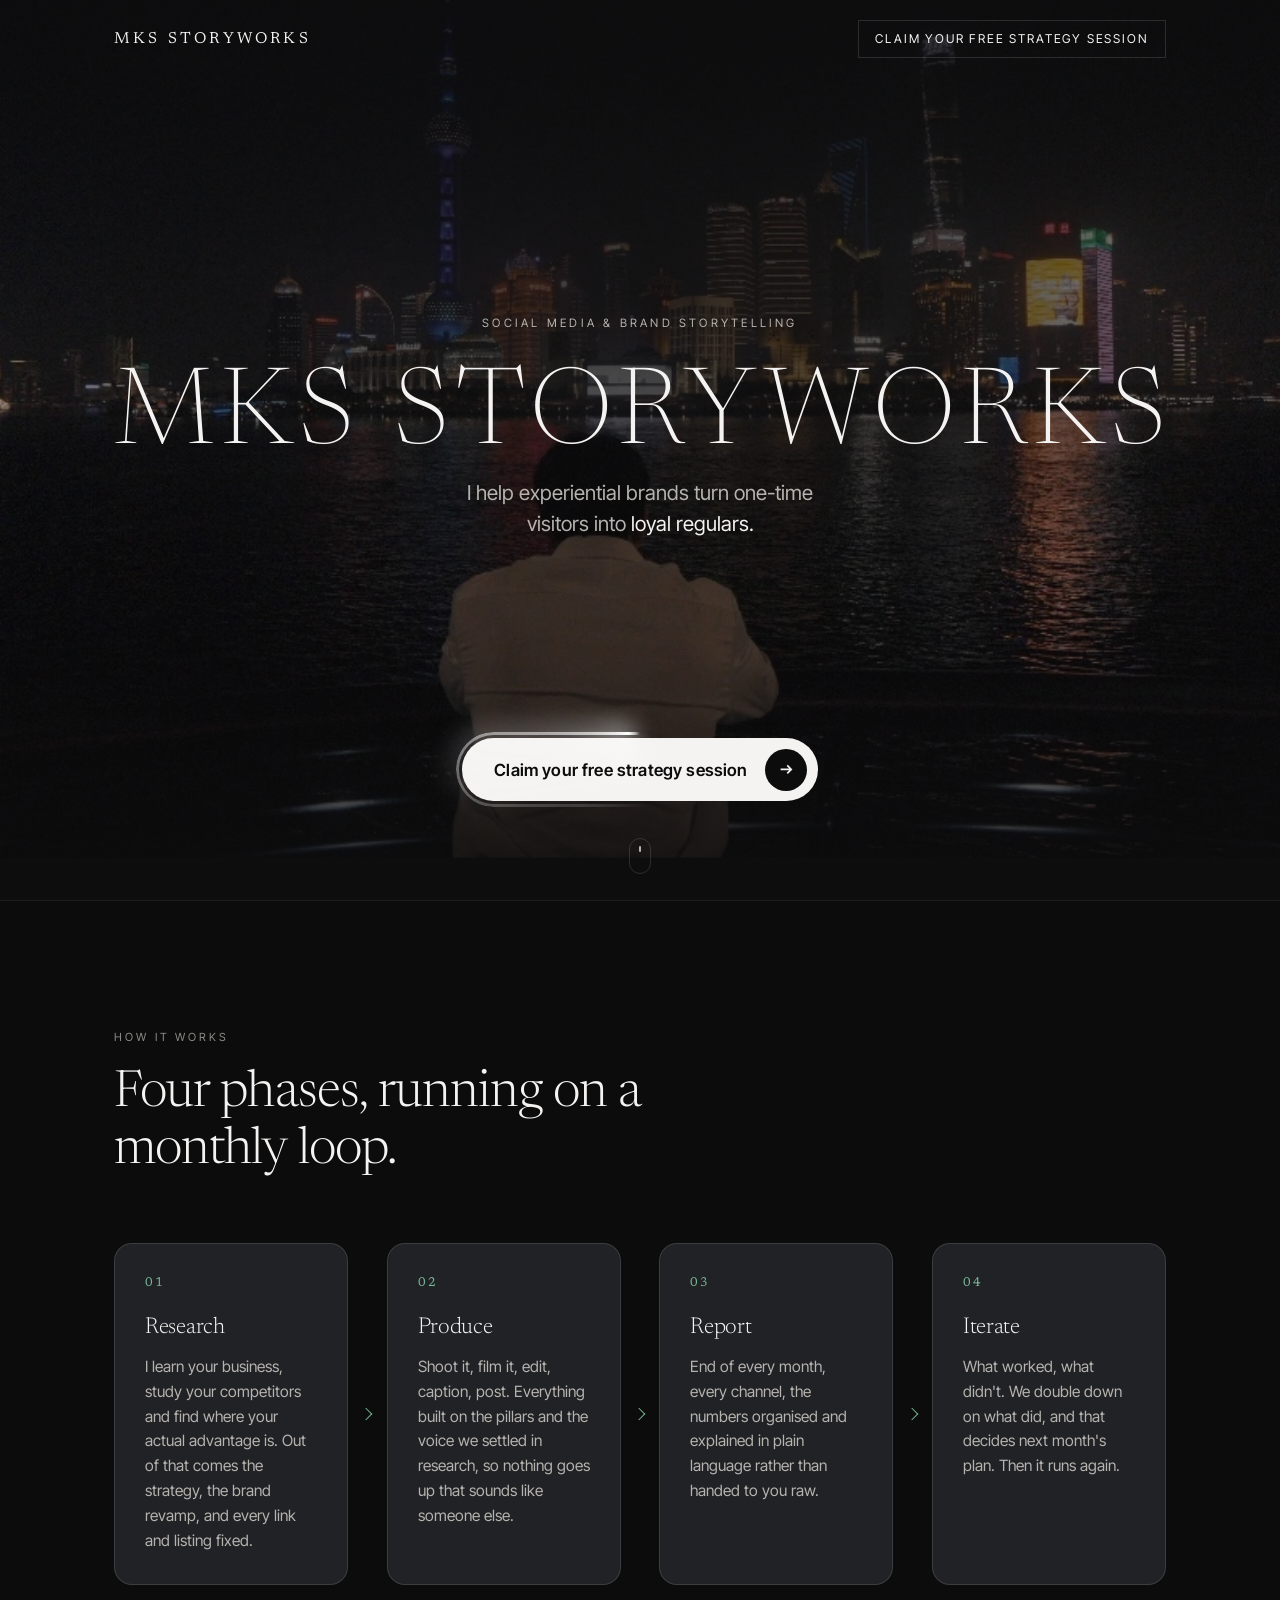
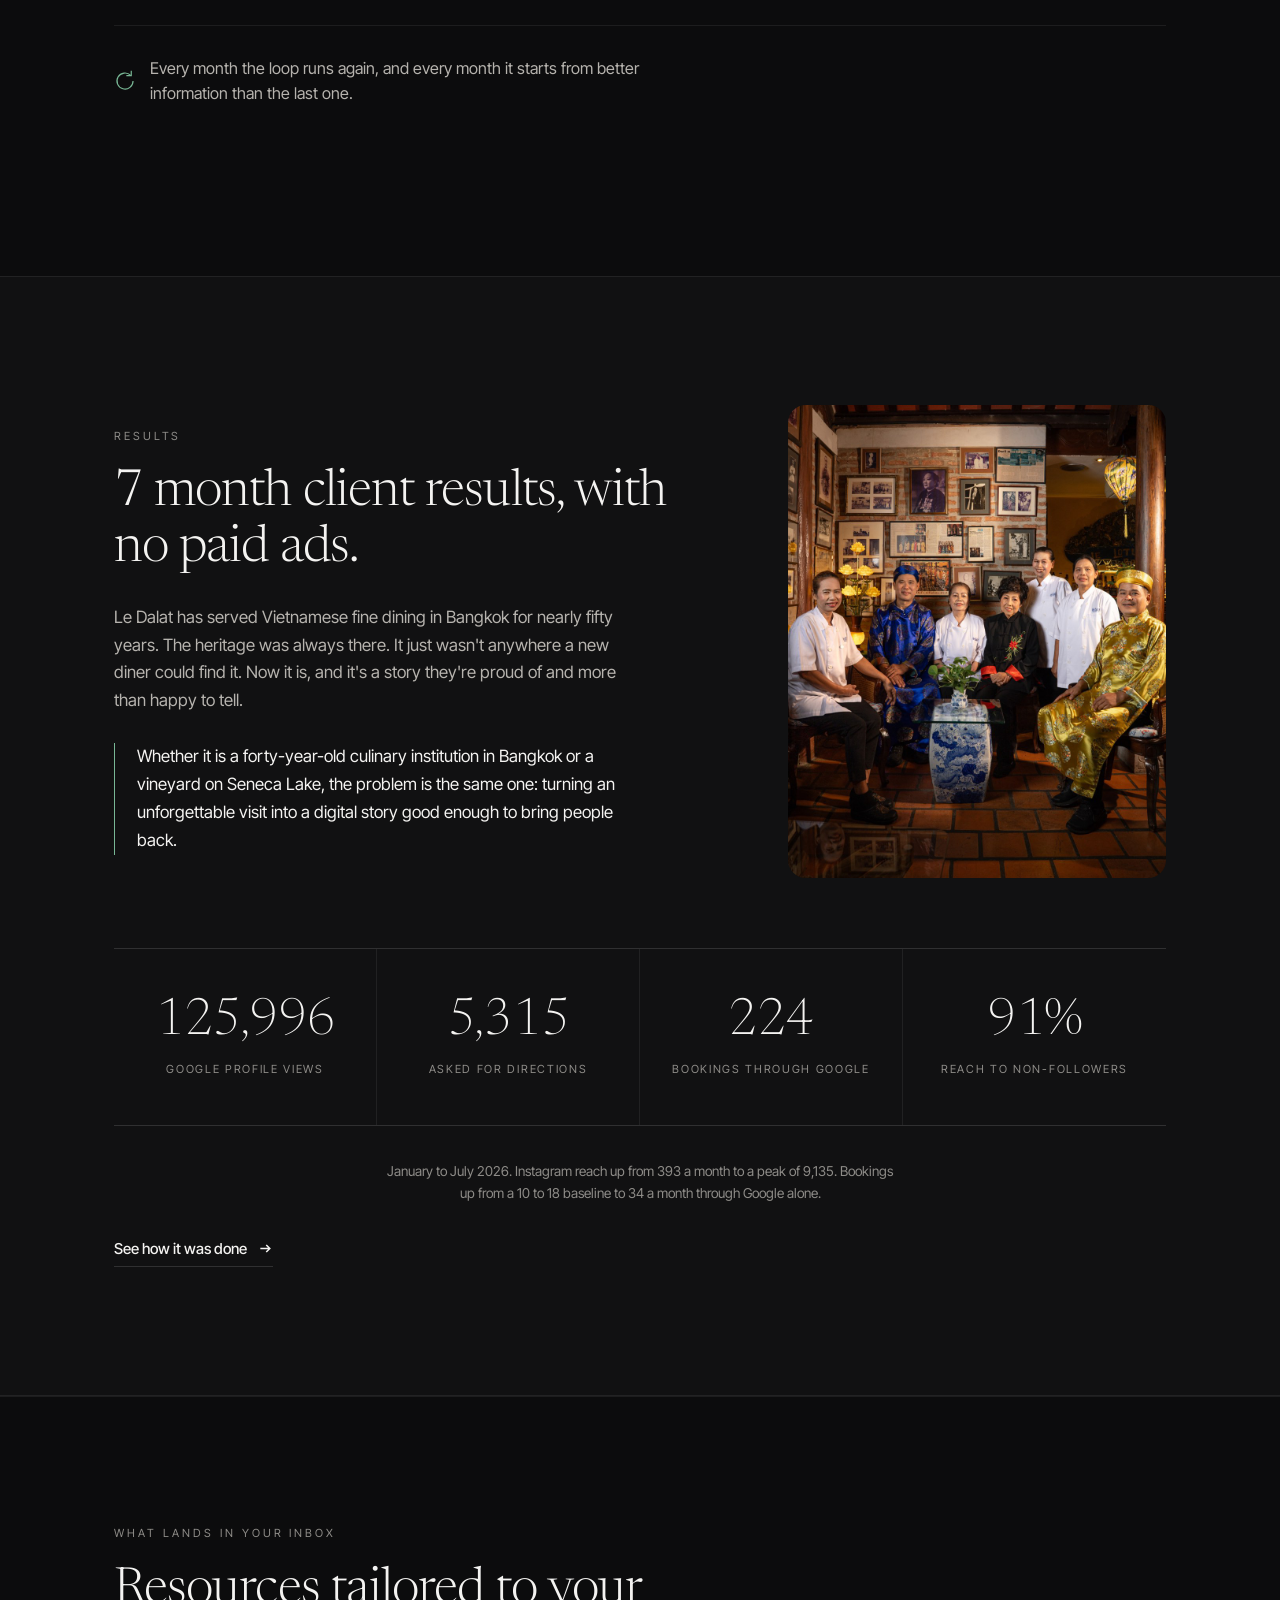
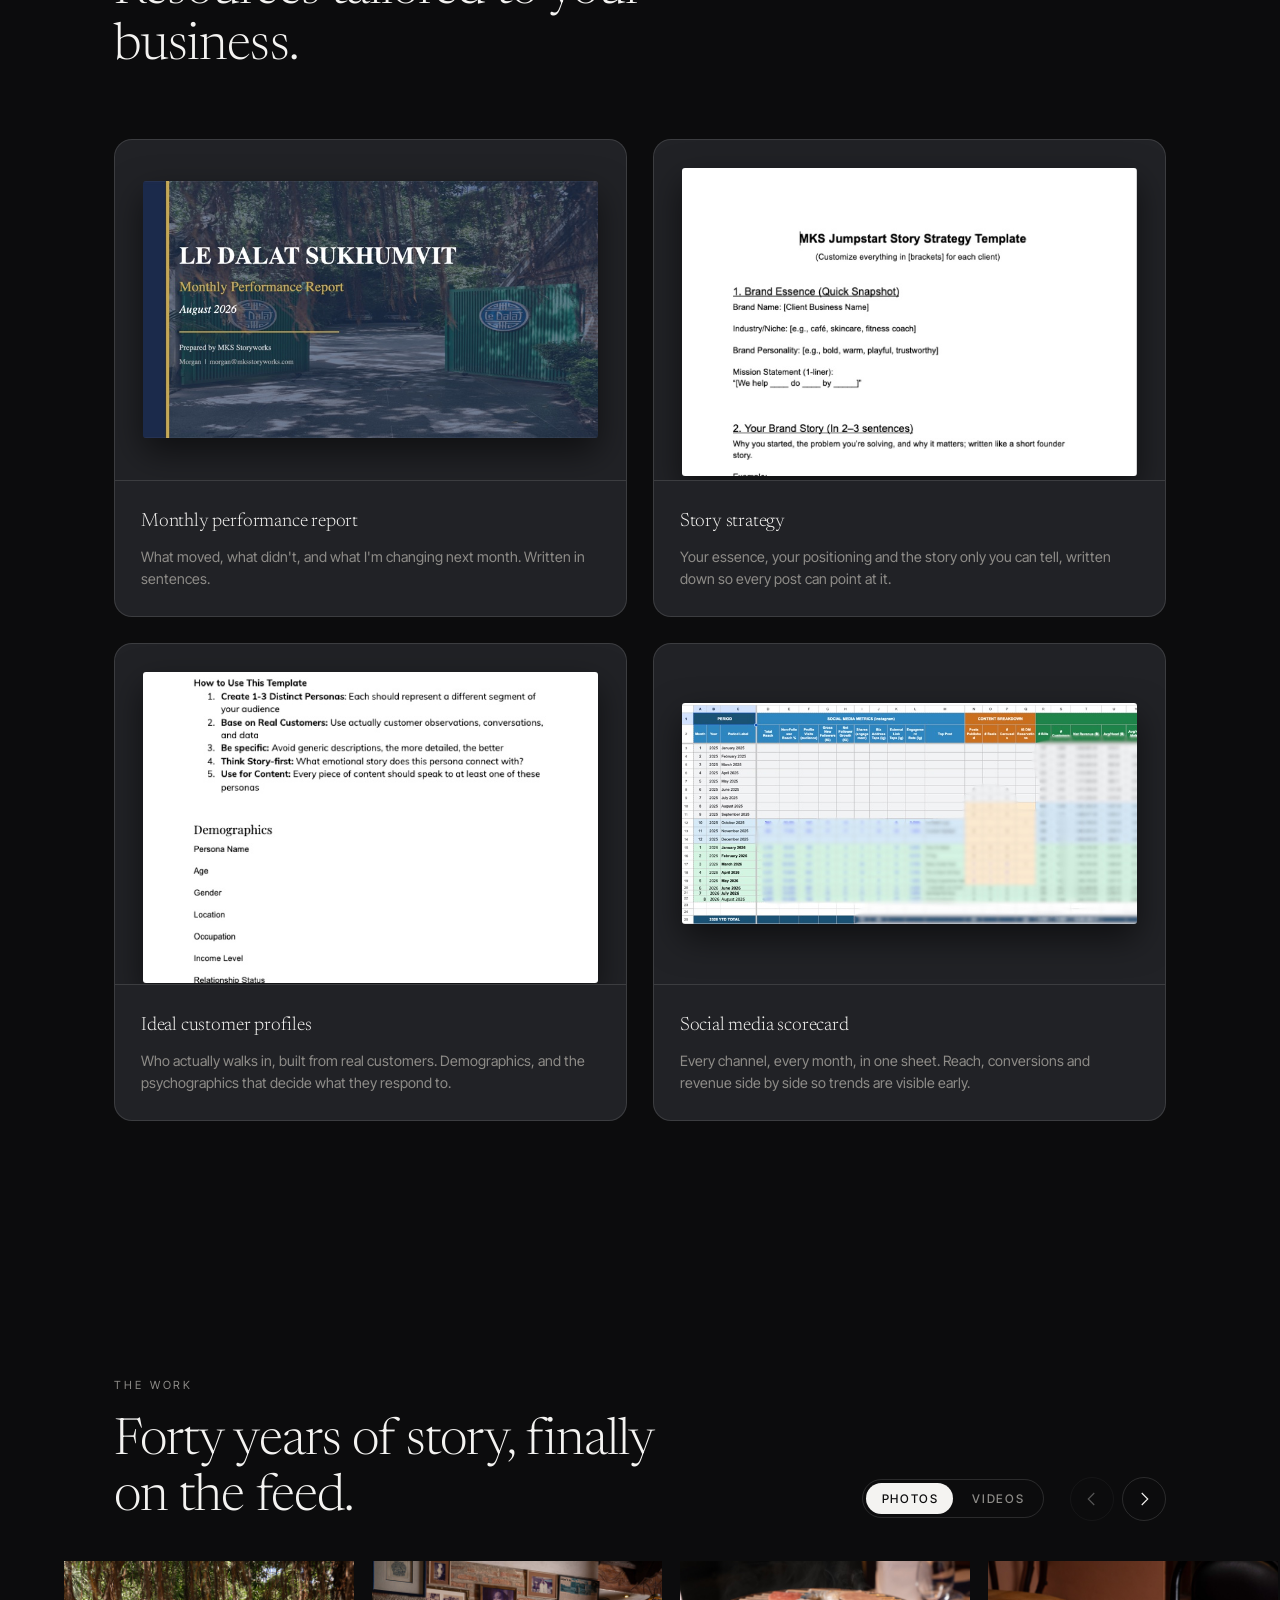
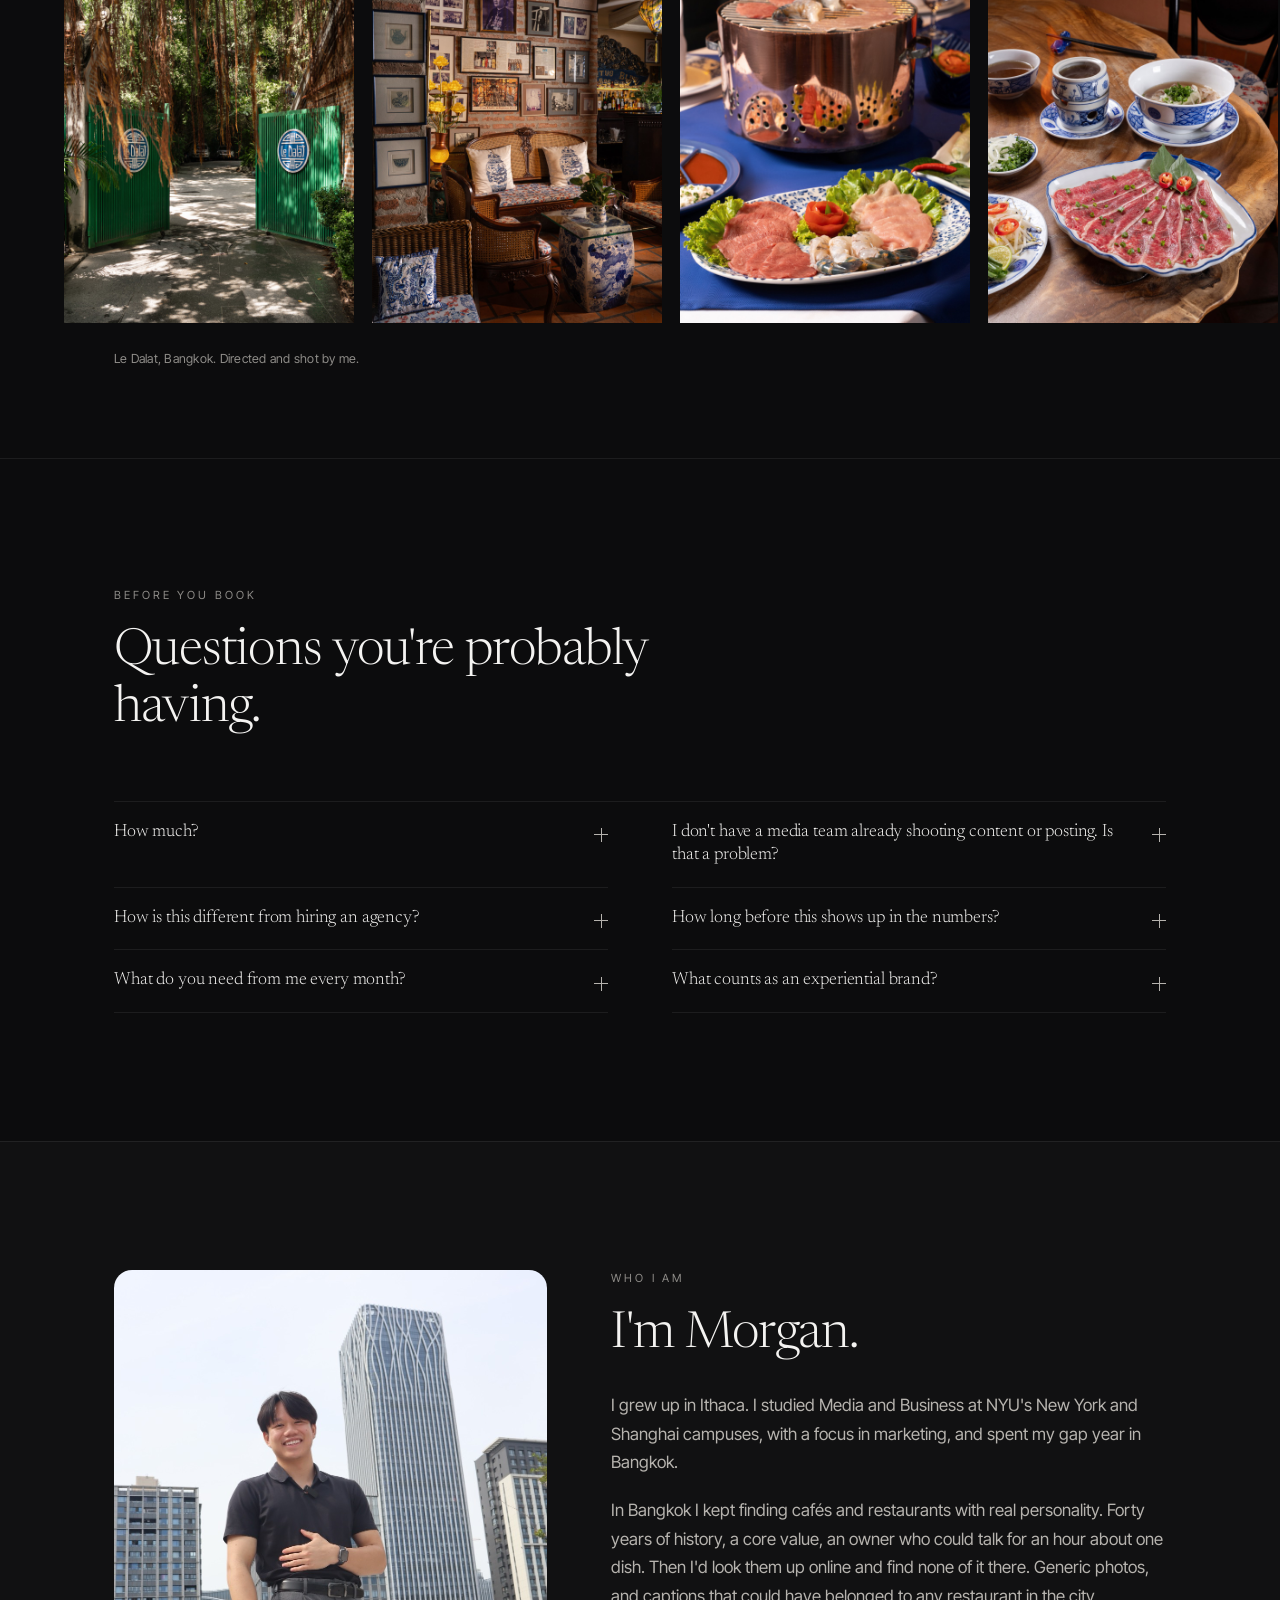
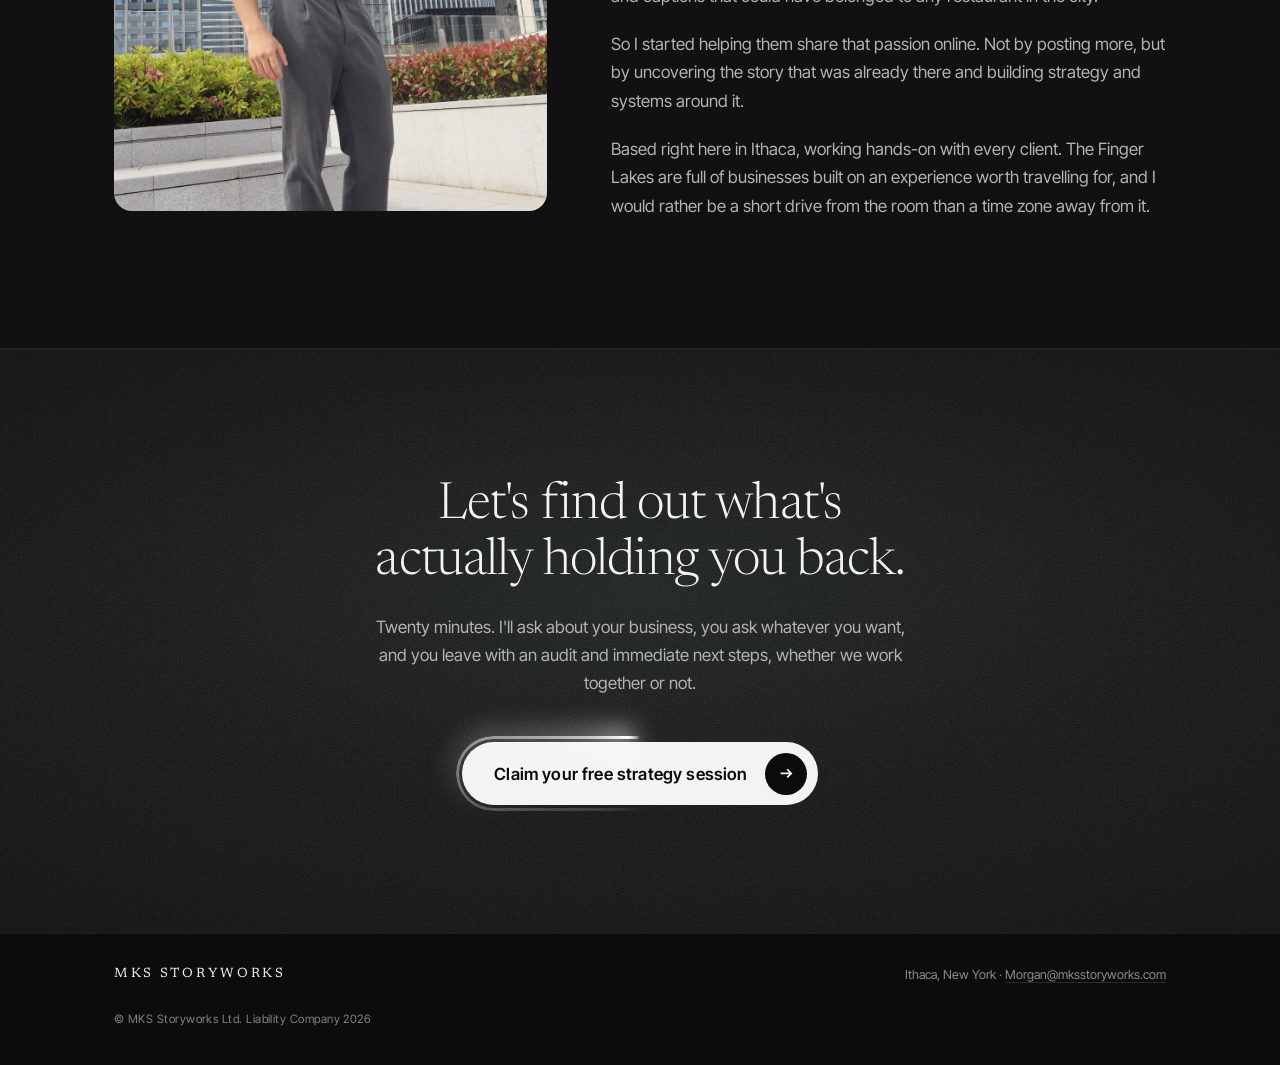
==== commit fdb42618: "Social preview tags, local positioning, and a clearer CTA - Open Graph and Twitter card tags on all " ====
--- a/index.html
+++ b/index.html
@@ -5,6 +5,20 @@
 <meta name="viewport" content="width=device-width, initial-scale=1" />
 <title>MKS Storyworks · Social media &amp; brand storytelling</title>
 <meta name="description" content="I help experiential brands turn one-time visitors into loyal regulars. Free 20-minute audit of your business." />
+<meta property="og:type" content="website" />
+<meta property="og:site_name" content="MKS Storyworks" />
+<meta property="og:title" content="MKS Storyworks | Brand Storytelling & Social Media for Experiential Brands" />
+<meta property="og:description" content="I help experiential brands turn one-time visitors into loyal regulars. Free 20-minute audit of your business." />
+<meta property="og:image" content="https://mksstoryworks.com/assets/img/og-image.jpg" />
+<meta property="og:image:width" content="1200" />
+<meta property="og:image:height" content="630" />
+<meta property="og:image:alt" content="Wagyu pho at Le Dalat, Bangkok, photographed for MKS Storyworks" />
+<meta property="og:url" content="https://mksstoryworks.com/" />
+<meta name="twitter:card" content="summary_large_image" />
+<meta name="twitter:title" content="MKS Storyworks | Brand Storytelling & Social Media for Experiential Brands" />
+<meta name="twitter:description" content="I help experiential brands turn one-time visitors into loyal regulars. Free 20-minute audit of your business." />
+<meta name="twitter:image" content="https://mksstoryworks.com/assets/img/og-image.jpg" />
+<link rel="canonical" href="https://mksstoryworks.com/" />
 <link rel="icon" type="image/png" sizes="32x32" href="assets/img/favicon-32.png" />
 <link rel="icon" type="image/png" sizes="512x512" href="assets/img/favicon-512.png" />
 <link rel="apple-touch-icon" href="assets/img/apple-touch-icon.png" />
@@ -22,7 +36,7 @@
 <header class="nav" id="nav">
   <div class="wrap nav-in">
     <a class="mark" href="/">MKS Storyworks</a>
-    <a class="nav-cta" href="vsl.html">Audit my business</a>
+    <a class="nav-cta" href="vsl.html"><span class="nav-cta-full">Claim your free strategy session</span><span class="nav-cta-compact">Free session</span></a>
   </div>
 </header>
 
@@ -61,7 +75,7 @@
 
     <div class="hero-cta">
       <a class="btn" href="vsl.html">
-        <span class="btn-label">Audit my business</span>
+        <span class="btn-label">Claim your free strategy session</span>
         <span class="btn-icon" aria-hidden="true">
           <svg viewBox="0 0 16 16" fill="none" stroke="currentColor" stroke-width="1.6"><path d="M2.5 8h10M8.8 4.2 12.6 8l-3.8 3.8"/></svg>
         </span>
@@ -131,6 +145,11 @@
           Le Dalat has served Vietnamese fine dining in Bangkok for nearly fifty years.
           The heritage was always there. It just wasn't anywhere a new diner could find it.
           Now it is, and it's a story they're proud of and more than happy to tell.
+        </p>
+        <p class="results-bridge reveal">
+          Whether it is a forty-year-old culinary institution in Bangkok or a vineyard on
+          Seneca Lake, the problem is the same one: turning an unforgettable visit into a
+          digital story good enough to bring people back.
         </p>
       </div>
       <figure class="results-photo reveal">
@@ -357,7 +376,7 @@
         <p>I grew up in Ithaca. I studied Media and Business at NYU's New York and Shanghai campuses, with a focus in marketing, and spent my gap year in Bangkok.</p>
         <p>In Bangkok I kept finding cafés and restaurants with real personality. Forty years of history, a core value, an owner who could talk for an hour about one dish. Then I'd look them up online and find none of it there. Generic photos, and captions that could have belonged to any restaurant in the city.</p>
         <p>So I started helping them share that passion online. Not by posting more, but by uncovering the story that was already there and building strategy and systems around it.</p>
-        <p>Based in Ithaca, New York. Clients wherever they are.</p>
+        <p>Based right here in Ithaca, working hands-on with every client. The Finger Lakes are full of businesses built on an experience worth travelling for, and I would rather be a short drive from the room than a time zone away from it.</p>
       </div>
     </div>
   </div>
@@ -369,7 +388,7 @@
     <h2 class="h2 end-h reveal">Let's find out what's actually holding you back.</h2>
     <p class="end-p reveal">Twenty minutes. I'll ask about your business, you ask whatever you want, and you leave with an audit and immediate next steps, whether we work together or not.</p>
     <div class="reveal"><a class="btn" href="vsl.html">
-        <span class="btn-label">Audit my business</span>
+        <span class="btn-label">Claim your free strategy session</span>
         <span class="btn-icon" aria-hidden="true">
           <svg viewBox="0 0 16 16" fill="none" stroke="currentColor" stroke-width="1.6"><path d="M2.5 8h10M8.8 4.2 12.6 8l-3.8 3.8"/></svg>
         </span>
--- a/styles.css
+++ b/styles.css
@@ -1015,3 +1015,23 @@
 
 /* the copyright line was the one text colour under AA */
 .legal{ color:#84827e; }
+
+/* The line that carries the Bangkok case study across to brands closer to
+   home. Set apart from the narrative above it without becoming a pull quote. */
+.results-bridge{
+  margin:clamp(20px,2.4vw,28px) 0 0;
+  padding-left:clamp(16px,1.8vw,22px);
+  border-left:1px solid var(--accent);
+  max-width:52ch;
+  color:var(--paper);
+  font-size:clamp(.96rem,.92rem + .2vw,1.06rem); line-height:1.65;
+}
+
+/* "Claim your free strategy session" wraps to two lines in the nav on a
+   phone and crowds the wordmark. The hero button carries the full promise;
+   the nav only needs to name the thing. */
+.nav-cta-compact{ display:none; }
+@media (max-width:680px){
+  .nav-cta-full{ display:none; }
+  .nav-cta-compact{ display:inline; }
+}
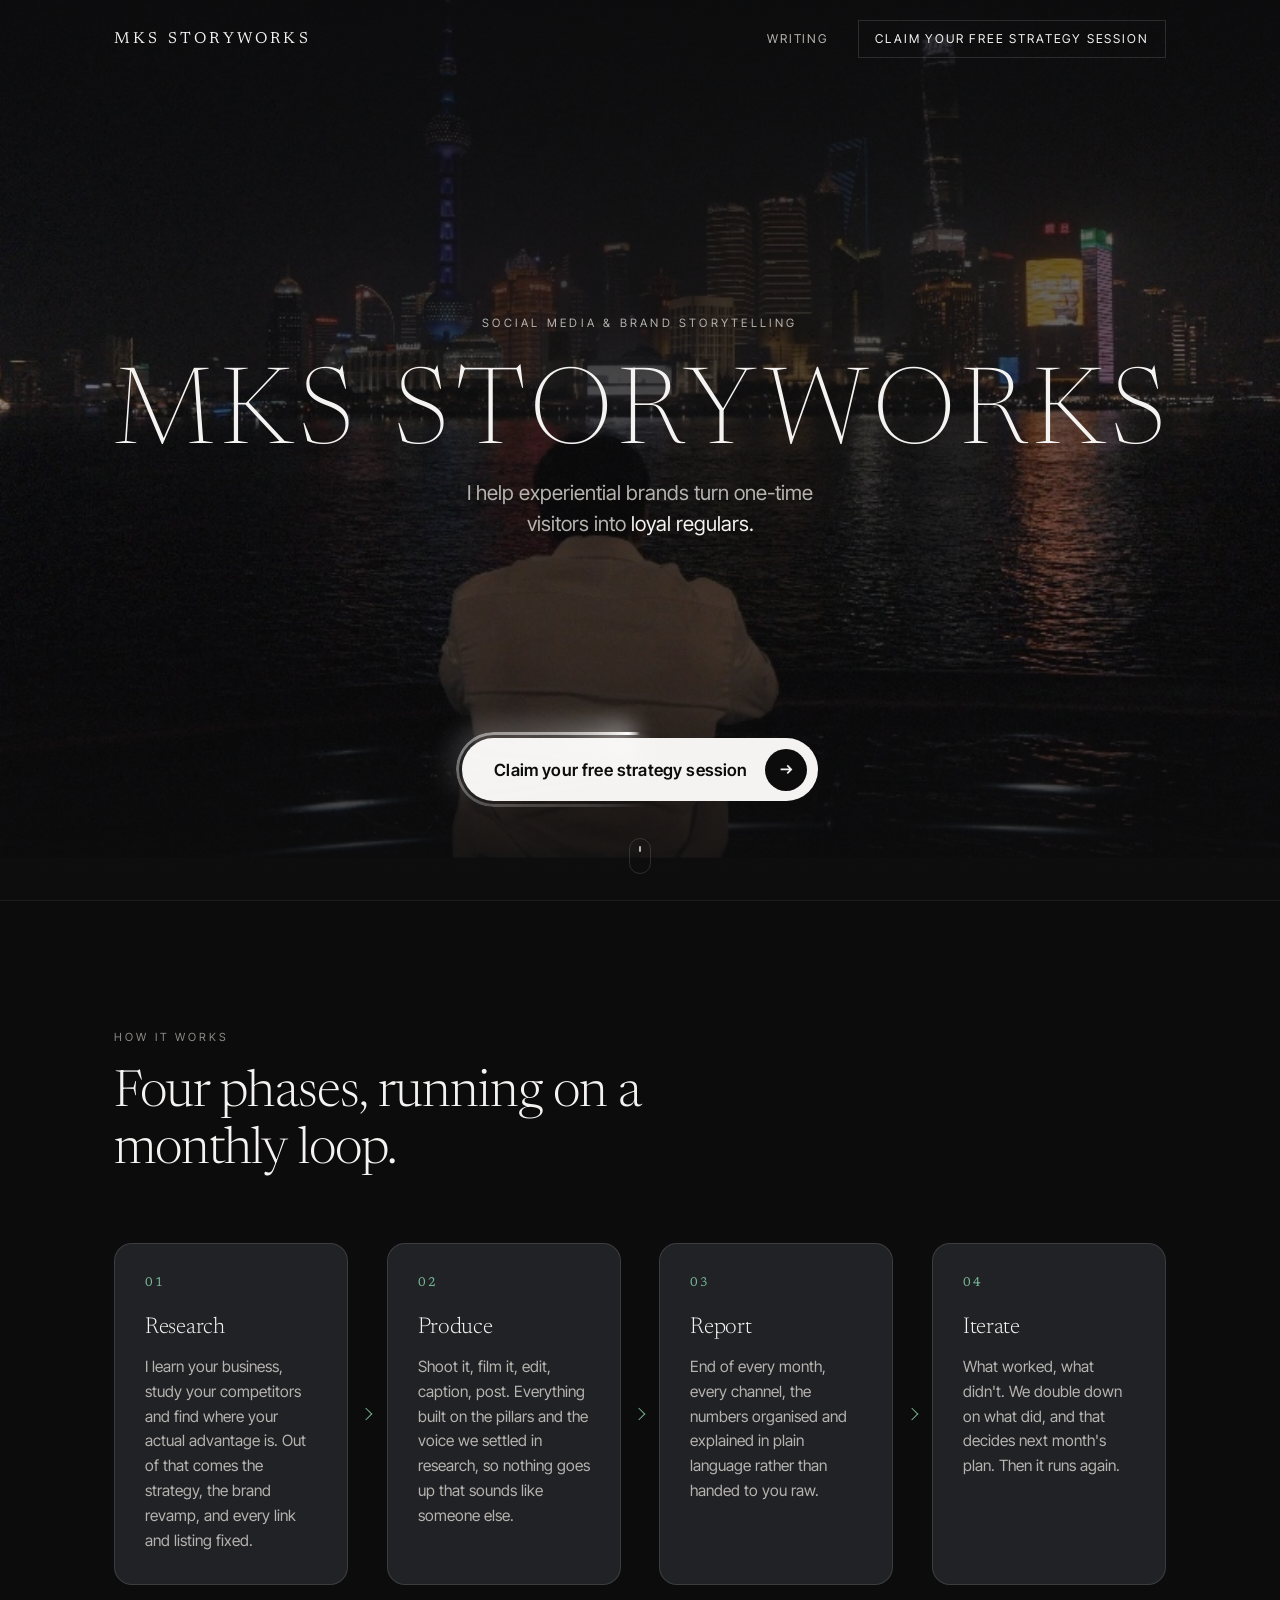
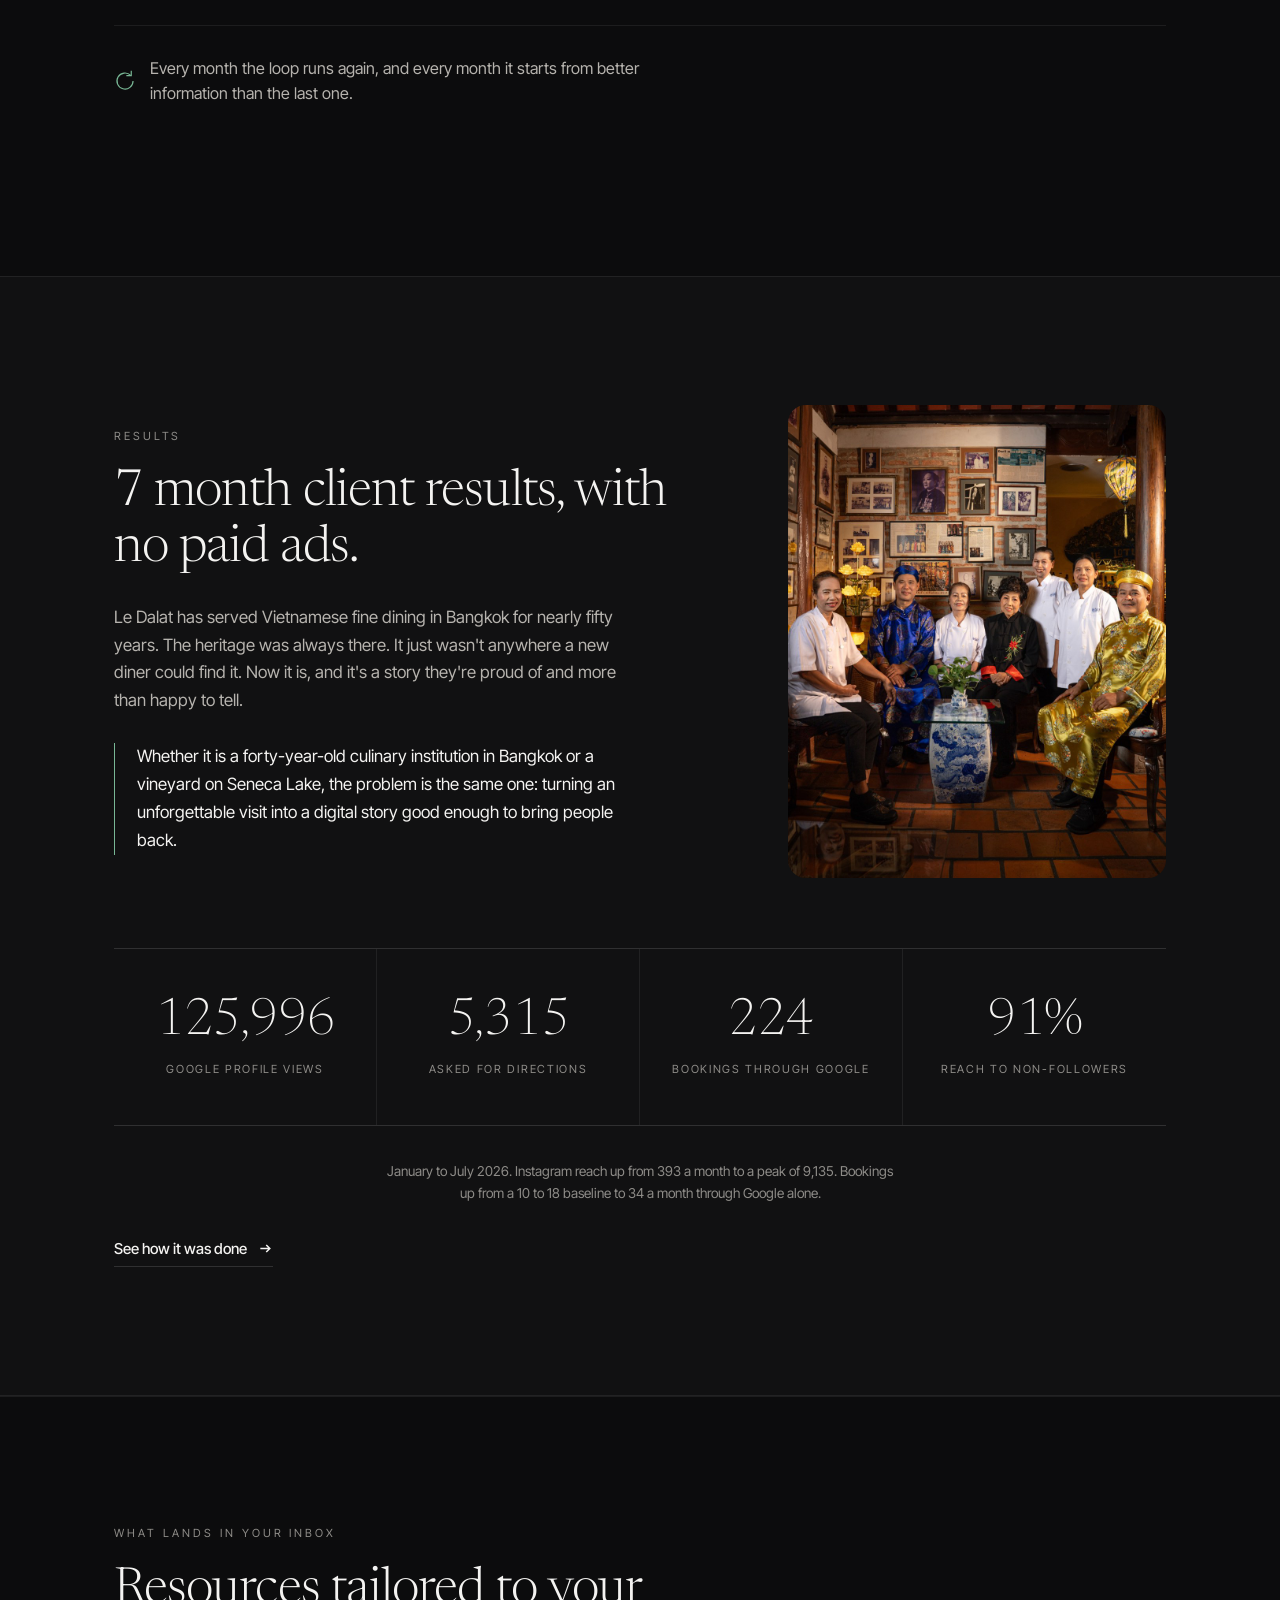
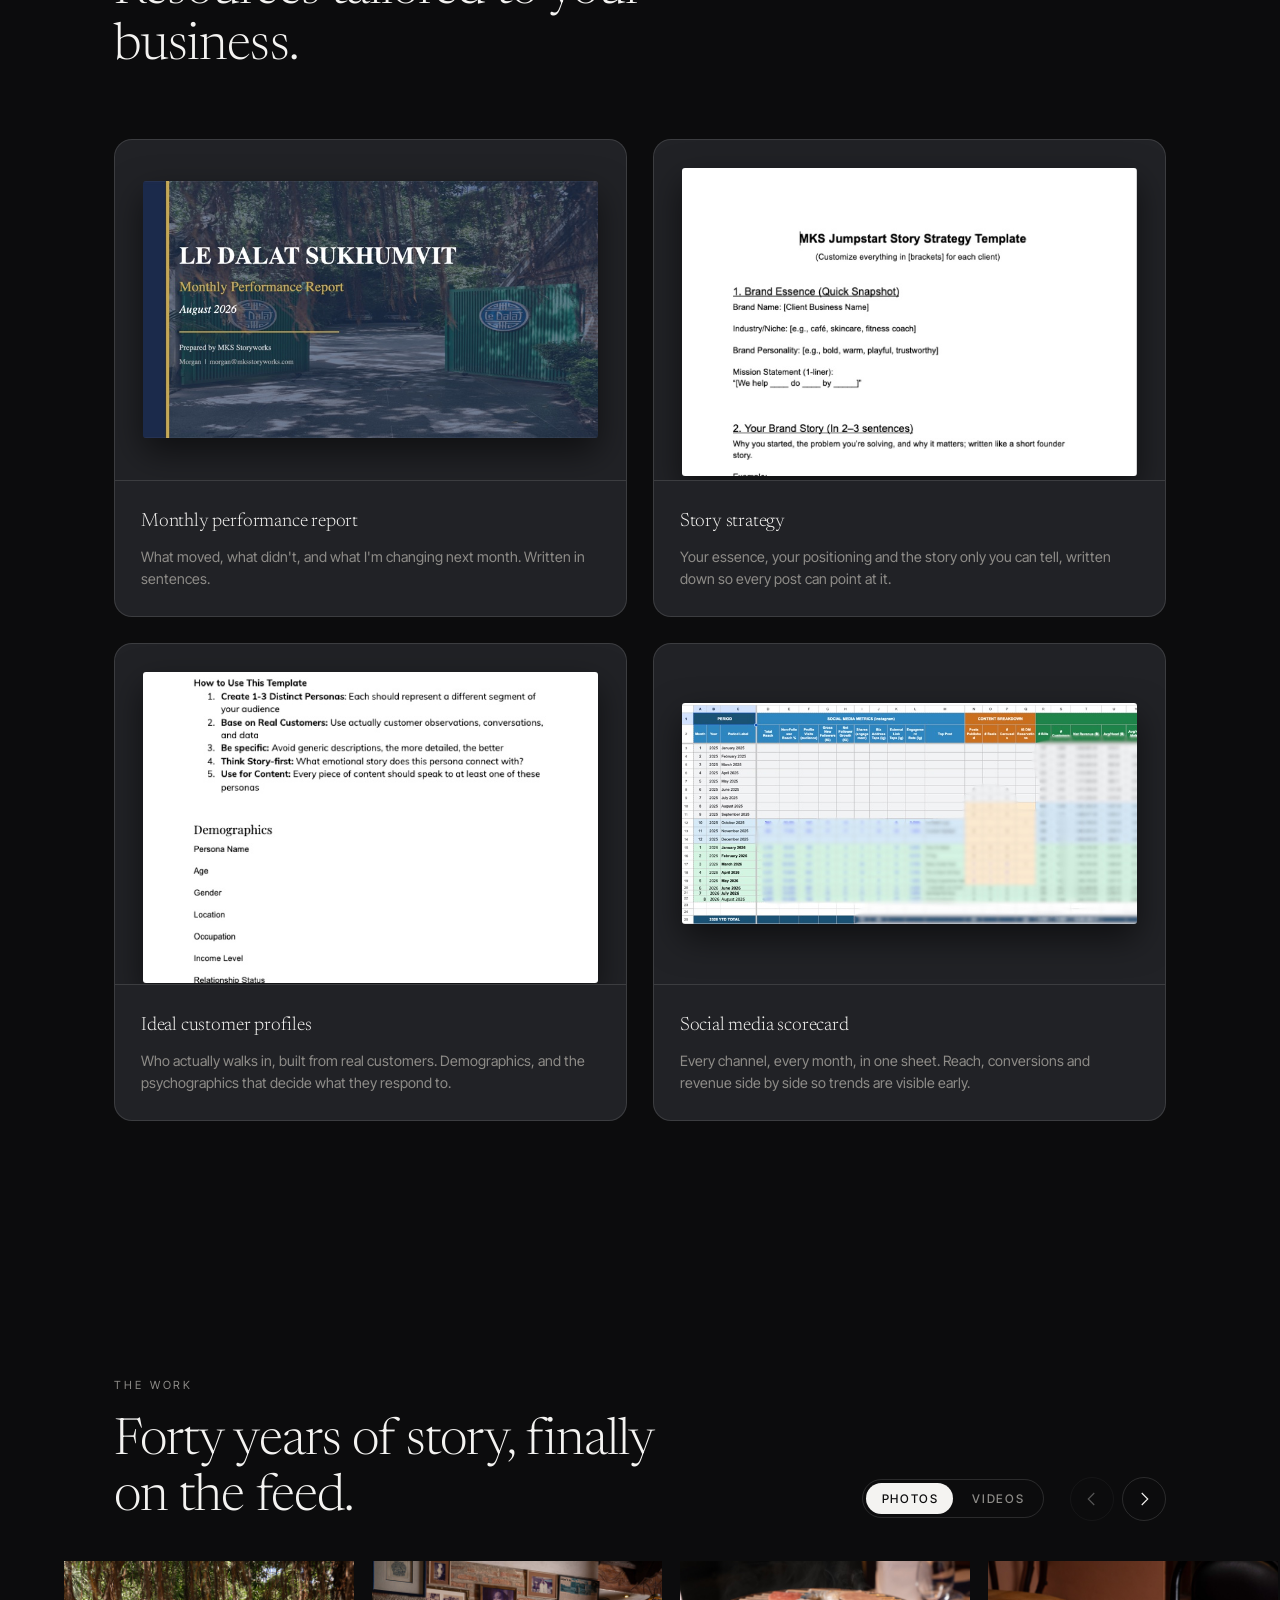
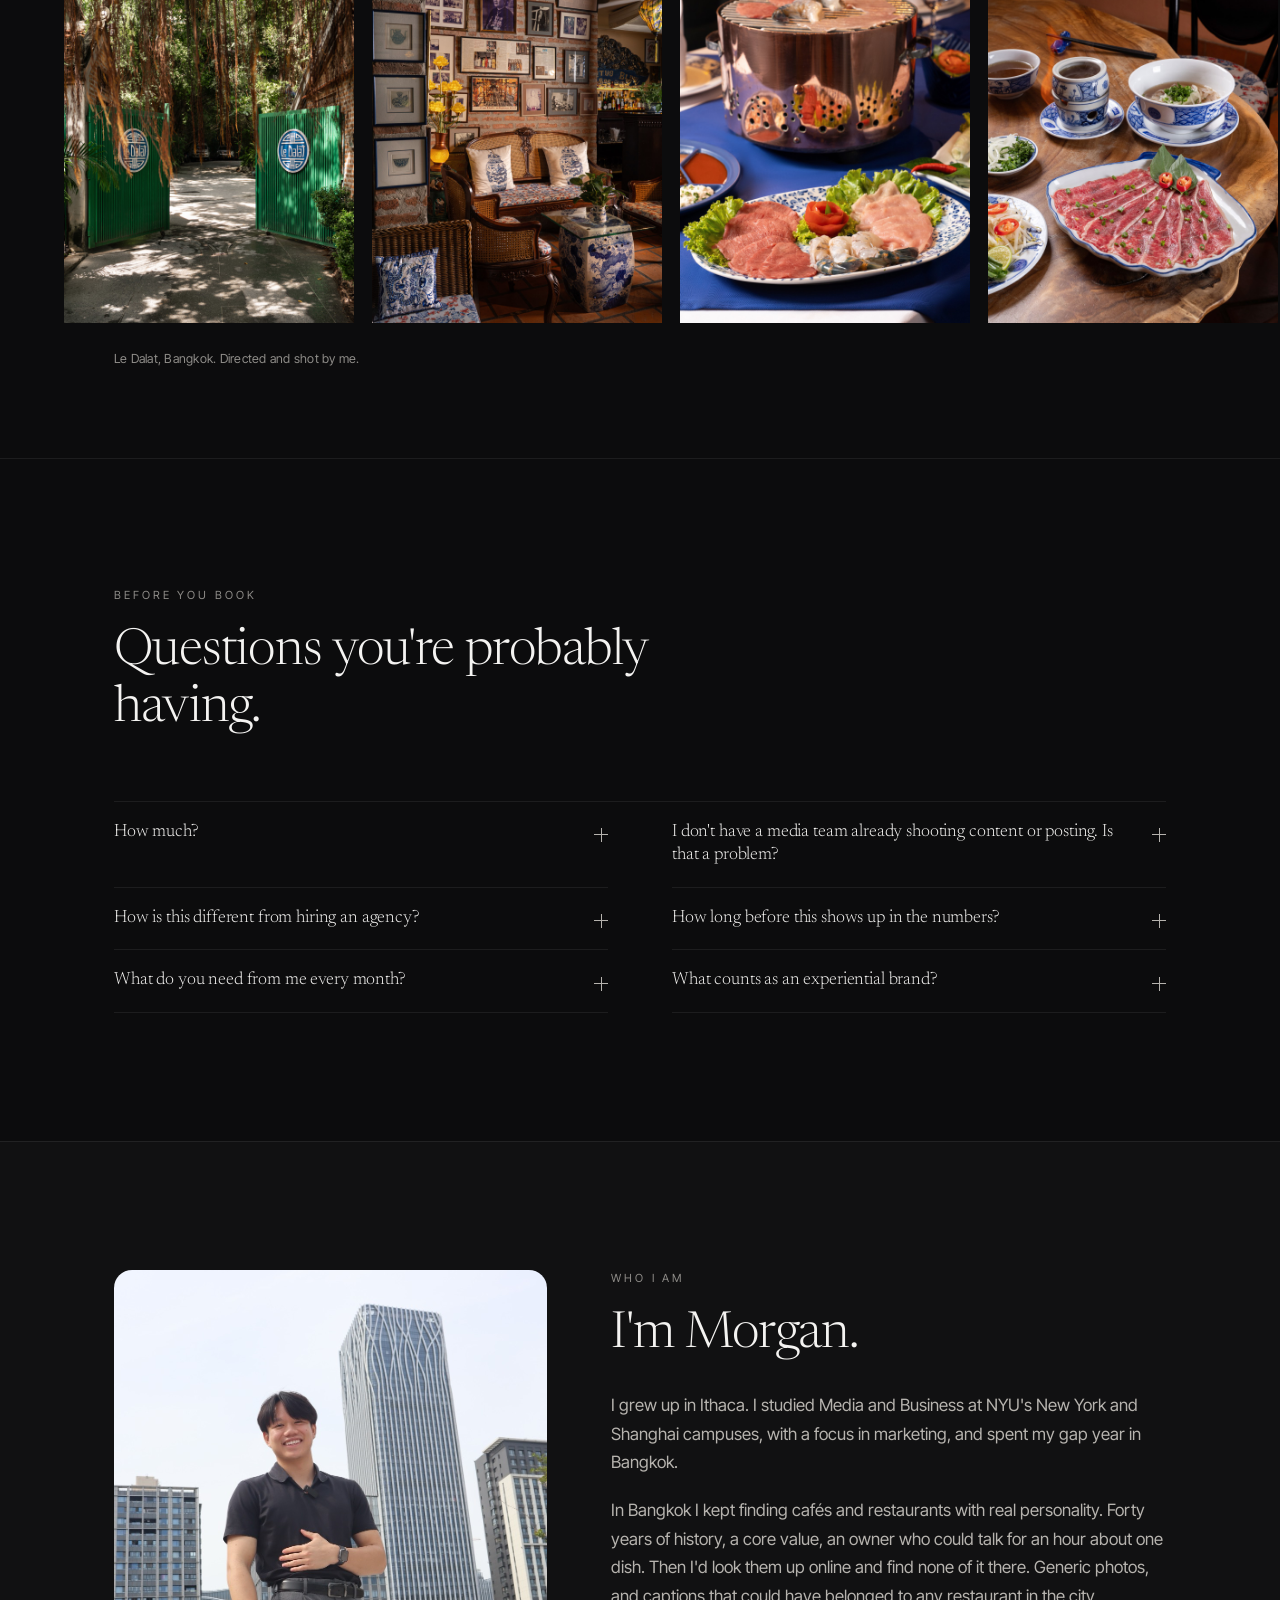
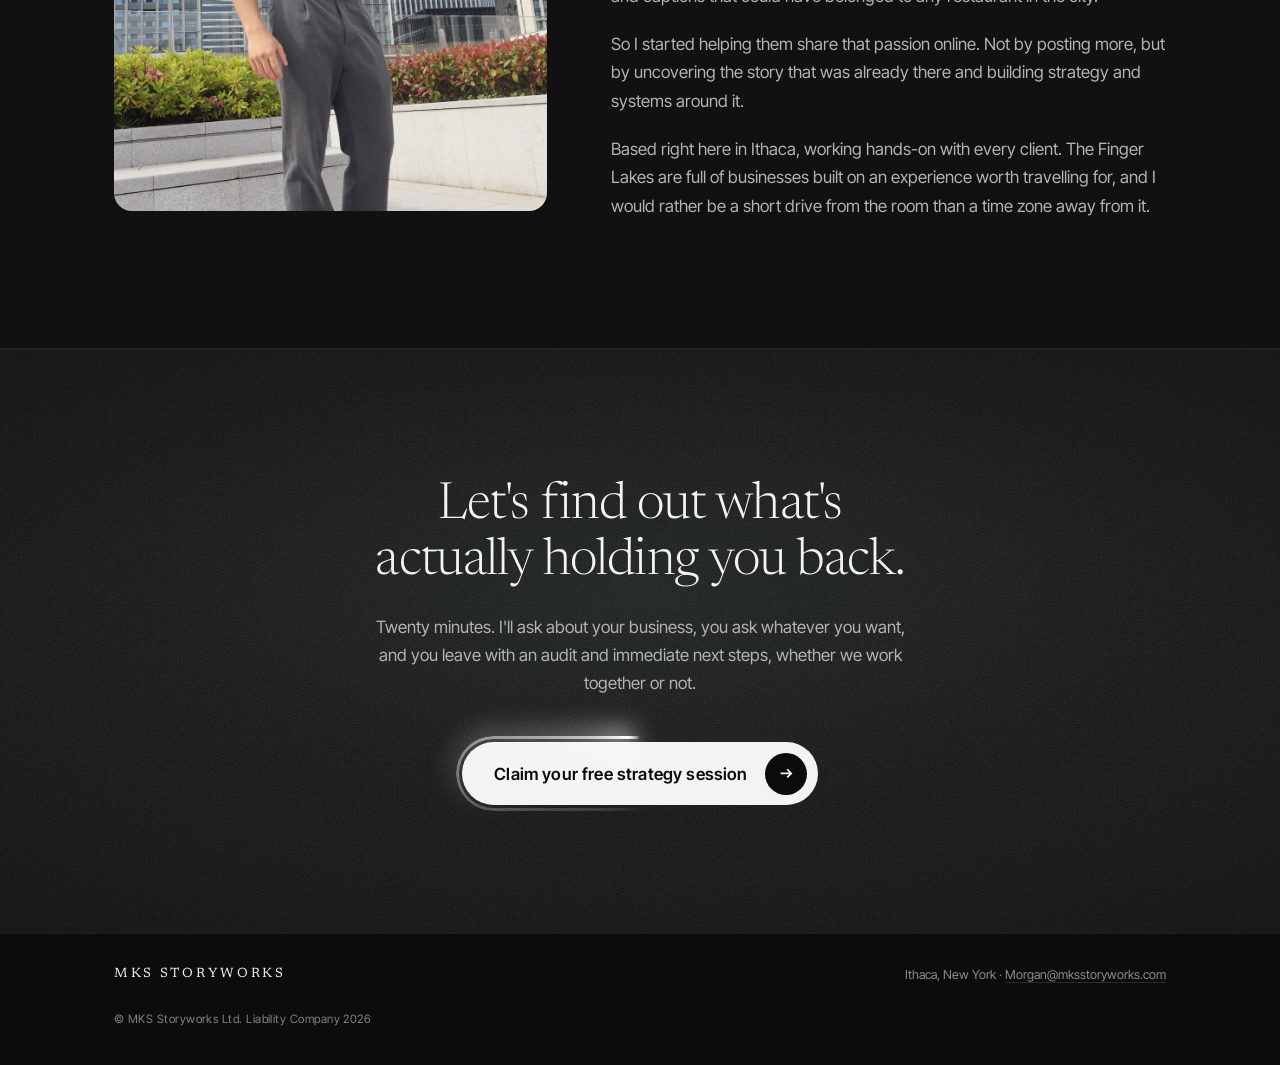
==== commit 034446b5: "Add The Storystack page and a Writing link in the nav A listing of the five Substack posts, newest f" ====
--- a/index.html
+++ b/index.html
@@ -36,7 +36,10 @@
 <header class="nav" id="nav">
   <div class="wrap nav-in">
     <a class="mark" href="/">MKS Storyworks</a>
-    <a class="nav-cta" href="vsl.html"><span class="nav-cta-full">Claim your free strategy session</span><span class="nav-cta-compact">Free session</span></a>
+    <nav class="nav-right">
+      <a class="nav-link" href="blog.html">Writing</a>
+      <a class="nav-cta" href="vsl.html"><span class="nav-cta-full">Claim your free strategy session</span><span class="nav-cta-compact">Free session</span></a>
+    </nav>
   </div>
 </header>
 
--- a/styles.css
+++ b/styles.css
@@ -1035,3 +1035,76 @@
   .nav-cta-full{ display:none; }
   .nav-cta-compact{ display:inline; }
 }
+
+/* a single hard number inside a prose block */
+.case-figure{ margin-top:1.3em; color:var(--paper); }
+.case-figure b{ font-weight:600; }
+
+/* =========================================================================
+   The Storystack. Posts live on Substack; this is the shop window for them,
+   built from the same parts as the case study so it does not read as a
+   bolted-on blog.
+   ========================================================================= */
+.page-blog{ background:var(--ink); }
+.blog-head{ padding:clamp(104px,14vh,150px) 0 clamp(10px,1.4vw,18px); }
+
+/* nav gains a second item on this page */
+.nav-right{ display:flex; align-items:center; gap:clamp(16px,2.4vw,30px); }
+.nav-link{
+  color:var(--dim); text-decoration:none;
+  font-size:.76rem; letter-spacing:.15em; text-transform:uppercase;
+  transition:color .25s ease;
+}
+.nav-link:hover{ color:var(--paper); }
+
+.posts{ padding-top:clamp(34px,4.4vw,56px); }
+.post-list{ list-style:none; margin:0; padding:0; border-top:1px solid var(--line-2); }
+.post{ border-bottom:1px solid var(--line-2); }
+
+.post-link{
+  display:grid; grid-template-columns:minmax(0,.42fr) minmax(0,1fr);
+  gap:clamp(20px,3.4vw,48px); align-items:center;
+  padding-block:clamp(22px,3vw,34px);
+  text-decoration:none; color:inherit;
+}
+.post-shot{
+  aspect-ratio:16/9; overflow:hidden; border-radius:12px; background:var(--ink-2);
+}
+.post-shot img{
+  width:100%; height:100%; object-fit:cover;
+  filter:saturate(.9);
+  transition:transform .6s cubic-bezier(.22,.61,.36,1), filter .4s ease;
+}
+.post-link:hover .post-shot img{ transform:scale(1.04); filter:saturate(1.05); }
+
+.post-date{
+  display:block; margin-bottom:.9em;
+  font-size:.68rem; letter-spacing:.2em; text-transform:uppercase; color:var(--mute);
+}
+.post-title{
+  margin:0 0 .5em; font-family:var(--f-display); font-weight:300;
+  font-size:clamp(1.2rem,1.05rem + .72vw,1.75rem); line-height:1.18;
+  letter-spacing:-.015em; max-width:26ch;
+  transition:color .25s ease;
+}
+.post-link:hover .post-title{ color:var(--accent); }
+.post-dek{
+  margin:0 0 1.1em; color:var(--dim); max-width:52ch;
+  font-size:clamp(.93rem,.9rem + .18vw,1.01rem); line-height:1.6;
+}
+.post-more{
+  display:inline-flex; align-items:center; gap:.5em;
+  font-size:.78rem; letter-spacing:.14em; text-transform:uppercase; color:var(--mute);
+  transition:color .25s ease, gap .25s ease;
+}
+.post-more::after{ content:"\2192"; font-size:.95rem; letter-spacing:0; }
+.post-link:hover .post-more{ color:var(--paper); gap:.85em; }
+
+@media (max-width:760px){
+  .post-link{ grid-template-columns:1fr; gap:clamp(14px,2.6vw,20px); }
+  .post-title{ max-width:100%; }
+  .nav-right{ gap:14px; }
+}
+@media (max-width:520px){
+  .nav-link{ display:none; }   /* the page is one tap from the footer anyway */
+}
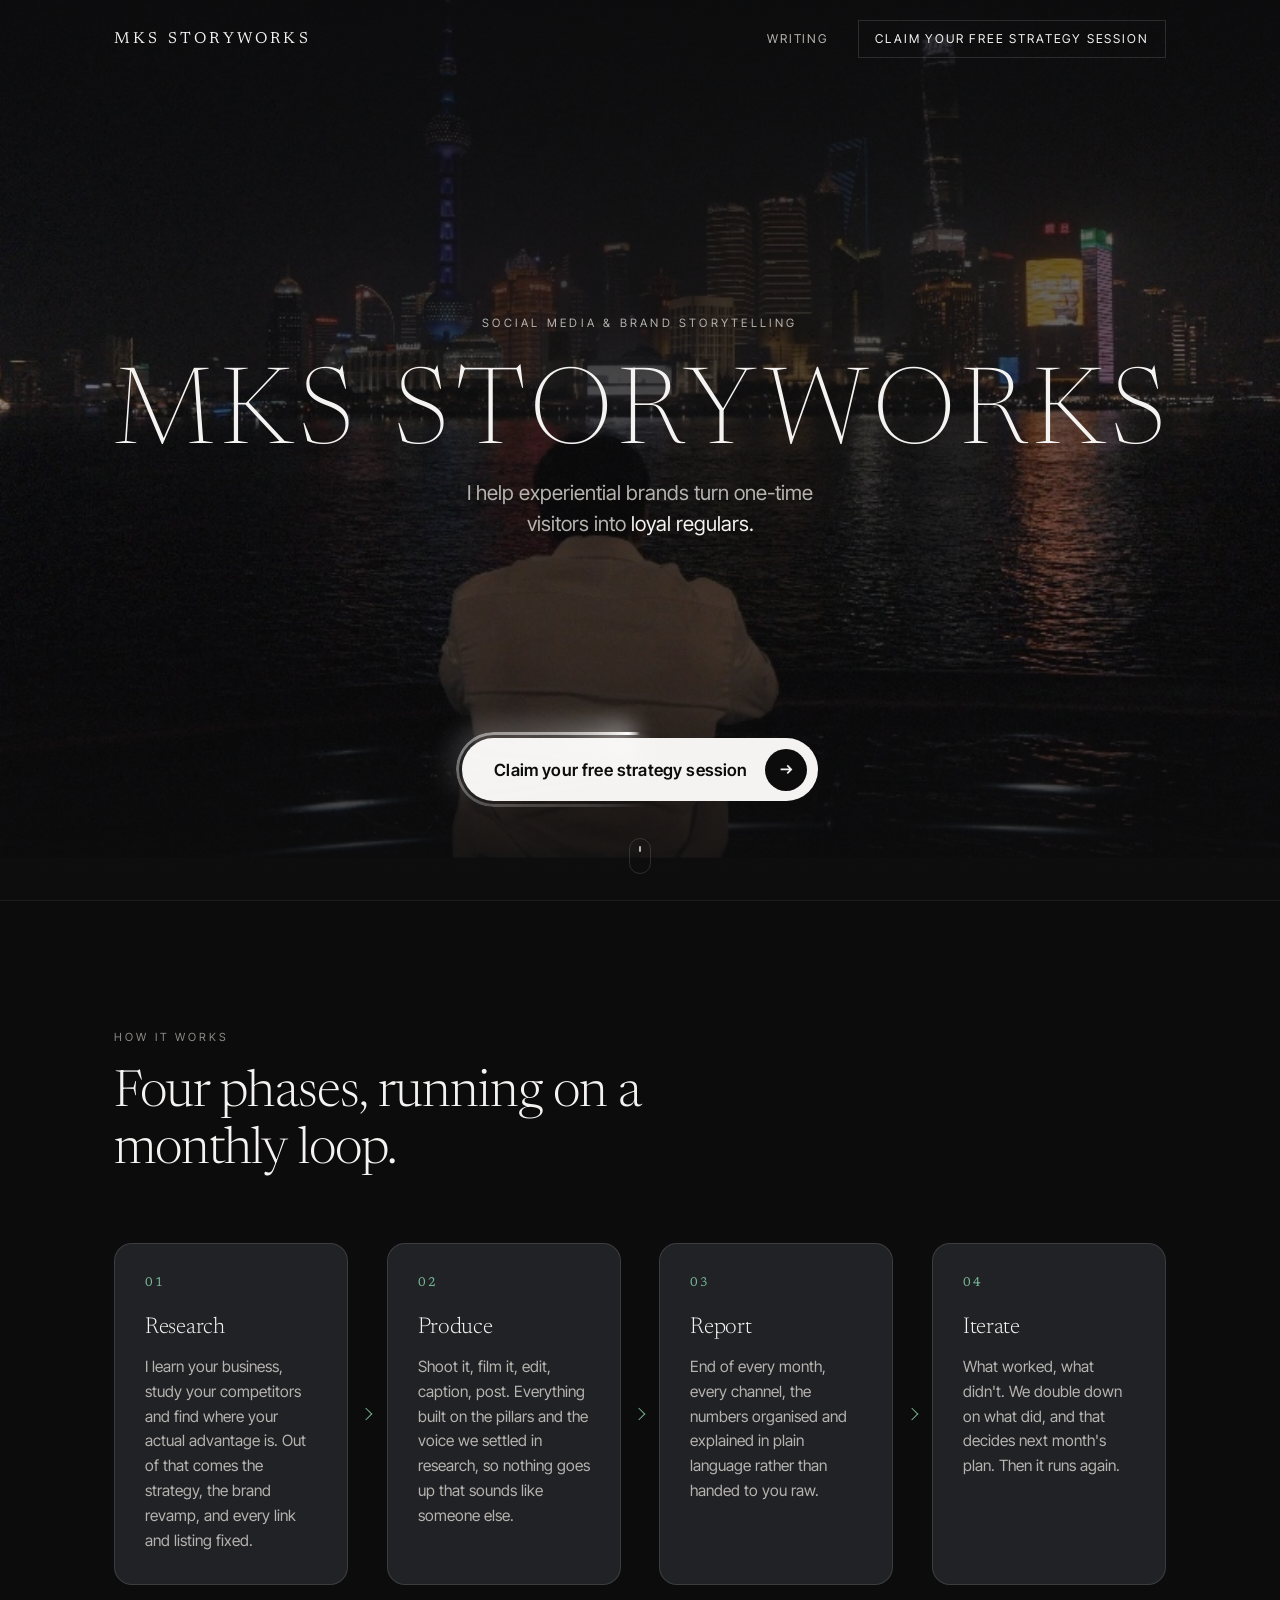
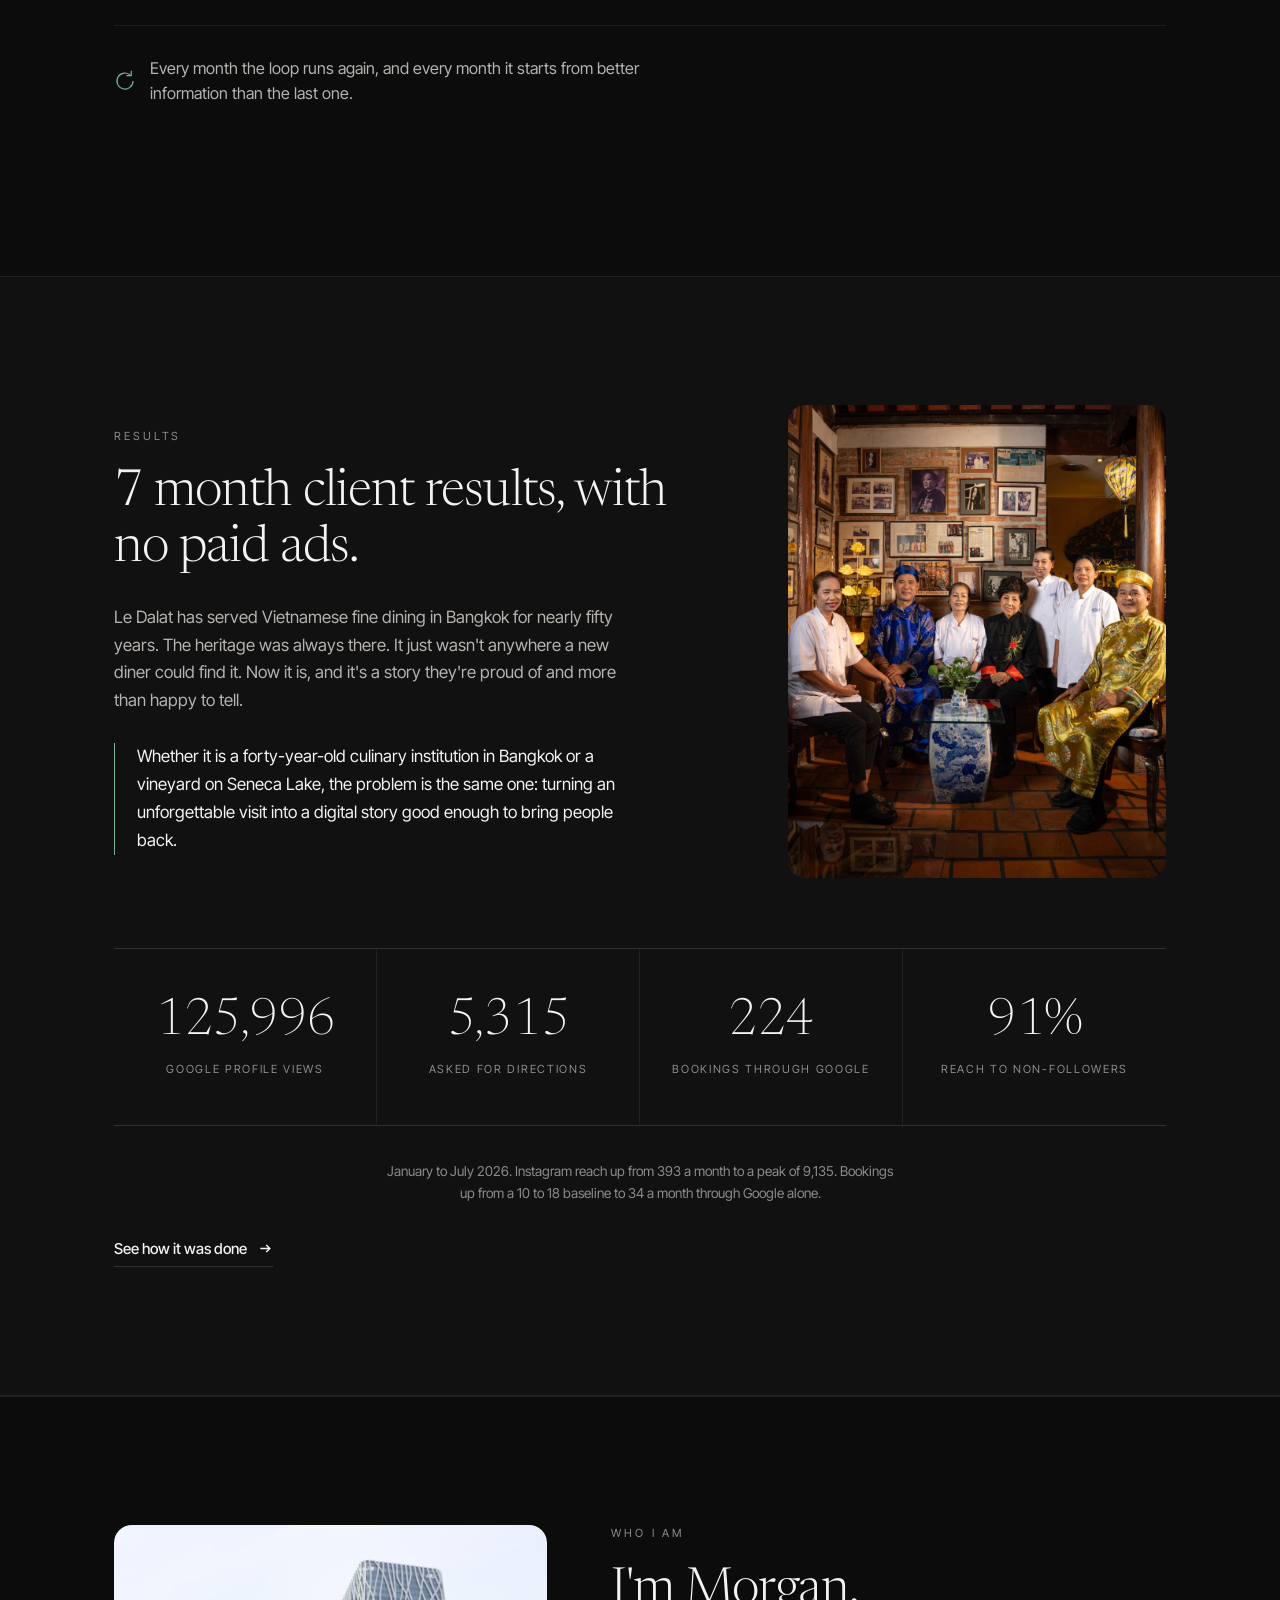
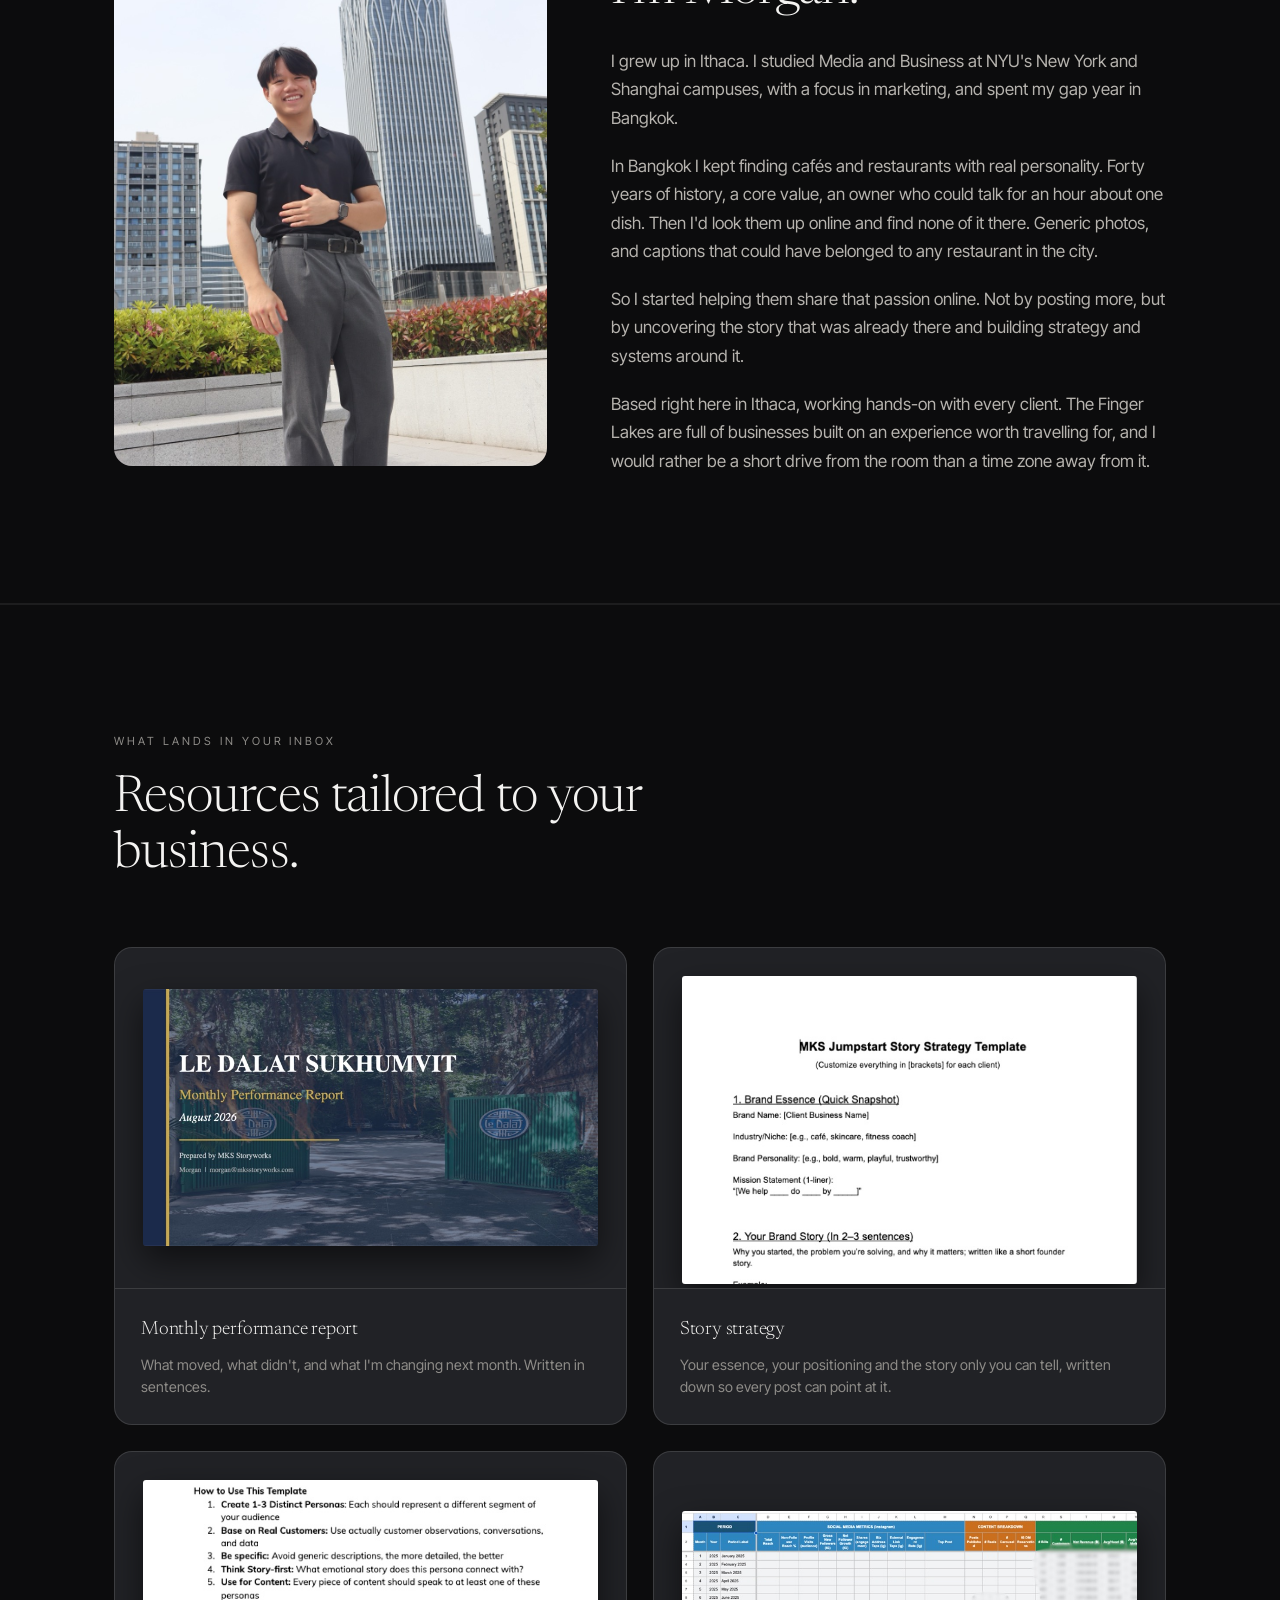
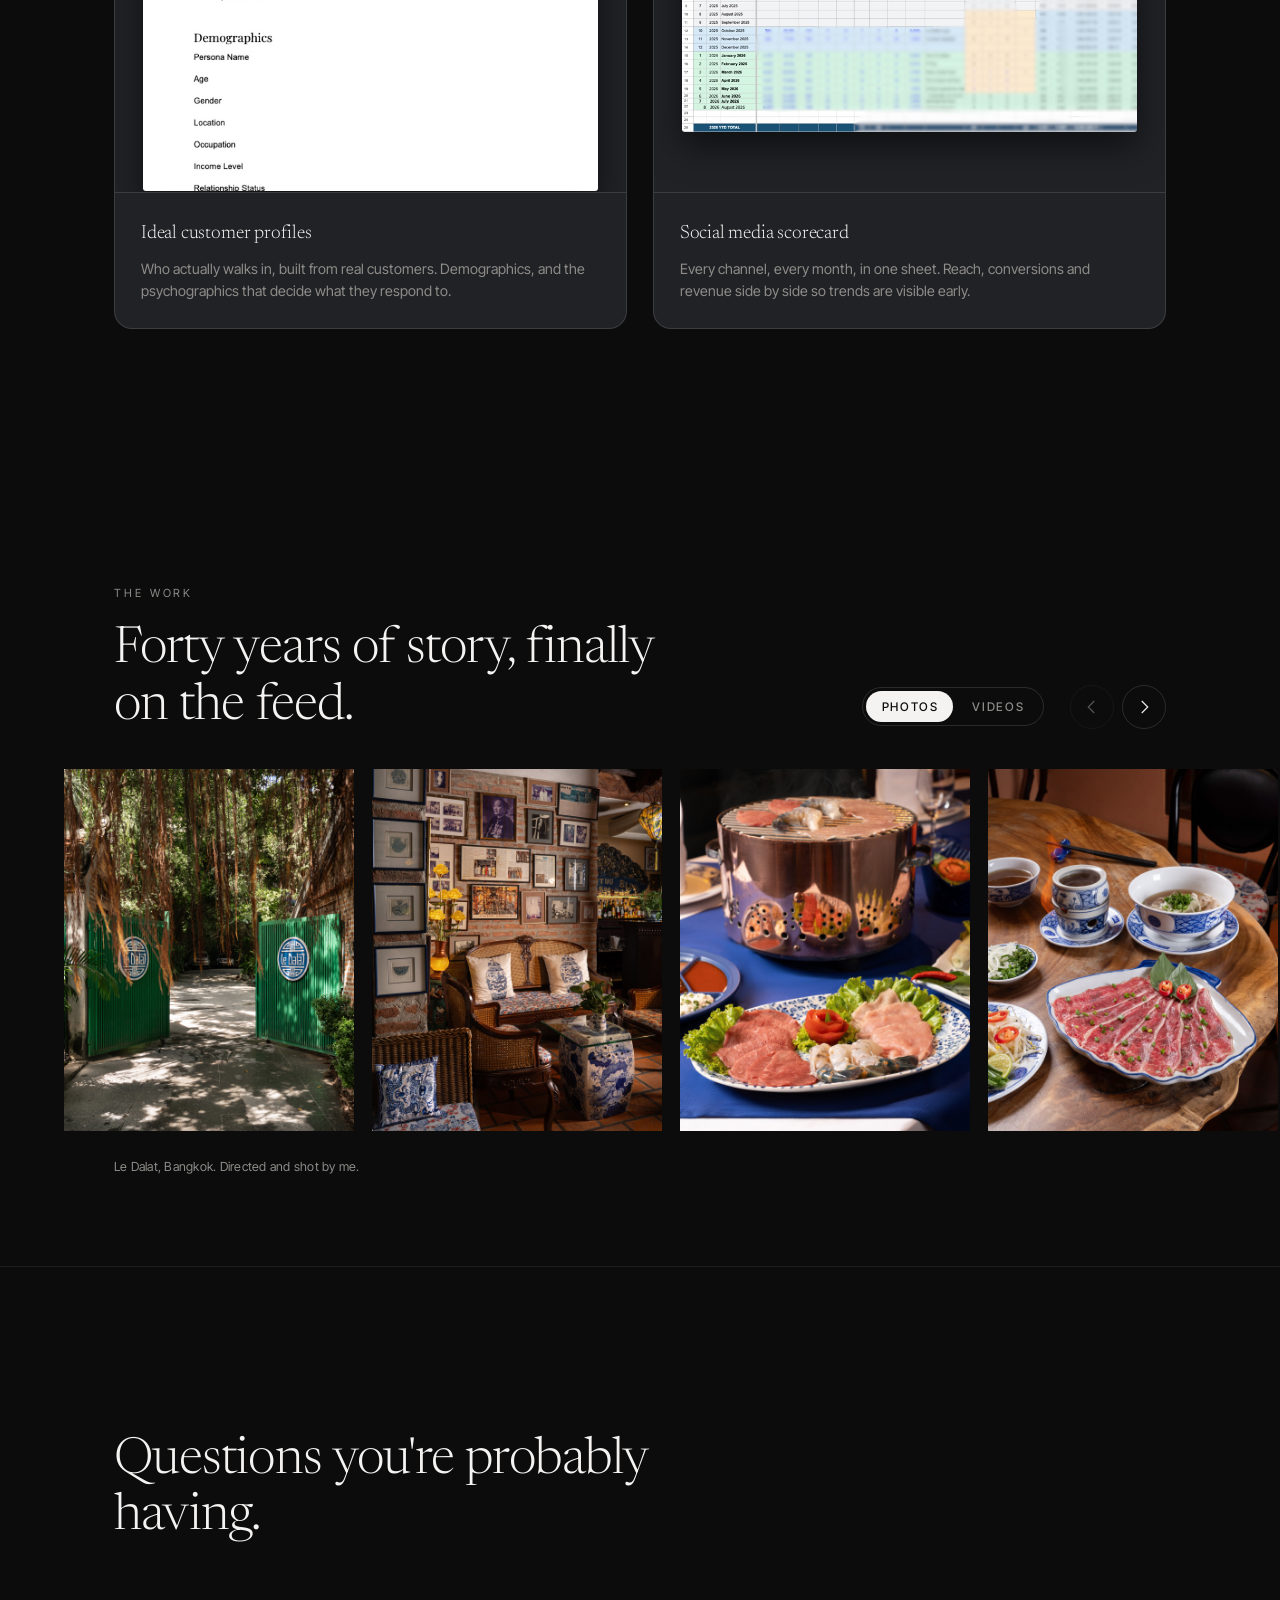
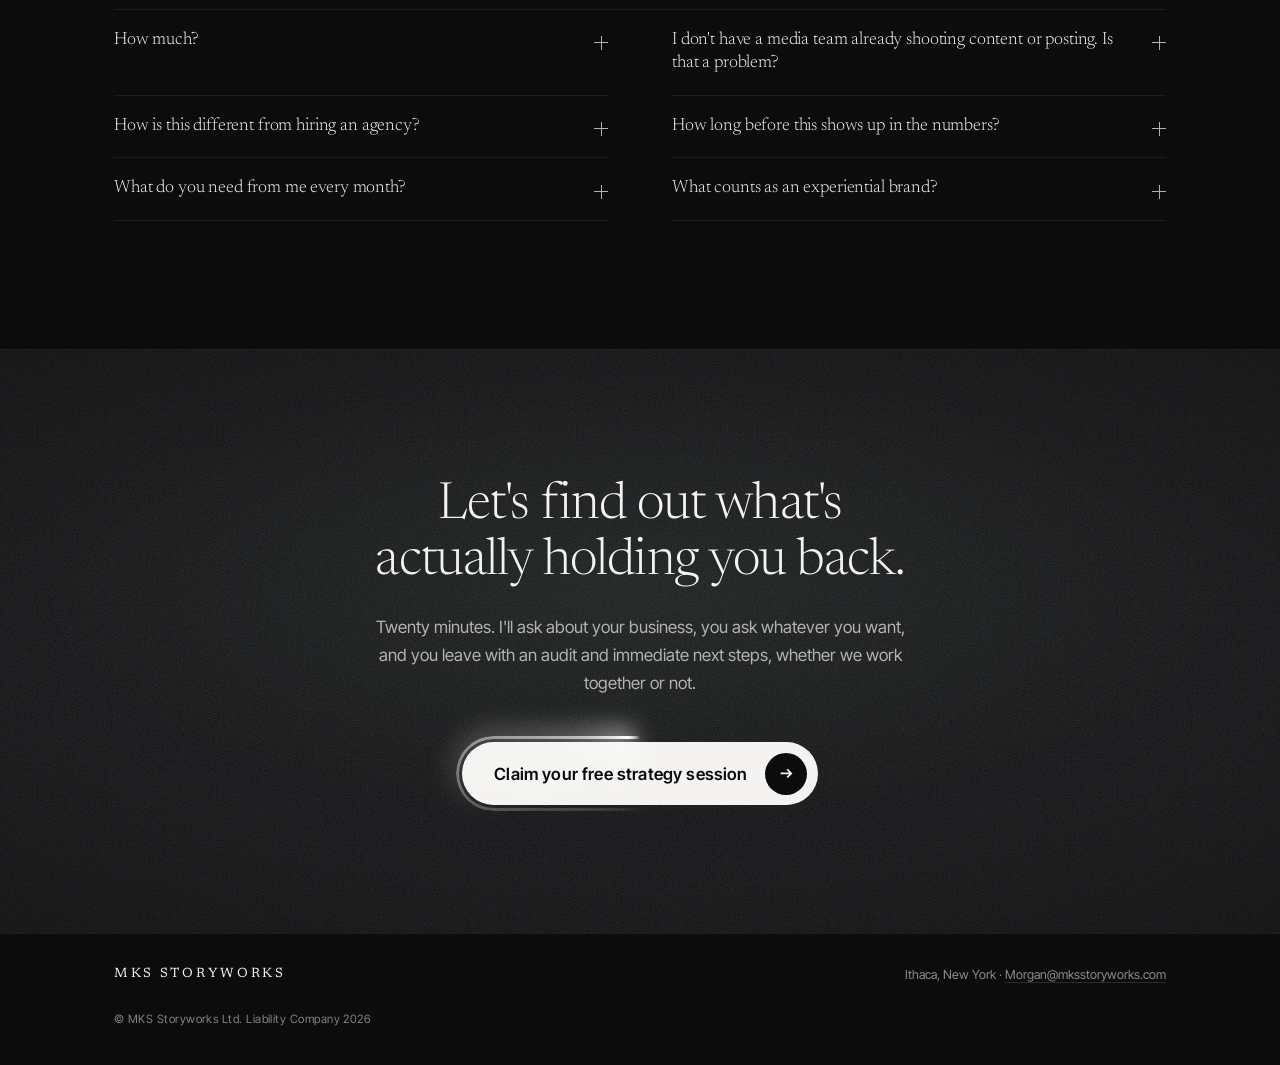
==== commit 8dd1bdee: "Move About above the documents section New order: process, results, about, documents, gallery, FAQ, " ====
--- a/index.html
+++ b/index.html
@@ -191,6 +191,26 @@
   </div>
 </section>
 
+<!-- ============================ ABOUT ========================== -->
+<section class="section about" id="about">
+  <div class="wrap about-grid">
+    <div class="about-side">
+      <div class="about-photo reveal">
+        <img src="assets/img/morgan.jpg" alt="Morgan Somchanhmavong" loading="lazy" />
+      </div>    </div>
+    <div class="about-copy">
+      <p class="kicker reveal">Who I am</p>
+      <h2 class="h2 reveal">I'm Morgan.</h2>
+      <div class="prose reveal">
+        <p>I grew up in Ithaca. I studied Media and Business at NYU's New York and Shanghai campuses, with a focus in marketing, and spent my gap year in Bangkok.</p>
+        <p>In Bangkok I kept finding cafés and restaurants with real personality. Forty years of history, a core value, an owner who could talk for an hour about one dish. Then I'd look them up online and find none of it there. Generic photos, and captions that could have belonged to any restaurant in the city.</p>
+        <p>So I started helping them share that passion online. Not by posting more, but by uncovering the story that was already there and building strategy and systems around it.</p>
+        <p>Based right here in Ithaca, working hands-on with every client. The Finger Lakes are full of businesses built on an experience worth travelling for, and I would rather be a short drive from the room than a time zone away from it.</p>
+      </div>
+    </div>
+  </div>
+</section>
+
 <!-- ========================= WHAT YOU GET =====================
      Real deliverables. Thumbnails are deliberately small: the
      point is the shape of the work, not the contents.
@@ -365,26 +385,6 @@
   </div>
 </section>
 
-<!-- ============================ ABOUT ========================== -->
-<section class="section about" id="about">
-  <div class="wrap about-grid">
-    <div class="about-side">
-      <div class="about-photo reveal">
-        <img src="assets/img/morgan.jpg" alt="Morgan Somchanhmavong" loading="lazy" />
-      </div>    </div>
-    <div class="about-copy">
-      <p class="kicker reveal">Who I am</p>
-      <h2 class="h2 reveal">I'm Morgan.</h2>
-      <div class="prose reveal">
-        <p>I grew up in Ithaca. I studied Media and Business at NYU's New York and Shanghai campuses, with a focus in marketing, and spent my gap year in Bangkok.</p>
-        <p>In Bangkok I kept finding cafés and restaurants with real personality. Forty years of history, a core value, an owner who could talk for an hour about one dish. Then I'd look them up online and find none of it there. Generic photos, and captions that could have belonged to any restaurant in the city.</p>
-        <p>So I started helping them share that passion online. Not by posting more, but by uncovering the story that was already there and building strategy and systems around it.</p>
-        <p>Based right here in Ithaca, working hands-on with every client. The Finger Lakes are full of businesses built on an experience worth travelling for, and I would rather be a short drive from the room than a time zone away from it.</p>
-      </div>
-    </div>
-  </div>
-</section>
-
 <!-- ============================ END CTA ======================== -->
 <section class="section end" id="end">
   <div class="wrap">
--- a/styles.css
+++ b/styles.css
@@ -549,7 +549,10 @@
 @media (prefers-reduced-motion:reduce){ .a{ transition:none; } }
 
 /* ----------------------------------------------------------- about -- */
-.about{ background:var(--ink-2); border-block:1px solid var(--line-2); }
+/* About now sits directly under Results. Both on the lifted surface
+   merged into one very tall band, so About returns to the ground and
+   Results stays the single raised block in that stretch. */
+.about{ border-block:1px solid var(--line-2); }
 .about-grid{
   display:grid; grid-template-columns:minmax(0,.78fr) minmax(0,1fr);
   gap:clamp(30px,5vw,72px); align-items:start;
